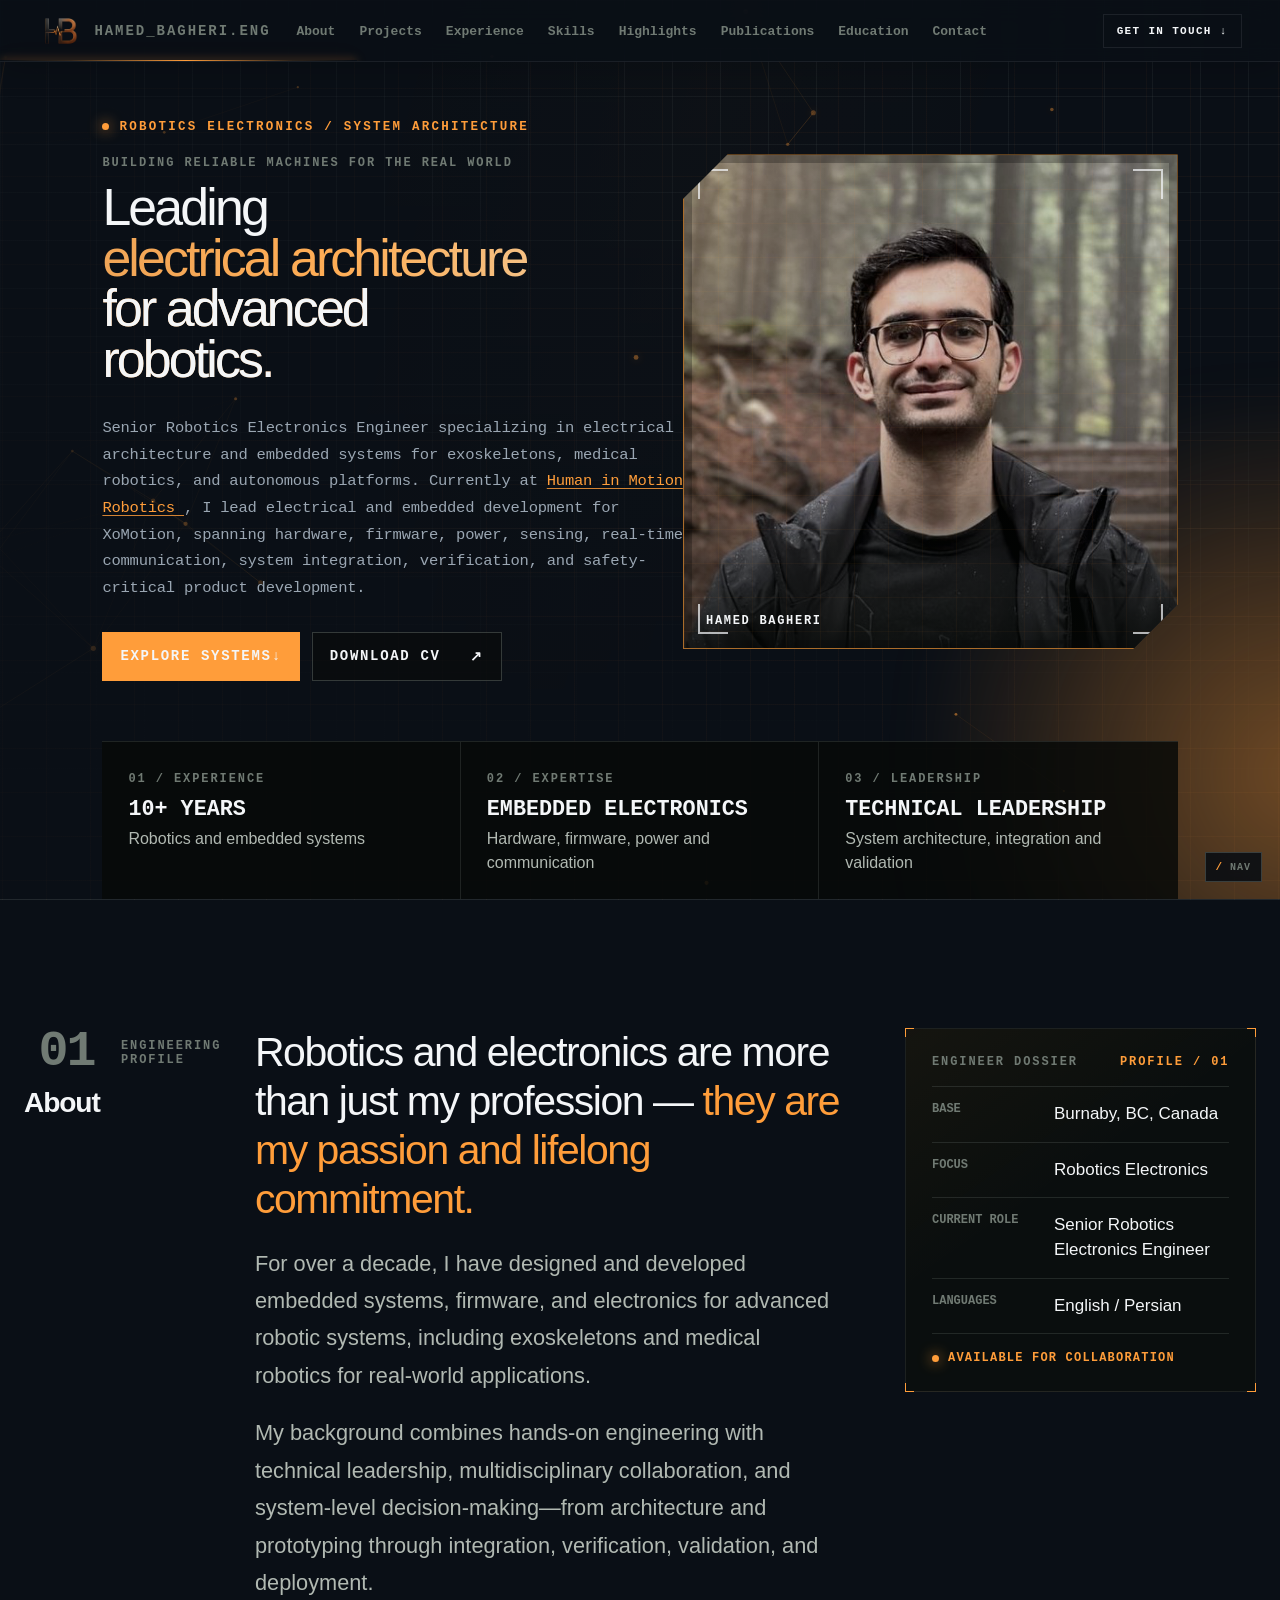
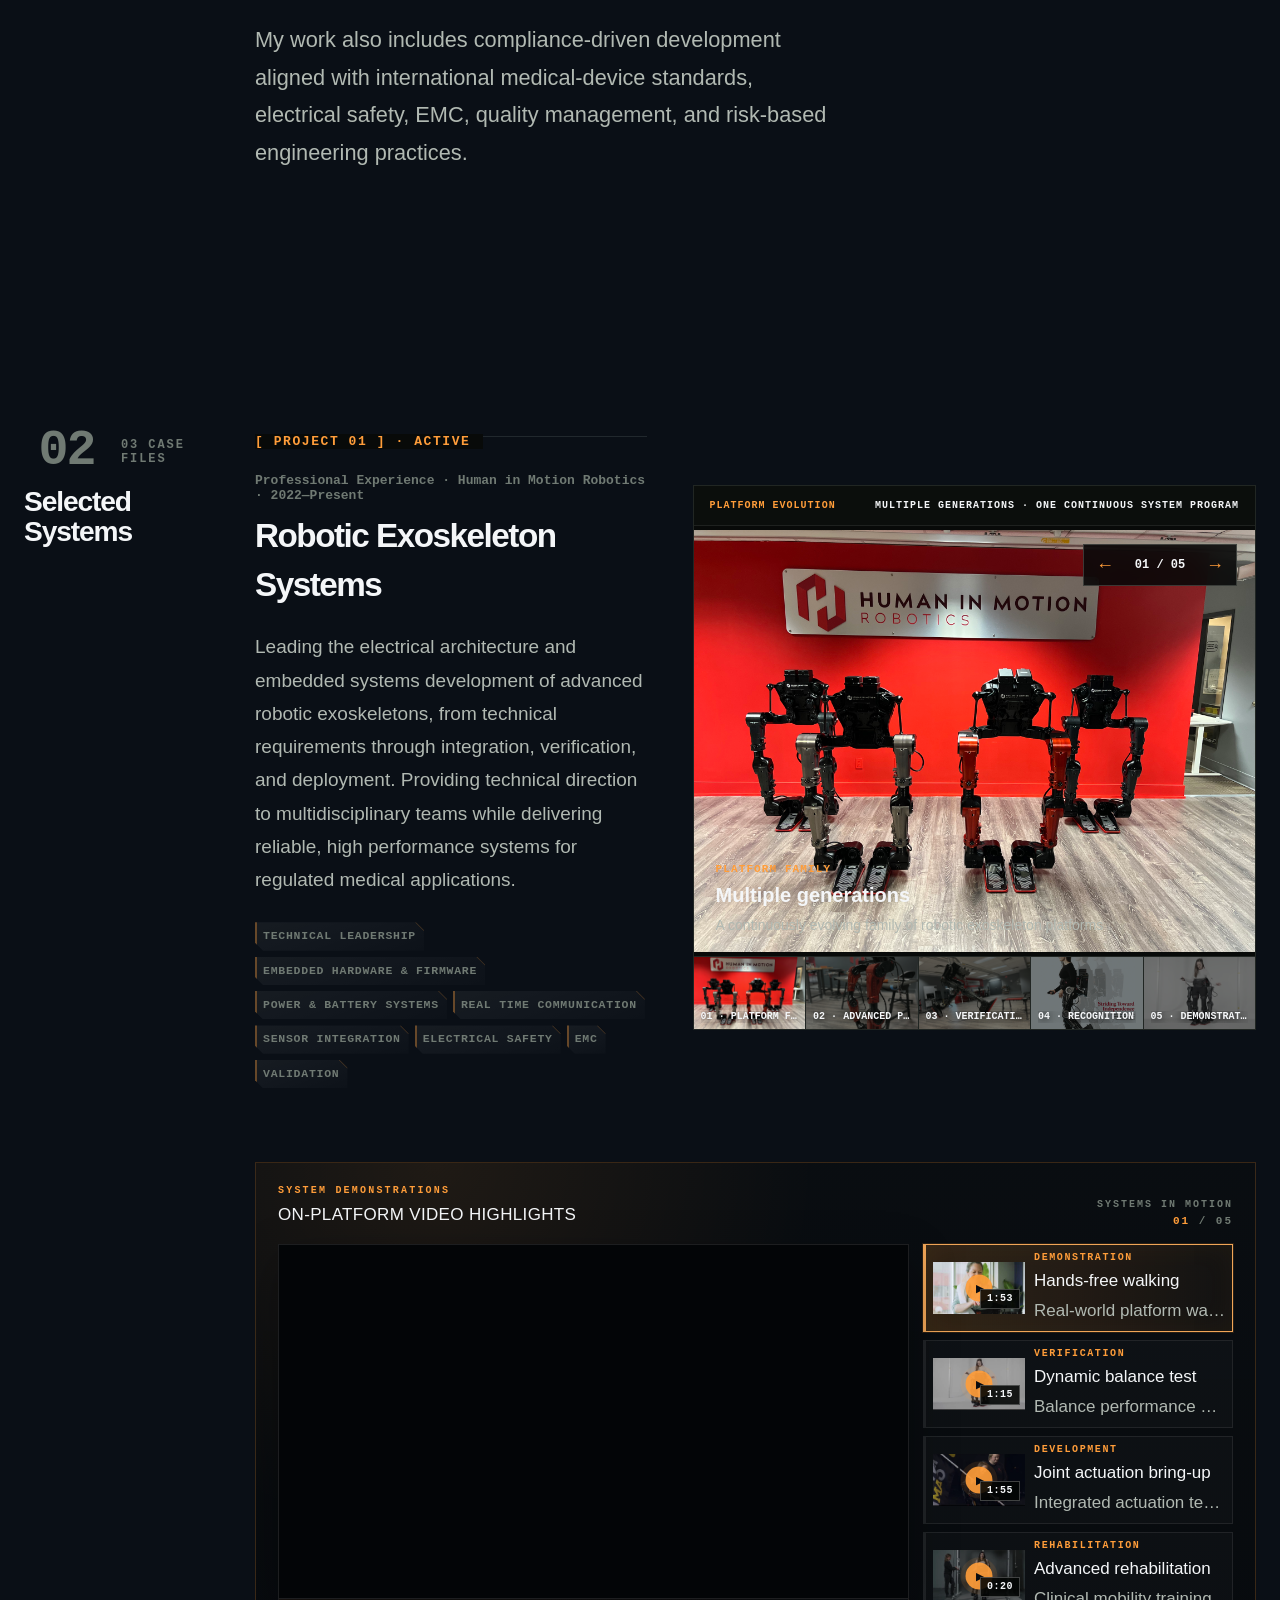
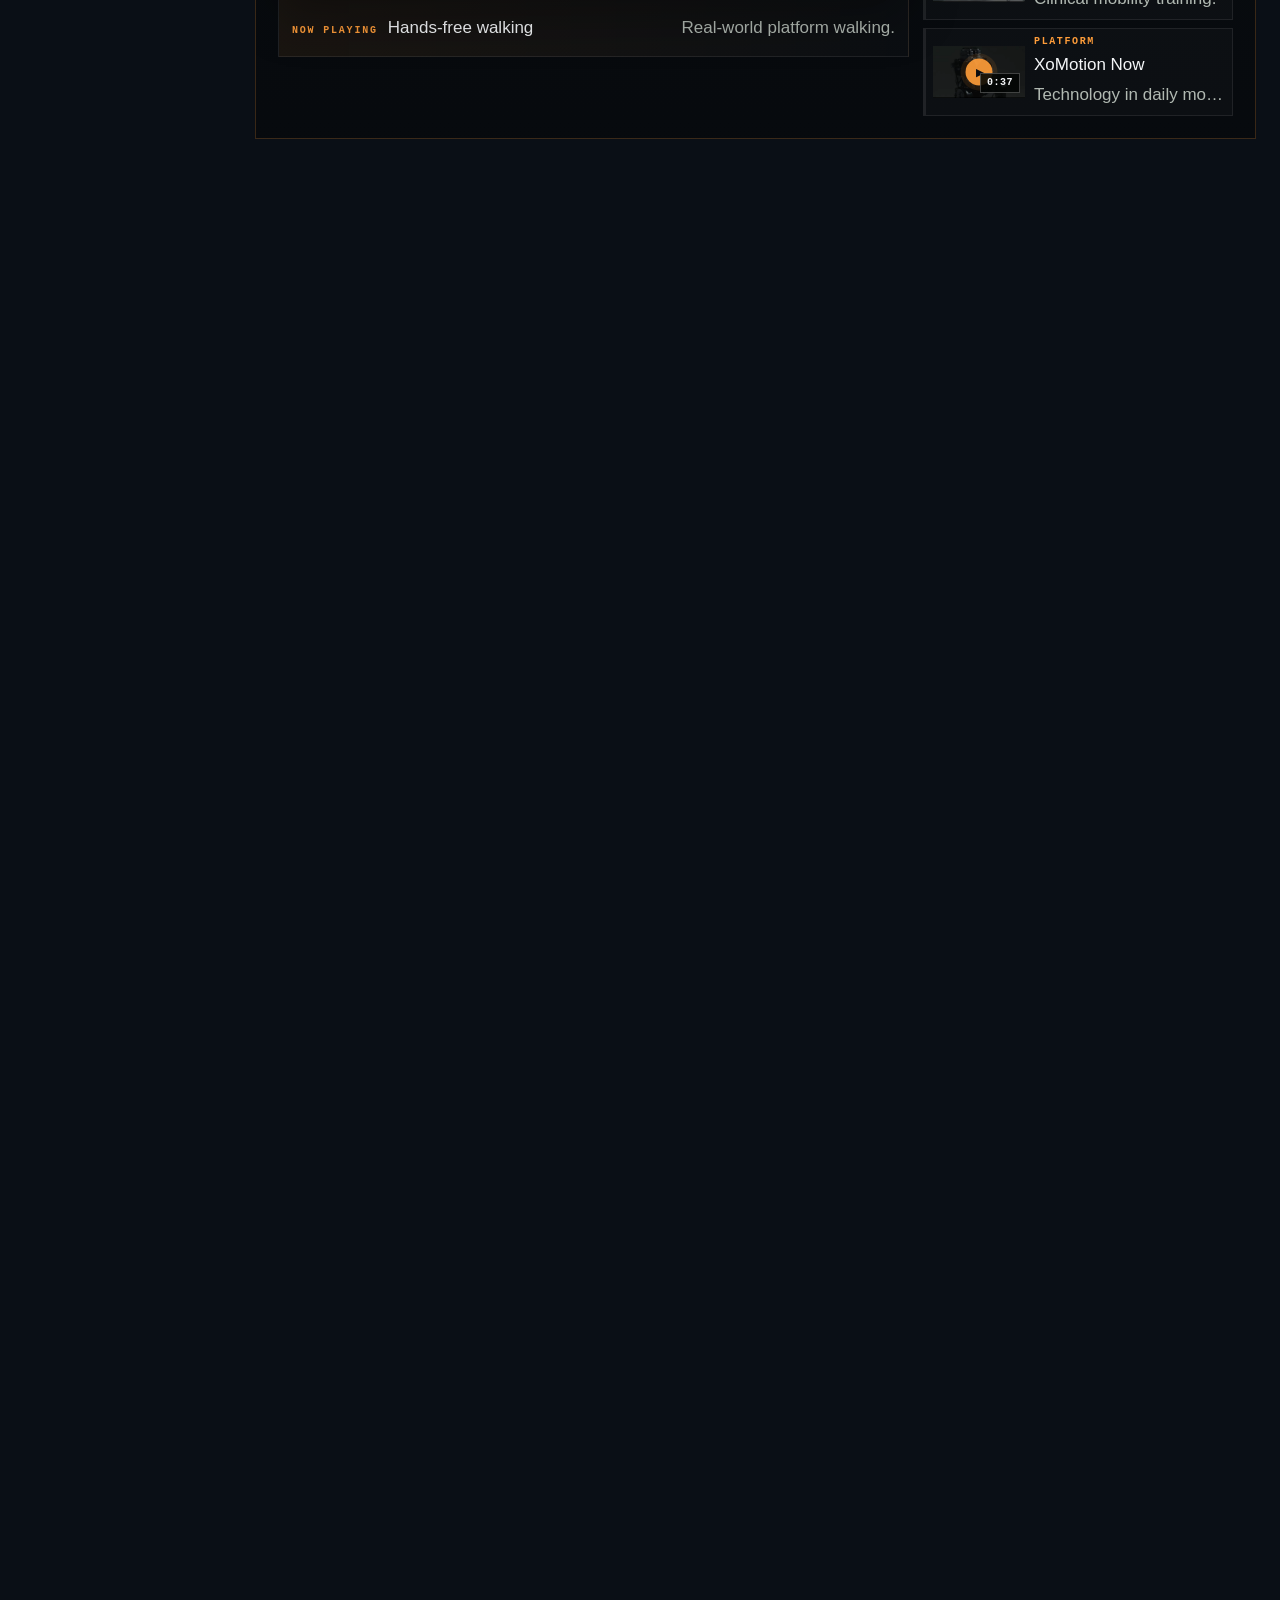
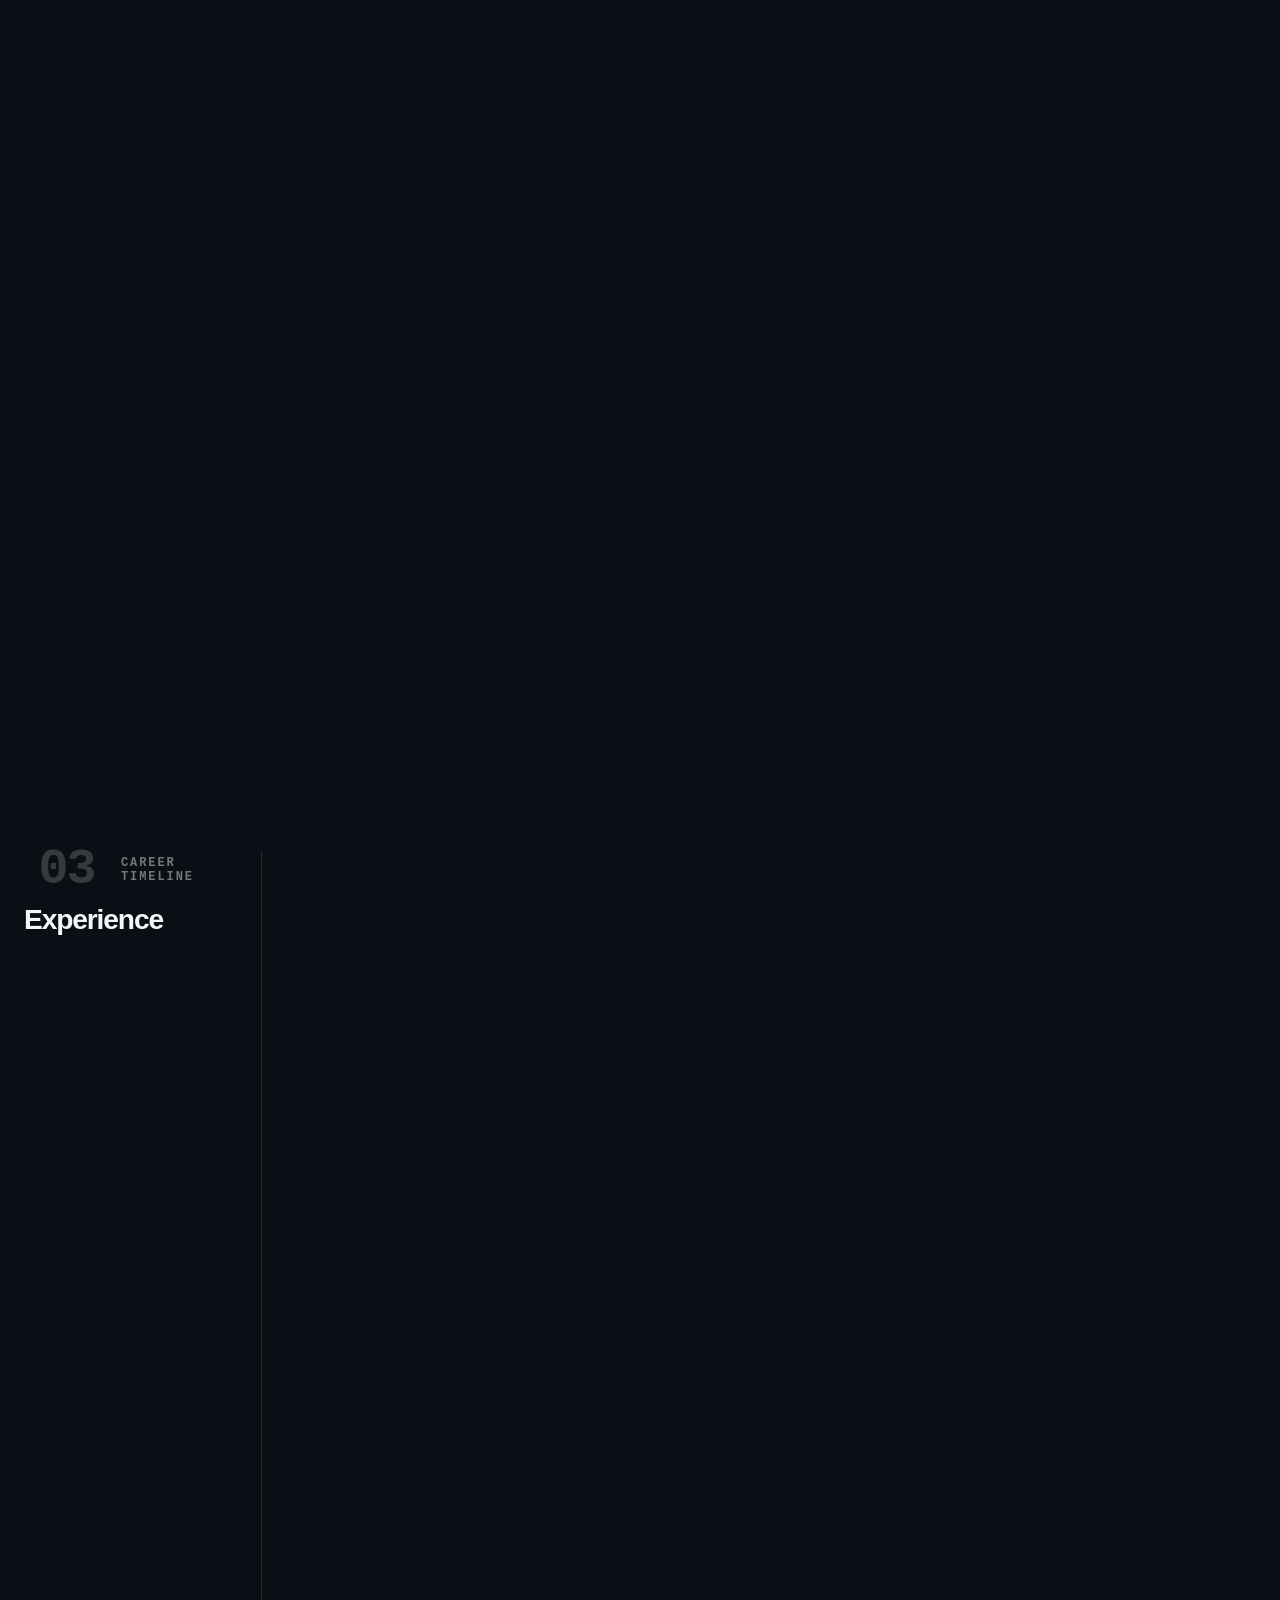
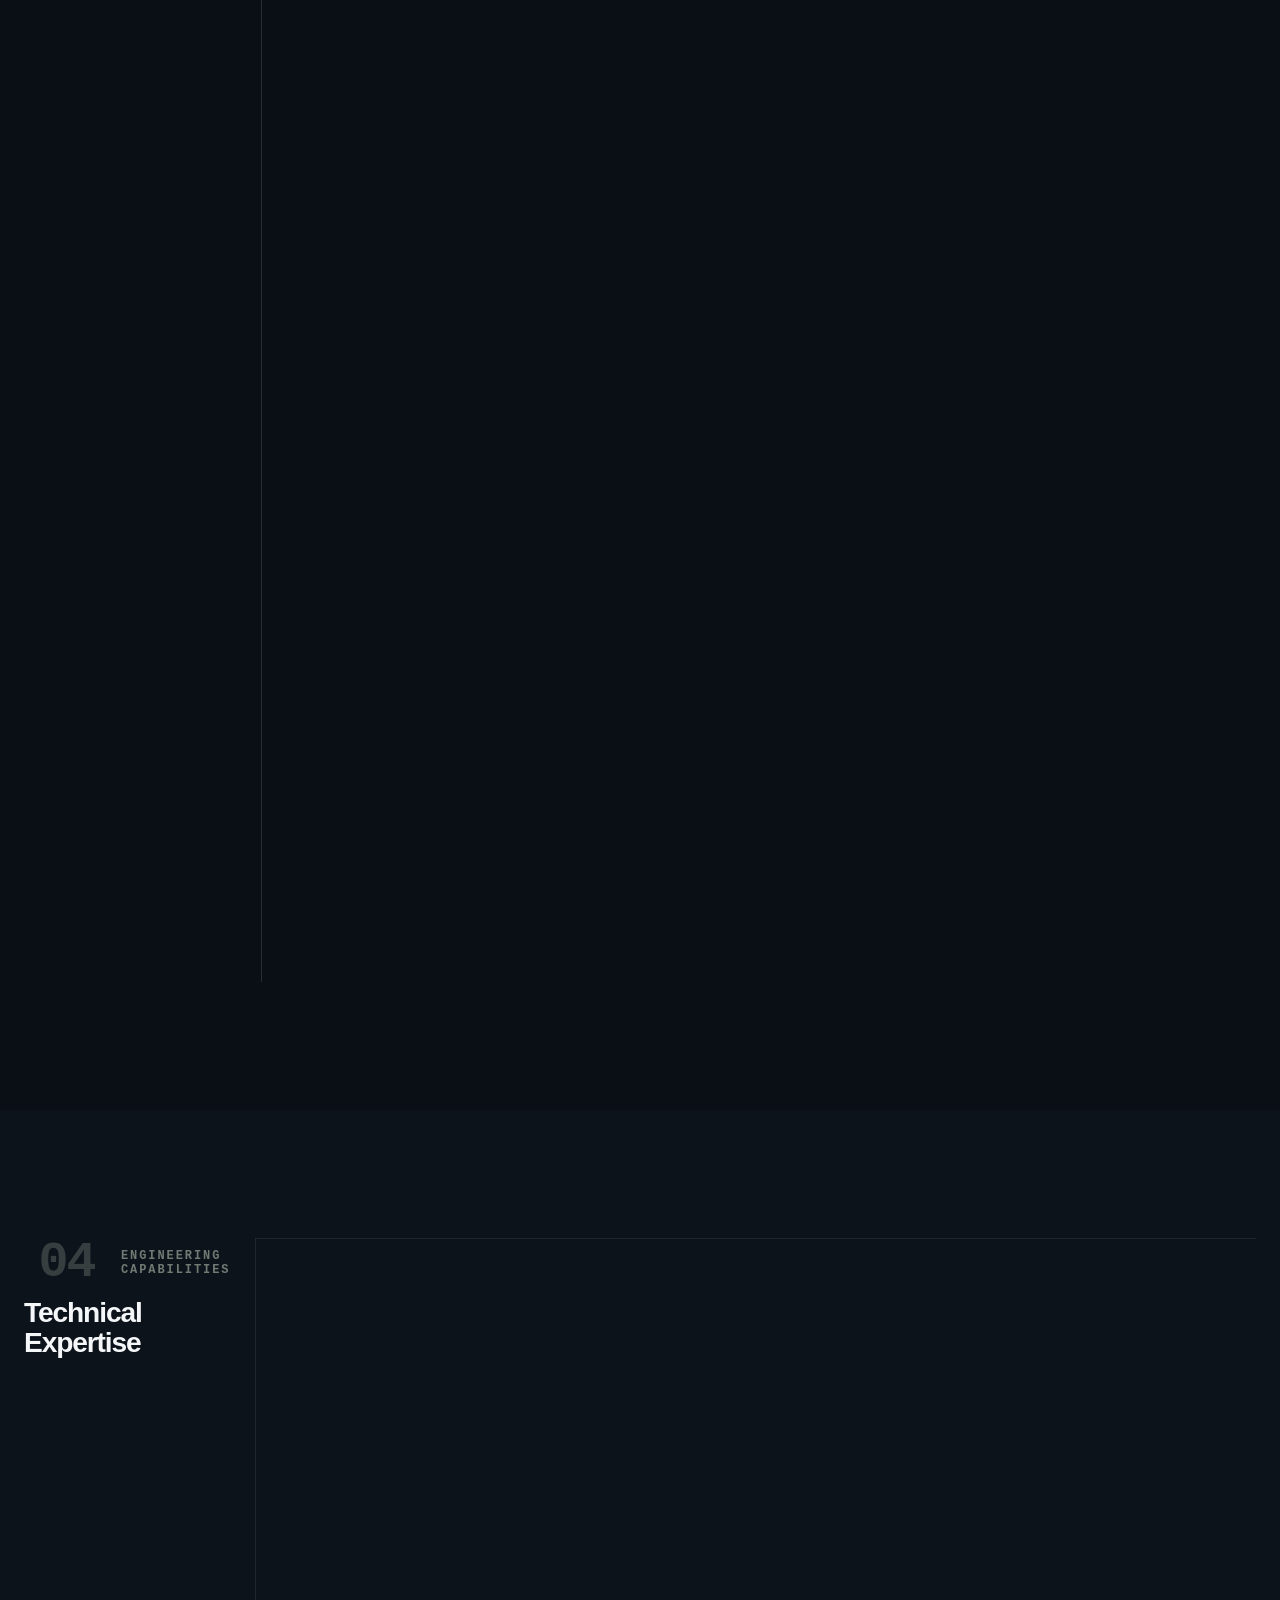
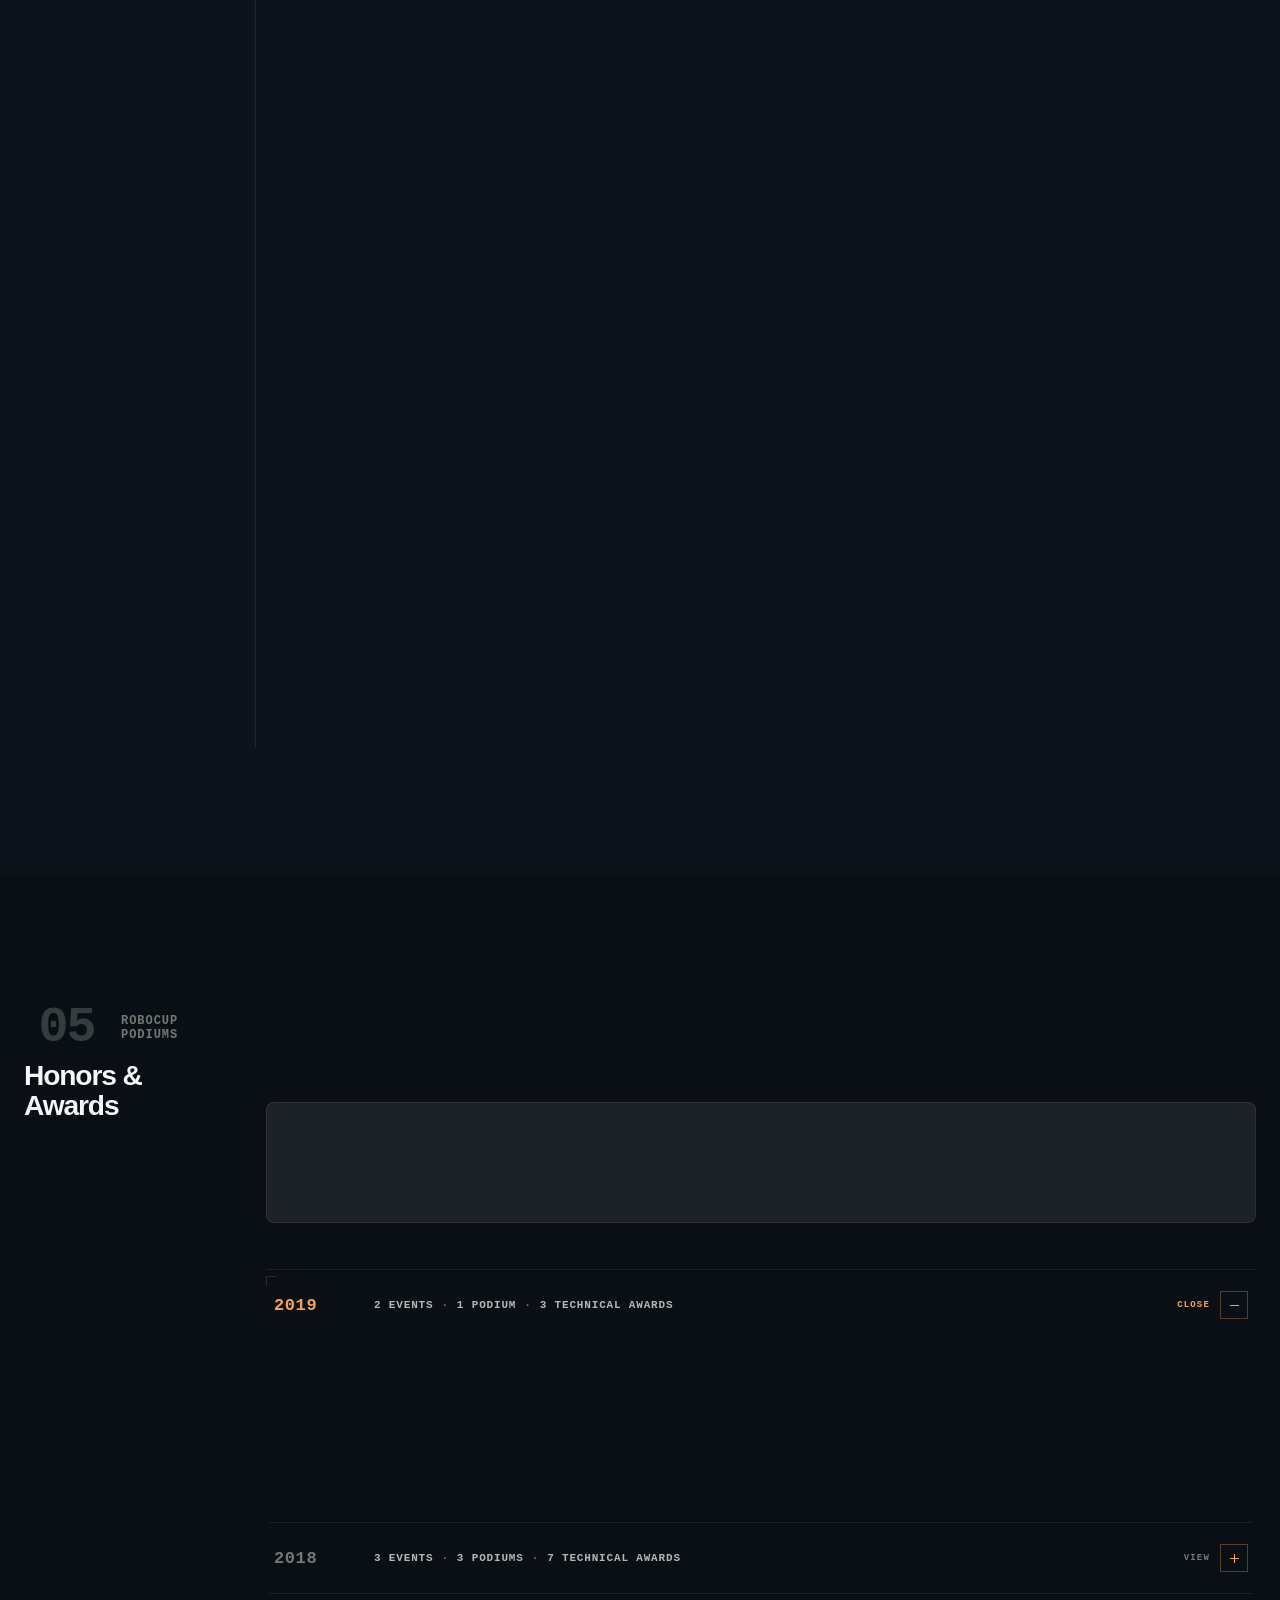
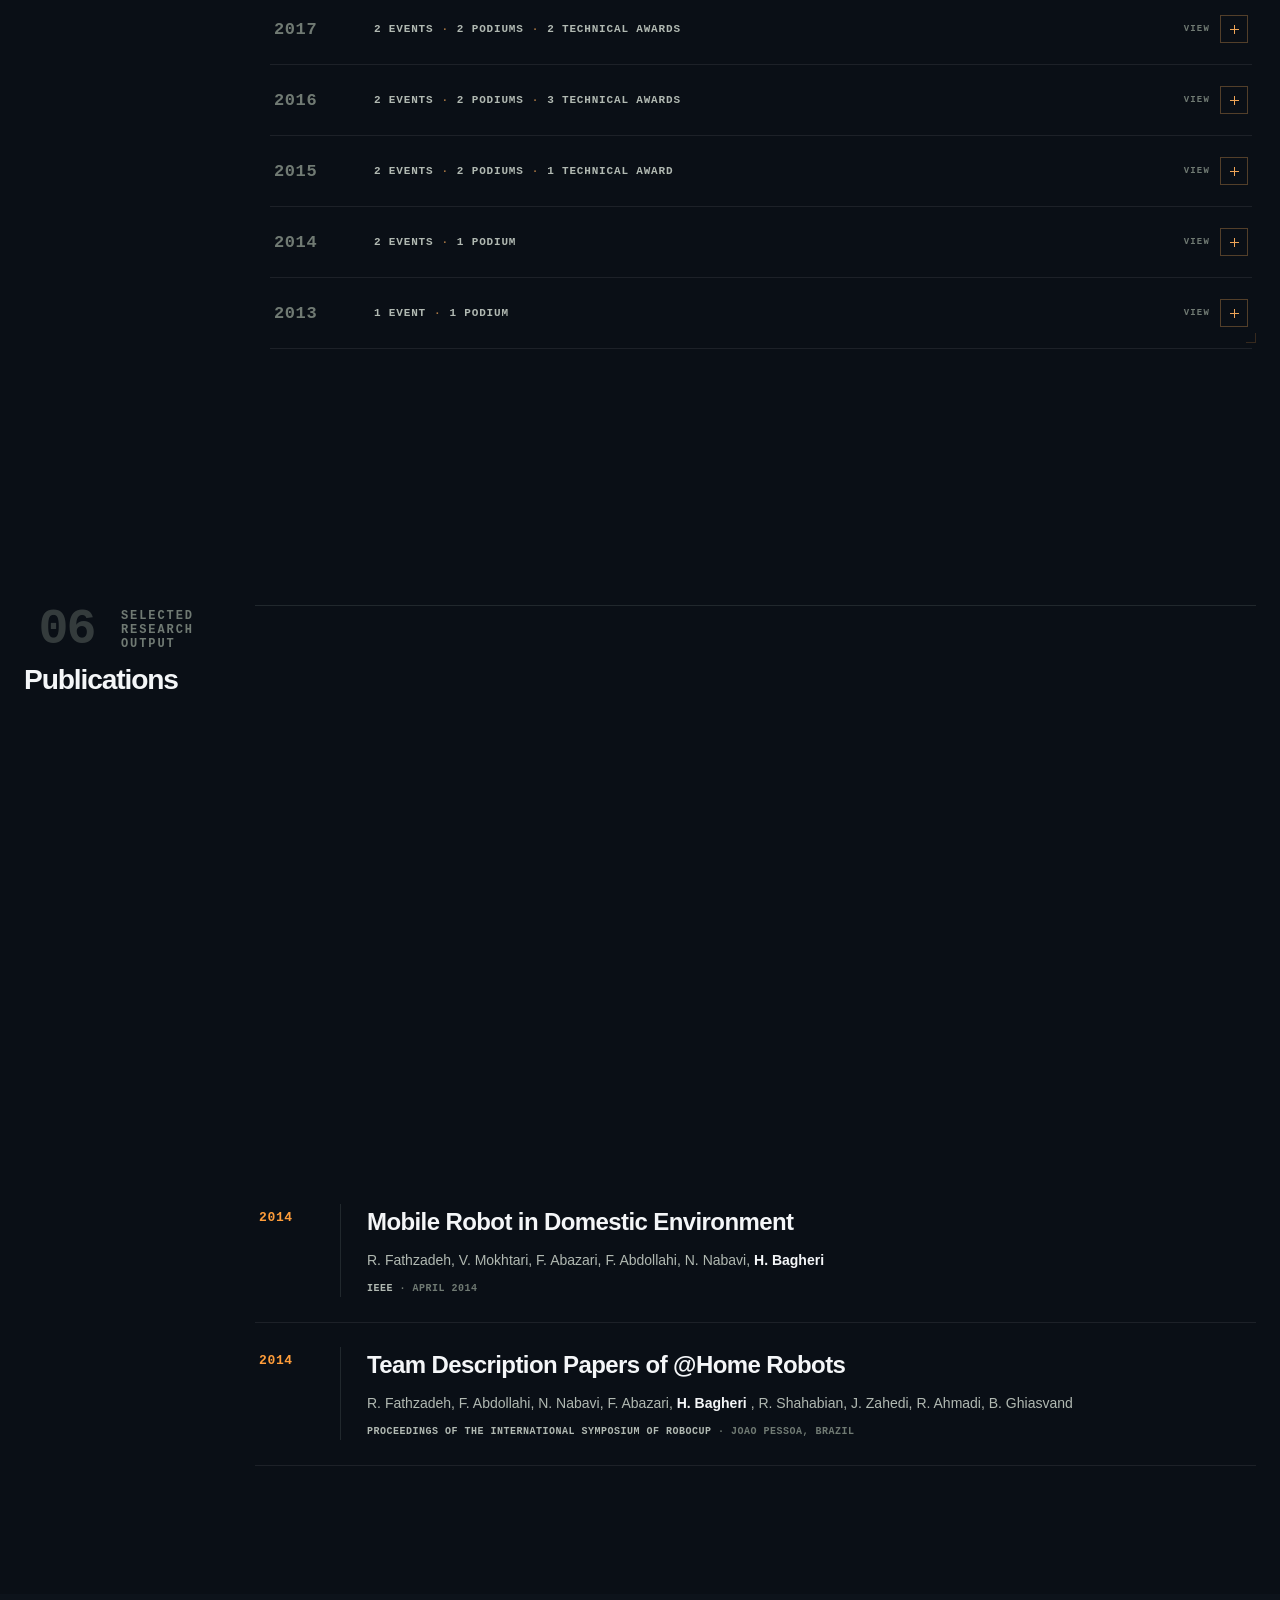
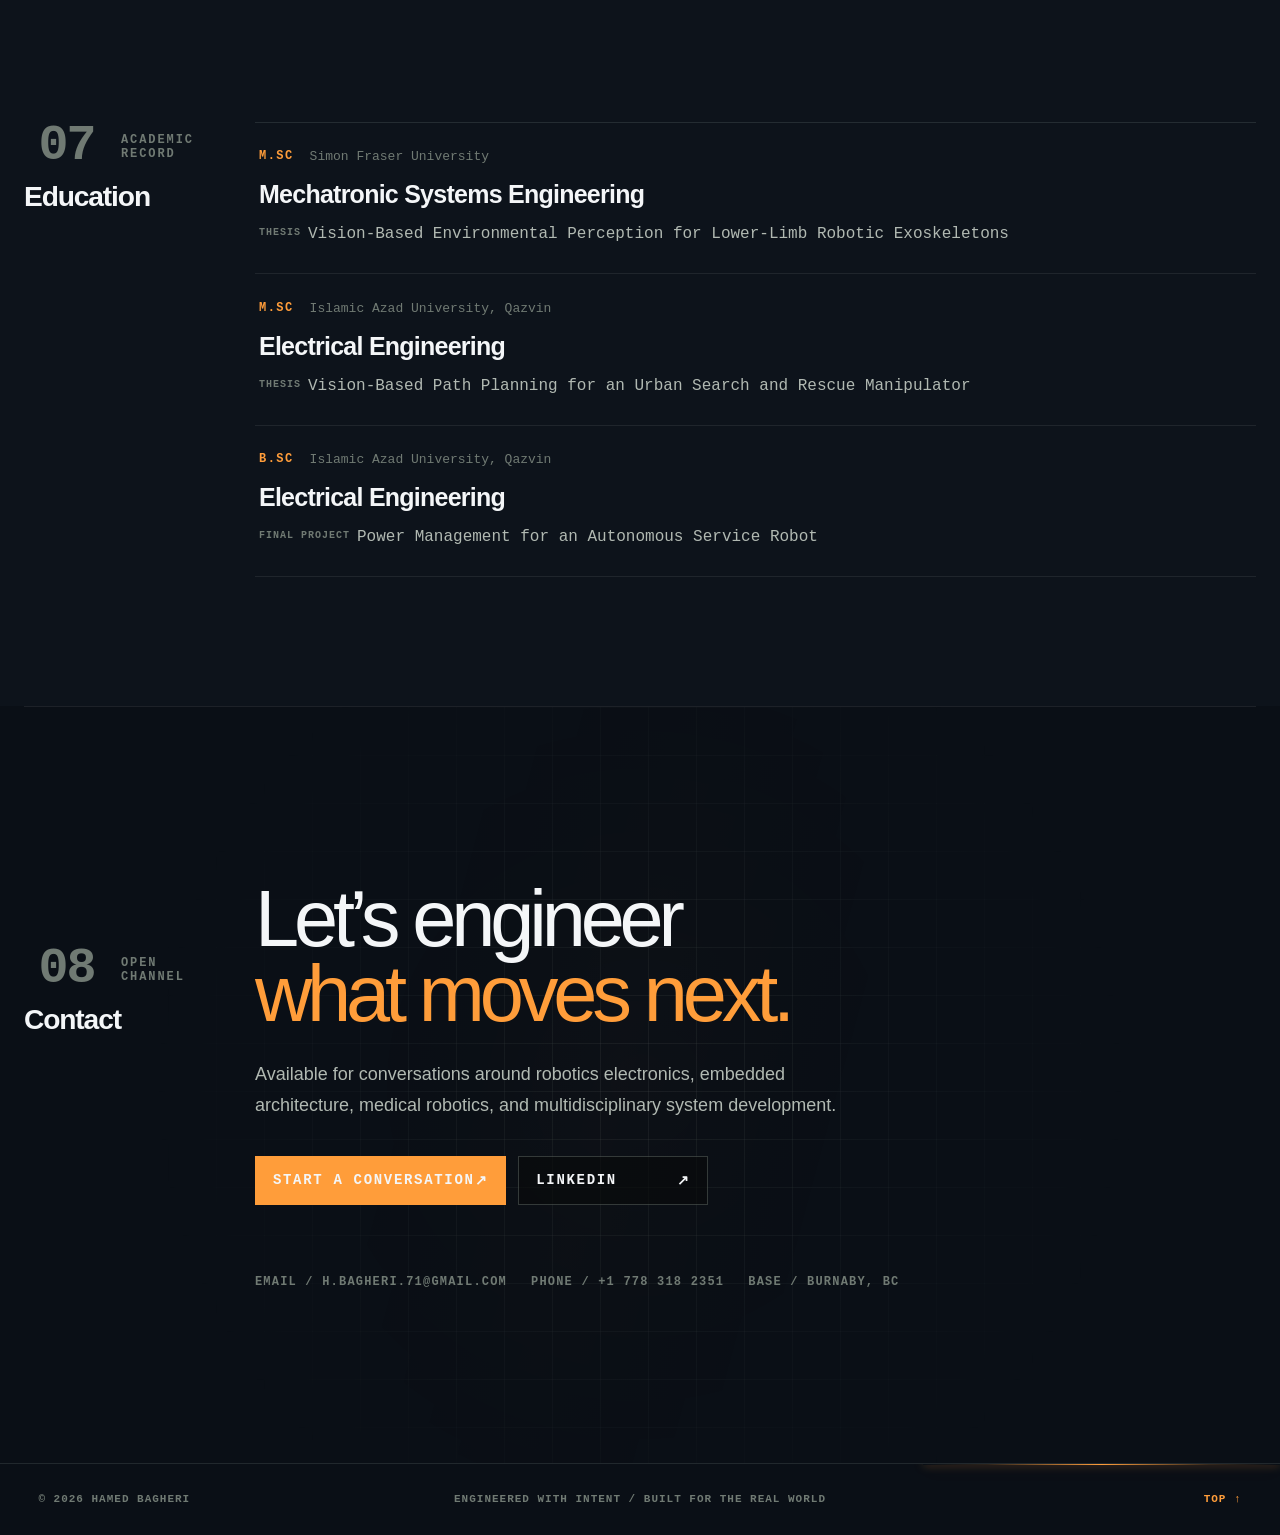
==== index.html @ db19f6ec "Enforce mobile contact content stacking" ====
<!DOCTYPE html>

<html lang="en">
<head>
<meta name="referrer" content="strict-origin-when-cross-origin">
<meta charset="utf-8"/>
<meta content="width=device-width, initial-scale=1" name="viewport"/>
<meta content="Portfolio of Hamed Bagheri, a robotics electronics and embedded systems engineer specializing in electrical architecture, medical robotics, firmware, power systems, and real-time communication." name="description"/>
<meta content="Hamed Bagheri — Robotics Electronics Engineer" property="og:title"/>
<meta content="Electrical architecture and embedded systems for advanced robotics, medical devices, and autonomous platforms." property="og:description"/>
<meta content="https://hamedbagheri.dev/" property="og:url"/>
<meta content="website" property="og:type"/>
<meta content="summary_large_image" name="twitter:card"/>
<title>
   Hamed Bagheri — Robotics Electronics Engineer
  </title>
<link href="https://hamedbagheri.dev/" rel="canonical"/>
<link href="./assets/index-DcgeGm5t.css" rel="stylesheet"/>
<link href="./assets/static-enhancements.css?v=74" rel="stylesheet"/>
<style id="portfolio-refinement-v5">
   :root {
    --portfolio-bg: #0a0f16;
    --portfolio-bg-alt: #0d131b;
    --portfolio-accent: #f0a557;
    --portfolio-accent-deep: #d98a3d;
    --portfolio-text: #f4f6f8;
    --portfolio-text-soft: #b1b9b2;
    --portfolio-text-muted: #707a73;
   }

   html, body {
    background: var(--portfolio-bg) !important;
   }

   body, main.section-layout-vertical {
    color: var(--portfolio-text);
   }

   .site-header {
    background: rgba(10, 15, 22, 0.88) !important;
    border-bottom-color: rgba(255, 255, 255, 0.07) !important;
    backdrop-filter: blur(12px);
    -webkit-backdrop-filter: blur(12px);
   }

   .hero {
    background-color: var(--portfolio-bg) !important;
    background-image:
     linear-gradient(rgba(217, 138, 61, 0.045) 1px, transparent 1px),
     linear-gradient(90deg, rgba(217, 138, 61, 0.045) 1px, transparent 1px) !important;
    background-size: 44px 44px !important;
    background-position: center top !important;
   }

   .content-section {
    position: relative;
    border-top-color: rgba(255, 255, 255, 0.055) !important;
   }

   .skills-section,
   .awards-section,
   .education-section {
    background: var(--portfolio-bg-alt) !important;
    box-shadow: 0 0 0 100vmax var(--portfolio-bg-alt);
    clip-path: inset(0 -100vmax);
   }

   .section-label h2,
   .career-card h3,
   .skill-card h3 {
    color: var(--portfolio-text) !important;
   }

   .career-timeline {
    border-left-color: rgba(255, 255, 255, 0.1) !important;
   }

   .career-card {
    padding-top: 1px;
   }

   .career-meta {
    margin-bottom: 7px !important;
   }

   .career-meta span {
    color: var(--portfolio-accent-deep) !important;
   }

   .career-meta time,
   .career-meta small {
    color: var(--portfolio-text-muted) !important;
   }

   .career-company {
    color: var(--portfolio-text-soft) !important;
    margin-top: 5px !important;
    margin-bottom: 9px !important;
   }

   .career-card > p:last-child {
    color: #7f8b98 !important;
    line-height: 1.65 !important;
    max-width: 720px;
   }

   .skill-card {
    padding: 22px 24px !important;
    background: var(--portfolio-bg) !important;
    border-color: rgba(255, 255, 255, 0.085) !important;
    transition: transform 180ms ease, border-color 180ms ease, background 180ms ease !important;
   }

   .skill-card:hover {
    transform: translateY(-3px);
    border-color: rgba(217, 138, 61, 0.42) !important;
    background: #0c121a !important;
   }

   .skill-card li {
    line-height: 1.55 !important;
   }

   .project-card,
   .dossier,
   .contact-panel {
    border-color: rgba(255, 255, 255, 0.085) !important;
   }

   ::selection {
    background: var(--portfolio-accent-deep);
    color: var(--portfolio-bg);
   }

   @media (max-width: 760px) {
    .skills-section,
    .awards-section,
    .education-section {
     box-shadow: none;
     clip-path: none;
    }

    .skill-card {
     padding: 19px 18px !important;
    }
   }

   /* Awards refinement v6: compact editorial timeline */
   .awards-section {
    display: grid !important;
    grid-template-columns: 220px minmax(0, 1fr) !important;
    column-gap: 56px !important;
    align-items: start !important;
    padding-top: 72px !important;
    padding-bottom: 84px !important;
   }

   .awards-section > .section-label {
    grid-column: 1 !important;
    grid-row: 1 / span 3 !important;
    align-self: start !important;
    position: sticky;
    top: 104px;
   }

   .awards-section > .award-overview,
   .awards-section > .achievement-summary,
   .awards-section > .competition-ledger {
    grid-column: 2 !important;
    width: 100% !important;
    max-width: 900px !important;
   }

   .award-overview {
    margin: 0 0 22px !important;
    padding: 0 !important;
   }

   .award-overview p {
    margin: 0 0 22px !important;
    color: #aeb8c3 !important;
    font-size: 14px !important;
    line-height: 1.55 !important;
   }

   .award-overview > span {
    display: block !important;
    color: #7e8a97 !important;
    font-size: 11px !important;
    letter-spacing: .015em !important;
   }

   .achievement-summary {
    display: grid !important;
    grid-template-columns: repeat(3, 1fr) !important;
    gap: 0 !important;
    margin: 0 0 34px !important;
    overflow: hidden;
    border: 1px solid rgba(255,255,255,.14) !important;
    border-radius: 6px !important;
    background: rgba(8,12,17,.28) !important;
   }

   .achievement-summary article {
    position: relative;
    min-height: 90px !important;
    padding: 20px 18px 17px !important;
    display: flex !important;
    flex-direction: column !important;
    justify-content: center !important;
    align-items: center !important;
    background: transparent !important;
    border: 0 !important;
    border-right: 1px solid rgba(255,255,255,.1) !important;
   }

   .achievement-summary article:last-child {
    border-right: 0 !important;
   }

   .achievement-summary article::before,
   .achievement-summary article::after {
    content: "";
    position: absolute;
    width: 9px;
    height: 9px;
    pointer-events: none;
    opacity: .65;
   }

   .achievement-summary article::before {
    top: 7px;
    left: 7px;
    border-top: 1px solid var(--portfolio-accent-deep);
    border-left: 1px solid var(--portfolio-accent-deep);
   }

   .achievement-summary article::after {
    right: 7px;
    bottom: 7px;
    border-right: 1px solid var(--portfolio-accent-deep);
    border-bottom: 1px solid var(--portfolio-accent-deep);
   }

   .achievement-summary strong {
    color: #ff9d3a !important;
    font-size: 27px !important;
    line-height: 1 !important;
    margin-bottom: 7px !important;
   }

   .achievement-summary span {
    color: #a7b0ba !important;
    font-size: 11px !important;
   }

   .competition-ledger {
    margin: 0 !important;
    border-top: 1px solid rgba(255,255,255,.1) !important;
   }

   .competition-year {
    display: block !important;
    padding: 20px 3px 0 !important;
    border-bottom: 1px solid rgba(255,255,255,.1) !important;
   }

   .competition-year > time {
    display: block !important;
    margin: 0 0 10px !important;
    color: #ff9d3a !important;
    font-size: 14px !important;
    font-weight: 700 !important;
   }

   .competition-year-results {
    display: block !important;
   }

   .competition-entry {
    padding: 11px 3px 12px !important;
    border: 0 !important;
    border-bottom: 1px solid rgba(255,255,255,.075) !important;
    background: transparent !important;
   }

   .competition-entry:last-child {
    border-bottom: 0 !important;
   }

   .competition-entry-main {
    display: grid !important;
    grid-template-columns: minmax(0, 1fr) auto !important;
    gap: 18px !important;
    align-items: center !important;
   }

   .competition-entry-main p {
    margin: 0 !important;
    color: #c2cad3 !important;
    font-size: 12.5px !important;
    line-height: 1.45 !important;
   }

   .competition-result {
    display: flex !important;
    align-items: center !important;
    gap: 9px !important;
   }

   .competition-result strong {
    min-width: 41px !important;
    padding: 6px 8px !important;
    border-radius: 2px !important;
    background: #ff9d3a !important;
    color: #0a0f16 !important;
    text-align: center !important;
    font-size: 11px !important;
    line-height: 1 !important;
   }

   .competition-result sup {
    font-size: 7px !important;
   }

   .competition-trophy {
    font-size: 12px !important;
   }

   .technical-awards {
    display: flex !important;
    align-items: center !important;
    flex-wrap: wrap !important;
    gap: 7px !important;
    margin-top: 8px !important;
   }

   .technical-awards > span {
    padding: 3px 7px !important;
    border: 1px solid rgba(255,255,255,.13) !important;
    border-radius: 999px !important;
    color: #66717d !important;
    font-size: 8px !important;
    letter-spacing: .08em !important;
   }

   .technical-awards ul {
    display: flex !important;
    flex-wrap: wrap !important;
    gap: 6px !important;
    margin: 0 !important;
    padding: 0 !important;
    list-style: none !important;
   }

   .technical-awards li {
    padding: 4px 9px !important;
    border: 1px solid rgba(240,165,87,.48) !important;
    border-radius: 999px !important;
    color: #e6a960 !important;
    background: rgba(217,138,61,.075) !important;
    font-size: 9px !important;
    line-height: 1.1 !important;
   }

   @media (max-width: 900px) {
    .awards-section {
     display: block !important;
     padding-top: 58px !important;
    }

    .awards-section > .section-label {
     position: static !important;
     margin-bottom: 30px !important;
    }

    .awards-section > .award-overview,
    .awards-section > .achievement-summary,
    .awards-section > .competition-ledger {
     max-width: none !important;
    }
   }

   @media (max-width: 560px) {
    .achievement-summary {
     grid-template-columns: 1fr !important;
    }

    .achievement-summary article {
     min-height: 72px !important;
     border-right: 0 !important;
     border-bottom: 1px solid rgba(255,255,255,.1) !important;
    }

    .achievement-summary article:last-child {
     border-bottom: 0 !important;
    }

    .competition-entry-main {
     grid-template-columns: 1fr auto !important;
     gap: 10px !important;
    }

    .technical-awards {
     align-items: flex-start !important;
    }
   }

  

   /* Awards refinement v7 — matched to supplied reference */
   .awards-section {
    display: grid !important;
    grid-template-columns: 220px minmax(0, 1fr) !important;
    column-gap: 56px !important;
    align-items: start !important;
    padding-top: 78px !important;
    padding-bottom: 92px !important;
   }

   .awards-section > .section-label {
    grid-column: 1 !important;
    grid-row: 1 / span 3 !important;
    align-self: start !important;
    position: static !important;
    top: auto !important;
   }

   .awards-section > .award-overview,
   .awards-section > .achievement-summary,
   .awards-section > .competition-ledger {
    grid-column: 2 !important;
    width: 100% !important;
    max-width: 960px !important;
   }

   .award-overview {
    margin: 0 0 26px !important;
    padding: 0 !important;
    border: 0 !important;
    background: transparent !important;
    box-shadow: none !important;
   }

   .award-overview::before,
   .award-overview::after {
    display: none !important;
    content: none !important;
   }

   .award-overview p {
    margin: 0 0 38px !important;
    color: #9aaabd !important;
    font-size: 16px !important;
    line-height: 1.55 !important;
    letter-spacing: .01em !important;
   }

   .award-overview > span {
    display: block !important;
    color: #8b9bad !important;
    font-size: 14px !important;
    line-height: 1.5 !important;
    letter-spacing: .01em !important;
   }

   .achievement-summary {
    display: grid !important;
    grid-template-columns: repeat(3, 1fr) !important;
    gap: 0 !important;
    margin: 0 0 48px !important;
    overflow: hidden !important;
    border: 1px solid rgba(151,165,180,.30) !important;
    border-radius: 6px !important;
    background: transparent !important;
    box-shadow: none !important;
   }

   .achievement-summary article {
    position: relative !important;
    min-height: 124px !important;
    padding: 24px 18px 22px !important;
    display: flex !important;
    flex-direction: column !important;
    justify-content: center !important;
    align-items: center !important;
    background: transparent !important;
    border: 0 !important;
    border-right: 1px solid rgba(151,165,180,.22) !important;
    box-shadow: none !important;
    transform: none !important;
   }

   .achievement-summary article:last-child { border-right: 0 !important; }

   .achievement-summary article::before,
   .achievement-summary article::after {
    content: "" !important;
    display: block !important;
    position: absolute !important;
    width: 11px !important;
    height: 11px !important;
    opacity: .68 !important;
    background: none !important;
    box-shadow: none !important;
   }

   .achievement-summary article::before {
    top: 8px !important;
    left: 8px !important;
    border-top: 1px solid rgba(240,165,87,.65) !important;
    border-left: 1px solid rgba(240,165,87,.65) !important;
    border-right: 0 !important;
    border-bottom: 0 !important;
   }

   .achievement-summary article::after {
    right: 8px !important;
    bottom: 8px !important;
    border-right: 1px solid rgba(240,165,87,.65) !important;
    border-bottom: 1px solid rgba(240,165,87,.65) !important;
    border-top: 0 !important;
    border-left: 0 !important;
   }

   .achievement-summary strong {
    color: #ffa44d !important;
    font-size: 34px !important;
    line-height: 1 !important;
    margin: 0 0 10px !important;
    text-shadow: none !important;
   }

   .achievement-summary span {
    color: #9baabd !important;
    font-size: 14px !important;
    line-height: 1.2 !important;
   }

   .competition-ledger {
    margin: 0 !important;
    padding: 0 !important;
    border: 0 !important;
    border-top: 1px solid rgba(151,165,180,.16) !important;
    background: transparent !important;
    box-shadow: none !important;
   }

   .competition-ledger::before,
   .competition-ledger::after {
    display: none !important;
    content: none !important;
   }

   .competition-year {
    position: relative !important;
    display: block !important;
    padding: 28px 4px 26px !important;
    margin: 0 !important;
    border: 0 !important;
    border-bottom: 1px solid rgba(151,165,180,.16) !important;
    background: transparent !important;
    box-shadow: none !important;
   }

   .competition-year::before {
    content: "" !important;
    display: block !important;
    position: absolute !important;
    top: 8px !important;
    left: 0 !important;
    width: 12px !important;
    height: 12px !important;
    border-top: 1px solid rgba(240,165,87,.55) !important;
    border-left: 1px solid rgba(240,165,87,.55) !important;
    background: none !important;
    box-shadow: none !important;
   }

   .competition-year::after { display: none !important; content: none !important; }

   .competition-year > time {
    display: block !important;
    margin: 0 0 20px !important;
    color: #ffa44d !important;
    font-size: 18px !important;
    line-height: 1 !important;
    font-weight: 700 !important;
   }

   .competition-year-results { display: block !important; }

   .competition-entry {
    position: relative !important;
    padding: 0 0 22px !important;
    margin: 0 !important;
    border: 0 !important;
    background: transparent !important;
    box-shadow: none !important;
    transform: none !important;
   }

   .competition-entry:last-child { padding-bottom: 0 !important; }
   .competition-entry::before,
   .competition-entry::after { display: none !important; content: none !important; }

   .competition-entry-main {
    display: grid !important;
    grid-template-columns: minmax(0, 1fr) auto !important;
    gap: 24px !important;
    align-items: center !important;
   }

   .competition-entry-main p {
    margin: 0 !important;
    color: #d5dbe2 !important;
    font-size: 16px !important;
    line-height: 1.45 !important;
    font-weight: 500 !important;
   }

   .competition-result {
    display: flex !important;
    align-items: center !important;
    gap: 10px !important;
   }

   .competition-result strong {
    min-width: 58px !important;
    padding: 9px 11px !important;
    border: 0 !important;
    border-radius: 2px !important;
    background: #ffa44d !important;
    color: #0a0f16 !important;
    text-align: center !important;
    font-size: 15px !important;
    line-height: 1 !important;
    box-shadow: none !important;
   }

   .competition-result sup { font-size: 9px !important; }
   .competition-trophy { font-size: 15px !important; }

   .technical-awards {
    display: flex !important;
    align-items: center !important;
    flex-wrap: wrap !important;
    gap: 9px !important;
    margin-top: 12px !important;
   }

   .technical-awards > span {
    padding: 5px 10px !important;
    border: 1px solid rgba(151,165,180,.25) !important;
    border-radius: 999px !important;
    color: #687585 !important;
    background: transparent !important;
    font-size: 10px !important;
    line-height: 1 !important;
    letter-spacing: .08em !important;
   }

   .technical-awards ul {
    display: flex !important;
    flex-wrap: wrap !important;
    gap: 8px !important;
    margin: 0 !important;
    padding: 0 !important;
    list-style: none !important;
   }

   .technical-awards li {
    padding: 6px 12px !important;
    border: 1px solid rgba(240,165,87,.48) !important;
    border-radius: 999px !important;
    color: #e7ad68 !important;
    background: rgba(217,138,61,.075) !important;
    font-size: 12px !important;
    line-height: 1.15 !important;
    box-shadow: none !important;
   }

   @media (max-width: 900px) {
    .awards-section { display: block !important; padding-top: 62px !important; }
    .awards-section > .section-label { margin-bottom: 34px !important; }
    .awards-section > .award-overview,
    .awards-section > .achievement-summary,
    .awards-section > .competition-ledger { max-width: none !important; }
   }

   @media (max-width: 560px) {
    .award-overview p { font-size: 14px !important; margin-bottom: 24px !important; }
    .award-overview > span { font-size: 12px !important; }
    .achievement-summary { grid-template-columns: 1fr !important; }
    .achievement-summary article { min-height: 88px !important; border-right: 0 !important; border-bottom: 1px solid rgba(151,165,180,.22) !important; }
    .achievement-summary article:last-child { border-bottom: 0 !important; }
    .competition-year > time { font-size: 16px !important; }
    .competition-entry-main p { font-size: 14px !important; }
    .competition-result strong { min-width: 50px !important; font-size: 13px !important; }
    .technical-awards li { font-size: 10.5px !important; }
   }
</style>
<style id="awards-corner-reference-fix">
/* Awards ledger corner details: match the reference exactly. */
.competition-ledger {
  position: relative !important;
  padding-left: 4px !important;
  padding-right: 4px !important;
}

/* Remove the repeated corner from every year. */
.competition-year::before,
.competition-year::after {
  display: none !important;
  content: none !important;
}

/* Keep one 10 × 10 px corner at the top-left of the full ledger. */
.competition-ledger::before {
  content: "" !important;
  display: block !important;
  position: absolute !important;
  top: 6px !important;
  left: 0 !important;
  width: 10px !important;
  height: 10px !important;
  border-top: 1px solid rgba(217, 138, 61, 0.3) !important;
  border-left: 1px solid rgba(217, 138, 61, 0.3) !important;
  border-right: 0 !important;
  border-bottom: 0 !important;
  background: transparent !important;
  box-shadow: none !important;
  pointer-events: none !important;
}

/* Keep one 10 × 10 px corner at the bottom-right of the full ledger. */
.competition-ledger::after {
  content: "" !important;
  display: block !important;
  position: absolute !important;
  right: 0 !important;
  bottom: 6px !important;
  width: 10px !important;
  height: 10px !important;
  border-right: 1px solid rgba(217, 138, 61, 0.3) !important;
  border-bottom: 1px solid rgba(217, 138, 61, 0.3) !important;
  border-top: 0 !important;
  border-left: 0 !important;
  background: transparent !important;
  box-shadow: none !important;
  pointer-events: none !important;
}
</style>
<style id="awards-reference-exact-structure">
/* Match the supplied reference's award-section scale and column structure. */
.awards-section {
  width: 100% !important;
  max-width: 1200px !important;
  margin: 0 auto !important;
  padding: 80px 48px !important;
  display: grid !important;
  grid-template-columns: 220px minmax(0, 1fr) !important;
  column-gap: 56px !important;
  align-items: start !important;
  background: #0a0f16 !important;
  box-shadow: none !important;
  clip-path: none !important;
}

/* Left title block: same compact hierarchy as the reference. */
.awards-section > .section-label {
  grid-column: 1 !important;
  grid-row: 1 / span 3 !important;
  position: static !important;
  display: grid !important;
  grid-template-columns: auto 1fr !important;
  grid-template-areas:
    "number eyebrow"
    "title title" !important;
  align-items: center !important;
  align-content: start !important;
  column-gap: 12px !important;
  row-gap: 8px !important;
  width: 220px !important;
  margin: 0 !important;
  padding: 0 !important;
}

.awards-section > .section-label > span {
  grid-area: number !important;
  display: block !important;
  margin: 0 !important;
  color: #f0a557 !important;
  font-family: Inter, "Helvetica Neue", Arial, sans-serif !important;
  font-size: 34px !important;
  font-weight: 700 !important;
  line-height: 1 !important;
  text-shadow: none !important;
}

.awards-section > .section-label > small {
  grid-area: eyebrow !important;
  display: block !important;
  margin: 0 !important;
  color: #5c6773 !important;
  font-family: "IBM Plex Mono", monospace !important;
  font-size: 12px !important;
  line-height: 1.25 !important;
  letter-spacing: .08em !important;
  text-transform: uppercase !important;
}

.awards-section > .section-label > h2 {
  grid-area: title !important;
  margin: 0 !important;
  color: #f4f6f8 !important;
  font-family: Inter, "Helvetica Neue", Arial, sans-serif !important;
  font-size: 22px !important;
  font-weight: 600 !important;
  line-height: 1.15 !important;
  white-space: nowrap !important;
}

.awards-section > .section-label > i {
  display: none !important;
}

/* Right column */
.awards-section > .award-overview,
.awards-section > .achievement-summary,
.awards-section > .competition-ledger {
  grid-column: 2 !important;
  width: 100% !important;
  max-width: none !important;
}

.award-overview {
  margin: 0 0 24px !important;
  padding: 0 !important;
  border: 0 !important;
  background: transparent !important;
  box-shadow: none !important;
}

.award-overview p {
  margin: 0 0 32px !important;
  color: #7a8592 !important;
  font-family: "IBM Plex Mono", monospace !important;
  font-size: 14px !important;
  line-height: 1.6 !important;
}

.award-overview > span {
  display: block !important;
  margin: 0 !important;
  color: #7a8592 !important;
  font-family: "IBM Plex Mono", monospace !important;
  font-size: 12.5px !important;
  line-height: 1.5 !important;
}

/* Podium tally: exact reference scale. */
.achievement-summary {
  display: grid !important;
  grid-template-columns: repeat(3, 1fr) !important;
  gap: 1px !important;
  margin: 0 0 36px !important;
  overflow: hidden !important;
  border: 1px solid rgba(255,255,255,.08) !important;
  border-radius: 8px !important;
  background: rgba(255,255,255,.08) !important;
  box-shadow: none !important;
}

.achievement-summary article {
  position: relative !important;
  min-height: 94px !important;
  padding: 20px 18px !important;
  display: flex !important;
  flex-direction: column !important;
  justify-content: center !important;
  align-items: center !important;
  background: #0d131b !important;
  border: 0 !important;
  box-shadow: none !important;
  transform: none !important;
}

.achievement-summary article::before,
.achievement-summary article::after {
  content: "" !important;
  display: block !important;
  position: absolute !important;
  width: 10px !important;
  height: 10px !important;
  opacity: 1 !important;
  background: transparent !important;
  box-shadow: none !important;
}

.achievement-summary article::before {
  top: 6px !important;
  left: 6px !important;
  border-top: 1px solid rgba(217,138,61,.3) !important;
  border-left: 1px solid rgba(217,138,61,.3) !important;
  border-right: 0 !important;
  border-bottom: 0 !important;
}

.achievement-summary article::after {
  right: 6px !important;
  bottom: 6px !important;
  border-right: 1px solid rgba(217,138,61,.3) !important;
  border-bottom: 1px solid rgba(217,138,61,.3) !important;
  border-top: 0 !important;
  border-left: 0 !important;
}

.achievement-summary strong {
  margin: 0 !important;
  color: #f0a557 !important;
  font-family: Inter, "Helvetica Neue", Arial, sans-serif !important;
  font-size: 26px !important;
  font-weight: 700 !important;
  line-height: 1 !important;
  text-shadow: none !important;
}

.achievement-summary span {
  margin-top: 4px !important;
  color: #7a8592 !important;
  font-family: "IBM Plex Mono", monospace !important;
  font-size: 11.5px !important;
  line-height: 1.2 !important;
}

/* Ledger: same location, spacing, and restrained borders as reference. */
.competition-ledger {
  position: relative !important;
  margin: 0 !important;
  padding: 0 4px !important;
  border: 0 !important;
  border-top: 1px solid rgba(255,255,255,.08) !important;
  background: transparent !important;
  box-shadow: none !important;
}

.competition-year {
  position: relative !important;
  display: block !important;
  margin: 0 !important;
  padding: 20px 0 !important;
  border: 0 !important;
  border-bottom: 1px solid rgba(255,255,255,.08) !important;
  background: transparent !important;
  box-shadow: none !important;
}

.competition-year::before,
.competition-year::after {
  display: none !important;
  content: none !important;
}

.competition-year > time {
  display: block !important;
  margin: 0 0 12px !important;
  color: #f0a557 !important;
  font-family: Inter, "Helvetica Neue", Arial, sans-serif !important;
  font-size: 16px !important;
  font-weight: 600 !important;
  line-height: 1 !important;
}

.competition-year-results {
  display: flex !important;
  flex-direction: column !important;
  gap: 14px !important;
}

.competition-entry {
  margin: 0 !important;
  padding: 0 !important;
  border: 0 !important;
  background: transparent !important;
  box-shadow: none !important;
  transform: none !important;
}

.competition-entry::before,
.competition-entry::after {
  display: none !important;
  content: none !important;
}

.competition-entry-main {
  display: grid !important;
  grid-template-columns: minmax(0, 1fr) auto !important;
  gap: 16px !important;
  align-items: center !important;
}

.competition-entry-main p {
  margin: 0 !important;
  color: #dbe2e8 !important;
  font-family: "IBM Plex Mono", monospace !important;
  font-size: 13.5px !important;
  font-weight: 400 !important;
  line-height: 1.45 !important;
}

.competition-result {
  display: flex !important;
  align-items: center !important;
  gap: 6px !important;
}

.competition-result strong {
  min-width: 0 !important;
  padding: 4px 10px !important;
  border: 0 !important;
  border-radius: 2px !important;
  background: #f0a557 !important;
  color: #0a0f16 !important;
  font-family: "IBM Plex Mono", monospace !important;
  font-size: 12px !important;
  font-weight: 600 !important;
  line-height: 1 !important;
  text-align: center !important;
  box-shadow: none !important;
}

.competition-result sup {
  font-size: 7px !important;
}

.competition-trophy {
  font-size: 12px !important;
}

.technical-awards {
  display: flex !important;
  align-items: center !important;
  flex-wrap: wrap !important;
  gap: 6px !important;
  margin-top: 8px !important;
}

.technical-awards > span {
  padding: 3px 8px !important;
  border: 1px solid rgba(255,255,255,.12) !important;
  border-radius: 999px !important;
  color: #5c6773 !important;
  background: transparent !important;
  font-family: "IBM Plex Mono", monospace !important;
  font-size: 10px !important;
  line-height: 1 !important;
  letter-spacing: .06em !important;
}

.technical-awards ul {
  display: flex !important;
  flex-wrap: wrap !important;
  gap: 6px !important;
  margin: 0 !important;
  padding: 0 !important;
  list-style: none !important;
}

.technical-awards li {
  padding: 3px 10px !important;
  border: 1px solid rgba(217,138,61,.35) !important;
  border-radius: 999px !important;
  color: #e0a866 !important;
  background: rgba(217,138,61,.12) !important;
  font-family: "IBM Plex Mono", monospace !important;
  font-size: 11px !important;
  line-height: 1.1 !important;
  box-shadow: none !important;
}

/* One corner for the full ledger only. */
.competition-ledger::before {
  content: "" !important;
  display: block !important;
  position: absolute !important;
  top: 6px !important;
  left: 0 !important;
  width: 10px !important;
  height: 10px !important;
  border-top: 1px solid rgba(217,138,61,.3) !important;
  border-left: 1px solid rgba(217,138,61,.3) !important;
  background: transparent !important;
  pointer-events: none !important;
}

.competition-ledger::after {
  content: "" !important;
  display: block !important;
  position: absolute !important;
  right: 0 !important;
  bottom: 6px !important;
  width: 10px !important;
  height: 10px !important;
  border-right: 1px solid rgba(217,138,61,.3) !important;
  border-bottom: 1px solid rgba(217,138,61,.3) !important;
  background: transparent !important;
  pointer-events: none !important;
}

@media (max-width: 900px) {
  .awards-section {
    display: block !important;
    padding: 64px 24px !important;
  }

  .awards-section > .section-label {
    width: auto !important;
    margin-bottom: 32px !important;
  }

  .awards-section > .section-label > h2 {
    white-space: normal !important;
  }
}

@media (max-width: 560px) {
  .achievement-summary {
    grid-template-columns: 1fr !important;
  }

  .competition-entry-main {
    gap: 10px !important;
  }
}
</style>
<style id="final-hero-refinement-v1">
/* Final hero refinement — stronger hierarchy, better balance, readable text. */
.hero {
  min-height: min(100vh, 980px) !important;
  grid-template-columns: minmax(0, 1.08fr) minmax(400px, .92fr) !important;
  padding-top: 118px !important;
}

.hero-copy {
  max-width: 880px !important;
  padding-bottom: 58px !important;
}

.hero h1 {
  margin: 12px 0 0 !important;
  max-width: 900px !important;
  font-size: clamp(58px, 5.25vw, 86px) !important;
  line-height: .98 !important;
  letter-spacing: -.055em !important;
  font-weight: 520 !important;
}

.hero h1 .hero-highlight {
  display: inline-block !important;
  white-space: nowrap !important;
  color: transparent !important;
  background-image:
    linear-gradient(
      90deg,
      transparent 0%,
      rgba(255, 238, 218, 0) 18%,
      rgba(255, 247, 235, .96) 50%,
      rgba(255, 238, 218, 0) 82%,
      transparent 100%
    ),
    linear-gradient(
      90deg,
      #f0a557 0%,
      #ffad55 55%,
      #f4c083 100%
    ) !important;
  background-size:
    28% 100%,
    100% 100% !important;
  background-repeat: no-repeat !important;
  background-position:
    -45% 0,
    0 0;
  -webkit-background-clip: text !important;
  background-clip: text !important;
  animation: electrical-title-scan 5s linear infinite !important;
}

.hero h1 .hero-line {
  display: inline-block !important;
  color: #f4f6f8 !important;
}

.hero-intro {
  max-width: 720px !important;
  margin-top: 30px !important;
  font-size: 15.5px !important;
  line-height: 1.72 !important;
  color: #9aa6b2 !important;
}

.hero-actions {
  margin-top: 30px !important;
}

.hero-system {
  align-self: center !important;
  justify-self: center !important;
  width: min(100%, 560px) !important;
}

.profile-portrait {
  width: min(100%, 520px) !important;
  aspect-ratio: 1 / 1 !important;
}

.profile-portrait > img {
  width: 100% !important;
  height: 100% !important;
  object-fit: cover !important;
}

/* Keep the background technical but less active behind copy. */
.hero::after {
  content: "" !important;
  position: absolute !important;
  inset: 0 !important;
  z-index: 1 !important;
  pointer-events: none !important;
  background:
    linear-gradient(90deg,
      rgba(10,15,22,.62) 0%,
      rgba(10,15,22,.38) 32%,
      rgba(10,15,22,.05) 62%,
      rgba(10,15,22,0) 100%) !important;
}

.hero-copy,
.hero-system,
.hero-metrics {
  position: relative !important;
  z-index: 2 !important;
}

.system-line {
  font-size: 12.5px !important;
}

.hero-kicker {
  margin-top: 22px !important;
  font-size: 12px !important;
}

/* Header logo/name spacing refinement without changing branding. */
.brand {
  gap: 10px !important;
}

.brand-name {
  letter-spacing: .14em !important;
}

/* Responsive */
@media (max-width: 1180px) {
  .hero {
    grid-template-columns: minmax(0, 1.03fr) minmax(350px, .97fr) !important;
  }

  .hero h1 {
    font-size: clamp(52px, 5.7vw, 74px) !important;
  }

  .hero-system {
    width: min(100%, 470px) !important;
  }
}

@media (max-width: 900px) {
  .hero {
    grid-template-columns: 1fr !important;
    padding-top: 108px !important;
  }

  .hero-copy {
    max-width: 760px !important;
    padding-bottom: 30px !important;
  }

  .hero h1 {
    font-size: clamp(48px, 9.5vw, 68px) !important;
  }

  .hero h1 .hero-highlight {
    white-space: normal !important;
  }

  .hero-system {
    width: min(82vw, 480px) !important;
    margin: 18px auto 44px !important;
  }
}

@media (max-width: 560px) {
  .hero h1 {
    font-size: clamp(42px, 12.5vw, 58px) !important;
    line-height: 1 !important;
  }

  .hero-intro {
    font-size: 14px !important;
    line-height: 1.68 !important;
  }
}

/* Updated image logo for header + system loader */
.brand-mark.brand-mark-image {
  width: 34px !important;
  height: 34px !important;
  border: 0 !important;
  display: flex !important;
  align-items: center !important;
  justify-content: center !important;
  overflow: hidden !important;
  background: transparent !important;
}

.brand-mark.brand-mark-image img {
  width: 100% !important;
  height: 100% !important;
  object-fit: contain !important;
  display: block !important;
}

.system-loader-brand {
  gap: 14px !important;
}

.system-loader-logo {
  width: 70px !important;
  height: 70px !important;
  border: 0 !important;
  display: flex !important;
  align-items: center !important;
  justify-content: center !important;
  overflow: hidden !important;
  background: transparent !important;
  box-shadow: none !important;
  padding: 0 !important;
}

.system-loader-logo img {
  width: 100% !important;
  height: 100% !important;
  object-fit: contain !important;
  display: block !important;
}

</style>

<style id="awards-section-frame-alignment">
/* Keep Honors & Awards on the same content frame as adjacent sections. */
.awards-section {
  width: min(1480px, calc(100% - 48px)) !important;
  max-width: none !important;
  margin-inline: auto !important;
  padding: 128px 0 !important;
  grid-template-columns: 190px minmax(0, 1fr) !important;
  column-gap: 52px !important;
}
.awards-section > .section-label {
  width: 190px !important;
}
.awards-section > .section-label > span {
  color: #3f4941 !important;
  font: 700 var(--section-number-size, 30px)/1 var(--mono) !important;
  letter-spacing: -.04em !important;
  text-shadow: none !important;
}
.awards-section > .section-label.is-active > span {
  color: var(--green) !important;
  opacity: 1 !important;
  text-shadow: 0 0 10px #ff9d3a9e, 0 0 28px #ff9d3a38 !important;
}
.awards-section > .section-label > small {
  color: #607067 !important;
  font: 600 12px var(--mono) !important;
  line-height: normal !important;
}
.awards-section > .section-label > h2 {
  color: #f4f6f8 !important;
  font: 600 clamp(27px, 2.2vw, 34px)/1.05 var(--sans) !important;
  letter-spacing: -.04em !important;
  white-space: normal !important;
}
@media (max-width: 900px) {
  .awards-section {
    width: calc(100% - 32px) !important;
    padding: 90px 0 !important;
  }
  .awards-section > .section-label {
    width: auto !important;
  }
}
</style>
<style id="mobile-contact-layout-fix">
@media (max-width: 780px) {
  body main.section-layout-vertical .contact-section {
    display: flex !important;
    flex-direction: column !important;
    align-items: stretch !important;
    min-height: 0 !important;
  }
  body main.section-layout-vertical .contact-section > .section-label {
    position: relative !important;
    inset: auto !important;
    order: 1 !important;
    display: grid !important;
    grid-template-columns: auto minmax(0, 1fr) !important;
    grid-template-rows: auto auto !important;
    align-items: center !important;
    gap: 7px 12px !important;
    width: 100% !important;
    max-width: none !important;
    margin: 0 0 48px !important;
    padding: 0 !important;
  }
  body main.section-layout-vertical .contact-section > .section-label > span {
    grid-area: 1 / 1 !important;
    min-width: 0 !important;
    text-align: left !important;
  }
  body main.section-layout-vertical .contact-section > .section-label > small {
    grid-area: 1 / 2 !important;
    align-self: center !important;
  }
  body main.section-layout-vertical .contact-section > .section-label > h2 {
    grid-area: 2 / 1 / 3 / -1 !important;
    margin: 0 !important;
  }
  body main.section-layout-vertical .contact-section > .contact-content {
    position: relative !important;
    inset: auto !important;
    order: 2 !important;
    min-height: 0 !important;
    margin: 0 !important;
    transform: none !important;
  }
  body main.section-layout-vertical .contact-content > h2 {
    font-size: clamp(43px, 13vw, 58px) !important;
    line-height: .96 !important;
  }
}
</style>
</head>
<body class="is-loading">
<div aria-label="Loading portfolio" aria-live="polite" id="system-loader" role="status">
<div class="system-loader-panel">
<div class="system-loader-brand">
<span class="system-loader-logo">
<img alt="" src="assets/hb-logo-metal.png"/>
</span>
<b>
      SYSTEM INITIALIZATION
     </b>
</div>
<div class="system-loader-track">
<i id="system-loader-bar">
</i>
</div>
<div class="system-loader-meta">
<span id="system-loader-text">
      LOADING SYSTEM
     </span>
<strong id="system-loader-percent">
      0%
     </strong>
</div>
</div>
</div>
<main class="section-layout-vertical" style="--line-glow-width: 27.900000000000002%; --line-glow-half-width: 13.950000000000001%; --line-glow-cycle: 4s; --career-line-glow-length: 90px; --career-line-glow-half-length: 45px; --career-line-glow-cycle: 5s; --section-number-size: 50px; --scroll-reveal-duration: 1.15s; --scroll-reveal-distance: 30px; --scroll-reveal-blur: 4px;">
<div class="scroll-progress" style="width:0%">
</div>
<header class="site-header">
<button aria-label="Return to top" class="brand">
<span class="brand-mark brand-mark-image">
<img alt="" src="assets/hb-logo-header.png"/>
</span>
<span class="brand-name">
      HAMED_BAGHERI.ENG
     </span>
</button>
<nav aria-label="Primary navigation" id="primary-navigation">
<button class="">
<span class="nav-label">
       About
      </span>
</button>
<button class="">
<span class="nav-label">
       Projects
      </span>
</button>
<button class="">
<span class="nav-label">
       Experience
      </span>
</button>
<button class="">
<span class="nav-label">
       Skills
      </span>
</button>
<button class="">
<span class="nav-label">
       Highlights
      </span>
</button>
<button class="">
<span class="nav-label">
       Publications
      </span>
</button>
<button class="">
<span class="nav-label">
       Education
      </span>
</button>
<button class="">
<span class="nav-label">
       Contact
      </span>
</button>
</nav>
<button aria-controls="primary-navigation" aria-expanded="false" aria-label="Open navigation menu" class="mobile-nav-toggle" type="button">
<span aria-hidden="true"></span>
<span aria-hidden="true"></span>
<span aria-hidden="true"></span>
</button>
<a aria-label="Go to contact section" class="header-cta" href="#Contact">
     GET IN TOUCH
     <span aria-hidden="true">
      &#8595;
     </span>
</a>
</header>
<section aria-labelledby="hero-title" class="hero">
<div aria-hidden="true" class="hero-grid">
</div>
<canvas aria-hidden="true" class="hero-particles">
</canvas>
<div class="hero-copy">
<div class="system-line">
<span class="status-light">
</span>
      ROBOTICS ELECTRONICS / SYSTEM ARCHITECTURE
     </div>
<p class="hero-kicker">
      BUILDING RELIABLE MACHINES FOR THE REAL WORLD
     </p>
<h1 id="hero-title">
       Leading<br/>
<span class="hero-highlight">electrical architecture</span><br/>
<span class="hero-line">for advanced</span><br/>
<span class="hero-line">robotics.</span>
</h1>
<p class="hero-intro">
      Senior Robotics Electronics Engineer specializing in electrical architecture and embedded systems for exoskeletons, medical robotics, and autonomous platforms. Currently at
      <a href="https://humaninmotion.com/" rel="noreferrer" target="_blank">
       Human in Motion Robotics
      </a>
      , I lead electrical and embedded development for XoMotion, spanning hardware, firmware, power, sensing, real-time communication, system integration, verification, and safety-critical product development.
     </p>
<div class="hero-actions">
<button class="primary-btn">
       EXPLORE SYSTEMS
       <span>
        ↓
       </span>
</button>
<a class="secondary-btn" href="https://hamed-bagheri-robotics.hamedb1992.chatgpt.site/hamed-bagheri-resume.pdf" target="_blank">
       DOWNLOAD CV
       <span>
        ↗
       </span>
</a>
</div>
</div>
<div aria-label="Portrait of Hamed Bagheri" class="hero-system">
<div aria-hidden="true" class="portrait-floor-glow">
</div>
<div class="profile-portrait">
<img alt="Hamed Bagheri" height="800" src="./assets/hamed-bagheri-profile.jpg" width="800"/>
<div aria-hidden="true" class="engineering-overlay">
<span class="portrait-corner corner-tl">
</span>
<span class="portrait-corner corner-tr">
</span>
<span class="portrait-corner corner-bl">
</span>
<span class="portrait-corner corner-br">
</span>
<span class="portrait-scan">
</span>
<div class="portrait-capabilities">
<span>
         ELECTRICAL ARCHITECTURE
        </span>
<span>
         EMBEDDED SYSTEMS
        </span>
<span>
         ROBOTICS
        </span>
</div>
</div>
<div class="portrait-hud">
<span>
        HAMED BAGHERI
       </span>
</div>
</div>
</div>
<div class="hero-metrics">
<div>
<span>
       01 / EXPERIENCE
      </span>
<strong>
       10+ YEARS
      </strong>
<p>
       Robotics and embedded systems
      </p>
</div>
<div>
<span>
       02 / EXPERTISE
      </span>
<strong>
       EMBEDDED ELECTRONICS
      </strong>
<p>
       Hardware, firmware, power and communication
      </p>
</div>
<div>
<span>
       03 / LEADERSHIP
      </span>
<strong>
       TECHNICAL LEADERSHIP
      </strong>
<p>
       System architecture, integration and validation
      </p>
</div>
</div>
</section>
<section class="content-section about-section" id="About">
<div class="section-label">
<span aria-hidden="true">
      01
     </span>
<h2>
      About
     </h2>
<i>
</i>
<small>
      ENGINEERING PROFILE
     </small>
</div>
<div class="about-layout">
<div class="about-statement">
<p class="lead">
       Robotics and electronics are more than just my profession
       <!-- -->
       —
       <em>
        they are my passion and lifelong commitment.
       </em>
</p>
<p>
       For over a decade, I have designed and developed embedded systems, firmware, and electronics for advanced robotic systems, including exoskeletons and medical robotics for real-world applications.
      </p>
<p>
       My background combines hands-on engineering with technical leadership, multidisciplinary collaboration, and system-level decision-making—from architecture and prototyping through integration, verification, validation, and deployment.
      </p>
<p>
       My work also includes compliance-driven development aligned with international medical-device standards, electrical safety, EMC, quality management, and risk-based engineering practices.
      </p>
</div>
<aside class="dossier" data-reveal="true">
<div class="corner top-left">
</div>
<div class="corner top-right">
</div>
<div class="corner bottom-left">
</div>
<div class="corner bottom-right">
</div>
<div class="dossier-head">
<span>
        ENGINEER DOSSIER
       </span>
<b>
        PROFILE / 01
       </b>
</div>
<dl>
<div>
<dt>
         BASE
        </dt>
<dd>
         Burnaby, BC, Canada
        </dd>
</div>
<div>
<dt>
         FOCUS
        </dt>
<dd>
         Robotics Electronics
        </dd>
</div>
<div>
<dt>
         CURRENT ROLE
        </dt>
<dd>
         Senior Robotics Electronics Engineer
        </dd>
</div>
<div>
<dt>
         LANGUAGES
        </dt>
<dd>
         English / Persian
        </dd>
</div>
</dl>
<div class="dossier-status">
<span class="status-light">
</span>
       AVAILABLE FOR COLLABORATION
      </div>
</aside>
</div>
</section>
<section class="content-section projects-section" id="Projects">
<div class="section-label">
<span aria-hidden="true">
      02
     </span>
<h2>
      Selected Systems
     </h2>
<i>
</i>
<small>
      03 CASE FILES
     </small>
</div>
<div class="project-stack" data-reveal-group="true">
<article class="project-card" data-reveal="true">
<div class="project-copy">
<div class="project-state">
<span>
         [
         <!-- -->
         PROJECT 01
         <!-- -->
         ]
        </span>
        ·
        <!-- -->
        ACTIVE
       </div>
<p class="project-meta">Professional Experience · Human in Motion Robotics · 2022—Present</p>
<h3>Robotic Exoskeleton Systems</h3>
<p class="project-description">
        Leading the electrical architecture and embedded systems development of advanced robotic exoskeletons, from technical requirements through integration, verification, and deployment. Providing technical direction to multidisciplinary teams while delivering reliable, high performance systems for regulated medical applications.
       </p>
<div class="tag-row">
<span>
         TECHNICAL LEADERSHIP
        </span>
<span>
         EMBEDDED HARDWARE &amp; FIRMWARE
        </span>
<span>
         POWER &amp; BATTERY SYSTEMS
        </span>
<span>
         REAL TIME COMMUNICATION
        </span>
<span>
         SENSOR INTEGRATION
        </span>
<span>
         ELECTRICAL SAFETY
        </span>
<span>
         EMC
        </span>
<span>
         VALIDATION
        </span>
</div>
</div>
<div aria-label="Medical exoskeleton project gallery" class="exo-gallery">
<div class="exo-gallery-context">
<span>
         PLATFORM EVOLUTION
        </span>
<strong>
         MULTIPLE GENERATIONS · ONE CONTINUOUS SYSTEM PROGRAM
        </strong>
</div>
<div class="exo-gallery-stage">
<button aria-label="Open Multiple generations in full screen" class="exo-gallery-open" type="button">
<img alt="Four Human in Motion Robotics lower-limb exoskeleton platforms in the development lab" height="1280" src="./assets/exo-platform-family.jpg" width="1920"/>
<span aria-hidden="true" class="image-expand-hint">
          EXPAND ↗
         </span>
</button>
<div class="exo-gallery-controls">
<button aria-label="Show previous project image" type="button">
          ←
         </button>
<span>
          01
          <!-- -->
          /
          <!-- -->
<!-- -->
          05
         </span>
<button aria-label="Show next project image" type="button">
          →
         </button>
</div>
<div class="exo-gallery-caption">
<em>
          PLATFORM FAMILY
         </em>
<strong>
          Multiple generations
         </strong>
<span>
          A continuously evolving family of robotic exoskeleton platforms
         </span>
</div>
</div>
<div aria-label="Gallery images" class="exo-gallery-thumbs many" role="tablist">
<button aria-label="Show Multiple generations" aria-selected="true" class="" role="tab" type="button">
<img alt="" height="100" src="./assets/exo-platform-family.jpg" width="160"/>
<span>
          01
          <!-- -->
          ·
          <!-- -->
          PLATFORM FAMILY
         </span>
</button>
<button aria-label="Show Integrated development system" aria-selected="false" class="" role="tab" type="button">
<img alt="" height="100" src="./assets/exo-red-development.png" width="160"/>
<span>
          02
          <!-- -->
          ·
          <!-- -->
          ADVANCED PLATFORM
         </span>
</button>
<button aria-label="Show Dynamic system testing" aria-selected="false" class="" role="tab" type="button">
<img alt="" height="100" src="./assets/exo-dynamic-testing.jpg" width="160"/>
<span>
          03
          <!-- -->
          ·
          <!-- -->
          VERIFICATION
         </span>
</button>
<button aria-label="Show Featured by IEEE Spectrum" aria-selected="false" class="" role="tab" type="button">
<img alt="" height="100" src="./assets/exo-ieee-spectrum.jpg" width="160"/>
<span>
          04
          <!-- -->
          ·
          <!-- -->
          RECOGNITION
         </span>
</button>
<button aria-label="Show Platform in operation" aria-selected="false" class="" role="tab" type="button">
<img alt="" height="100" src="./assets/exo-walking-demo.jpg" width="160"/>
<span>
          05
          <!-- -->
          ·
          <!-- -->
          DEMONSTRATION
         </span>
</button>
</div>
</div>
<section class="exo-video-strip" aria-labelledby="exo-video-heading">
<div class="exo-video-strip-header"><div class="exo-video-strip-label"><em>SYSTEM DEMONSTRATIONS</em><strong id="exo-video-heading">On-platform video highlights</strong></div><div class="exo-video-strip-meta" aria-live="polite"><span>SYSTEMS IN MOTION</span><strong><span class="exo-video-current">01</span> / 05</strong></div></div>
<div class="exo-video-layout">
<div class="exo-video-main"><div class="exo-video-feature"><iframe id="exo-featured-video" src="https://www.youtube-nocookie.com/embed/vOMn8qyuhpg?rel=0&amp;playsinline=1&amp;origin=https%3A%2F%2Fhamedbagheri.dev" title="Hands-free walking — robotic exoskeleton demonstration" allow="accelerometer; autoplay; clipboard-write; encrypted-media; gyroscope; picture-in-picture; web-share" referrerpolicy="origin" allowfullscreen></iframe></div><div class="exo-video-now" aria-live="polite"><span><em>Now playing</em><strong>Hands-free walking</strong></span><small>Real-world platform walking.</small></div></div>
<div class="exo-video-selectors" role="tablist" aria-label="Choose a project video">
<button class="exo-video-selector" type="button" role="tab" aria-selected="true" aria-controls="exo-featured-video" tabindex="0" data-video-id="vOMn8qyuhpg" data-video-title="Hands-free walking — robotic exoskeleton demonstration"><span class="exo-video-selector-thumb"><img src="./assets/video-hands-free-walking.jpg" alt=""><span aria-hidden="true" class="exo-video-selector-play">▶</span></span><span class="exo-video-selector-copy"><em>Demonstration</em><strong>Hands-free walking</strong><span>Real-world platform walking.</span></span></button>
<button class="exo-video-selector" type="button" role="tab" aria-selected="false" aria-controls="exo-featured-video" tabindex="-1" data-video-id="ZlrcPtzQ-3M" data-video-title="Dynamic balance test — robotic exoskeleton verification"><span class="exo-video-selector-thumb"><img src="./assets/video-dynamic-balance.jpg" alt=""><span aria-hidden="true" class="exo-video-selector-play">▶</span></span><span class="exo-video-selector-copy"><em>Verification</em><strong>Dynamic balance test</strong><span>Balance performance under motion.</span></span></button>
<button class="exo-video-selector" type="button" role="tab" aria-selected="false" aria-controls="exo-featured-video" tabindex="-1" data-video-id="DYMDQ00YPnQ" data-video-title="Joint actuation bring-up — exoskeleton development test"><span class="exo-video-selector-thumb"><img src="./assets/video-joint-actuation.jpg" alt=""><span aria-hidden="true" class="exo-video-selector-play">▶</span></span><span class="exo-video-selector-copy"><em>Development</em><strong>Joint actuation bring-up</strong><span>Integrated actuation testing.</span></span></button>
<button class="exo-video-selector" type="button" role="tab" aria-selected="false" aria-controls="exo-featured-video" tabindex="-1" data-video-id="OOGeJYit_-U" data-video-title="Advanced exoskeleton rehabilitation — XoMotion"><span class="exo-video-selector-thumb"><img src="./assets/video-advanced-rehabilitation.jpg" alt=""><span aria-hidden="true" class="exo-video-selector-play">▶</span></span><span class="exo-video-selector-copy"><em>Rehabilitation</em><strong>Advanced rehabilitation</strong><span>Clinical mobility training.</span></span></button>
<button class="exo-video-selector" type="button" role="tab" aria-selected="false" aria-controls="exo-featured-video" tabindex="-1" data-video-id="q3o65fjHgag" data-video-title="XoMotion Now — exoskeleton platform in motion"><span class="exo-video-selector-thumb"><img src="./assets/video-xomotion-now.jpg" alt=""><span aria-hidden="true" class="exo-video-selector-play">▶</span></span><span class="exo-video-selector-copy"><em>Platform</em><strong>XoMotion Now</strong><span>Technology in daily motion.</span></span></button>
</div></div>
</section>
</article>
<article class="project-card reverse" data-reveal="true">
<div class="project-copy">
<div class="project-state">
<span>
         [
         <!-- -->
         PROJECT 02
         <!-- -->
         ]
        </span>
        ·
        <!-- -->
        ARCHIVED
       </div>
<p class="project-meta">Professional Experience · AMRL / SYNTECH · 2011—2021</p>
<h3>Mobile Robotic Systems</h3>
<p class="project-description">Development of mobile robotic platforms for search-and-rescue and service-robotics applications, spanning system integration, sensing, embedded systems, mobility, and field deployment.</p>
<div class="tag-row">
<span>
         TECHNICAL LEADERSHIP
        </span>
<span>
         ELECTRICAL ARCHITECTURE
        </span>
<span>
         EMBEDDED HARDWARE &amp; FIRMWARE
        </span>
<span>
         POWER SYSTEMS
        </span>
<span>
         SENSOR INTEGRATION
        </span>
<span>
         COMMUNICATION
        </span>
<span>
         SYSTEM INTEGRATION
        </span>
<span>
         VALIDATION
        </span>
</div>
</div>
<div aria-label="RoboCup Rescue robot platform gallery" class="exo-gallery">
<div class="exo-gallery-context">
<span>
         PLATFORM EVOLUTION
        </span>
<strong>
         SYSTEM DESIGN · PROTOTYPING · INTEGRATION · FIELD VALIDATION
        </strong>
</div>
<div class="exo-gallery-stage">
<button aria-label="Open Advanced Search &amp; Rescue Robot in full screen" class="exo-gallery-open" type="button">
<img alt="ARKA tracked RoboCup Rescue robot with articulated flippers, manipulator, and sensor mast" height="1280" src="./assets/rescue-arka-close.jpg" width="1920"/>
<span aria-hidden="true" class="image-expand-hint">
          EXPAND ↗
         </span>
</button>
<div class="exo-gallery-controls">
<button aria-label="Show previous project image" type="button">
          ←
         </button>
<span>
          01
          <!-- -->
          /
          <!-- -->
<!-- -->
          09
         </span>
<button aria-label="Show next project image" type="button">
          →
         </button>
</div>
<div class="exo-gallery-caption">
<em>
          ARKA
         </em>
<strong>
          Advanced Search &amp; Rescue Robot
         </strong>
<span>
          Tracked mobility, manipulation, perception, and field-ready system integration
         </span>
</div>
</div>
<div aria-label="Gallery images" class="exo-gallery-thumbs many" role="tablist">
<button aria-label="Show Advanced Search &amp; Rescue Robot" aria-selected="true" class="" role="tab" type="button">
<img alt="" height="100" src="./assets/rescue-arka-close.jpg" width="160"/>
<span>
          01
          <!-- -->
          ·
          <!-- -->
          ARKA
         </span>
</button>
<button aria-label="Show Articulated Tracked Mobility" aria-selected="false" class="" role="tab" type="button">
<img alt="" height="100" src="./assets/rescue-arka-side.jpg" width="160"/>
<span>
          02
          <!-- -->
          ·
          <!-- -->
          ARKA SYSTEM DESIGN
         </span>
</button>
<button aria-label="Show Complete Robotic System" aria-selected="false" class="" role="tab" type="button">
<img alt="" height="100" src="./assets/rescue-arka-overview.jpg" width="160"/>
<span>
          03
          <!-- -->
          ·
          <!-- -->
          ARKA INTEGRATED PLATFORM
         </span>
</button>
<button aria-label="Show Search &amp; Rescue Robot" aria-selected="false" class="" role="tab" type="button">
<img alt="" height="100" src="./assets/rescue-karox-side.jpg" width="160"/>
<span>
          04
          <!-- -->
          ·
          <!-- -->
          KARO PLUS
         </span>
</button>
<button aria-label="Show Adaptive Platform Configuration" aria-selected="false" class="" role="tab" type="button">
<img alt="" height="100" src="./assets/rescue-karox-front.jpg" width="160"/>
<span>
          05
          <!-- -->
          ·
          <!-- -->
          KARO PLUS MOBILITY
         </span>
</button>
<button aria-label="Show Rescue Arena Testing" aria-selected="false" class="" role="tab" type="button">
<img alt="" height="100" src="./assets/rescue-karox-arena.jpg" width="160"/>
<span>
          06
          <!-- -->
          ·
          <!-- -->
          KARO PLUS FIELD VALIDATION
         </span>
</button>
<button aria-label="Show Search &amp; Rescue Robot" aria-selected="false" class="" role="tab" type="button">
<img alt="" height="100" src="./assets/rescue-field-platform.jpg" width="160"/>
<span>
          07
          <!-- -->
          ·
          <!-- -->
          KARO
         </span>
</button>
<button aria-label="Show Obstacle and Stair Testing" aria-selected="false" class="" role="tab" type="button">
<img alt="" height="100" src="./assets/rescue-mobility-test.jpg" width="160"/>
<span>
          08
          <!-- -->
          ·
          <!-- -->
          KARO MOBILITY VALIDATION
         </span>
</button>
<button aria-label="Show Embedded Electronics Development" aria-selected="false" class="" role="tab" type="button">
<img alt="" height="100" src="./assets/rescue-electronics-integration.jpg" width="160"/>
<span>
          09
          <!-- -->
          ·
          <!-- -->
          KARO ELECTRICAL INTEGRATION
         </span>
</button>
<button aria-label="Show Karo Plus Dexterity Task" aria-selected="false" class="" role="tab" type="button" data-caption-label="ROBOCUP RESCUE 2018" data-caption-title="Karo Plus Dexterity Task" data-caption-desc="Karo Plus performing a dexterity and manipulation task at RoboCup Rescue 2018 in Canada.">
<img alt="" height="100" src="./assets/mobile-karo-dexterity-canada.png" width="160"/>
<span>10 · ROBOCUP DEXTERITY</span>
</button>
<button aria-label="Show End-Effector Workspace Evaluation" aria-selected="false" class="" role="tab" type="button" data-caption-label="MANIPULATOR WORKSPACE" data-caption-title="End-Effector Workspace Evaluation" data-caption-desc="Manipulator reach and end-effector workspace evaluation inside a vehicle during rescue-task testing.">
<img alt="" height="100" src="./assets/mobile-karo-manipulator-workspace.png" width="160"/>
<span>11 · MANIPULATOR WORKSPACE</span>
</button>
<button aria-label="Show Karo at Firefighter Training Camp" aria-selected="false" class="" role="tab" type="button" data-caption-label="FIELD VALIDATION" data-caption-title="Karo at Firefighter Training Camp" data-caption-desc="Karo undergoing mobility and field-validation testing at the Qazvin firefighters’ training camp in Iran.">
<img alt="" height="100" src="./assets/mobile-karo-firefighter-training.png" width="160"/>
<span>12 · FIELD VALIDATION</span>
</button>
<button aria-label="Show Robina Home Service Robot" aria-selected="false" class="" role="tab" type="button" data-caption-label="SERVICE ROBOTICS" data-caption-title="Robina Home Service Robot" data-caption-desc="Home-assistance robot developed at MRL’s @Home lab, combining Pioneer 3-AT mobility, perception, and a Kinova 6-DOF manipulator.">
<img alt="" height="100" src="./assets/mobile-robina-home-robot.png" width="160"/>
<span>13 · ROBINA HOME ROBOT</span>
</button>
<button aria-label="Show Robina Development and Demonstration" aria-selected="false" class="" role="tab" type="button" data-caption-label="HUMAN–ROBOT INTERACTION" data-caption-title="Robina Development and Demonstration" data-caption-desc="Robina during service-robot testing for shopping support, household assistance, and tasks designed to help older adults.">
<img alt="" height="100" src="./assets/mobile-robina-team-demonstration.png" width="160"/>
<span>14 · ROBINA DEMONSTRATION</span>
</button>
</div>
</div>
<section class="exo-video-strip mobile-video-strip" aria-labelledby="mobile-video-heading">
<div class="exo-video-strip-header"><div class="exo-video-strip-label"><em>FIELD &amp; LAB DEMONSTRATIONS</em><strong id="mobile-video-heading">Mobile robotics video highlights</strong></div><div class="exo-video-strip-meta" aria-live="polite"><span>MOBILE SYSTEMS IN MOTION</span><strong><span class="exo-video-current">01</span> / 06</strong></div></div>
<div class="exo-video-layout">
<div class="exo-video-main"><div class="exo-video-feature"><iframe id="mobile-featured-video" src="https://www.youtube-nocookie.com/embed/i_7lMuh__iM?rel=0&amp;playsinline=1&amp;origin=https%3A%2F%2Fhamedbagheri.dev" title="ARKA search-and-rescue robot demonstration" allow="accelerometer; autoplay; clipboard-write; encrypted-media; gyroscope; picture-in-picture; web-share" referrerpolicy="origin" allowfullscreen></iframe></div><div class="exo-video-now" aria-live="polite"><span><em>Now playing</em><strong>ARKA rescue platform</strong></span><small>Tracked mobility and manipulation.</small></div></div>
<div class="exo-video-selectors" role="tablist" aria-label="Choose a mobile robotics video">
<button class="exo-video-selector" type="button" role="tab" aria-selected="true" aria-controls="mobile-featured-video" tabindex="0" data-video-id="i_7lMuh__iM" data-video-title="ARKA search-and-rescue robot demonstration"><span class="exo-video-selector-thumb"><img src="./assets/mobile-video-arka.jpg" alt=""><span aria-hidden="true" class="exo-video-selector-play">▶</span></span><span class="exo-video-selector-copy"><em>Rescue platform</em><strong>ARKA rescue platform</strong><span>Tracked mobility and manipulation.</span></span></button>
<button class="exo-video-selector" type="button" role="tab" aria-selected="false" aria-controls="mobile-featured-video" tabindex="-1" data-video-id="D8wxss3ov4A" data-video-title="Manipulator path planning and obstacle avoidance using MoveIt and ROS"><span class="exo-video-selector-thumb"><img src="./assets/mobile-video-moveit.jpg" alt=""><span aria-hidden="true" class="exo-video-selector-play">▶</span></span><span class="exo-video-selector-copy"><em>Autonomy</em><strong>MoveIt path planning</strong><span>Planning and obstacle avoidance.</span></span></button>
<button class="exo-video-selector" type="button" role="tab" aria-selected="false" aria-controls="mobile-featured-video" tabindex="-1" data-video-id="7emDLChfB94" data-video-title="Hazardous-material detection with a mobile robot"><span class="exo-video-selector-thumb"><img src="./assets/mobile-video-hazmat.jpg" alt=""><span aria-hidden="true" class="exo-video-selector-play">▶</span></span><span class="exo-video-selector-copy"><em>Sensing</em><strong>Hazmat detection</strong><span>Remote hazardous-material sensing.</span></span></button>
<button class="exo-video-selector" type="button" role="tab" aria-selected="false" aria-controls="mobile-featured-video" tabindex="-1" data-video-id="2dDeK9wTgyU" data-video-title="Karo tele-operated rescue robot"><span class="exo-video-selector-thumb"><img src="./assets/mobile-video-karo-teleop.jpg" alt=""><span aria-hidden="true" class="exo-video-selector-play">▶</span></span><span class="exo-video-selector-copy"><em>Teleoperation</em><strong>Karo teleoperation</strong><span>Remote rescue operations.</span></span></button>
<button class="exo-video-selector" type="button" role="tab" aria-selected="false" aria-controls="mobile-featured-video" tabindex="-1" data-video-id="12lt7iTwJ1E" data-video-title="Adrina service-robot platform overview"><span class="exo-video-selector-thumb"><img src="./assets/mobile-video-adrina-overview.jpg" alt=""><span aria-hidden="true" class="exo-video-selector-play">▶</span></span><span class="exo-video-selector-copy"><em>Service robotics</em><strong>Adrina platform</strong><span>Autonomous service-robot platform.</span></span></button>
<button class="exo-video-selector" type="button" role="tab" aria-selected="false" aria-controls="mobile-featured-video" tabindex="-1" data-video-id="dWiBbqnNJ6I" data-video-title="Adrina service-robot development highlights"><span class="exo-video-selector-thumb"><img src="./assets/mobile-video-adrina-showcase.jpg" alt=""><span aria-hidden="true" class="exo-video-selector-play">▶</span></span><span class="exo-video-selector-copy"><em>Development</em><strong>Adrina development</strong><span>MRL service-robot development.</span></span></button>
</div></div>
</section>
</article>
<article class="project-card" data-reveal="true">
<div class="project-copy">
<div class="project-state">
<span>
         [
         <!-- -->
         PROJECT 03
         <!-- -->
         ]
        </span>
        ·
        <!-- -->
        RESEARCH
       </div>
<p class="project-meta">Master’s Research · Simon Fraser University · 2021—2023</p>
<h3>Environmental Perception</h3>
<p class="project-description">Real-time terrain-aware environmental perception for lower-limb robotic exoskeletons, combining RGB-D sensing, IMU alignment, point-cloud processing, terrain classification, and geometric estimation for safer locomotion.</p>
<div class="tag-row">
<span>
         DEPTH
        </span>
<span>
         POINT CLOUD
        </span>
<span>
         ML
        </span>
<span>
         PYTHON
        </span>
<span>
         SENSOR FUSION
        </span>
</div>
</div>
<div aria-label="Environmental perception research gallery" class="exo-gallery">
<div class="exo-gallery-context">
<span>RESEARCH VISUALS</span>
<strong>PLATFORM · TERRAIN SENSING · PERCEPTION PIPELINE · MULTI-CHANNEL REPRESENTATION</strong>
</div>
<div class="exo-gallery-stage">
<button aria-label="Open Research Platform in full screen" class="exo-gallery-open" type="button">
<img alt="Lower-limb robotic exoskeleton used for environmental perception research" height="1280" src="./assets/terrain-exoskeleton-platform.jpg" width="1920"/>
<span aria-hidden="true" class="image-expand-hint">EXPAND ↗</span>
</button>
<div class="exo-gallery-controls">
<button aria-label="Show previous project image" type="button">←</button>
<span>01 / 04</span>
<button aria-label="Show next project image" type="button">→</button>
</div>
<div class="exo-gallery-caption">
<em>RESEARCH PLATFORM</em>
<strong>Lower-Limb Robotic Exoskeleton</strong>
<span>Experimental platform used for development and validation of the terrain perception system.</span>
</div>
</div>
<div aria-label="Gallery images" class="exo-gallery-thumbs many" role="tablist">
<button aria-label="Show Research Platform" aria-selected="true" class="active" data-caption-desc="Experimental platform used for development and validation of the terrain perception system." data-caption-label="RESEARCH PLATFORM" data-caption-title="Lower-Limb Robotic Exoskeleton" role="tab" type="button">
<img alt="" height="100" src="./assets/terrain-exoskeleton-platform.jpg" width="160"/>
<span>01 · RESEARCH PLATFORM</span>
</button>
<button aria-label="Show Terrain Sensing Views" aria-selected="false" class="" data-caption-desc="Depth-camera viewpoints illustrating terrain observation and sensing coverage around stairs and transitions." data-caption-label="TERRAIN SENSING" data-caption-title="Exoskeleton-Mounted Environmental Sensing" role="tab" type="button">
<img alt="" height="100" src="./assets/terrain-sensing-views.png" width="160"/>
<span>02 · TERRAIN SENSING</span>
</button>
<button aria-label="Show Perception Framework" aria-selected="false" class="" data-caption-desc="Processing framework for terrain classification and geometric feature estimation from RGB-D sensor data." data-caption-label="PERCEPTION FRAMEWORK" data-caption-title="Terrain Perception Pipeline" role="tab" type="button">
<img alt="" height="100" src="./assets/terrain-framework-overview.png" width="160"/>
<span>03 · PERCEPTION FRAMEWORK</span>
</button>
<button aria-label="Show Multi-Channel Input Representation" aria-selected="false" class="" data-caption-desc="Binary, edge, and distance representations combined as input to the terrain classification model." data-caption-label="INPUT REPRESENTATION" data-caption-title="Multi-Channel Geometric Representation" role="tab" type="button">
<img alt="" height="100" src="./assets/terrain-multichannel-input.png" width="160"/>
<span>04 · MULTI-CHANNEL INPUT</span>
</button>
</div>
</div>
</article>
</div>
</section>
<section class="content-section experience-section" id="Experience">
<div class="section-label">
<span aria-hidden="true">
      03
     </span>
<h2>
      Experience
     </h2>
<i>
</i>
<small>
      CAREER TIMELINE
     </small>
</div>
<div class="career-layout">
<div class="career-timeline" data-reveal-group="true" style="--career-line-progress: 0;">
<span aria-hidden="true" class="career-line-runner">
</span>
<article class="career-entry is-current" data-reveal="true">
<span aria-hidden="true" class="career-node">
</span>
<div class="career-card">
<div class="career-meta">
<span>
          01
         </span>
<time>
          JUN 2023—PRESENT
         </time>
<small>
          ·
          <!-- -->
          Vancouver, BC, Canada · On-site
         </small>
</div>
<h3>
         Senior Electronic Engineer
        </h3>
<p class="career-company">
         HUMAN IN MOTION ROBOTICS INC.
        </p>
<p>
         Leading electrical and embedded systems architecture for lower-limb robotic exoskeletons, including custom electronics, power and battery systems, real-time communication, sensor integration, verification, validation, and safety-focused development.
        </p>
</div>
</article>
<article class="career-entry" data-reveal="true">
<span aria-hidden="true" class="career-node">
</span>
<div class="career-card">
<div class="career-meta">
<span>
          02
         </span>
<time>
          JAN 2022—JUN 2023
         </time>
<small>
          ·
          <!-- -->
          Vancouver, BC, Canada · On-site
         </small>
</div>
<h3>
         Electrical Engineer
        </h3>
<p class="career-company">
         HUMAN IN MOTION ROBOTICS INC.
        </p>
<p>
         Contributed to electrical hardware, power distribution, embedded firmware, hardware bring-up, troubleshooting, validation, and system-level integration for lower-limb robotic exoskeleton development.
        </p>
</div>
</article>
<article class="career-entry" data-reveal="true">
<span aria-hidden="true" class="career-node">
</span>
<div class="career-card">
<div class="career-meta">
<span>
          03
         </span>
<time>
          SEP 2021—JUN 2023
         </time>
<small>
          ·
          <!-- -->
          Vancouver, BC, Canada
         </small>
</div>
<h3>
         Graduate Research Assistant
        </h3>
<p class="career-company">
         SIMON FRASER UNIVERSITY
        </p>
<p>
         Developed and validated real-time vision-based environmental perception for lower-limb robotic exoskeletons using machine learning, depth sensing, point-cloud processing, and sensor fusion.
        </p>
</div>
</article>
<article class="career-entry" data-reveal="true">
<span aria-hidden="true" class="career-node">
</span>
<div class="career-card">
<div class="career-meta">
<span>
          04
         </span>
<time>
          JUL 2017—SEP 2021
         </time>
<small>
          ·
          <!-- -->
          Qazvin, Iran · On-site
         </small>
</div>
<h3>
         Team Leader
        </h3>
<p class="career-company">
         Advanced Mobile Robotics Lab (AMRL), SYNTECH Technology and Innovation Center
        </p>
<p>
         Led multidisciplinary development of autonomous and teleoperated rescue robots from architecture through validation and international field deployment.
        </p>
</div>
</article>
<article class="career-entry" data-reveal="true">
<span aria-hidden="true" class="career-node">
</span>
<div class="career-card">
<div class="career-meta">
<span>
          05
         </span>
<time>
          JAN 2014—JUN 2017
         </time>
<small>
          ·
          <!-- -->
          Qazvin, Iran
         </small>
</div>
<h3>
         Technical Lead &amp; Senior Electrical Design Engineer
        </h3>
<p class="career-company">
         Advanced Mobile Robotics Lab (AMRL), SYNTECH Technology and Innovation Center
        </p>
<p>
         Led embedded electronic system development from architecture and custom PCB design through firmware, integration, debugging, validation, documentation, and deployment.
        </p>
</div>
</article>
<article class="career-entry" data-reveal="true">
<span aria-hidden="true" class="career-node">
</span>
<div class="career-card">
<div class="career-meta">
<span>
          06
         </span>
<time>
          JUL 2011—DEC 2014
         </time>
<small>
          ·
          <!-- -->
          Qazvin, Iran
         </small>
</div>
<h3>
         Electronic Engineer &amp; Firmware Developer
        </h3>
<p class="career-company">
         Service Robot Lab, SYNTECH Technology and Innovation Center
        </p>
<p>
         Designed embedded electronics for autonomous mobile robots—power management, battery monitoring, AVR/ARM firmware, and Ethernet/serial communication for RoboCup @Home platforms.
        </p>
</div>
</article>
<article class="career-entry" data-reveal="true">
<span aria-hidden="true" class="career-node">
</span>
<div class="career-card">
<div class="career-meta">
<span>
          07
         </span>
<time>
          MAR 2008—MAR 2010
         </time>
<small>
          ·
          <!-- -->
          Qazvin, Iran
         </small>
</div>
<h3>
         Electronic Designer
        </h3>
<p class="career-company">
         PASDARAN ROBOTIC TEAM
        </p>
<p>
         Designed electronics for a line-following robot, establishing an early foundation in embedded hardware and robotics development.
        </p>
</div>
</article>
</div>
</div>
</section>
<section class="content-section skills-section" id="Skills">
<div class="section-label">
<span aria-hidden="true">
      04
     </span>
<h2>
      Technical Expertise
     </h2>
<i>
</i>
<small>
      ENGINEERING CAPABILITIES
     </small>
</div>
<div class="skills-grid" data-reveal-group="true">
<article class="skill-card" data-reveal="true">
<div class="skill-head">
<span>
        01
       </span>
<b>
        CORE LEADERSHIP
       </b>
</div>
<h3>
       Electrical Architecture &amp; Technical Leadership
      </h3>
<ul>
<li>
        SYSTEM ARCHITECTURE
       </li>
<li>
        REQUIREMENTS DEFINITION
       </li>
<li>
        TECHNICAL DIRECTION
       </li>
<li>
        MULTIDISCIPLINARY LEADERSHIP
       </li>
<li>
        SYSTEM INTEGRATION
       </li>
</ul>
</article>
<article class="skill-card" data-reveal="true">
<div class="skill-head">
<span>
        02
       </span>
<b>
        CORE EXPERTISE
       </b>
</div>
<h3>
       Electrical Hardware
      </h3>
<ul>
<li>
        SCHEMATIC DESIGN
       </li>
<li>
        CUSTOM PCB DESIGN
       </li>
<li>
        ANALOG &amp; DIGITAL ELECTRONICS
       </li>
<li>
        HIGH-SPEED CIRCUITS
       </li>
<li>
        HARDWARE BRING-UP
       </li>
<li>
        SENSOR INTERFACES
       </li>
</ul>
</article>
<article class="skill-card" data-reveal="true">
<div class="skill-head">
<span>
        03
       </span>
<b>
        CORE EXPERTISE
       </b>
</div>
<h3>
       Embedded Systems
      </h3>
<ul>
<li>
        EMBEDDED FIRMWARE
       </li>
<li>
        ARM MICROCONTROLLERS
       </li>
<li>
        EMBEDDED C / C++
       </li>
<li>
        REAL-TIME SYSTEMS
       </li>
<li>
        ADC / DMA
       </li>
</ul>
</article>
<article class="skill-card" data-reveal="true">
<div class="skill-head">
<span>
        04
       </span>
<b>
        SYSTEMS EXPERTISE
       </b>
</div>
<h3>
       Real-Time Communication
      </h3>
<ul>
<li>
        ETHERCAT
       </li>
<li>
        CAN
       </li>
<li>
        ETHERNET
       </li>
<li>
        SPI
       </li>
<li>
        I²C
       </li>
<li>
        UART
       </li>
</ul>
</article>
<article class="skill-card" data-reveal="true">
<div class="skill-head">
<span>
        05
       </span>
<b>
        SYSTEMS EXPERTISE
       </b>
</div>
<h3>
       Power &amp; Battery Systems
      </h3>
<ul>
<li>
        POWER ARCHITECTURE
       </li>
<li>
        POWER ELECTRONICS
       </li>
<li>
        BATTERY MANAGEMENT
       </li>
<li>
        POWER DISTRIBUTION
       </li>
<li>
        PROTECTION
       </li>
<li>
        REGENERATIVE POWER
       </li>
</ul>
</article>
<article class="skill-card" data-reveal="true">
<div class="skill-head">
<span>
        06
       </span>
<b>
        REGULATED DEVELOPMENT
       </b>
</div>
<h3>
       Safety &amp; Compliance Engineering
      </h3>
<ul>
<li>
        FUNCTIONAL SAFETY
       </li>
<li>
        EMC
       </li>
<li>
        FAULT MONITORING
       </li>
<li>
        VERIFICATION &amp; VALIDATION
       </li>
<li>
        COMPLIANCE DOCUMENTATION
       </li>
</ul>
</article>
<article class="skill-card" data-reveal="true">
<div class="skill-head">
<span>
        07
       </span>
<b>
        APPLIED KNOWLEDGE
       </b>
</div>
<h3>
       Robotics &amp; Perception
      </h3>
<ul>
<li>
        ROS
       </li>
<li>
        SENSOR INTEGRATION
       </li>
<li>
        SENSOR FUSION
       </li>
<li>
        POINT CLOUDS
       </li>
<li>
        MACHINE LEARNING
       </li>
</ul>
</article>
</div>
</section>
<section class="content-section awards-section" id="Awards">
<div class="section-label">
<span aria-hidden="true">
      05
     </span>
<h2>
      Honors &amp; Awards
     </h2>
<i>
</i>
<small>
      ROBOCUP PODIUMS
     </small>
</div>
<aside class="award-overview" data-reveal="true">
<p>
      Selected results from international robotics competitions.
     </p>
<span>
      16
      <!-- -->
      Technical Merit Awards · 8 Years · Continuous RoboCup Recognition 2012–2019
     </span>
</aside>
<div aria-label="Competition performance summary" class="achievement-summary" data-reveal-group="true">
<article class="" data-reveal="true">
<strong>
       9
      </strong>
<span>
       1st Place
      </span>
</article>
<article class="" data-reveal="true">
<strong>
       2
      </strong>
<span>
       2nd Place
      </span>
</article>
<article class="" data-reveal="true">
<strong>
       1
      </strong>
<span>
       3rd Place
      </span>
</article>
</div>
<div aria-label="Competition results" class="competition-ledger" data-reveal-group="true" role="list">
<section aria-label="2019 competition results" class="competition-year">
<time>
       2019
      </time>
<div class="competition-year-results">
<article class="competition-entry" data-reveal="true" role="listitem">
<div class="competition-entry-main">
<p>
          World RoboCup  · Sydney, Australia
         </p>
<div aria-label="4th place" class="competition-result">
<strong>
           4
           <sup>
            th
           </sup>
</strong>
</div>
</div>
</article>
<article class="competition-entry is-champion has-technical-awards" data-reveal="true" role="listitem">
<div class="competition-entry-main">
<p>
          Asian RoboCup  · Kish, Iran
         </p>
<div aria-label="1st place" class="competition-result">
<span aria-hidden="true" class="competition-trophy">
           🏆
          </span>
<strong>
           1
           <sup>
            st
           </sup>
</strong>
</div>
</div>
<div class="technical-awards">
<span>
          AWARD
         </span>
<ul>
<li>
           Best-in-Class Exploration
          </li>
<li>
           Best-in-Class Dexterity
          </li>
<li>
           Best-in-Class Mobility
          </li>
</ul>
</div>
</article>
</div>
</section>
<section aria-label="2018 competition results" class="competition-year">
<time>
       2018
      </time>
<div class="competition-year-results">
<article class="competition-entry has-technical-awards" data-reveal="true" role="listitem">
<div class="competition-entry-main">
<p>
          World RoboCup  · Montreal, Canada
         </p>
<div aria-label="2nd place" class="competition-result">
<strong>
           2
           <sup>
            nd
           </sup>
</strong>
</div>
</div>
<div class="technical-awards">
<span>
          AWARD
         </span>
<ul>
<li>
           Best-in-Class Dexterity
          </li>
</ul>
</div>
</article>
<article class="competition-entry is-champion has-technical-awards" data-reveal="true" role="listitem">
<div class="competition-entry-main">
<p>
          Asian RoboCup  · Bangkok, Thailand
         </p>
<div aria-label="1st place" class="competition-result">
<span aria-hidden="true" class="competition-trophy">
           🏆
          </span>
<strong>
           1
           <sup>
            st
           </sup>
</strong>
</div>
</div>
<div class="technical-awards">
<span>
          AWARD
         </span>
<ul>
<li>
           Best-in-Class Exploration
          </li>
<li>
           Best-in-Class Dexterity
          </li>
<li>
           Best-in-Class Mobility
          </li>
</ul>
</div>
</article>
<article class="competition-entry is-champion has-technical-awards" data-reveal="true" role="listitem">
<div class="competition-entry-main">
<p>
          Iran Open RoboCup  · Tehran, Iran
         </p>
<div aria-label="1st place" class="competition-result">
<span aria-hidden="true" class="competition-trophy">
           🏆
          </span>
<strong>
           1
           <sup>
            st
           </sup>
</strong>
</div>
</div>
<div class="technical-awards">
<span>
          AWARD
         </span>
<ul>
<li>
           Best-in-Class Exploration
          </li>
<li>
           Best-in-Class Dexterity
          </li>
<li>
           Best-in-Class Mobility
          </li>
</ul>
</div>
</article>
</div>
</section>
<section aria-label="2017 competition results" class="competition-year">
<time>
       2017
      </time>
<div class="competition-year-results">
<article class="competition-entry" data-reveal="true" role="listitem">
<div class="competition-entry-main">
<p>
          World RoboCup  · Nagoya, Japan
         </p>
<div aria-label="3rd place" class="competition-result">
<strong>
           3
           <sup>
            rd
           </sup>
</strong>
</div>
</div>
</article>
<article class="competition-entry is-champion has-technical-awards" data-reveal="true" role="listitem">
<div class="competition-entry-main">
<p>
          Iran Open RoboCup  · Tehran, Iran
         </p>
<div aria-label="1st place" class="competition-result">
<span aria-hidden="true" class="competition-trophy">
           🏆
          </span>
<strong>
           1
           <sup>
            st
           </sup>
</strong>
</div>
</div>
<div class="technical-awards">
<span>
          AWARD
         </span>
<ul>
<li>
           Best-in-Class Exploration
          </li>
<li>
           Best-in-Class Dexterity
          </li>
</ul>
</div>
</article>
</div>
</section>
<section aria-label="2016 competition results" class="competition-year">
<time>
       2016
      </time>
<div class="competition-year-results">
<article class="competition-entry has-technical-awards" data-reveal="true" role="listitem">
<div class="competition-entry-main">
<p>
          World RoboCup  · Leipzig, Germany
         </p>
<div aria-label="2nd place" class="competition-result">
<strong>
           2
           <sup>
            nd
           </sup>
</strong>
</div>
</div>
<div class="technical-awards">
<span>
          AWARD
         </span>
<ul>
<li>
           Best-in-Class Exploration
          </li>
</ul>
</div>
</article>
<article class="competition-entry is-champion has-technical-awards" data-reveal="true" role="listitem">
<div class="competition-entry-main">
<p>
          Iran Open RoboCup  · Tehran, Iran
         </p>
<div aria-label="1st place" class="competition-result">
<span aria-hidden="true" class="competition-trophy">
           🏆
          </span>
<strong>
           1
           <sup>
            st
           </sup>
</strong>
</div>
</div>
<div class="technical-awards">
<span>
          AWARD
         </span>
<ul>
<li>
           Best-in-Class Exploration
          </li>
<li>
           Best-in-Class Dexterity
          </li>
</ul>
</div>
</article>
</div>
</section>
<section aria-label="2015 competition results" class="competition-year">
<time>
       2015
      </time>
<div class="competition-year-results">
<article class="competition-entry is-champion has-technical-awards" data-reveal="true" role="listitem">
<div class="competition-entry-main">
<p>
          World RoboCup  · Hefei, China
         </p>
<div aria-label="1st place" class="competition-result">
<span aria-hidden="true" class="competition-trophy">
           🏆
          </span>
<strong>
           1
           <sup>
            st
           </sup>
</strong>
</div>
</div>
<div class="technical-awards">
<span>
          AWARD
         </span>
<ul>
<li>
           Innovative User Interface Award
          </li>
</ul>
</div>
</article>
<article class="competition-entry is-champion" data-reveal="true" role="listitem">
<div class="competition-entry-main">
<p>
          @Home League  · Iran Open RoboCup  · Tehran, Iran
         </p>
<div aria-label="1st place" class="competition-result">
<span aria-hidden="true" class="competition-trophy">
           🏆
          </span>
<strong>
           1
           <sup>
            st
           </sup>
</strong>
</div>
</div>
</article>
</div>
</section>
<section aria-label="2014 competition results" class="competition-year">
<time>
       2014
      </time>
<div class="competition-year-results">
<article class="competition-entry" data-reveal="true" role="listitem">
<div class="competition-entry-main">
<p>
          World RoboCup  · João Pessoa, Brazil
         </p>
<div aria-label="6th place" class="competition-result">
<strong>
           6
           <sup>
            th
           </sup>
</strong>
</div>
</div>
</article>
<article class="competition-entry is-champion" data-reveal="true" role="listitem">
<div class="competition-entry-main">
<p>
          @Home League  · Iran Open RoboCup  · Tehran, Iran
         </p>
<div aria-label="1st place" class="competition-result">
<span aria-hidden="true" class="competition-trophy">
           🏆
          </span>
<strong>
           1
           <sup>
            st
           </sup>
</strong>
</div>
</div>
</article>
</div>
</section>
<section aria-label="2013 competition results" class="competition-year">
<time>
       2013
      </time>
<div class="competition-year-results">
<article class="competition-entry is-champion" data-reveal="true" role="listitem">
<div class="competition-entry-main">
<p>
          @Home League  · Iran Open RoboCup  · Tehran, Iran
         </p>
<div aria-label="1st place" class="competition-result">
<span aria-hidden="true" class="competition-trophy">
           🏆
          </span>
<strong>
           1
           <sup>
            st
           </sup>
</strong>
</div>
</div>
</article>
</div>
</section>
</div>
<section aria-labelledby="selected-credentials-title" class="credential-gallery exo-gallery" data-reveal="true">
<header class="credential-heading">
<div><span>VERIFIED RECOGNITION</span><h3 id="selected-credentials-title">Selected Credentials</h3></div>
<p>Five representative team and named awards from international RoboCup competitions.</p>
</header>
<div class="credential-viewer">
<div class="exo-gallery-stage credential-stage">
<button aria-label="Open 2018 Best-in-Class Dexterity certificate in full screen" class="exo-gallery-open" type="button">
<img alt="RoboCup 2018 Best-in-Class Dexterity certificate awarded to Team MRL" height="1086" src="./assets/credential-robocup-2018-dexterity.png" width="1450"/>
<span aria-hidden="true" class="image-expand-hint">VIEW CREDENTIAL &#8599;</span>
</button>
<div class="exo-gallery-caption credential-caption"><em>2018 · ROBOCUP MONTRÉAL</em><strong>Best-in-Class Dexterity</strong><span>Team credential · Rescue Robot League · MRL</span></div>
</div>
<div aria-label="Select a RoboCup credential" class="exo-gallery-thumbs credential-thumbs" role="tablist">
<button aria-label="Show 2018 Best-in-Class Dexterity certificate" aria-selected="true" data-caption-desc="Team credential · Rescue Robot League · MRL" data-caption-label="2018 · ROBOCUP MONTRÉAL" data-caption-title="Best-in-Class Dexterity" data-image-alt="RoboCup 2018 Best-in-Class Dexterity certificate awarded to Team MRL" role="tab" type="button"><img alt="" height="100" src="./assets/credential-robocup-2018-dexterity.png" width="160"/><span><b>2018</b><strong>Best-in-Class Dexterity</strong><small>TEAM CREDENTIAL</small></span></button>
<button aria-label="Show 2018 Rescue Competition second-place certificate" aria-selected="false" data-caption-desc="Team credential · Rescue Robot League · MRL" data-caption-label="2018 · ROBOCUP MONTRÉAL" data-caption-title="Rescue Competition · Second Place" data-image-alt="RoboCup 2018 Rescue Competition second-place certificate awarded to Team MRL" role="tab" type="button"><img alt="" height="100" src="./assets/credential-robocup-2018-second-place.png" width="160"/><span><b>2018</b><strong>Rescue Competition · 2nd Place</strong><small>TEAM CREDENTIAL</small></span></button>
<button aria-label="Show 2017 Best-in-Class Dexterity certificate" aria-selected="false" data-caption-desc="Team credential · RoboCup Rescue Robot · MRL" data-caption-label="2017 · ROBOCUP NAGOYA" data-caption-title="Best-in-Class Dexterity" data-image-alt="RoboCup 2017 Best-in-Class Dexterity certificate awarded to Team MRL" role="tab" type="button"><img alt="" height="100" src="./assets/credential-robocup-2017-dexterity.png" width="160"/><span><b>2017</b><strong>Best-in-Class Dexterity</strong><small>TEAM CREDENTIAL</small></span></button>
<button aria-label="Show 2016 Best-in-Class Exploration certificate" aria-selected="false" data-caption-desc="Team credential · Rescue Robot League · MRL" data-caption-label="2016 · ROBOCUP LEIPZIG" data-caption-title="Best-in-Class Exploration" data-image-alt="RoboCup 2016 Best-in-Class Exploration certificate awarded to Team MRL" role="tab" type="button"><img alt="" height="100" src="./assets/credential-robocup-2016-exploration.png" width="160"/><span><b>2016</b><strong>Best-in-Class Exploration</strong><small>TEAM CREDENTIAL</small></span></button>
<button aria-label="Show 2015 Rescue Competition first-place certificate" aria-selected="false" data-caption-desc="Named credential · Rescue Robot League · Team MRL" data-caption-label="2015 · ROBOCUP HEFEI" data-caption-title="Rescue Competition · First Place" data-image-alt="RoboCup 2015 Rescue Competition first-place certificate naming Hamed Bagheri and Team MRL" role="tab" type="button"><img alt="" height="100" src="./assets/credential-robocup-2015-first-place.png" width="160"/><span><b>2015</b><strong>Rescue Competition · 1st Place</strong><small>NAMED CREDENTIAL</small></span></button>
</div></div></section>
</section>
<section class="content-section publications-section" id="Publications">
<div class="section-label">
<span aria-hidden="true">
      06
     </span>
<h2>
      Publications
     </h2>
<i>
</i>
<small>
      SELECTED RESEARCH OUTPUT
     </small>
</div>
<div class="publications-list" data-reveal-group="true">
<article class="publication-entry" data-reveal="true">
<div class="publication-year">
<time>
        2019
       </time>
</div>
<div class="publication-content">
<h3>
        Team Description Papers of Rescue Robots
       </h3>
<p class="publication-authors">
        F. Najafi,
        <strong>
         H. Bagheri
        </strong>
        , N. Bonakdar, A. Pouryayvali, M. Ahadi, M. Mojahedpour
       </p>
<p class="publication-venue">
        Proceedings of the International Symposium of RoboCup
        <span>
         ·
         <!-- -->
         Sydney, Australia
        </span>
</p>
</div>
</article>
<article class="publication-entry" data-reveal="true">
<div class="publication-year">
<time>
        2018
       </time>
</div>
<div class="publication-content">
<h3>
        Team Description Papers of Rescue Robots
       </h3>
<p class="publication-authors">
        F. Najafi, M. Dadvar, S. Habibian, A. Hosseini, H. Haeri, M. Arvan, B. Peykari,
        <strong>
         H. Bagheri
        </strong>
</p>
<p class="publication-venue">
        Proceedings of the International Symposium of RoboCup
        <span>
         ·
         <!-- -->
         Montreal, Canada
        </span>
</p>
</div>
</article>
<article class="publication-entry" data-reveal="true">
<div class="publication-year">
<time>
        2017
       </time>
</div>
<div class="publication-content">
<h3>
        Team Description Papers of Rescue Robots
       </h3>
<p class="publication-authors">
        F. Najafi, M. Dadvar, S. Habibian, A. Hosseini, H. Haeri, M. Arvan, B. Peykari,
        <strong>
         H. Bagheri
        </strong>
</p>
<p class="publication-venue">
        Proceedings of the International Symposium of RoboCup
        <span>
         ·
         <!-- -->
         Nagoya, Japan
        </span>
</p>
</div>
</article>
<article class="publication-entry" data-reveal="true">
<div class="publication-year">
<time>
        2016
       </time>
</div>
<div class="publication-content">
<h3>
        Team Description Papers of Rescue Robots
       </h3>
<p class="publication-authors">
        F. Najafi, M. Dadvar, S. Habibian, A. Hosseini, H. Haeri, M. Arvan, B. Peykari,
        <strong>
         H. Bagheri
        </strong>
</p>
<p class="publication-venue">
        Proceedings of the International Symposium of RoboCup
        <span>
         ·
         <!-- -->
         Leipzig, Germany
        </span>
</p>
</div>
</article>
<article class="publication-entry" data-reveal="true">
<div class="publication-year">
<time>
        2014
       </time>
</div>
<div class="publication-content">
<h3>
        Mobile Robot in Domestic Environment
       </h3>
<p class="publication-authors">
        R. Fathzadeh, V. Mokhtari, F. Abazari, F. Abdollahi, N. Nabavi,
        <strong>
         H. Bagheri
        </strong>
</p>
<p class="publication-venue">
        IEEE
        <span>
         ·
         <!-- -->
         April 2014
        </span>
</p>
</div>
</article>
<article class="publication-entry" data-reveal="true">
<div class="publication-year">
<time>
        2014
       </time>
</div>
<div class="publication-content">
<h3>
        Team Description Papers of @Home Robots
       </h3>
<p class="publication-authors">
        R. Fathzadeh, F. Abdollahi, N. Nabavi, F. Abazari,
        <strong>
         H. Bagheri
        </strong>
        , R. Shahabian, J. Zahedi, R. Ahmadi, B. Ghiasvand
       </p>
<p class="publication-venue">
        Proceedings of the International Symposium of RoboCup
        <span>
         ·
         <!-- -->
         Joao Pessoa, Brazil
        </span>
</p>
</div>
</article>
</div>
</section>
<section class="content-section education-section" id="Education">
<div class="section-label">
<span aria-hidden="true">
      07
     </span>
<h2>
      Education
     </h2>
<i>
</i>
<small>
      ACADEMIC RECORD
     </small>
</div>
<div class="education-list" data-reveal-group="true">
<article class="" data-reveal="true">
<div class="education-meta">
<span>
        M.SC
       </span>
<p>
        Simon Fraser University
       </p>
</div>
<h3>
       Mechatronic Systems Engineering
      </h3>
<small>
<b>
        THESIS
       </b>
       Vision-Based Environmental Perception for Lower-Limb Robotic Exoskeletons
      </small>
</article>
<article class="" data-reveal="true">
<div class="education-meta">
<span>
        M.SC
       </span>
<p>
        Islamic Azad University, Qazvin
       </p>
</div>
<h3>
       Electrical Engineering
      </h3>
<small>
<b>
        THESIS
       </b>
       Vision-Based Path Planning for an Urban Search and Rescue Manipulator
      </small>
</article>
<article class="" data-reveal="true">
<div class="education-meta">
<span>
        B.SC
       </span>
<p>
        Islamic Azad University, Qazvin
       </p>
</div>
<h3>
       Electrical Engineering
      </h3>
<small>
<b>
        FINAL PROJECT
       </b>
       Power Management for an Autonomous Service Robot
      </small>
</article>
</div>
</section>
<section class="content-section contact-section" id="Contact">
<div aria-hidden="true" class="contact-grid">
</div>
<div class="section-label">
<span aria-hidden="true">
      08
     </span>
<h2>
      Contact
     </h2>
<i>
</i>
<small>
      OPEN CHANNEL
     </small>
</div>
<div class="contact-content">
<h2>
      Let’s engineer
      <br/>
<span>
       what moves next.
      </span>
</h2>
<p>
      Available for conversations around robotics electronics, embedded architecture, medical robotics, and multidisciplinary system development.
     </p>
<div class="contact-actions">
<a class="primary-btn" href="mailto:h.bagheri.71@gmail.com">
       START A CONVERSATION
       <!-- -->
<span>
        ↗
       </span>
</a>
<a class="secondary-btn" href="https://www.linkedin.com/in/bagherihamed/" rel="noreferrer" target="_blank">
       LINKEDIN
       <span>
        ↗
       </span>
</a>
</div>
<div class="contact-meta">
<span>
       EMAIL /
       <!-- -->
       H.BAGHERI.71@GMAIL.COM
      </span>
<span>
       PHONE /
       <!-- -->
       +1 778 318 2351
      </span>
<span>
       BASE /
       <!-- -->
       BURNABY, BC
      </span>
</div>
</div>
</section>
<footer>
<span>
     © 2026 HAMED BAGHERI
    </span>
<span>
     ENGINEERED WITH INTENT / BUILT FOR THE REAL WORLD
    </span>
<button>
     TOP ↑
    </button>
</footer>
</main>
<script defer="True" src="./assets/main.js?v=39">
</script>
</body>
</html>
---- assets/static-enhancements.css ----
html { scroll-behavior: smooth; }
.site-header nav button, .brand, footer button, .primary-btn { cursor: pointer; }
[data-reveal] { opacity: 0; transform: translateY(var(--scroll-reveal-distance, 30px)); filter: blur(var(--scroll-reveal-blur, 4px)); transition: opacity var(--scroll-reveal-duration, .8s) ease, transform var(--scroll-reveal-duration, .8s) ease, filter var(--scroll-reveal-duration, .8s) ease; }
[data-reveal].is-visible { opacity: 1; transform: none; filter: none; }
.exo-gallery-open { cursor: zoom-in; }
.portfolio-lightbox { position: fixed; inset: 0; z-index: 9999; display: grid; grid-template-columns:56px minmax(0,1fr) 56px; place-items:center; gap:18px; padding:24px; background:rgba(0,0,0,.94); opacity:0; pointer-events:none; transition:opacity .25s ease; }
.portfolio-lightbox.open { opacity:1; pointer-events:auto; }
.portfolio-lightbox figure { grid-column:2; min-width:0; width:min(1500px,calc(100vw - 180px)); max-height:calc(100vh - 48px); margin:0; display:flex; flex-direction:column; align-items:stretch; }
.portfolio-lightbox img { display:block; width:100%; min-height:0; max-height:calc(100vh - 132px); object-fit:contain; background:#030504; }
.portfolio-lightbox figcaption { min-height:68px; padding:11px 14px; display:grid; grid-template-columns:minmax(0,1fr) auto; align-items:center; gap:3px 24px; border-top:1px solid rgba(255,157,58,.42); background:linear-gradient(90deg,rgba(255,157,58,.1),rgba(10,13,12,.98) 34%); }
.portfolio-lightbox figcaption span { grid-column:1; font:600 9px var(--mono,monospace); letter-spacing:.18em; color:#ff9d3a; text-transform:uppercase; }
.portfolio-lightbox figcaption strong { grid-column:1; overflow:hidden; color:#edf1f5; font:700 1rem/1.2 var(--display,inherit); text-overflow:ellipsis; white-space:nowrap; }
.portfolio-lightbox figcaption small { grid-column:2; grid-row:1/3; color:#89939c; font:600 10px var(--mono,monospace); letter-spacing:.16em; white-space:nowrap; }
.portfolio-lightbox button { appearance:none; border:1px solid rgba(255,255,255,.18); background:rgba(5,8,7,.78); color:#edf1f5; cursor:pointer; transition:border-color .18s ease,background-color .18s ease,color .18s ease,transform .18s ease; }
.portfolio-lightbox button:hover { border-color:#ff9d3a; background:rgba(255,157,58,.12); color:#ff9d3a; }
.portfolio-lightbox button:focus-visible { outline:2px solid #ff9d3a; outline-offset:3px; }
.portfolio-lightbox-close { position:absolute; z-index:2; top:18px; right:20px; width:42px; height:42px; font-size:27px; line-height:1; }
.portfolio-lightbox-nav { width:52px; height:64px; font:400 22px var(--mono,monospace); }
.portfolio-lightbox-prev { grid-column:1; }
.portfolio-lightbox-next { grid-column:3; }
@media(max-width:700px){.portfolio-lightbox{grid-template-columns:42px minmax(0,1fr) 42px;gap:7px;padding:14px 8px}.portfolio-lightbox figure{width:100%;max-height:calc(100vh - 28px)}.portfolio-lightbox img{max-height:calc(100vh - 110px)}.portfolio-lightbox-nav{width:40px;height:52px}.portfolio-lightbox-close{top:10px;right:10px;width:38px;height:38px}.portfolio-lightbox figcaption{min-height:64px;padding:10px}.portfolio-lightbox figcaption strong{font-size:.88rem}.portfolio-lightbox figcaption small{grid-column:2}.portfolio-lightbox figcaption span{max-width:170px;overflow:hidden;text-overflow:ellipsis;white-space:nowrap}}
body.lightbox-open { overflow: hidden; }

/* Hero particle network — subtle, decorative, and restricted to the hero */
.hero {
  isolation: isolate;
}

.hero-particles {
  position: absolute;
  inset: 0;
  z-index: 1;
  width: 100%;
  height: 100%;
  pointer-events: none;
  opacity: 0.94;
}

.hero-copy,
.hero-system,
.hero-metrics {
  position: relative;
  z-index: 2;
}

/* Large portrait glow — centered and smoothly animated */
.hero-system {
  position: relative !important;
  isolation: isolate;
  overflow: visible !important;
}

.portrait-floor-glow {
  position: absolute;
  left: 50%;
  top: 50%;
  width: 150%;
  height: 150%;
  z-index: 0;
  pointer-events: none;
  transform-origin: center;
  background: radial-gradient(
    ellipse at center,
    rgba(255, 157, 58, 0.42) 0%,
    rgba(255, 157, 58, 0.22) 35%,
    rgba(255, 157, 58, 0.08) 58%,
    transparent 76%
  );
  filter: blur(28px);
  animation: portrait-glow-breathe 4.5s ease-in-out infinite;
}

.profile-portrait {
  z-index: 2 !important;
}

@keyframes portrait-glow-breathe {
  0%, 100% {
    opacity: 0.28;
    transform: translate(-50%, -50%) scale(0.94);
  }
  50% {
    opacity: 1;
    transform: translate(-50%, -50%) scale(1.05);
  }
}

@media (max-width: 780px) {
  .hero-particles { opacity: 0.72; }
}

@media (prefers-reduced-motion: reduce) {
  .hero-particles { display: none; }
  .portrait-floor-glow {
    animation: none;
    opacity: 0.7;
    transform: translate(-50%, -50%);
  }
}

/* System preloader */
body.is-loading {
  overflow: hidden;
}

#system-loader {
  position: fixed;
  inset: 0;
  z-index: 10000;
  display: grid;
  place-items: center;
  padding: 28px;
  background:
    radial-gradient(circle at 50% 45%, rgba(255, 157, 58, 0.08), transparent 34rem),
    #080a09;
  opacity: 1;
  visibility: visible;
  transition: opacity 0.72s ease, visibility 0.72s ease;
}

#system-loader::before {
  content: "";
  position: absolute;
  inset: 0;
  pointer-events: none;
  opacity: 0.32;
  background-image:
    linear-gradient(rgba(255, 157, 58, 0.055) 1px, transparent 1px),
    linear-gradient(90deg, rgba(255, 157, 58, 0.055) 1px, transparent 1px);
  background-size: 48px 48px;
  -webkit-mask-image: radial-gradient(circle at center, #000 0%, transparent 72%);
  mask-image: radial-gradient(circle at center, #000 0%, transparent 72%);
}

#system-loader.is-complete {
  opacity: 0;
  visibility: hidden;
  pointer-events: none;
}

.system-loader-panel {
  position: relative;
  width: min(430px, 86vw);
}

.system-loader-brand {
  display: flex;
  align-items: center;
  gap: 12px;
  margin-bottom: 22px;
  color: #737c75;
  font: 600 11px var(--mono, monospace);
  letter-spacing: 0.2em;
}

.system-loader-brand span {
  display: grid;
  place-items: center;
  width: 32px;
  height: 32px;
  border: 1px solid #ff9d3a;
  color: #ff9d3a;
  font-weight: 800;
  letter-spacing: 0;
  box-shadow: 0 0 22px rgba(255, 157, 58, 0.12);
}

.system-loader-brand b {
  font: inherit;
}

.system-loader-track {
  height: 2px;
  overflow: hidden;
  background: rgba(205, 222, 210, 0.12);
}

.system-loader-track i {
  display: block;
  width: 0;
  height: 100%;
  background: linear-gradient(90deg, #c86b1a, #ff9d3a 58%, #ffd09a);
  box-shadow: 0 0 12px rgba(255, 157, 58, 0.72), 0 0 28px rgba(255, 157, 58, 0.25);
  transition: width 0.14s linear;
}

.system-loader-meta {
  display: flex;
  justify-content: space-between;
  gap: 18px;
  margin-top: 14px;
  color: #626b64;
  font: 600 10px var(--mono, monospace);
  letter-spacing: 0.18em;
}

.system-loader-meta strong {
  color: #ff9d3a;
  font: inherit;
  min-width: 52px;
  text-align: right;
}

@media (prefers-reduced-motion: reduce) {
  #system-loader { transition-duration: 0.2s; }
  .system-loader-track i { transition: none; }
}

.portrait-capabilities span {
  font-size: 10px !important;
  padding: 5px 9px !important;
}

.secondary-btn {
  position: relative;
  overflow: hidden;
  isolation: isolate;
}

.secondary-btn::before {
  content: "";
  position: absolute;
  inset: 0;
  z-index: -1;
  background: rgba(255, 157, 58, 0.12);
  transform: translateY(102%);
  transition: transform 0.38s cubic-bezier(.22, 1, .36, 1);
}

.secondary-btn:hover::before {
  transform: translateY(0);
}

.secondary-btn:hover {
  color: #ffb35f;
  border-color: #ff9d3a;
  box-shadow: 0 8px 26px rgba(255, 157, 58, 0.12);
}

.hero-metrics > div {
  position: relative;
  overflow: hidden;
  transition:
    border-color 0.28s ease,
    background-color 0.28s ease,
    transform 0.28s ease;
}

.hero-metrics > div::after {
  content: "";
  position: absolute;
  left: 0;
  bottom: 0;
  width: 100%;
  height: 2px;
  background: #ff9d3a;
  transform: scaleX(0);
  transform-origin: left;
  transition: transform 0.48s cubic-bezier(.22, 1, .36, 1);
  box-shadow: 0 0 12px rgba(255, 157, 58, 0.55);
}

.hero-metrics > div:hover {
  border-color: rgba(255, 157, 58, 0.75);
  background: rgba(255, 157, 58, 0.035);
  transform: translateY(-2px);
}

.hero-metrics > div:hover::after {
  transform: scaleX(1);
}

.hero-metrics > div:hover strong {
  color: #ff9d3a;
}

/* Smooth one-direction scan across the orange title */
.hero h1 .hero-highlight {
  color: transparent;

  background-image:
    linear-gradient(
      90deg,
      transparent 0%,
      rgba(255, 226, 189, 0) 20%,
      #fff0dc 50%,
      rgba(255, 226, 189, 0) 80%,
      transparent 100%
    ),
    linear-gradient(
      90deg,
      #ff9d3a,
      #ffb35f 55%,
      #ff9d3a
    );

  background-size:
    32% 100%,
    100% 100%;

  background-repeat: no-repeat;
  background-position:
    -55% 0,
    0 0;

  -webkit-background-clip: text;
  background-clip: text;

  animation: electrical-title-scan 5s linear infinite;
}

@keyframes electrical-title-scan {
  0%,
  12% {
    background-position:
      -55% 0,
      0 0;
  }

  88%,
  100% {
    background-position:
      155% 0,
      0 0;
  }
}

/* Engineer dossier: readable label column and long role support */
.dossier dl div {
  grid-template-columns: 110px minmax(0, 1fr);
}

.dossier dt {
  white-space: nowrap;
}

.dossier dd {
  line-height: 1.45;
  overflow-wrap: anywhere;
}

@media (max-width: 520px) {
  .dossier dl div {
    grid-template-columns: 1fr;
    gap: 6px;
  }

  .dossier dd {
    text-align: left;
  }
}


/* Header logo size refinement */
.brand-mark.brand-mark-image {
  width: 46px !important;
  height: 46px !important;
  flex: 0 0 46px !important;
}

.brand-mark.brand-mark-image img {
  width: 100% !important;
  height: 100% !important;
  object-fit: contain !important;
  display: block !important;
}


/* Header HB mark: larger visible artwork next to HAMED_BAGHERI.ENG */
.brand-mark.brand-mark-image { width: 46px !important; height: 46px !important; flex: 0 0 46px !important; border: 0 !important; background: transparent !important; overflow: visible !important; }
.brand-mark.brand-mark-image img { width: 100% !important; height: 100% !important; object-fit: contain !important; display: block !important; }


/* Premium glass header */
.site-header {
  background: rgba(8, 13, 19, 0.78) !important;
  border-bottom: 1px solid rgba(240, 165, 87, 0.10) !important;

  backdrop-filter: blur(16px) saturate(120%);
  -webkit-backdrop-filter: blur(16px) saturate(120%);

  box-shadow: 0 8px 30px rgba(0, 0, 0, 0.18);
}

/* Project media switcher: image gallery / YouTube video gallery */
.exo-media-tabs{display:flex;align-items:center;justify-content:flex-end;gap:6px;padding:8px 12px;border-left:1px solid var(--line);border-right:1px solid var(--line);background:rgba(8,10,9,.62)}
.exo-media-tabs button{border:0;background:transparent;color:#707a73;font:700 10px var(--mono);letter-spacing:.14em;padding:8px 11px;cursor:pointer;position:relative}
.exo-media-tabs button::after{content:"";position:absolute;left:11px;right:11px;bottom:2px;height:1px;background:var(--green);transform:scaleX(0);transition:transform .2s ease;box-shadow:0 0 8px rgba(255,157,58,.35)}
.exo-media-tabs button.active{color:var(--green)}
.exo-media-tabs button.active::after{transform:scaleX(1)}
.exo-gallery.media-videos>.exo-gallery-stage,.exo-gallery.media-videos>.exo-gallery-thumbs{display:none!important}
.exo-images-panel[hidden]{display:none!important}
.exo-video-panel{border:1px solid var(--line);border-top:0;background:#080b0a}
.exo-video-panel[hidden]{display:none!important}
.exo-video-main{display:grid;grid-template-columns:minmax(0,1.65fr) minmax(190px,.65fr);min-height:330px}
.exo-video-frame{position:relative;min-width:0;background:#030504;aspect-ratio:16/9}
.exo-video-frame iframe{position:absolute;inset:0;width:100%;height:100%;border:0}
.exo-video-info{border-left:1px solid var(--line);padding:28px 24px;display:flex;flex-direction:column;justify-content:center;gap:12px;background:linear-gradient(145deg,rgba(255,157,58,.025),transparent 55%)}
.exo-video-info em{color:var(--green);font:700 10px var(--mono);letter-spacing:.13em;font-style:normal}
.exo-video-info strong{font-size:20px;line-height:1.15;font-weight:620;color:#eef1ee}
.exo-video-info span{color:#8f9791;font-size:13px;line-height:1.65}
.exo-video-thumbs{display:grid;grid-template-columns:repeat(5,minmax(0,1fr));border-top:1px solid var(--line)}
.exo-video-thumbs button{position:relative;min-width:0;padding:0;border:0;border-right:1px solid var(--line);background:#090c0a;cursor:pointer;overflow:hidden;text-align:left}
.exo-video-thumbs button:last-child{border-right:0}
.exo-video-thumbs img{width:100%;height:92px;object-fit:cover;filter:saturate(.72) brightness(.66);transition:filter .2s ease,transform .25s ease}
.exo-video-thumbs button:hover img,.exo-video-thumbs button[aria-selected="true"] img{filter:saturate(.9) brightness(.86)}
.exo-video-thumbs button:hover img{transform:scale(1.025)}
.exo-video-thumbs button[aria-selected="true"]{box-shadow:inset 0 0 0 1px var(--green)}
.exo-video-thumbs i{position:absolute;left:50%;top:38px;transform:translate(-50%,-50%);display:grid;place-items:center;width:30px;height:30px;border:1px solid rgba(255,255,255,.72);border-radius:50%;background:rgba(0,0,0,.48);color:white;font-style:normal;font-size:10px;padding-left:2px}
.exo-video-thumbs span{display:block;color:#89918b;font:700 9px var(--mono);letter-spacing:.08em;padding:8px 9px 9px;white-space:nowrap;overflow:hidden;text-overflow:ellipsis}
.exo-video-thumbs button[aria-selected="true"] span{color:var(--green)}
@media(max-width:900px){.exo-video-main{grid-template-columns:1fr}.exo-video-info{border-left:0;border-top:1px solid var(--line);padding:18px}.exo-video-thumbs{grid-template-columns:repeat(3,minmax(0,1fr))}.exo-video-thumbs button:nth-child(n+4){border-top:1px solid var(--line)}}
@media(max-width:560px){.exo-video-thumbs{grid-template-columns:repeat(2,minmax(0,1fr))}.exo-video-thumbs img{height:82px}}


/* Refined project media switcher — stronger visibility and gallery-matched video layout */
.exo-media-tabs{
  position:relative;
  z-index:8;
  justify-content:flex-end;
  gap:8px;
  padding:10px 12px;
  background:linear-gradient(90deg,rgba(8,11,10,.94),rgba(12,15,13,.98));
  border-left:1px solid var(--line);
  border-right:1px solid var(--line);
  border-bottom:1px solid rgba(255,255,255,.035);
}
.exo-media-tabs::before{
  content:"MEDIA";
  margin-right:auto;
  color:#68716b;
  font:700 9px var(--mono);
  letter-spacing:.18em;
}
.exo-media-tabs button{
  min-width:92px;
  padding:10px 14px;
  border:1px solid #28312b;
  background:#0a0e0c;
  color:#7d8780;
  font:700 10px var(--mono);
  letter-spacing:.11em;
  transition:border-color .2s ease,color .2s ease,background .2s ease,box-shadow .2s ease,transform .2s ease;
}
.exo-media-tabs button::after{display:none!important}
.exo-media-tabs button:hover{
  color:#d5dbd7;
  border-color:#4b554e;
  transform:translateY(-1px);
}
.exo-media-tabs button.active{
  color:#ffad58;
  border-color:rgba(255,157,58,.72);
  background:rgba(255,157,58,.085);
  box-shadow:0 0 0 1px rgba(255,157,58,.06) inset,0 0 18px rgba(255,157,58,.08);
}
.exo-media-tabs button[data-media-mode="videos"]::before{content:"▶";font-size:8px;margin-right:7px}
.exo-media-tabs button[data-media-mode="images"]::before{content:"▦";font-size:11px;margin-right:7px}

.exo-video-panel{
  border:1px solid var(--line);
  border-top:0;
  background:#070a09;
}
.exo-video-main{
  display:block!important;
  min-height:0!important;
  background:#050706;
}
.exo-video-frame{
  aspect-ratio:16/9;
  background:#020403;
  border-bottom:1px solid var(--line);
}
.exo-video-info{
  position:relative;
  border-left:0!important;
  border-top:0!important;
  padding:16px 20px 18px!important;
  display:grid!important;
  grid-template-columns:118px minmax(0,1fr)!important;
  grid-template-areas:"eyebrow title" "eyebrow desc";
  column-gap:18px;
  row-gap:4px;
  background:linear-gradient(100deg,rgba(255,157,58,.045),rgba(8,11,10,.98) 40%);
}
.exo-video-info em{grid-area:eyebrow;align-self:start;padding-top:4px;color:#ff9d3a!important;font:700 9px var(--mono)!important;letter-spacing:.14em!important}
.exo-video-info strong{grid-area:title;color:#f0f3f0!important;font-size:18px!important;line-height:1.2!important;font-weight:620!important}
.exo-video-info span{grid-area:desc;color:#8f9891!important;font-size:12px!important;line-height:1.55!important}
.exo-video-thumbs{
  gap:8px;
  padding:10px;
  background:#080b0a;
  border-top:1px solid var(--line);
}
.exo-video-thumbs button{
  border:1px solid #252e28!important;
  background:#080b09!important;
  border-radius:2px;
}
.exo-video-thumbs button[aria-selected="true"]{
  border-color:#ff9d3a!important;
  box-shadow:0 0 0 1px rgba(255,157,58,.16),0 0 18px rgba(255,157,58,.08)!important;
}
.exo-video-thumbs img{height:86px!important;filter:saturate(.82) brightness(.72)!important}
.exo-video-thumbs button:hover img,.exo-video-thumbs button[aria-selected="true"] img{filter:saturate(1) brightness(.92)!important}
.exo-video-thumbs i{width:34px!important;height:34px!important;top:42px!important;border-color:rgba(255,255,255,.9)!important;background:rgba(3,5,4,.66)!important;box-shadow:0 0 18px rgba(0,0,0,.38)}
.exo-video-thumbs span{padding:8px 9px 10px!important;font-size:9px!important}
@media(max-width:700px){
  .exo-media-tabs::before{display:none}
  .exo-media-tabs{justify-content:stretch}
  .exo-media-tabs button{flex:1;min-width:0}
  .exo-video-info{grid-template-columns:1fr!important;grid-template-areas:"eyebrow" "title" "desc"!important}
}

/* Dedicated full-width project video section */
.exo-video-strip{grid-column:1/-1;margin-top:28px;width:100%;box-sizing:border-box;padding:clamp(14px,2vw,22px);position:relative;overflow:hidden;border:1px solid rgba(255,157,58,.2);background:linear-gradient(180deg,rgba(10,14,17,.94),rgba(7,10,14,.99))}
.project-card.reverse>.mobile-video-strip{order:3}
.exo-video-strip::before{content:"";position:absolute;inset:0;pointer-events:none;background:radial-gradient(circle at 18% 0%,rgba(255,157,58,.09),transparent 38%)}
.exo-video-strip-header{display:flex;justify-content:space-between;align-items:end;gap:16px;margin-bottom:16px;position:relative;z-index:1}
.exo-video-strip-label{display:flex;flex-direction:column;gap:6px}
.exo-video-strip-label em{font-style:normal;font:600 10px var(--mono,monospace);letter-spacing:.22em;text-transform:uppercase;color:#ff9d3a}
.exo-video-strip-meta{flex:none;display:flex;flex-direction:column;align-items:flex-end;gap:5px;padding-bottom:1px}
.exo-video-strip-meta>span{font:600 9px var(--mono,monospace);letter-spacing:.2em;color:#707982;text-transform:uppercase}
.exo-video-strip-meta>strong{font:600 11px var(--mono,monospace);letter-spacing:.18em;color:#7e8790}
.exo-video-strip-meta .exo-video-current{color:#ff9d3a}
.exo-video-strip-label strong{font:700 clamp(1.05rem,1vw + .9rem,1.3rem)/1.15 var(--display,inherit);letter-spacing:.02em;color:#eef2f5;text-transform:uppercase}
.exo-video-layout{position:relative;z-index:1;display:grid;grid-template-columns:minmax(0,1fr) minmax(250px,310px);gap:14px;align-items:stretch}
.exo-video-strip .exo-video-main{min-width:0;display:flex!important;flex-direction:column;min-height:0!important;background:transparent}
.exo-video-feature{position:relative;aspect-ratio:16/9;min-width:0;overflow:hidden;border:1px solid rgba(255,255,255,.1);background:#030507;box-shadow:0 18px 46px rgba(0,0,0,.32)}
.exo-video-feature::after{content:"FEATURED FEED";position:absolute;left:12px;top:12px;z-index:1;padding:5px 8px;border-left:2px solid #ff9d3a;background:rgba(4,7,10,.74);font:600 9px var(--mono,monospace);letter-spacing:.18em;color:#e8edf1;pointer-events:none}
.exo-video-feature iframe{display:block;width:100%;height:100%;border:0}
.exo-video-now{min-height:58px;padding:11px 13px;border:1px solid rgba(255,255,255,.09);border-top:0;background:linear-gradient(90deg,rgba(255,157,58,.075),rgba(255,255,255,.018));display:flex;align-items:center;justify-content:space-between;gap:18px}
.exo-video-now span{min-width:0;display:flex;align-items:baseline;gap:10px}.exo-video-now em{flex:none;font:600 9px var(--mono,monospace);font-style:normal;letter-spacing:.18em;text-transform:uppercase;color:#ff9d3a}
.exo-video-now strong,.exo-video-now small{overflow:hidden;text-overflow:ellipsis;white-space:nowrap}.exo-video-now strong{font:700 1rem/1.2 var(--display,inherit);color:#edf1f5}.exo-video-now small{font:400 .79rem/1.35 var(--body,inherit);color:#89939c}
.exo-video-selectors{display:grid;grid-template-rows:repeat(5,minmax(0,1fr));gap:8px}
.mobile-video-strip .exo-video-selectors{grid-template-rows:repeat(6,minmax(0,1fr))}
@media(min-width:981px){.mobile-video-strip .exo-video-selector{grid-template-columns:76px minmax(0,1fr);gap:8px;padding:5px}.mobile-video-strip .exo-video-selector-copy{gap:3px}}
.exo-video-selector{appearance:none;width:100%;min-width:0;margin:0;padding:7px;display:grid;grid-template-columns:92px minmax(0,1fr);gap:9px;align-items:center;text-align:left;color:inherit;border:1px solid rgba(255,255,255,.09);border-left:3px solid transparent;background:rgba(255,255,255,.025);cursor:pointer;transition:transform .18s ease,border-color .18s ease,background-color .18s ease,box-shadow .18s ease}
.exo-video-selector:hover{transform:translateX(-2px);border-color:rgba(255,157,58,.42);background:rgba(255,157,58,.055)}.exo-video-selector:active{transform:translateX(1px) scale(.992);background:rgba(255,157,58,.11)}
.exo-video-selector:focus-visible{outline:2px solid #ff9d3a;outline-offset:3px;box-shadow:0 0 0 5px rgba(255,157,58,.14)}.exo-video-selector[aria-selected="true"]{border-color:#ff9d3a;border-left-color:#ff9d3a;background:linear-gradient(90deg,rgba(255,157,58,.16),rgba(255,157,58,.045));box-shadow:0 0 0 1px rgba(255,157,58,.13),inset 0 0 28px rgba(255,157,58,.055)}
.exo-video-selector-thumb{position:relative;aspect-ratio:16/9;overflow:hidden;background:#111}.exo-video-selector-thumb img{display:block;width:100%;height:100%;object-fit:cover;filter:saturate(.76) contrast(1.03) brightness(.7);transition:filter .18s ease,transform .25s ease}.exo-video-selector:hover img,.exo-video-selector[aria-selected="true"] img{filter:saturate(1.04) contrast(1.04) brightness(.98);transform:scale(1.025)}
.exo-video-selector-play{position:absolute;inset:50% auto auto 50%;transform:translate(-50%,-50%);width:27px;height:27px;border-radius:50%;display:grid;place-items:center;padding-left:2px;background:rgba(255,157,58,.92);color:#080b10;font-size:11px;box-shadow:0 0 0 5px rgba(255,157,58,.1)}
.exo-video-selector-copy{min-width:0;display:flex;flex-direction:column;gap:5px}.exo-video-selector-copy em{font-style:normal;font:600 9px var(--mono,monospace);letter-spacing:.16em;text-transform:uppercase;color:#ff9d3a}.exo-video-selector-copy strong,.exo-video-selector-copy>span{overflow:hidden;text-overflow:ellipsis;white-space:nowrap}.exo-video-selector-copy strong{font:700 .92rem/1.2 var(--display,inherit);color:#edf1f5}.exo-video-selector-copy>span{font:400 .79rem/1.35 var(--body,inherit);color:#9099a2}
@media(max-width:980px){.exo-video-layout{grid-template-columns:1fr}.exo-video-selectors,.mobile-video-strip .exo-video-selectors{grid-template-columns:repeat(3,minmax(0,1fr));grid-template-rows:none}.exo-video-selector{grid-template-columns:86px minmax(0,1fr)}.exo-video-selector:hover{transform:translateY(-2px)}}
@media(max-width:700px){.exo-video-strip-header{align-items:start}.exo-video-strip-meta>span{display:none}.exo-video-strip-meta{padding-top:4px}.exo-video-selectors,.mobile-video-strip .exo-video-selectors{grid-template-columns:1fr;grid-template-rows:none}.exo-video-selector{grid-template-columns:112px minmax(0,1fr);min-height:76px}.exo-video-feature::after{left:8px;top:8px}.exo-video-now{align-items:flex-start;flex-direction:column;gap:4px}.exo-video-now span{width:100%}.exo-video-now small{max-width:100%}}
@media(prefers-reduced-motion:reduce){.exo-video-selector,.exo-video-selector img{transition:none}}

/* Accessible mobile navigation */
.mobile-nav-toggle{
  display:none;
  width:42px;
  height:42px;
  padding:10px;
  border:1px solid var(--line-strong);
  background:rgba(8,13,19,.72);
  color:var(--text);
  cursor:pointer;
  place-items:center;
  align-content:center;
  gap:5px;
}
.mobile-nav-toggle span{
  display:block;
  width:18px;
  height:1px;
  background:currentColor;
  transition:transform .2s ease,opacity .2s ease;
}
.mobile-nav-toggle:hover{color:var(--green);border-color:var(--green)}
.mobile-nav-toggle:focus-visible{outline:2px solid var(--green);outline-offset:3px}
.mobile-nav-toggle[aria-expanded="true"] span:nth-child(1){transform:translateY(6px) rotate(45deg)}
.mobile-nav-toggle[aria-expanded="true"] span:nth-child(2){opacity:0}
.mobile-nav-toggle[aria-expanded="true"] span:nth-child(3){transform:translateY(-6px) rotate(-45deg)}

@media(max-width:1100px){
  .site-header{grid-template-columns:minmax(0,1fr) auto auto!important;gap:12px;overflow:visible!important}
  .mobile-nav-toggle{display:grid}
  .site-header nav{
    display:none;
    position:absolute;
    top:calc(100% + 1px);
    left:18px;
    right:18px;
    padding:8px;
    border:1px solid var(--line-strong);
    border-top:2px solid var(--green);
    background:rgba(8,13,19,.98);
    box-shadow:0 22px 45px rgba(0,0,0,.46);
    backdrop-filter:blur(18px);
    -webkit-backdrop-filter:blur(18px);
    grid-template-columns:repeat(2,minmax(0,1fr));
    gap:2px;
  }
  .site-header.mobile-nav-open nav{display:grid}
  .site-header nav button{
    justify-content:flex-start;
    width:100%;
    min-height:44px;
    padding:12px 13px;
    border:1px solid transparent;
    font-size:11px;
  }
  .site-header nav button:hover,.site-header nav button:focus-visible{
    color:var(--text);
    border-color:var(--line);
    background:rgba(255,157,58,.055);
    outline:0;
  }
  .site-header nav button.active{
    color:var(--green);
    border-color:rgba(255,157,58,.28);
    background:rgba(255,157,58,.08);
  }
  .site-header nav button.active .nav-label::after{display:none}
}

@media(max-width:520px){
  .site-header{gap:8px!important;padding-inline:14px!important}
  .site-header nav{left:10px;right:10px;grid-template-columns:1fr}
  .header-cta{font-size:10px!important;letter-spacing:.08em!important}
}

@media(prefers-reduced-motion:reduce){
  .mobile-nav-toggle span{transition:none}
}

/* Runtime badge and short media-change transition */
.exo-video-selector-thumb{position:relative}
.exo-video-duration{
  position:absolute;
  right:5px;
  bottom:5px;
  z-index:3;
  padding:2px 5px;
  border:1px solid rgba(255,255,255,.24);
  background:rgba(3,5,4,.88);
  color:#f3f4f3;
  font:700 8px var(--mono);
  letter-spacing:.05em;
  line-height:1.2;
}
.exo-gallery-stage,.exo-video-feature{isolation:isolate}
.exo-gallery-stage::after,.exo-video-feature::after{
  content:"";
  position:absolute;
  z-index:9;
  inset:0;
  pointer-events:none;
  opacity:0;
  transform:translateX(-110%);
  background:linear-gradient(100deg,transparent 22%,rgba(255,157,58,.16) 48%,rgba(255,208,154,.2) 50%,transparent 76%);
}
.exo-gallery-stage.media-switching::after,.exo-video-feature.media-switching::after{animation:media-signal-wipe .4s cubic-bezier(.2,.7,.2,1)}
.portfolio-lightbox.is-opening figure{animation:project-media-open .34s cubic-bezier(.2,.8,.2,1)}
@keyframes media-signal-wipe{0%{opacity:0;transform:translateX(-110%)}18%{opacity:1}100%{opacity:0;transform:translateX(110%)}}
@keyframes project-media-open{from{opacity:0;transform:translateY(12px) scale(.985)}to{opacity:1;transform:none}}

/* Slash-key section navigator */
.section-navigator[hidden]{display:none!important}
.section-navigator{
  position:fixed;
  z-index:1200;
  inset:0;
  display:grid;
  place-items:center;
  padding:20px;
  background:rgba(2,4,3,.76);
  backdrop-filter:blur(12px);
  -webkit-backdrop-filter:blur(12px);
  opacity:0;
  transition:opacity .18s ease;
}
.section-navigator.open{opacity:1}
.section-navigator-panel{
  width:min(520px,100%);
  border:1px solid var(--line-strong);
  border-top:2px solid var(--green);
  background:rgba(8,13,19,.98);
  box-shadow:0 28px 80px rgba(0,0,0,.62),0 0 34px rgba(255,157,58,.08);
  transform:translateY(10px) scale(.985);
  transition:transform .18s ease;
}
.section-navigator.open .section-navigator-panel{transform:none}
.section-navigator-panel>header{
  display:grid;
  grid-template-columns:1fr auto auto;
  align-items:center;
  gap:10px;
  padding:12px 14px;
  border-bottom:1px solid var(--line);
  color:var(--green);
  font:700 9px var(--mono);
  letter-spacing:.16em;
}
.section-navigator kbd,.section-navigator-launch kbd{font:700 11px var(--mono);color:var(--green)}
.section-navigator-panel>header button{width:30px;height:30px;border:1px solid var(--line);background:transparent;cursor:pointer}
.section-navigator-panel>strong{display:block;padding:20px 18px 12px;font-size:22px;font-weight:620}
.section-navigator-list{display:grid;grid-template-columns:repeat(2,minmax(0,1fr));gap:5px;padding:0 14px 14px}
.section-navigator-list button{
  display:grid;
  grid-template-columns:30px 1fr auto;
  align-items:center;
  gap:9px;
  min-height:48px;
  padding:9px 11px;
  border:1px solid var(--line);
  background:#090d0b;
  color:#aab1ac;
  text-align:left;
  cursor:pointer;
}
.section-navigator-list button>span{color:var(--green);font:700 9px var(--mono)}
.section-navigator-list button>strong{font-size:13px;font-weight:600}
.section-navigator-list button>i{color:var(--green);font-style:normal}
.section-navigator-list button:hover,.section-navigator-list button:focus-visible{outline:0;border-color:var(--green);color:#f1f3f1;background:rgba(255,157,58,.07)}
.section-navigator-panel>small{display:block;padding:11px 14px;border-top:1px solid var(--line);color:#626b64;font:700 8px var(--mono);letter-spacing:.09em}
.section-navigator-launch{
  position:fixed;
  z-index:85;
  right:18px;
  bottom:18px;
  display:flex;
  align-items:center;
  gap:7px;
  padding:8px 10px;
  border:1px solid var(--line-strong);
  background:rgba(8,13,19,.88);
  color:#7f8881;
  font:700 8px var(--mono);
  letter-spacing:.12em;
  cursor:pointer;
  backdrop-filter:blur(10px);
}
.section-navigator-launch:hover,.section-navigator-launch:focus-visible{outline:0;color:#fff;border-color:var(--green)}

@media(max-width:780px){
  .section-navigator-list{grid-template-columns:1fr}
  .section-navigator-launch{display:none}
}

@media(prefers-reduced-motion:reduce){
  .exo-gallery-stage.media-switching::after,.exo-video-feature.media-switching::after,.portfolio-lightbox.is-opening figure{animation:none}
  .section-navigator,.section-navigator-panel{transition:none}
}

/* Project capability tags: static machined nameplates */
.project-copy .tag-row{
  display:flex;
  flex-wrap:wrap;
  align-items:center;
  gap:6px;
  margin-top:26px;
}
.project-copy .tag-row span{
  position:relative;
  overflow:hidden;
  display:inline-flex;
  align-items:center;
  min-height:28px;
  padding:7px 10px;
  border:0!important;
  border-radius:0!important;
  clip-path:polygon(0 0,calc(100% - 8px) 0,100% 8px,100% 100%,8px 100%,0 calc(100% - 8px));
  background:linear-gradient(160deg,rgba(255,255,255,.055),rgba(255,255,255,.015));
  color:color-mix(in srgb,var(--muted) 78%,var(--text) 22%);
  font:600 10px/1.3 var(--mono);
  letter-spacing:.085em;
  text-transform:uppercase;
  box-shadow:none!important;
  transform:none!important;
  transition:none!important;
}
.project-copy .tag-row span::before{
  content:"";
  position:absolute;
  inset:0 auto 0 0;
  width:2px;
  background:var(--green);
  opacity:.35;
}
.project-copy .tag-row span::after{
  content:"";
  position:absolute;
  top:0;
  right:0;
  width:9px;
  height:9px;
  background:var(--green);
  opacity:.22;
  clip-path:polygon(100% 0,100% 100%,0 0);
}

@media(max-width:520px){
  .project-copy .tag-row span{
    min-height:26px;
    padding:6px 9px;
    font-size:9px;
    letter-spacing:.075em;
  }
}

/* Experimental branch: simplified, stable awards ledger. */
main .award-overview p{
  font-size:16px!important;
  line-height:1.55!important;
}
main .award-overview>span{
  font-size:12px!important;
  line-height:1.5!important;
}
main .competition-year{
  display:grid!important;
  grid-template-columns:76px minmax(0,1fr)!important;
  column-gap:22px!important;
  align-items:start!important;
  padding:27px 4px!important;
  background:transparent!important;
  transform:none!important;
  transition:background-color .2s ease!important;
  will-change:auto!important;
}
main .competition-year:hover{
  transform:none!important;
  background:linear-gradient(90deg,rgba(240,165,87,.025),transparent 72%)!important;
}
main .competition-year>time{
  grid-column:1!important;
  margin:1px 0 0!important;
  color:var(--portfolio-accent,#f0a557)!important;
  opacity:1!important;
  font-size:16px!important;
  line-height:1!important;
  text-shadow:none!important;
}
main .competition-year:hover>time{
  color:var(--portfolio-accent,#f0a557)!important;
  text-shadow:none!important;
}
main .competition-year-results{
  grid-column:2!important;
  display:grid!important;
  gap:18px!important;
}
main .competition-entry{
  padding:0!important;
  border:0!important;
  background:transparent!important;
}
main .competition-entry-main{
  display:grid!important;
  grid-template-columns:minmax(0,max-content) auto!important;
  justify-content:start!important;
  align-items:center!important;
  gap:14px!important;
}
main .competition-entry-main p{
  color:var(--portfolio-secondary,#b1b9b2)!important;
  font-size:14px!important;
  line-height:1.5!important;
}
main .competition-year:hover .competition-entry-main p{
  color:var(--portfolio-primary,#f4f6f8)!important;
}
main .competition-result{
  min-width:37px!important;
  padding:4px 7px!important;
  color:var(--portfolio-accent,#f0a557)!important;
  background:transparent!important;
  border:1px solid rgba(240,165,87,.38)!important;
  box-shadow:none!important;
}
main .competition-result strong{
  color:inherit!important;
}
main .competition-trophy{
  display:none!important;
}
main .technical-awards{
  display:flex!important;
  align-items:baseline!important;
  gap:9px!important;
  margin-top:6px!important;
}
main .technical-awards>span{
  color:var(--portfolio-muted,#707a73)!important;
  font-size:9px!important;
  letter-spacing:.12em!important;
}
main .technical-awards ul{
  display:flex!important;
  flex-wrap:wrap!important;
  align-items:baseline!important;
  gap:4px 0!important;
}
main .technical-awards li{
  color:var(--portfolio-secondary,#b1b9b2)!important;
  background:transparent!important;
  border:0!important;
  padding:0!important;
  font-size:11px!important;
  line-height:1.45!important;
}
main .technical-awards li+li::before{
  content:"·";
  color:rgba(240,165,87,.65);
  margin:0 7px;
}
main .credential-evidence-row{
  margin-top:9px!important;
}
main .credential-evidence{
  background:rgba(255,255,255,.012)!important;
}
main .honors-history-toggle{
  width:100%;
  color:var(--portfolio-secondary,#b1b9b2);
  background:transparent;
  border:0;
  border-bottom:1px solid var(--neutral-structure);
  cursor:pointer;
  padding:17px 4px;
  font:700 11px/1.3 var(--mono);
  letter-spacing:.11em;
  text-align:left;
  transition:color .18s ease,background-color .18s ease;
}
main .honors-history-toggle::before{
  content:"+";
  display:inline-block;
  width:22px;
  color:var(--portfolio-accent,#f0a557);
}
main .honors-history-toggle[aria-expanded="true"]::before{
  content:"−";
}
main .honors-history-toggle:hover,
main .honors-history-toggle:focus-visible{
  color:var(--portfolio-primary,#f4f6f8);
  background:rgba(240,165,87,.025);
}
main .honors-history-toggle:focus-visible{
  outline:2px solid var(--portfolio-accent,#f0a557);
  outline-offset:3px;
}
main .competition-year[hidden]{
  display:none!important;
}

@media(max-width:780px){
  main .competition-year{
    grid-template-columns:1fr!important;
    gap:14px!important;
    padding:24px 0!important;
  }
  main .competition-year>time,
  main .competition-year-results{
    grid-column:1!important;
  }
  main .competition-entry-main{
    grid-template-columns:minmax(0,1fr) auto!important;
  }
}

/* Selected RoboCup credentials: evidence-led certificate viewer */
.credential-gallery{display:none!important}
.credential-evidence-row{
  display:flex;
  flex-wrap:wrap;
  gap:8px;
  margin-top:13px;
}
.credential-evidence{
  appearance:none;
  position:relative;
  display:inline-grid;
  grid-template-columns:20px auto 12px;
  align-items:center;
  gap:8px;
  min-height:43px;
  border:1px solid rgba(205,222,210,.14);
  border-left:2px solid rgba(255,157,58,.58);
  background:linear-gradient(150deg,rgba(255,255,255,.035),rgba(255,255,255,.008));
  color:var(--muted);
  padding:7px 9px 7px 8px;
  clip-path:polygon(0 0,calc(100% - 7px) 0,100% 7px,100% 100%,7px 100%,0 calc(100% - 7px));
  text-align:left;
  cursor:pointer;
  transition:border-color .16s ease,background-color .16s ease,color .16s ease;
}
.credential-evidence-preview{
  width:20px;
  height:25px;
  object-fit:cover;
  border:1px solid rgba(255,157,58,.3);
  filter:saturate(.7) brightness(.78);
}
.credential-evidence-copy{display:grid;gap:2px;min-width:0}
.credential-evidence-copy small{
  color:#69736c;
  font:600 6.5px/1 var(--mono);
  letter-spacing:.16em;
}
.credential-evidence-copy strong{
  color:#9aa39c;
  font:700 8px/1.2 var(--mono);
  letter-spacing:.085em;
  white-space:nowrap;
}
.credential-evidence-arrow{
  color:var(--green);
  font:700 10px/1 var(--mono);
  opacity:.62;
}
.credential-evidence:hover{
  border-color:rgba(255,157,58,.42);
  border-left-color:var(--green);
  background:rgba(255,157,58,.055);
  color:var(--text);
}
.credential-evidence:hover .credential-evidence-copy strong{color:var(--text)}
.credential-evidence:hover .credential-evidence-arrow{opacity:1}
.credential-evidence:active{background:rgba(255,157,58,.1);border-color:rgba(255,157,58,.65)}
.credential-evidence:focus-visible{outline:2px solid var(--green);outline-offset:3px}
.awards-section>.credential-gallery{
  grid-column:2!important;
  width:100%;
  min-width:0;
  margin-top:72px;
  padding-top:32px;
  border-top:1px solid var(--line);
}
.credential-heading{
  display:grid;
  grid-template-columns:minmax(250px,.72fr) minmax(300px,1fr);
  align-items:end;
  gap:28px;
  margin-bottom:22px;
}
.credential-heading span{
  color:var(--green);
  font:700 9px/1 var(--mono);
  letter-spacing:.16em;
}
.credential-heading h3{
  margin:8px 0 0;
  color:var(--text);
  font:600 clamp(25px,2vw,32px)/1.05 var(--sans);
  letter-spacing:-.035em;
}
.credential-heading p{
  max-width:560px;
  margin:0;
  color:#7a8592;
  font:500 12px/1.65 var(--mono);
}
.credential-viewer{
  display:grid;
  grid-template-columns:minmax(0,1fr) 330px;
  border:1px solid var(--line);
  background:#070a08;
}
.credential-stage.exo-gallery-stage{
  height:auto!important;
  min-height:0!important;
  aspect-ratio:1.414/1;
  background:#050706;
}
.credential-stage .exo-gallery-open,
.credential-stage .exo-gallery-open img{
  width:100%;
  height:100%!important;
  min-height:0!important;
}
.credential-stage .exo-gallery-open img{
  object-fit:contain!important;
  object-position:center;
  background:#f4f1ea;
  filter:saturate(.82) contrast(1.025) brightness(.94);
}
.credential-stage .image-expand-hint{
  top:14px;
  left:14px;
  bottom:auto;
}
.credential-caption.exo-gallery-caption{
  left:0;
  right:0;
  bottom:0;
  padding:42px 18px 15px;
  background:linear-gradient(transparent,rgba(3,5,4,.92) 52%,#050706);
}
.credential-caption em{font-size:8px!important;letter-spacing:.14em}
.credential-caption strong{font-size:18px!important}
.credential-caption span{font-size:11px!important}
.credential-thumbs.exo-gallery-thumbs{
  display:grid!important;
  grid-template-columns:1fr!important;
  align-content:stretch;
  border:0!important;
  border-left:1px solid var(--line)!important;
}
.credential-thumbs.exo-gallery-thumbs button{
  display:grid;
  grid-template-columns:94px minmax(0,1fr);
  align-items:center;
  gap:12px;
  min-height:0;
  aspect-ratio:auto!important;
  padding:10px!important;
  border:0!important;
  border-bottom:1px solid var(--line)!important;
  background:#090c0a;
  color:inherit;
  text-align:left;
}
.credential-thumbs.exo-gallery-thumbs button:last-child{border-bottom:0!important}
.credential-thumbs.exo-gallery-thumbs button::after{
  content:"";
  position:absolute;
  inset:0 auto 0 0;
  width:2px;
  background:var(--green);
  opacity:0;
}
.credential-thumbs.exo-gallery-thumbs button img{
  width:94px!important;
  height:66px!important;
  object-fit:cover;
  object-position:center;
  opacity:.58;
  filter:saturate(.55) brightness(.72);
}
.credential-thumbs.exo-gallery-thumbs button>span{
  position:static!important;
  display:grid;
  gap:4px;
  padding:0!important;
  background:none!important;
  overflow:hidden;
}
.credential-thumbs b,
.credential-thumbs small{
  color:#68736b;
  font:700 8px/1 var(--mono);
  letter-spacing:.13em;
}
.credential-thumbs strong{
  overflow:hidden;
  color:#abb3ad;
  font:600 12px/1.25 var(--sans);
  text-overflow:ellipsis;
  white-space:nowrap;
}
.credential-thumbs button:hover,
.credential-thumbs button:focus-visible{background:rgba(255,157,58,.045)}
.credential-thumbs button:focus-visible{outline:2px solid var(--green);outline-offset:-3px}
.credential-thumbs button[aria-selected="true"]{background:linear-gradient(90deg,rgba(255,157,58,.1),rgba(12,15,13,.98) 48%)}
.credential-thumbs button[aria-selected="true"]::after{opacity:1}
.credential-thumbs button[aria-selected="true"] img{opacity:1;filter:saturate(.82) brightness(.9)}
.credential-thumbs button[aria-selected="true"] b,
.credential-thumbs button[aria-selected="true"] small{color:var(--green)}
.credential-thumbs button[aria-selected="true"] strong{color:var(--text)}

@media(max-width:900px){
  .awards-section>.credential-gallery{margin-top:58px;padding-top:28px}
  .credential-viewer{grid-template-columns:1fr}
  .credential-thumbs.exo-gallery-thumbs{
    grid-template-columns:repeat(5,minmax(150px,1fr))!important;
    overflow-x:auto;
    border-left:0!important;
    border-top:1px solid var(--line)!important;
    scrollbar-width:thin;
  }
  .credential-thumbs.exo-gallery-thumbs button{
    grid-template-columns:1fr;
    gap:7px;
    min-width:150px;
    border-right:1px solid var(--line)!important;
    border-bottom:0!important;
  }
  .credential-thumbs.exo-gallery-thumbs button img{width:100%!important;height:70px!important}
}
@media(max-width:620px){
  .credential-heading{grid-template-columns:1fr;gap:12px}
  .credential-heading p{font-size:10px}
  .credential-stage.exo-gallery-stage{aspect-ratio:4/3}
  .credential-stage .exo-gallery-open img{object-fit:contain!important}
  .credential-caption.exo-gallery-caption{padding:38px 12px 12px}
  .credential-caption strong{font-size:15px!important}
  .credential-caption span{font-size:9px!important}
}

/* Hero collision guard: size the headline for its grid track, not the viewport alone. */
.hero > .hero-copy{
  min-width:0!important;
  max-width:100%!important;
}
.hero > .hero-copy > #hero-title{
  width:100%!important;
  max-width:100%!important;
  font-size:clamp(54px,4.15vw,78px)!important;
}
.hero > .hero-copy > #hero-title .hero-highlight{
  max-width:100%!important;
}

@media (max-width:1380px) and (min-width:1221px){
  .hero > .hero-copy > #hero-title{
    font-size:clamp(50px,4.05vw,56px)!important;
  }
}

@media (max-width:1220px){
  .hero{
    grid-template-columns:minmax(0,1fr)!important;
  }
  .hero > .hero-copy{
    width:min(100%,790px)!important;
    justify-self:start!important;
  }
  .hero > .hero-copy > #hero-title{
    font-size:clamp(52px,6.4vw,72px)!important;
  }
  .hero > .hero-copy > #hero-title .hero-highlight{
    white-space:normal!important;
  }
  .hero > .hero-system{
    width:min(520px,72vw)!important;
    margin:16px auto 60px!important;
    justify-self:center!important;
  }
}

@media (max-width:700px){
  .hero > .hero-copy > #hero-title{
    font-size:clamp(42px,12vw,62px)!important;
    line-height:1!important;
  }
  .hero > .hero-system{
    width:min(100%,480px)!important;
    margin:10px auto 48px!important;
  }
}

/* Fixed-header clearance for in-page navigation. */
.content-section[id]{
  scroll-margin-top:76px;
}
.header-cta:focus-visible{
  color:#0a0f16!important;
  background:var(--portfolio-accent,#f0a557)!important;
  border-color:var(--portfolio-accent,#f0a557)!important;
  outline:2px solid var(--portfolio-text,#f4f6f8);
  outline-offset:3px;
}

/*
 * Portfolio neutral hierarchy.
 * Header navigation intentionally keeps its original quieter palette.
 */
main.section-layout-vertical{
  --portfolio-primary:#f4f6f8;
  --portfolio-secondary:#b1b9b2;
  --portfolio-muted:#707a73;
  --portfolio-structure:rgba(255,255,255,.08);
}

/* Primary: titles and information that should be read first. */
main .section-label h2,
main .about-statement .lead,
main .dossier dd,
main .project-copy h3,
main .career-card h3,
main .skill-card h3,
main .publication-content h3,
main .education-list h3,
main .contact-content h2,
main .visual-caption strong,
main .exo-gallery-caption strong,
main .exo-video-info strong,
main .exo-video-now strong,
main .exo-video-selector-copy strong{
  color:var(--portfolio-primary)!important;
}

/* Secondary: readable descriptions and supporting copy. */
main .about-statement p:not(.lead),
main .project-description,
main .career-card>p:last-child,
main .skill-card li,
main .award-overview p,
main .competition-entry-main p,
main .publication-authors,
main .publication-venue,
main .education-list article>small,
main .contact-content>p,
main .visual-caption>span,
main .exo-gallery-caption>span,
main .exo-video-info>span,
main .exo-video-now>small,
main .exo-video-selector-copy>span{
  color:var(--portfolio-secondary)!important;
}

/* Muted: metadata, dates, counters, labels, and static tags. */
main .section-label small,
main .project-meta,
main .career-meta time,
main .career-meta small,
main .skill-head,
main .publication-year,
main .education-meta,
main .contact-meta,
main .dossier dt,
main .tag-row span,
main .visual-index,
main .visual-caption small,
main .award-overview>span,
main .achievement-summary span,
main .technical-awards>span,
main .exo-video-strip-meta>span,
main .exo-video-strip-meta>strong{
  color:var(--portfolio-muted)!important;
}

/*
 * Global neutral system — the complete visible interface uses these four roles.
 * Opacity may vary for state, but no additional gray hue is introduced.
 */
:root{
  --neutral-primary:#f4f6f8;
  --neutral-secondary:#b1b9b2;
  --neutral-muted:#707a73;
  --neutral-structure:rgba(255,255,255,.08);
}

/* Header and global navigation. */
.brand-name,
.site-header nav button,
.mobile-navigation button,
.mobile-navigation a,
.section-navigator-list button,
.section-navigator-panel>small{
  color:var(--neutral-muted)!important;
}
.site-header nav button:hover,
.site-header nav button.active,
.mobile-navigation button:hover,
.mobile-navigation button:focus-visible,
.section-navigator-list button:hover,
.section-navigator-list button:focus-visible,
.header-cta{
  color:var(--neutral-primary)!important;
}
.site-header,
.header-cta,
.mobile-nav-toggle,
.mobile-navigation,
.section-navigator-panel,
.section-navigator-list button{
  border-color:var(--neutral-structure)!important;
}

/* Hero and global supporting information. */
.hero h1,
.portrait-hud span,
.hero-metrics strong,
.primary-btn,
.secondary-btn,
footer{
  color:var(--neutral-primary)!important;
}
.hero-intro,
.hero-metrics p{
  color:var(--neutral-secondary)!important;
}
.hero-kicker,
.hero-metrics span,
.system-node span,
.system-node b,
.system-core span,
footer span{
  color:var(--neutral-muted)!important;
}

/* Gallery and video interface copy. */
.exo-gallery-context strong,
.exo-gallery-caption strong,
.exo-video-strip-label strong,
.exo-video-now strong,
.exo-video-selector-copy strong,
.portfolio-lightbox figcaption strong{
  color:var(--neutral-primary)!important;
}
.exo-gallery-caption span,
.exo-video-info span,
.exo-video-now small,
.exo-video-selector-copy>span{
  color:var(--neutral-secondary)!important;
}
.exo-media-tabs button,
.exo-video-strip-meta>span,
.exo-video-strip-meta>strong,
.exo-video-thumbs span,
.portfolio-lightbox figcaption small{
  color:var(--neutral-muted)!important;
}
.exo-media-tabs,
.exo-media-tabs button,
.exo-gallery-context,
.exo-gallery-stage,
.exo-gallery-thumb,
.exo-video-shell,
.exo-video-selector,
.exo-video-now,
.portfolio-lightbox button,
.portfolio-lightbox figure{
  border-color:var(--neutral-structure)!important;
}

/* Main section structure and inactive graphical details. */
main .content-section,
main .project-card,
main .dossier,
main .skill-card,
main .publication-entry,
main .education-list article,
main .achievement-summary,
main .competition-ledger,
main .competition-year,
main .tag-row span{
  border-color:var(--neutral-structure)!important;
}

/* Retain orange interaction states after neutral defaults. */
.header-cta:hover,
.header-cta:focus-visible{
  color:#0a0f16!important;
  border-color:var(--portfolio-accent,#f0a557)!important;
}
.exo-media-tabs button[aria-selected="true"],
.exo-video-selector[aria-selected="true"],
.exo-video-selector:hover,
.exo-video-selector:focus-visible,
.portfolio-lightbox button:hover{
  border-color:var(--portfolio-accent,#f0a557)!important;
}

/* Remaining component-specific neutral text mapped to the same roles. */
.career-meta,
.career-meta time,
.career-meta small,
.dossier-head,
.dossier-head span,
.skill-head>span,
.award-overview>span,
.credential-evidence,
.credential-evidence-copy,
.credential-evidence-copy small,
.credential-evidence-arrow,
.credential-heading p,
.credential-thumbs b,
.credential-thumbs small,
.publication-venue span,
.education-meta,
.education-meta p,
.education-list article>small b,
.section-navigator-launch,
.section-navigator-launch span{
  color:var(--neutral-muted)!important;
}
main .section-label>span,
main .awards-section>.section-label>span,
main .awards-section>.section-label>small{
  color:var(--neutral-muted)!important;
}
.credential-evidence-copy strong,
.credential-heading h3,
.credential-thumbs strong,
.publication-authors strong,
.image-expand-hint,
.exo-gallery-controls span,
.exo-gallery-thumbs button>span,
.exo-video-duration,
.portfolio-lightbox-close,
.portfolio-lightbox-nav{
  color:var(--neutral-primary)!important;
}
.credential-heading p,
.credential-caption span{
  color:var(--neutral-secondary)!important;
}

/* Orange remains the sole non-neutral state color. */
.skill-card.is-active .skill-head>span,
main .section-label.is-active>span,
.credential-evidence:hover .credential-evidence-copy strong,
.credential-thumbs button[aria-selected="true"] b,
.credential-thumbs button[aria-selected="true"] small{
  color:var(--portfolio-accent,#f0a557)!important;
}

/* Readability pass: enlarge only labels that rendered below a practical size. */
.portrait-capabilities span{
  font-size:10px!important;
}
main .tag-row span{
  font-size:11.5px!important;
  font-weight:650!important;
  letter-spacing:.065em!important;
  line-height:1.25!important;
  padding:7px 8px!important;
}
.exo-gallery-context em,
.exo-gallery-context strong,
.exo-video-strip-label em,
.exo-video-strip-meta>span,
.exo-video-now em,
.exo-video-selector-copy em{
  font-size:10px!important;
}
.exo-gallery-thumbs button>span{
  font-size:10px!important;
  line-height:1.25!important;
}
.exo-video-duration{
  font-size:10px!important;
  padding:3px 6px!important;
}
.credential-evidence-copy small{
  font-size:9px!important;
  line-height:1.15!important;
}
.credential-evidence-copy strong{
  font-size:10px!important;
  line-height:1.25!important;
}
.credential-caption em,
.credential-thumbs b,
.credential-thumbs small{
  font-size:10px!important;
}
.credential-thumbs strong{
  font-size:13px!important;
}
.image-expand-hint,
.credential-heading>span,
.section-navigator-panel header,
.section-navigator-list button span,
.section-navigator-panel>small,
.section-navigator-launch span{
  font-size:10px!important;
}
.header-cta{
  font-size:11px!important;
}
.competition-result sup{
  font-size:8px!important;
}

/* Final visual calibration for content viewed at normal desktop distance. */
main .skill-card li{
  font-size:15px!important;
  line-height:1.5!important;
}

/* Technical expertise test: balanced two-column capability matrix. */
main .skills-grid{
  grid-template-columns:repeat(2,minmax(0,1fr))!important;
  border-top:1px solid var(--neutral-structure)!important;
  border-left:1px solid var(--neutral-structure)!important;
}
main .skills-grid .skill-card{
  min-height:220px!important;
  padding:26px 28px 28px!important;
  border:0!important;
  border-right:1px solid var(--neutral-structure)!important;
  border-bottom:1px solid var(--neutral-structure)!important;
  background:transparent!important;
  transform:none!important;
  transition:background-color .2s ease!important;
}
main .skills-grid .skill-card:hover{
  background:rgba(255,255,255,.018)!important;
  transform:none!important;
}
main .skills-grid .skill-card h3,
main .skills-grid .skill-card li,
main .skills-grid .skill-card .skill-head>span{
  transition:color .2s ease, text-shadow .2s ease!important;
}
main .skills-grid .skill-card:hover h3{
  color:#fff!important;
}
main .skills-grid .skill-card:hover li{
  color:var(--portfolio-primary)!important;
}
main .skills-grid .skill-card:hover .skill-head>span{
  color:var(--portfolio-accent,#f0a557)!important;
  text-shadow:0 0 8px rgba(240,165,87,.58),0 0 18px rgba(240,165,87,.22)!important;
}
main .skills-grid .skill-card ul{
  grid-template-columns:repeat(2,minmax(0,1fr))!important;
}

@media(max-width:780px){
  main .skills-grid{
    grid-template-columns:1fr!important;
  }
  main .skills-grid .skill-card{
    min-height:0!important;
    padding:22px 20px 24px!important;
  }
}

/* Expertise layout trial: compact horizontal technical index. */
main .skills-grid{
  display:grid!important;
  grid-template-columns:1fr!important;
  border-left:0!important;
}
main .skills-grid .skill-card{
  display:grid!important;
  grid-template-columns:46px minmax(240px,.42fr) minmax(0,1fr)!important;
  align-items:center!important;
  column-gap:18px!important;
  min-height:76px!important;
  padding:14px 4px 14px 0!important;
  border-right:0!important;
  background:transparent!important;
}
main .skills-grid .skill-card .skill-head{
  display:contents!important;
}
main .skills-grid .skill-card .skill-head>span{
  grid-column:1!important;
  grid-row:1!important;
  align-self:center!important;
  padding-left:3px!important;
  border-left:2px solid rgba(240,165,87,.34)!important;
  color:var(--portfolio-muted)!important;
  font-size:11px!important;
  line-height:40px!important;
}
main .skills-grid .skill-card .skill-head>b{
  display:none!important;
}
main .skills-grid .skill-card h3{
  grid-column:2!important;
  grid-row:1!important;
  align-self:center!important;
  margin:0!important;
  font-size:17px!important;
  line-height:1.28!important;
  letter-spacing:-.025em!important;
}
main .skills-grid .skill-card ul{
  grid-column:3!important;
  grid-row:1!important;
  display:flex!important;
  flex-wrap:wrap!important;
  align-items:center!important;
  gap:5px 0!important;
  margin:0!important;
}
main .skills-grid .skill-card li{
  display:inline-flex!important;
  align-items:center!important;
  width:auto!important;
  font-size:11px!important;
  line-height:1.45!important;
  letter-spacing:.055em!important;
  white-space:nowrap!important;
}
main .skills-grid .skill-card li::before{
  content:"·"!important;
  position:static!important;
  width:auto!important;
  height:auto!important;
  margin:0 6px!important;
  color:var(--portfolio-muted)!important;
  background:none!important;
}
main .skills-grid .skill-card li:first-child::before{
  content:"▪"!important;
  margin-left:0!important;
  color:var(--portfolio-accent,#f0a557)!important;
}
main .skills-grid .skill-card:hover .skill-head>span{
  color:var(--portfolio-accent,#f0a557)!important;
  border-left-color:var(--portfolio-accent,#f0a557)!important;
}

@media(max-width:900px){
  main .skills-grid .skill-card{
    grid-template-columns:40px minmax(190px,.48fr) minmax(0,1fr)!important;
    column-gap:14px!important;
  }
  main .skills-grid .skill-card h3{
    font-size:16px!important;
  }
  main .skills-grid .skill-card li{
    white-space:normal!important;
  }
}

@media(max-width:780px){
  main .skills-grid .skill-card{
    grid-template-columns:36px minmax(0,1fr)!important;
    grid-template-rows:auto auto!important;
    gap:10px 12px!important;
    padding:17px 4px 18px 0!important;
  }
  main .skills-grid .skill-card .skill-head>span{
    grid-column:1!important;
    grid-row:1 / span 2!important;
    align-self:stretch!important;
    line-height:1.3!important;
    padding-top:3px!important;
  }
  main .skills-grid .skill-card h3{
    grid-column:2!important;
    grid-row:1!important;
    font-size:17px!important;
  }
  main .skills-grid .skill-card ul{
    grid-column:2!important;
    grid-row:2!important;
  }
}
/* Restore the approved two-column capability matrix after the index trial. */
main .skills-grid{
  display:grid!important;
  grid-template-columns:repeat(2,minmax(0,1fr))!important;
  border-top:1px solid var(--neutral-structure)!important;
  border-left:1px solid var(--neutral-structure)!important;
}
main .skills-grid .skill-card{
  display:block!important;
  min-height:220px!important;
  padding:26px 28px 28px!important;
  border:0!important;
  border-right:1px solid var(--neutral-structure)!important;
  border-bottom:1px solid var(--neutral-structure)!important;
  background:transparent!important;
  transform:none!important;
  transition:background-color .2s ease!important;
}
main .skills-grid .skill-card .skill-head{
  display:flex!important;
  align-items:center!important;
  justify-content:flex-start!important;
  gap:11px!important;
  min-height:30px!important;
  margin-bottom:18px!important;
}
main .skills-grid .skill-card .skill-head::after{
  content:""!important;
  order:2!important;
  flex:1 1 auto!important;
  height:1px!important;
  background:linear-gradient(90deg,rgba(240,165,87,.30),var(--neutral-structure) 45%,transparent)!important;
  transition:background .2s ease!important;
}
main .skills-grid .skill-card .skill-head>span{
  order:1!important;
  display:inline-grid!important;
  place-items:center!important;
  flex:0 0 38px!important;
  width:38px!important;
  height:28px!important;
  padding-left:2px!important;
  border-left:0!important;
  color:var(--portfolio-muted)!important;
  background:linear-gradient(155deg,rgba(255,255,255,.045),rgba(255,255,255,.012))!important;
  box-shadow:inset 2px 0 rgba(240,165,87,.42)!important;
  clip-path:polygon(0 0,calc(100% - 7px) 0,100% 7px,100% 100%,7px 100%,0 calc(100% - 7px))!important;
  font-size:12px!important;
  font-weight:700!important;
  line-height:1!important;
  letter-spacing:.10em!important;
  transition:color .2s ease,background .2s ease,box-shadow .2s ease,text-shadow .2s ease!important;
}
main .skills-grid .skill-card .skill-head>b{
  order:3!important;
  display:inline!important;
  flex:0 0 auto!important;
  font-size:10px!important;
  letter-spacing:.12em!important;
}
main .skills-grid .skill-card h3{
  margin:0 0 24px!important;
  font-size:24px!important;
  line-height:1.2!important;
  letter-spacing:normal!important;
}
main .skills-grid .skill-card ul{
  display:grid!important;
  grid-template-columns:repeat(2,minmax(0,1fr))!important;
  gap:12px 20px!important;
  margin:0!important;
}
main .skills-grid .skill-card li{
  display:grid!important;
  grid-template-columns:5px minmax(0,1fr)!important;
  column-gap:9px!important;
  align-items:start!important;
  position:relative!important;
  width:auto!important;
  padding-left:0!important;
  font-size:15px!important;
  line-height:1.5!important;
  letter-spacing:normal!important;
  white-space:normal!important;
}
main .skills-grid .skill-card li::before{
  content:""!important;
  position:static!important;
  align-self:start!important;
  width:5px!important;
  height:5px!important;
  margin:9px 0 0!important;
  border:1px solid rgba(240,165,87,.72)!important;
  border-radius:50%!important;
  background:transparent!important;
  transform:none!important;
  box-shadow:none!important;
  transition:border-color .2s ease,box-shadow .2s ease!important;
}
main .skills-grid .skill-card:hover li::before{
  border-color:var(--portfolio-accent,#f0a557)!important;
  box-shadow:0 0 6px rgba(240,165,87,.24)!important;
}
main .skills-grid .skill-card li:first-child::before{
  content:""!important;
  margin:9px 0 0!important;
}
main .skills-grid .skill-card:hover .skill-head>span{
  color:var(--portfolio-accent,#f0a557)!important;
  border-left:0!important;
  background:linear-gradient(155deg,rgba(240,165,87,.14),rgba(240,165,87,.035))!important;
  box-shadow:inset 2px 0 var(--portfolio-accent,#f0a557),0 0 12px rgba(240,165,87,.16)!important;
  text-shadow:0 0 8px rgba(240,165,87,.52)!important;
}
main .skills-grid .skill-card:hover .skill-head::after{
  background:linear-gradient(90deg,rgba(240,165,87,.55),var(--neutral-structure) 55%,transparent)!important;
}

@media(max-width:780px){
  main .skills-grid{
    grid-template-columns:1fr!important;
  }
  main .skills-grid .skill-card{
    display:block!important;
    min-height:0!important;
    padding:22px 20px 24px!important;
  }
  main .skills-grid .skill-card .skill-head>span,
  main .skills-grid .skill-card h3,
  main .skills-grid .skill-card ul{
    display:initial!important;
    grid-column:auto!important;
    grid-row:auto!important;
  }
  main .skills-grid .skill-card .skill-head{
    display:flex!important;
    margin-bottom:18px!important;
  }
  main .skills-grid .skill-card h3{
    display:block!important;
    margin-bottom:26px!important;
  }
  main .skills-grid .skill-card ul{
    display:grid!important;
  }
}

main .achievement-summary span{
  font-size:12.5px!important;
}

/* Awards ledger: interaction belongs to each complete year group. */
main .competition-entry{
  transition:none!important;
  will-change:auto!important;
}
main .competition-entry:hover{
  transform:none!important;
  background:transparent!important;
  box-shadow:none!important;
}
main .competition-year{
  position:relative!important;
  transition:transform .24s cubic-bezier(.2,.75,.25,1),background-color .22s ease,box-shadow .22s ease!important;
  will-change:transform;
}
main .competition-year:hover{
  transform:translateX(8px)!important;
  background:linear-gradient(90deg,rgba(240,165,87,.04),rgba(240,165,87,.01) 52%,transparent 86%)!important;
  box-shadow:none!important;
}
main .competition-year>time{
  color:var(--portfolio-muted,#707a73)!important;
  text-shadow:none!important;
  opacity:.72!important;
  transition:color .2s ease,opacity .2s ease,text-shadow .2s ease!important;
}
main .competition-year:hover>time{
  color:var(--portfolio-accent,#f0a557)!important;
  opacity:1!important;
  text-shadow:0 0 8px rgba(240,165,87,.5),0 0 18px rgba(240,165,87,.18)!important;
}
main .competition-year .competition-entry-main p,
main .competition-year .technical-awards{
  transition:color .2s ease,opacity .2s ease!important;
}
main .competition-year:hover .competition-entry-main p{
  color:var(--portfolio-primary,#f4f6f8)!important;
}
main .competition-year:hover .technical-awards{
  opacity:1!important;
}

/* Match the year-group response on complete expertise boards. */
main .skills-grid .skill-card{
  position:relative!important;
  transition:transform .24s cubic-bezier(.2,.75,.25,1),background-color .2s ease!important;
  will-change:transform;
}
main .skills-grid .skill-card:hover{
  z-index:1!important;
  transform:translateX(8px)!important;
}

@media(prefers-reduced-motion:reduce){
  main .competition-entry,
  main .competition-year,
  main .skills-grid .skill-card{
    transition:none!important;
    will-change:auto!important;
  }
  main .competition-entry:hover,
  main .competition-year:hover,
  main .skills-grid .skill-card:hover{
    transform:none!important;
  }
}

/* Final cascade for the experimental awards redesign. */
main .competition-year,
main .competition-year:hover{
  transform:none!important;
  will-change:auto!important;
  box-shadow:none!important;
}
main .competition-year:hover{
  background:linear-gradient(90deg,rgba(240,165,87,.025),transparent 72%)!important;
}
main .competition-year>time,
main .competition-year:hover>time{
  color:var(--portfolio-accent,#f0a557)!important;
  opacity:1!important;
  text-shadow:none!important;
}
main .competition-result strong{
  display:inline-flex!important;
  align-items:baseline!important;
  color:var(--portfolio-accent,#f0a557)!important;
  background:transparent!important;
  padding:0!important;
  box-shadow:none!important;
}
main .competition-result strong sup{
  color:inherit!important;
}
main .competition-trophy,
main .technical-awards>span{
  display:none!important;
}

/* Honors & Awards: compact, accessible year accordion. */
main .competition-ledger.honors-accordion{
  border-top:1px solid var(--neutral-structure);
}
main .honors-accordion .competition-year,
main .honors-accordion .competition-year:hover{
  display:block!important;
  padding:0!important;
  border-bottom:1px solid var(--neutral-structure)!important;
  background:transparent!important;
  transform:none!important;
  box-shadow:none!important;
}
main .honors-year-toggle{
  appearance:none;
  display:grid;
  grid-template-columns:80px minmax(0,1fr) auto;
  align-items:center;
  gap:20px;
  width:100%;
  padding:21px 4px;
  border:0;
  background:transparent;
  color:inherit;
  cursor:pointer;
  text-align:left;
  transition:background-color .18s ease;
}
main .honors-year-toggle:hover{
  background:linear-gradient(90deg,rgba(240,165,87,.045),transparent 68%);
}
main .honors-year-toggle:focus-visible{
  outline:0;
  box-shadow:inset 2px 0 0 var(--portfolio-accent,#f0a557);
  background:linear-gradient(90deg,rgba(240,165,87,.055),transparent 68%);
}
main .honors-year-identity{
  display:flex;
  align-items:center;
}
main .honors-year-identity time{
  color:var(--portfolio-muted,#707a73)!important;
  font:700 17px/1 var(--mono)!important;
  letter-spacing:.035em;
  transition:color .18s ease,text-shadow .18s ease;
}
main .honors-year-toggle:hover .honors-year-identity time,
main .honors-year-toggle[aria-expanded="true"] .honors-year-identity time{
  color:var(--portfolio-accent,#f0a557)!important;
  text-shadow:0 0 16px rgba(240,165,87,.16)!important;
}
main .honors-year-summary{
  display:flex;
  flex-wrap:wrap;
  align-items:center;
  color:var(--portfolio-secondary,#b1b9b2);
  font:600 11px/1.5 var(--mono);
  letter-spacing:.075em;
}
main .honors-summary-part+.honors-summary-part::before{
  content:"·";
  margin:0 8px;
  color:rgba(240,165,87,.68);
}
main .honors-year-action{
  display:inline-flex;
  align-items:center;
  gap:10px;
  color:var(--portfolio-muted,#707a73);
  font:700 9px/1 var(--mono);
  letter-spacing:.13em;
  transition:color .18s ease;
}
main .honors-year-action i{
  position:relative;
  display:grid;
  place-items:center;
  width:28px;
  height:28px;
  border:1px solid rgba(240,165,87,.32);
  font-style:normal;
}
main .honors-year-action i::before,
main .honors-year-action i::after{
  content:"";
  position:absolute;
  width:9px;
  height:1px;
  background:var(--portfolio-accent,#f0a557);
  transition:transform .2s ease;
}
main .honors-year-action i::after{
  transform:rotate(90deg);
}
main .honors-year-toggle[aria-expanded="true"] .honors-year-action i::after{
  transform:rotate(0deg);
}
main .honors-year-toggle:hover .honors-year-action,
main .honors-year-toggle[aria-expanded="true"] .honors-year-action{
  color:var(--portfolio-accent,#f0a557);
}
main .honors-accordion .competition-year-results{
  display:grid!important;
  grid-column:auto!important;
  gap:18px!important;
  padding:3px 4px 27px 104px;
  animation:honors-panel-in .22s ease both;
}
main .honors-accordion .competition-year-results[hidden]{
  display:none!important;
}
main .honors-accordion .competition-entry{
  margin:0 -12px;
  padding:11px 12px!important;
  border:1px solid transparent!important;
  background:transparent!important;
  transition:transform .18s ease,background-color .18s ease,border-color .18s ease!important;
}
main .honors-accordion .competition-entry:hover{
  transform:translateX(4px)!important;
  background:rgba(255,255,255,.018)!important;
  border-color:rgba(240,165,87,.2)!important;
  box-shadow:inset 2px 0 0 rgba(240,165,87,.72)!important;
}
main .honors-accordion .competition-entry-main{
  display:grid!important;
  grid-template-columns:minmax(0,max-content) auto!important;
  justify-content:start!important;
  align-items:center!important;
  gap:14px!important;
}
main .honors-accordion .competition-entry-main p{
  color:var(--portfolio-primary,#f4f6f8)!important;
  font-size:14px!important;
  line-height:1.5!important;
}
main .honors-accordion .technical-awards{
  display:flex!important;
  align-items:center!important;
  gap:7px!important;
  margin-top:6px!important;
}
main .honors-accordion .technical-awards>span{
  display:inline-flex!important;
  align-items:center;
  min-height:24px;
  padding:4px 8px!important;
  border:1px solid rgba(177,185,178,.24)!important;
  color:var(--portfolio-secondary,#b1b9b2)!important;
  font:700 10px/1 var(--mono)!important;
  letter-spacing:.09em!important;
}
main .honors-accordion .technical-awards ul{
  display:flex!important;
  flex-wrap:wrap!important;
  gap:6px!important;
}
main .honors-accordion .technical-awards li{
  position:relative;
  padding:4px 9px!important;
  border:1px solid rgba(240,165,87,.32)!important;
  border-radius:2px;
  background:rgba(240,165,87,.075)!important;
  color:var(--portfolio-accent,#f0a557)!important;
  font:600 10px/1.2 var(--mono)!important;
  transition:background-color .18s ease,border-color .18s ease,color .18s ease!important;
}
main .honors-accordion .technical-awards li+li::before{
  content:none!important;
}
main .honors-accordion .competition-entry:hover .technical-awards li{
  border-color:rgba(240,165,87,.52)!important;
  background:rgba(240,165,87,.115)!important;
  color:#ffc07d!important;
}
@keyframes honors-panel-in{
  from{opacity:0;transform:translateY(-4px)}
  to{opacity:1;transform:translateY(0)}
}
@media(max-width:700px){
  main .honors-year-toggle{
    grid-template-columns:64px minmax(0,1fr) auto;
    gap:10px;
    padding:18px 2px;
  }
  main .honors-year-summary{
    font-size:9px;
    letter-spacing:.045em;
  }
  main .honors-year-action-label{
    position:absolute;
    width:1px;
    height:1px;
    overflow:hidden;
    clip:rect(0 0 0 0);
  }
  main .honors-accordion .competition-year-results{
    padding:2px 2px 24px 74px;
  }
  main .honors-accordion .competition-entry-main{
    grid-template-columns:minmax(0,1fr) auto!important;
  }
}
@media(max-width:430px){
  main .honors-year-toggle{
    grid-template-columns:56px minmax(0,1fr) auto;
  }
  main .honors-year-summary{
    max-width:180px;
  }
  main .honors-summary-part.is-technical{
    display:none;
  }
  main .honors-accordion .competition-year-results{
    padding-left:2px;
  }
  main .honors-accordion .technical-awards{
    align-items:flex-start!important;
  }
  main .honors-accordion .technical-awards>span{
    margin-top:1px;
  }
}
@media(prefers-reduced-motion:reduce){
  main .honors-accordion .competition-year-results{
    animation:none;
  }
  main .honors-year-action i::after,
  main .honors-year-identity time,
  main .honors-year-action{
    transition:none;
  }
}

/* Simplified trophy silhouette. */
main .placement-cup{
  width:18px;
  height:18px;
  flex-basis:18px;
  background:var(--cup-color);
  -webkit-mask:url("data:image/svg+xml,%3Csvg xmlns='http://www.w3.org/2000/svg' viewBox='0 0 24 24'%3E%3Cpath d='M7 3h10v5a5 5 0 0 1-4 4.9V17h4v2H7v-2h4v-4.1A5 5 0 0 1 7 8V3ZM3 5h4v2H5v1a3 3 0 0 0 3 3v2a5 5 0 0 1-5-5V5Zm14 0h4v3a5 5 0 0 1-5 5v-2a3 3 0 0 0 3-3V7h-2V5ZM5 21h14v-2H5v2Z'/%3E%3C/svg%3E") center/contain no-repeat;
  mask:url("data:image/svg+xml,%3Csvg xmlns='http://www.w3.org/2000/svg' viewBox='0 0 24 24'%3E%3Cpath d='M7 3h10v5a5 5 0 0 1-4 4.9V17h4v2H7v-2h4v-4.1A5 5 0 0 1 7 8V3ZM3 5h4v2H5v1a3 3 0 0 0 3 3v2a5 5 0 0 1-5-5V5Zm14 0h4v3a5 5 0 0 1-5 5v-2a3 3 0 0 0 3-3V7h-2V5ZM5 21h14v-2H5v2Z'/%3E%3C/svg%3E") center/contain no-repeat;
}
main .placement-cup::before,
main .placement-cup::after{
  content:none;
}
main .placement-cup-summary{
  width:28px;
  height:28px;
  flex-basis:28px;
}

/* Honors placement cups and interactive summary filters. */
main .placement-cup{
  --cup-color:#e6b84f;
  --cup-edge:#ffdc7a;
  position:relative;
  display:inline-block;
  flex:0 0 18px;
  width:18px;
  height:20px;
  margin-right:7px;
  color:var(--cup-color);
  vertical-align:middle;
  background:
    radial-gradient(circle at 2px 7px,transparent 0 3px,var(--cup-color) 3.5px 4.5px,transparent 5px),
    radial-gradient(circle at 16px 7px,transparent 0 3px,var(--cup-color) 3.5px 4.5px,transparent 5px);
}
main .placement-cup::before{
  content:"";
  position:absolute;
  z-index:1;
  top:1px;
  left:3px;
  width:12px;
  height:10px;
  border-top:1px solid var(--cup-edge);
  background:linear-gradient(90deg,var(--cup-color),var(--cup-edge) 50%,var(--cup-color));
  clip-path:polygon(0 0,100% 0,86% 58%,67% 86%,58% 100%,42% 100%,33% 86%,14% 58%);
}
main .placement-cup::after{
  content:"";
  position:absolute;
  left:4px;
  bottom:0;
  width:10px;
  height:9px;
  background:
    linear-gradient(var(--cup-color),var(--cup-color)) center top/2px 6px no-repeat,
    linear-gradient(90deg,var(--cup-color),var(--cup-edge),var(--cup-color)) center bottom/10px 3px no-repeat;
}
main .placement-cup.cup-silver{
  --cup-color:#aeb7c2;
  --cup-edge:#eef2f6;
}
main .placement-cup.cup-bronze{
  --cup-color:#b77945;
  --cup-edge:#e0a16b;
}
main .placement-cup-summary{
  flex-basis:27px;
  width:27px;
  height:30px;
  margin:0 0 8px;
  background:
    radial-gradient(circle at 3px 10px,transparent 0 4px,var(--cup-color) 4.5px 6px,transparent 6.5px),
    radial-gradient(circle at 24px 10px,transparent 0 4px,var(--cup-color) 4.5px 6px,transparent 6.5px);
}
main .placement-cup-summary::before{
  top:1px;
  left:4px;
  width:19px;
  height:15px;
}
main .placement-cup-summary::after{
  left:6px;
  width:15px;
  height:14px;
  background:
    linear-gradient(var(--cup-color),var(--cup-color)) center top/3px 10px no-repeat,
    linear-gradient(90deg,var(--cup-color),var(--cup-edge),var(--cup-color)) center bottom/15px 4px no-repeat;
}
main .achievement-summary article{
  padding:0!important;
  transition:transform .2s cubic-bezier(.2,.75,.25,1),background-color .18s ease,border-color .18s ease!important;
}
main .achievement-filter{
  appearance:none;
  display:grid;
  align-content:center;
  justify-items:center;
  width:100%;
  min-height:94px;
  padding:16px 18px;
  border:0;
  background:transparent;
  color:inherit;
  cursor:pointer;
}
main .achievement-summary article:hover,
main .achievement-summary article:has(.achievement-filter[aria-pressed="true"]){
  transform:translateY(-4px);
  background:rgba(240,165,87,.035)!important;
  border-color:rgba(240,165,87,.28)!important;
}
main .achievement-filter:focus-visible{
  outline:2px solid var(--portfolio-accent,#f0a557);
  outline-offset:-3px;
}
main .achievement-filter[aria-pressed="true"]{
  box-shadow:inset 0 -2px 0 var(--portfolio-accent,#f0a557);
}
main .achievement-filter .placement-cup{
  transition:transform .2s cubic-bezier(.2,.75,.25,1);
}
main .achievement-filter:hover .placement-cup,
main .achievement-filter[aria-pressed="true"] .placement-cup{
  transform:translateY(-2px);
}
main .honors-filter-bar{
  display:flex;
  align-items:center;
  justify-content:flex-end;
  gap:12px;
  min-height:18px;
  margin:-20px 0 12px;
}
main .honors-filter-status{
  margin:0;
  color:var(--portfolio-accent,#f0a557);
  font:700 9px/1.4 var(--mono);
  letter-spacing:.1em;
}
main .honors-filter-clear{
  appearance:none;
  padding:5px 8px;
  border:1px solid rgba(240,165,87,.3);
  background:rgba(240,165,87,.045);
  color:var(--portfolio-text-muted,#aab1ac);
  font:700 9px/1 var(--mono);
  letter-spacing:.08em;
  cursor:pointer;
}
main .honors-filter-all-icon{
  position:relative;
  display:inline-block;
  width:10px;
  height:10px;
  margin-right:6px;
  vertical-align:-1px;
}
main .honors-filter-all-icon::before{
  content:"";
  position:absolute;
  top:1px;
  left:1px;
  width:3px;
  height:3px;
  background:var(--portfolio-accent,#f0a557);
  box-shadow:5px 0 var(--portfolio-accent,#f0a557),0 5px var(--portfolio-accent,#f0a557),5px 5px var(--portfolio-accent,#f0a557);
}
main .honors-filter-clear:hover{
  border-color:rgba(240,165,87,.65);
  color:var(--portfolio-text,#e7eae7);
}
main .honors-filter-clear:focus-visible{
  outline:2px solid var(--portfolio-accent,#f0a557);
  outline-offset:2px;
}
main .honors-accordion.is-filtered .honors-year-summary{
  opacity:.55;
}
main .honors-accordion .competition-result{
  display:inline-flex!important;
  align-items:center;
}
main .honors-accordion .competition-result .placement-cup{
  margin-left:1px;
  margin-right:6px;
  transition:transform .18s ease;
}
main .honors-accordion .competition-entry:hover .competition-result .placement-cup{
  transform:translateY(-2px);
}
@media(max-width:720px){
  main .achievement-filter{
    min-height:82px;
    padding:13px 10px;
  }
  main .honors-filter-bar{
    margin-top:-13px;
    justify-content:space-between;
  }
}
@media(prefers-reduced-motion:reduce){
  main .achievement-summary article,
  main .achievement-filter .placement-cup,
  main .honors-accordion .competition-result .placement-cup{
    transition:none!important;
  }
  main .achievement-summary article:hover,
  main .achievement-summary article:has(.achievement-filter[aria-pressed="true"]),
  main .achievement-filter:hover .placement-cup,
  main .achievement-filter[aria-pressed="true"] .placement-cup,
  main .honors-accordion .competition-entry:hover .competition-result .placement-cup{
    transform:none!important;
  }
}

/* Final cascade: reference emoji trophy shape. */
main .placement-cup{
  display:inline-grid!important;
  place-items:center!important;
  width:18px!important;
  height:18px!important;
  flex-basis:18px!important;
  overflow:visible!important;
  background:none!important;
  -webkit-mask:none!important;
  mask:none!important;
  font-family:"Segoe UI Emoji","Apple Color Emoji","Noto Color Emoji",sans-serif!important;
  font-size:16px!important;
  line-height:1!important;
}
main .placement-cup::before{
  content:"\1F3C6"!important;
  position:static!important;
  display:block!important;
  width:auto!important;
  height:auto!important;
  border:0!important;
  background:none!important;
  clip-path:none!important;
  box-shadow:none!important;
  line-height:1!important;
}
main .placement-cup::after{
  content:none!important;
}
main .placement-cup.cup-gold{filter:none}
main .placement-cup.cup-silver{filter:grayscale(1) brightness(1.22) contrast(.92)}
main .placement-cup.cup-bronze{filter:sepia(.72) saturate(.82) hue-rotate(338deg) brightness(.82)}
main .achievement-summary .placement-cup-summary{
  width:30px!important;
  height:30px!important;
  flex-basis:30px!important;
  font-size:27px!important;
}
main .achievement-summary .placement-cup-summary::before{
  transform:translateX(-2px);
}
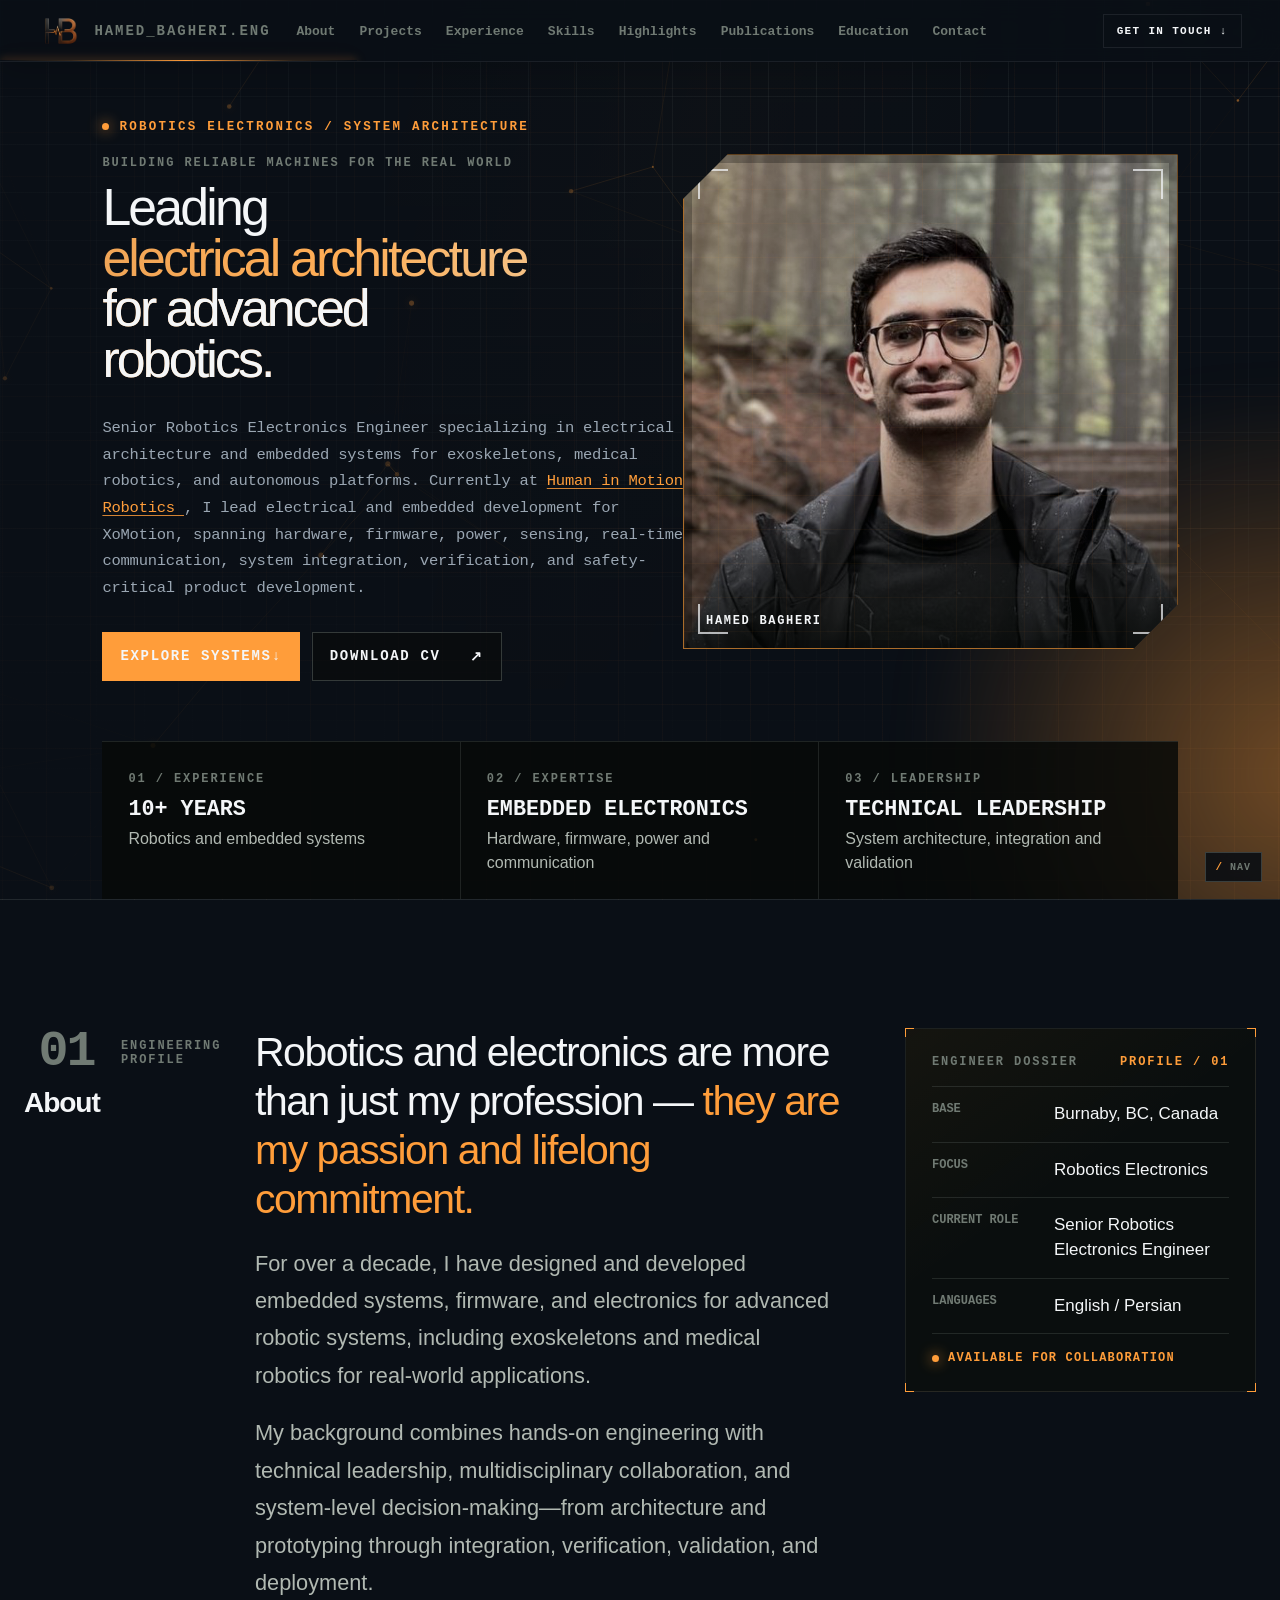
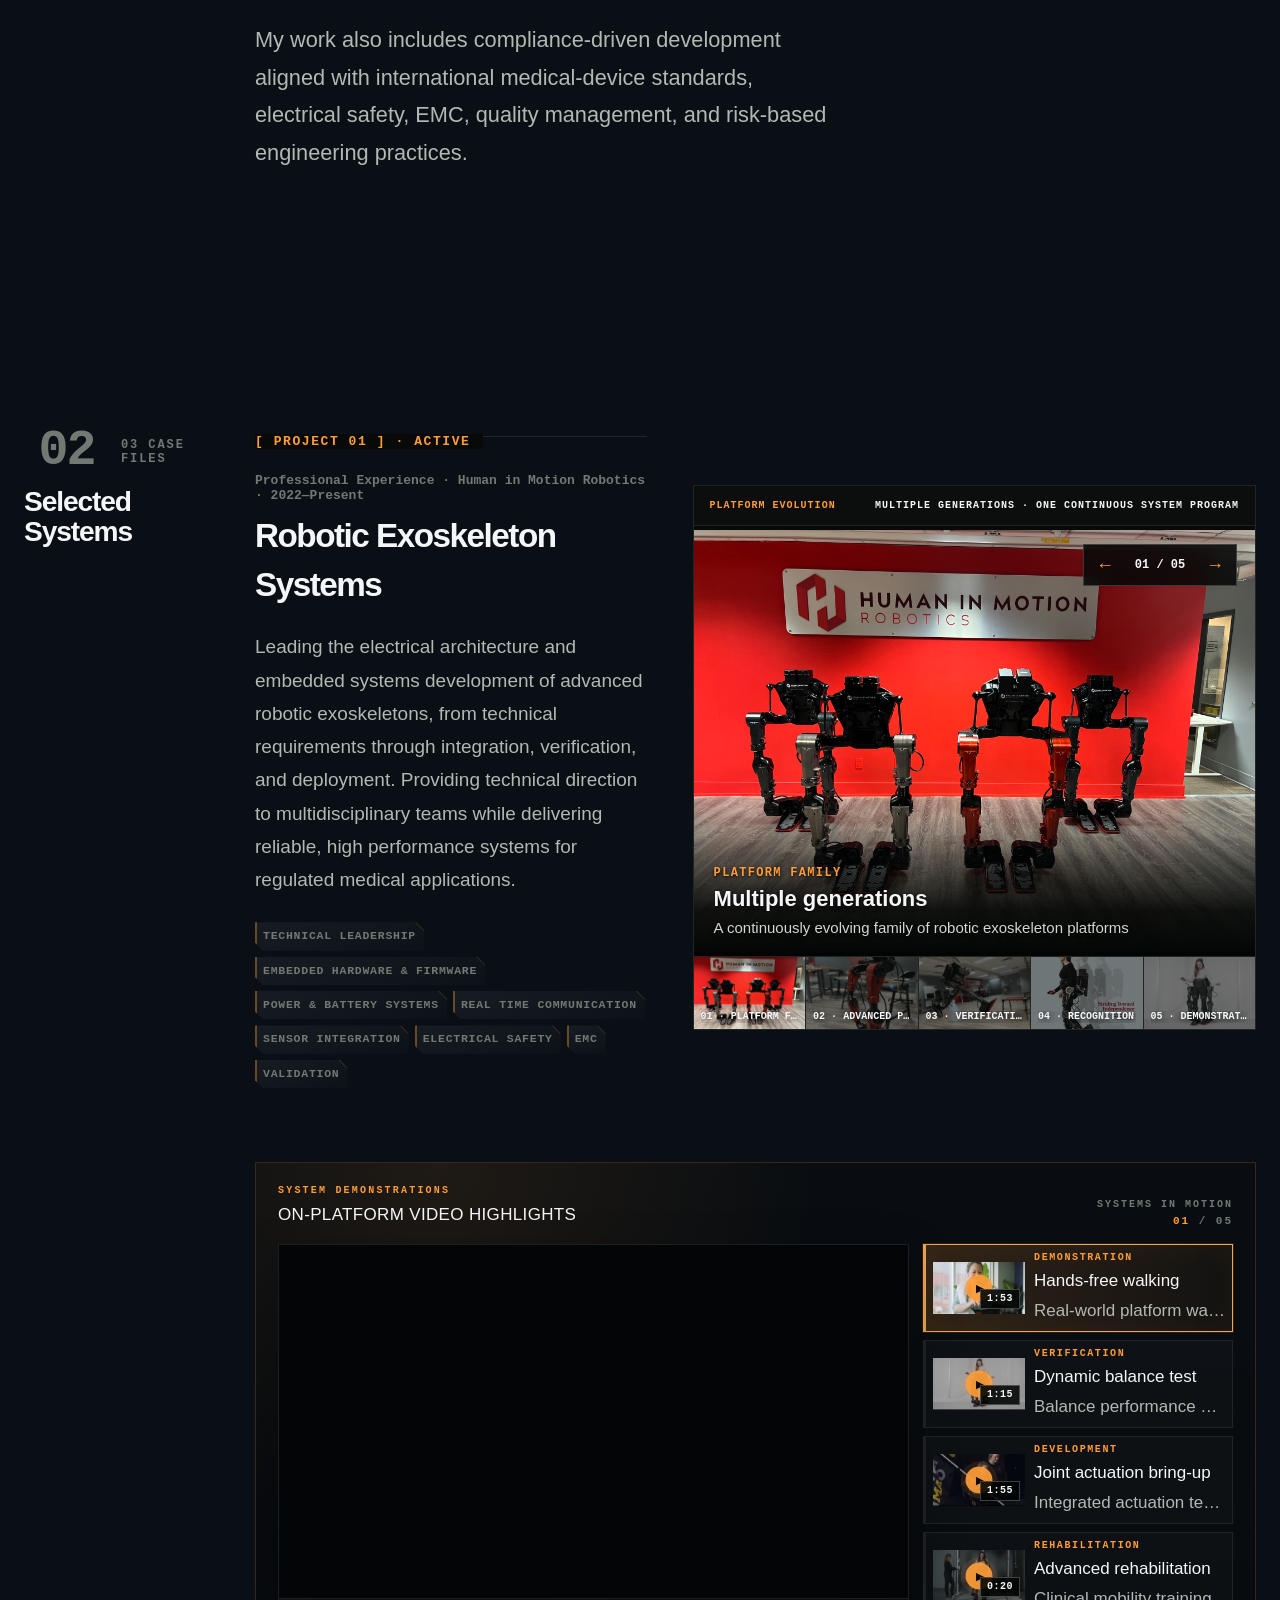
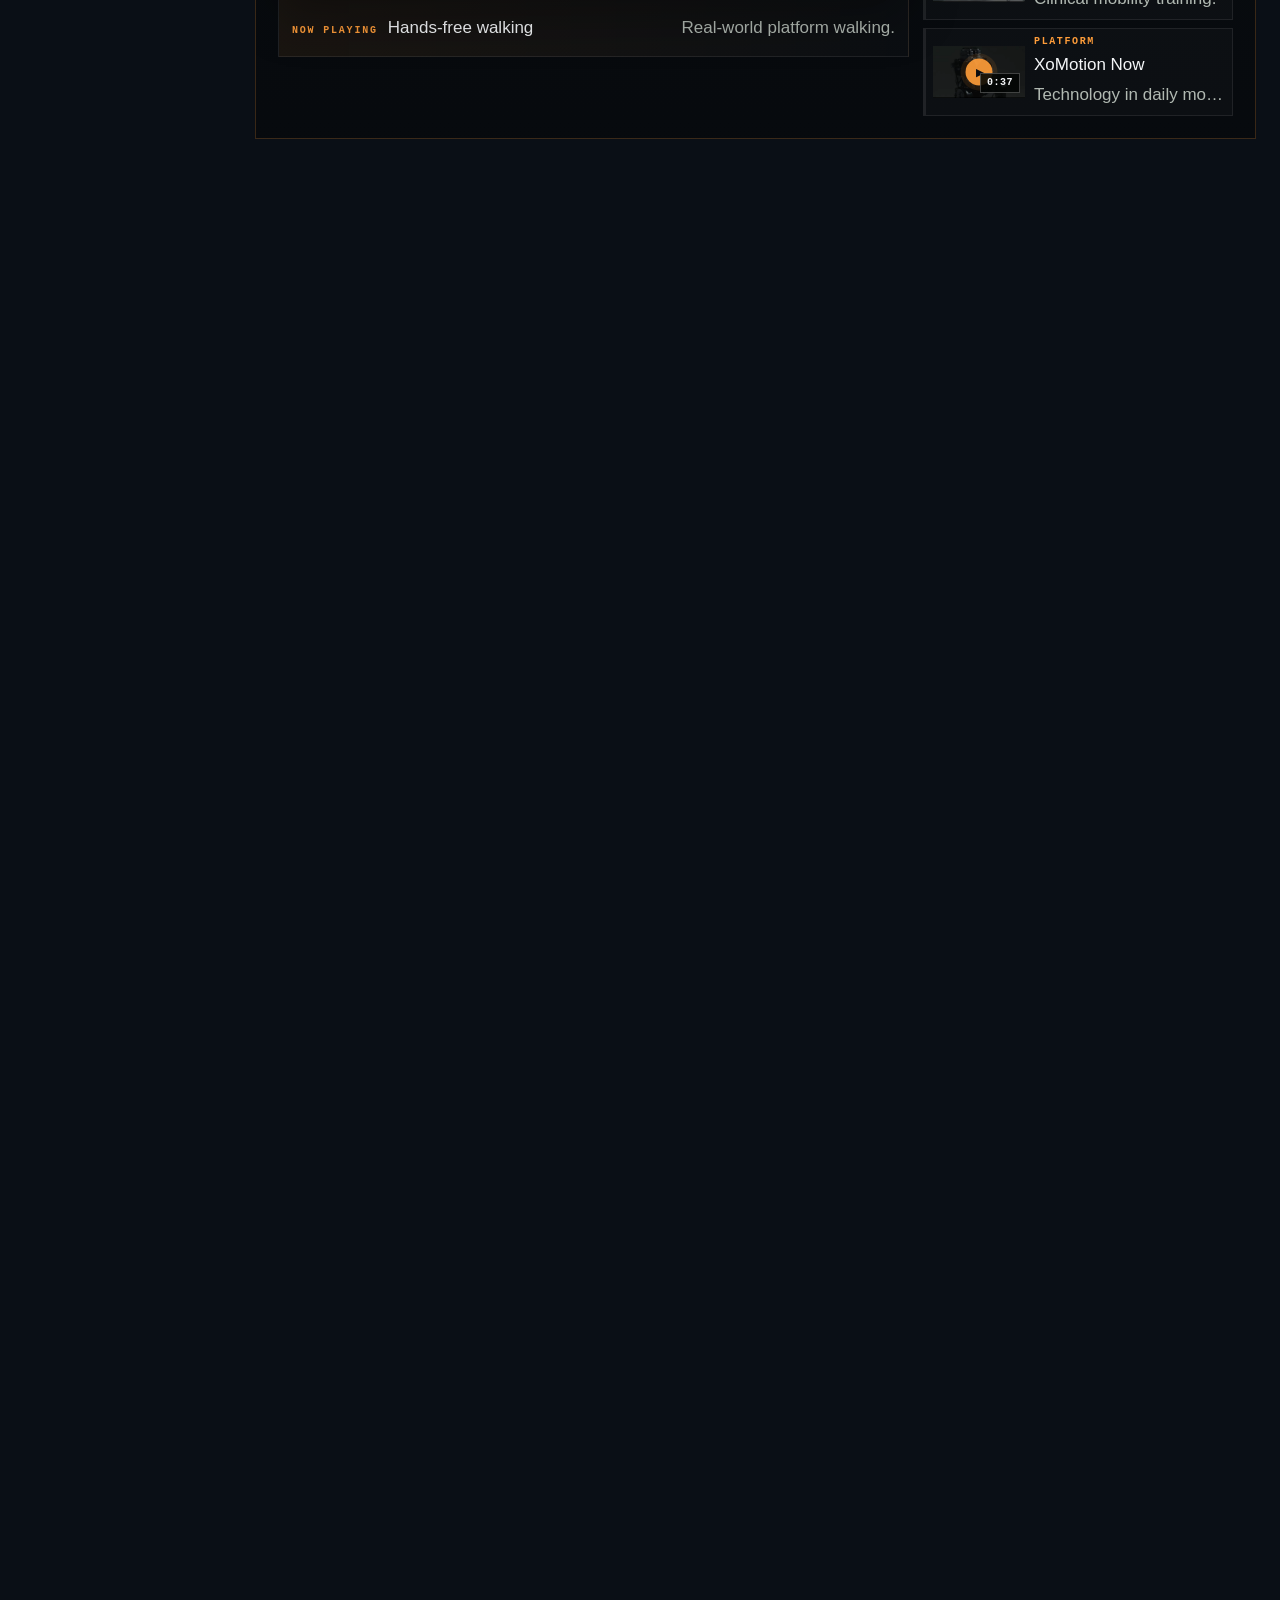
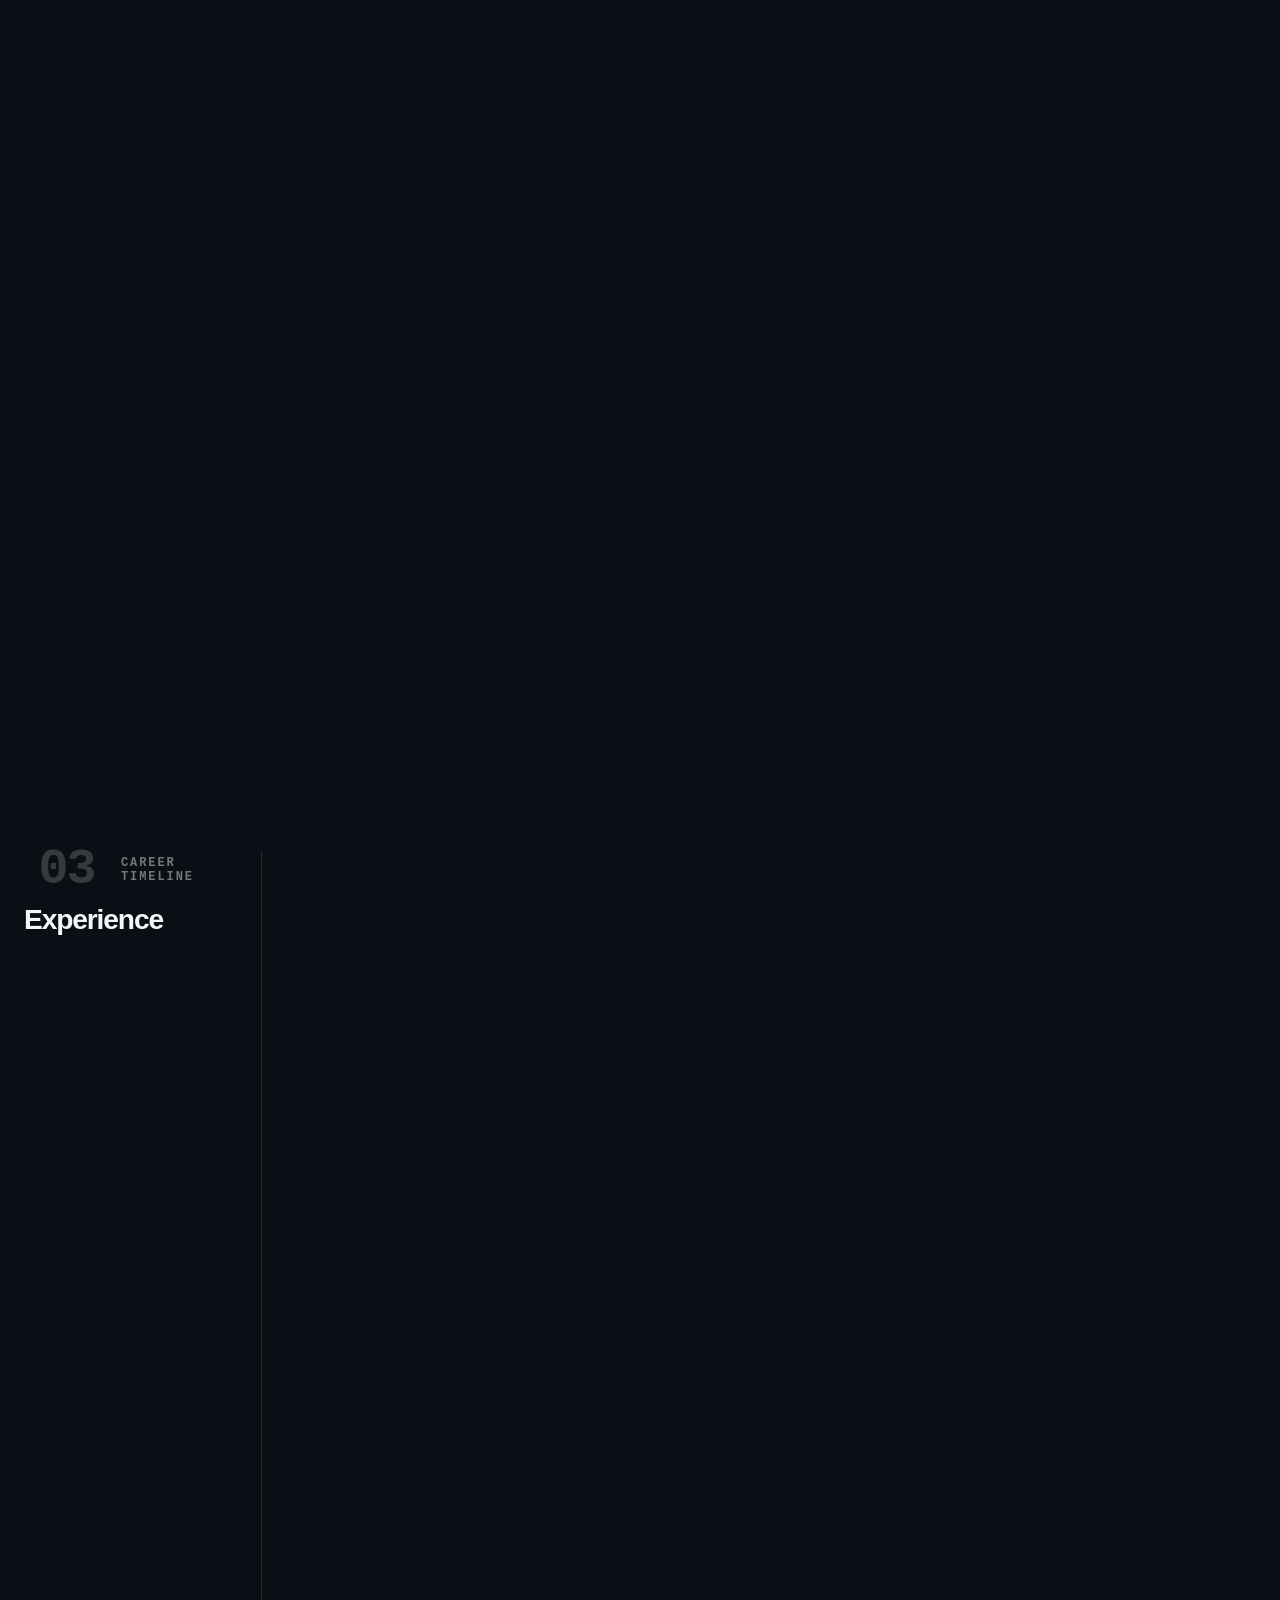
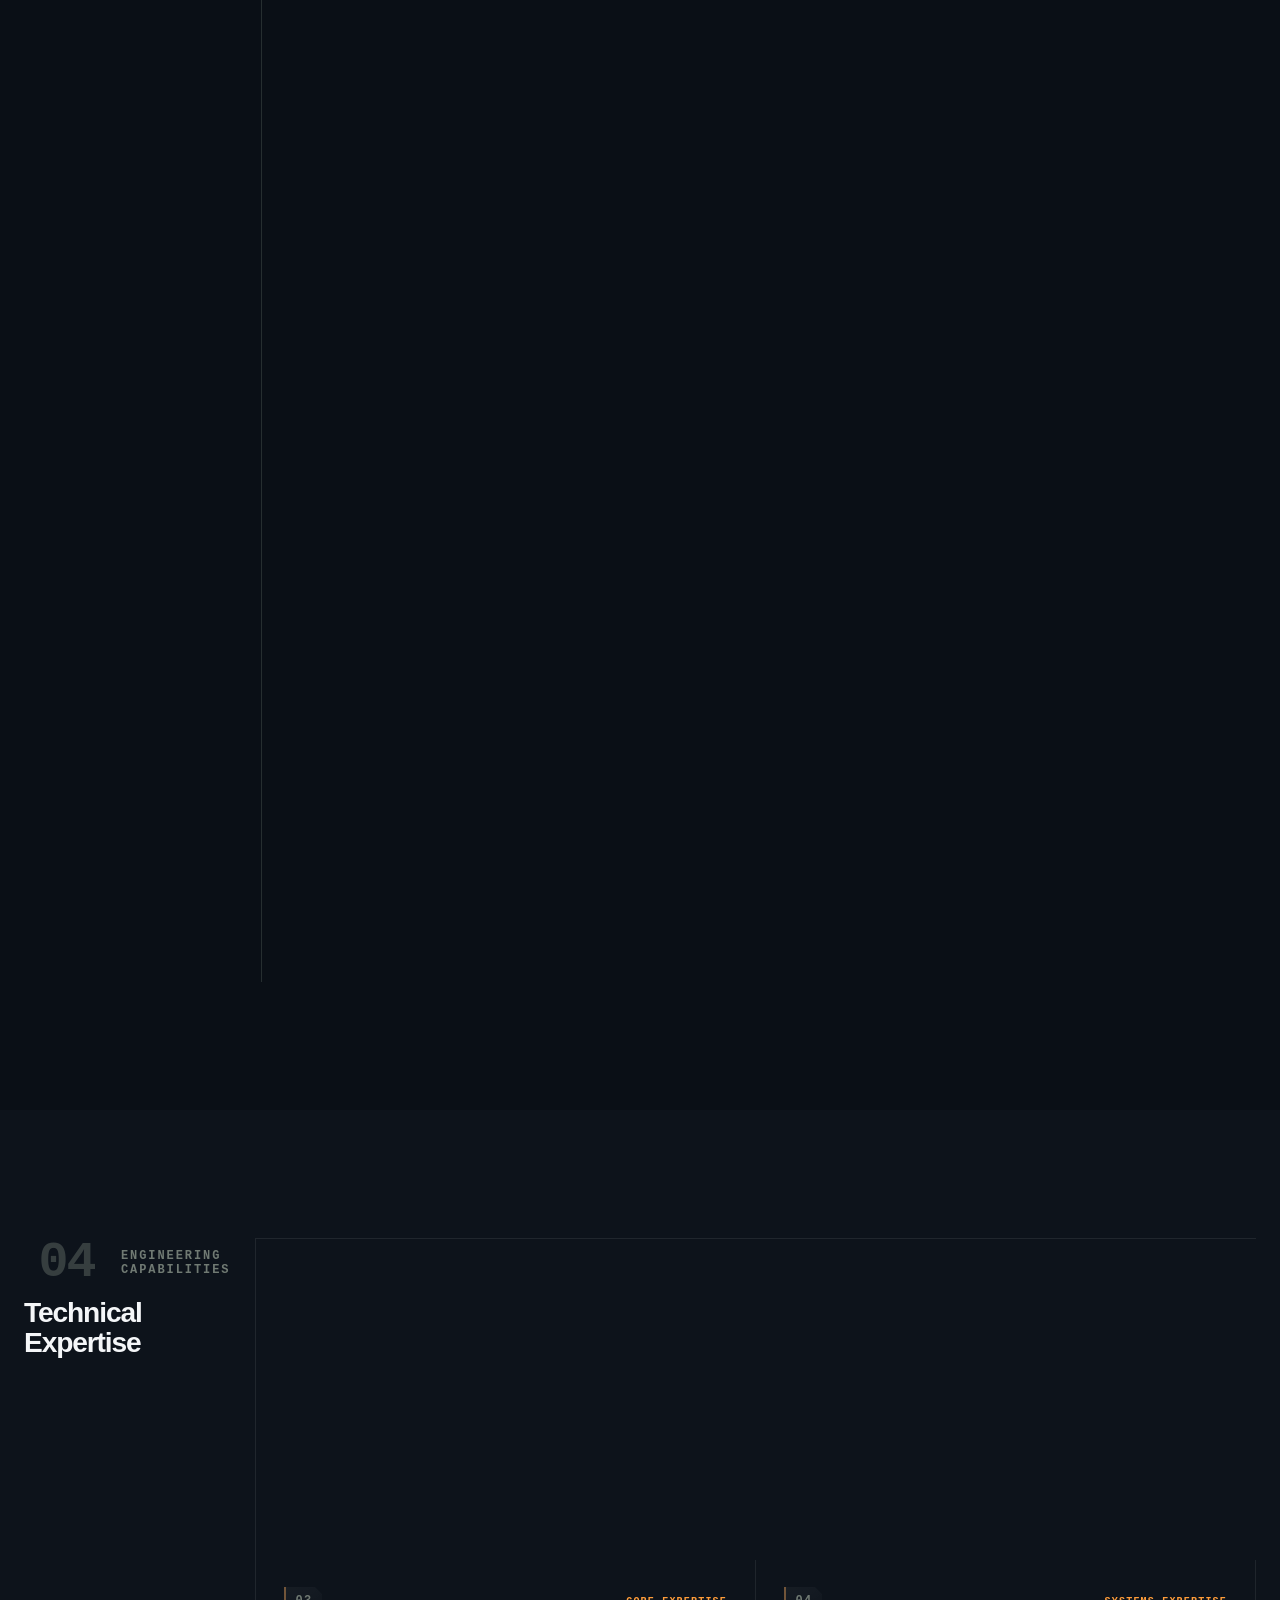
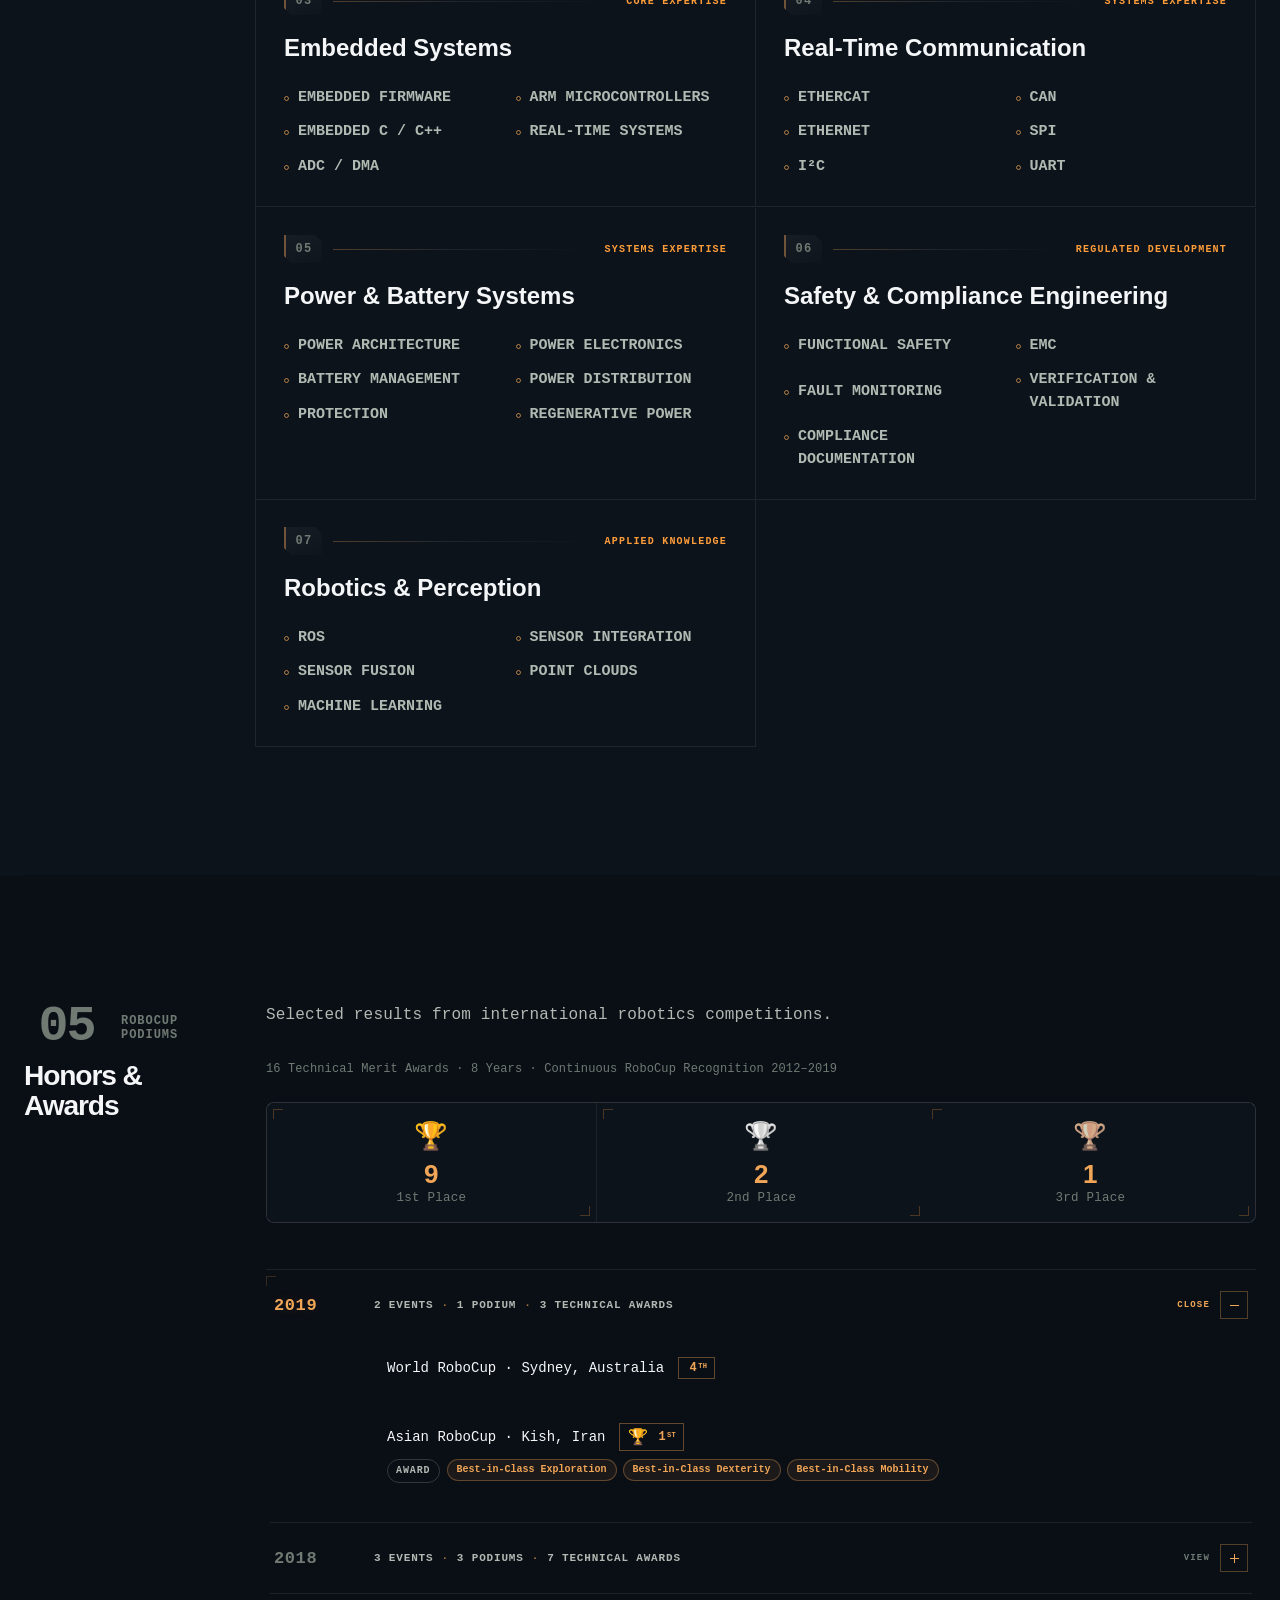
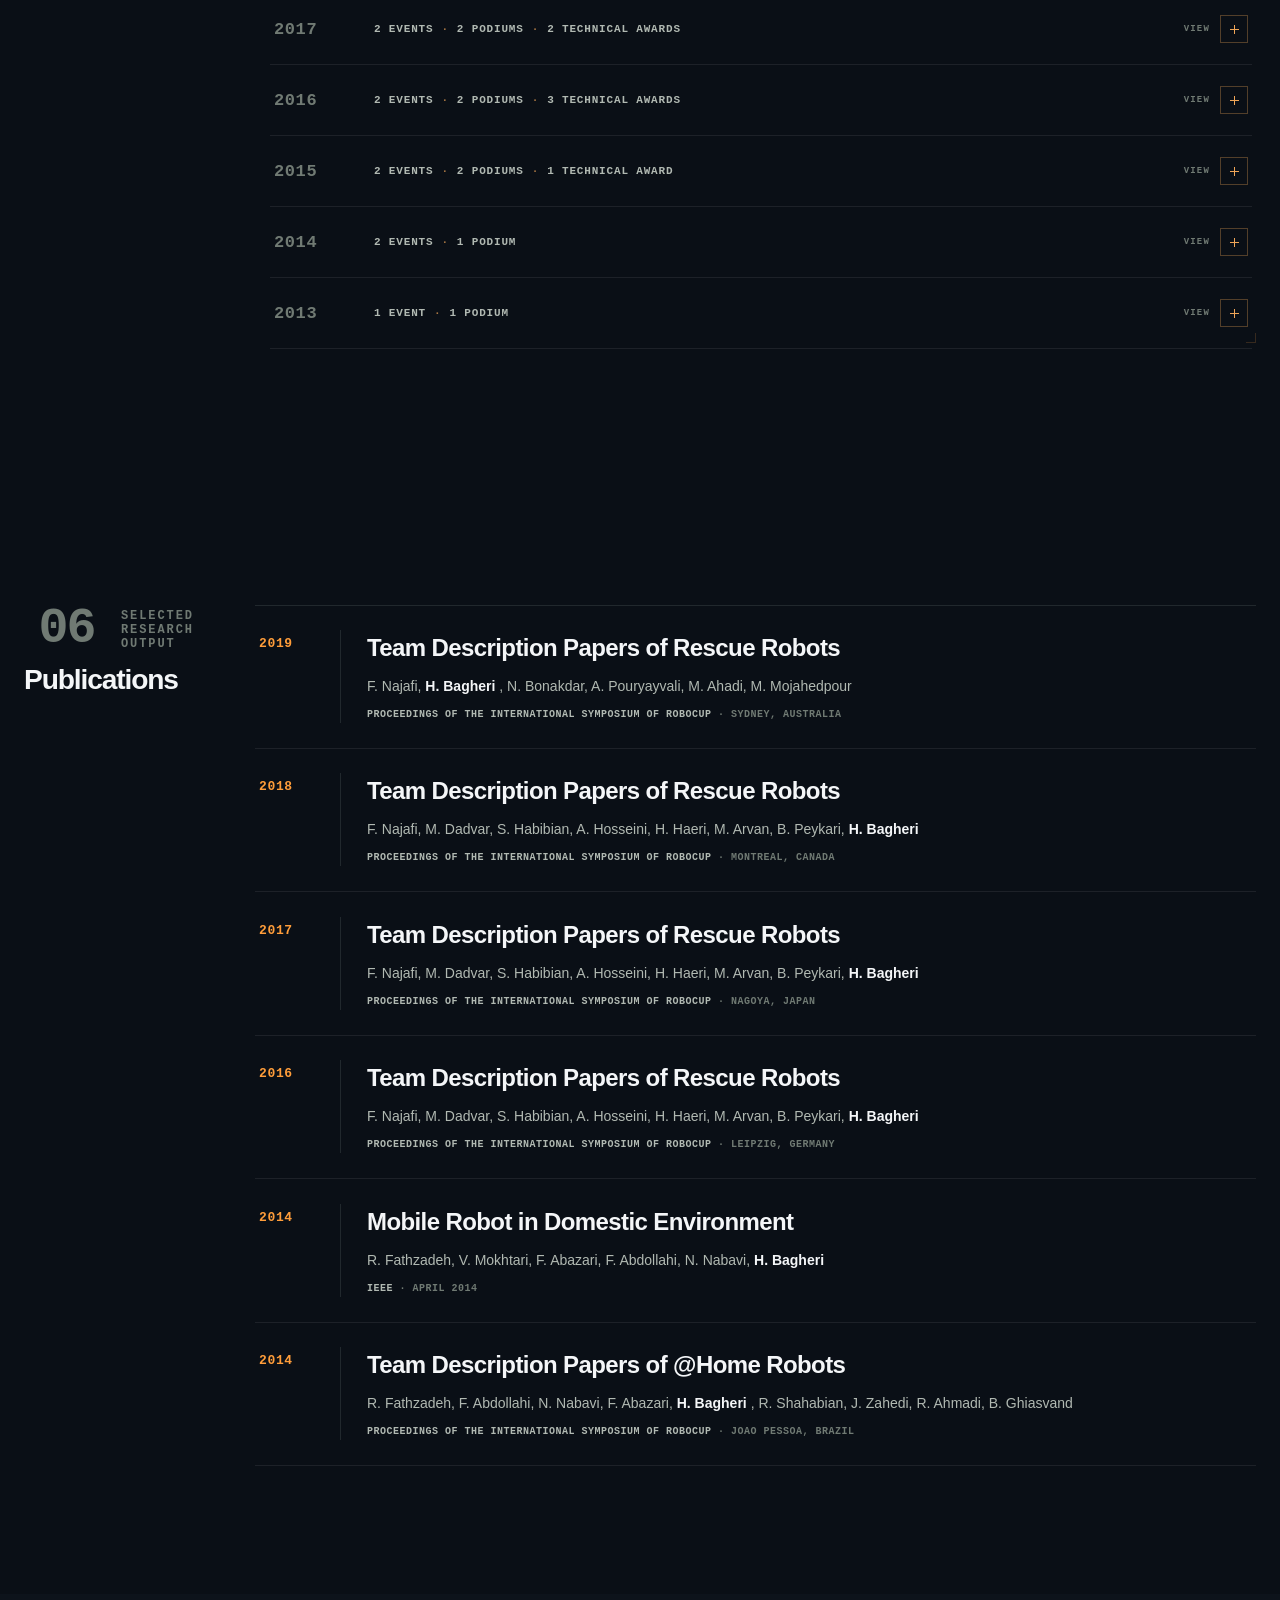
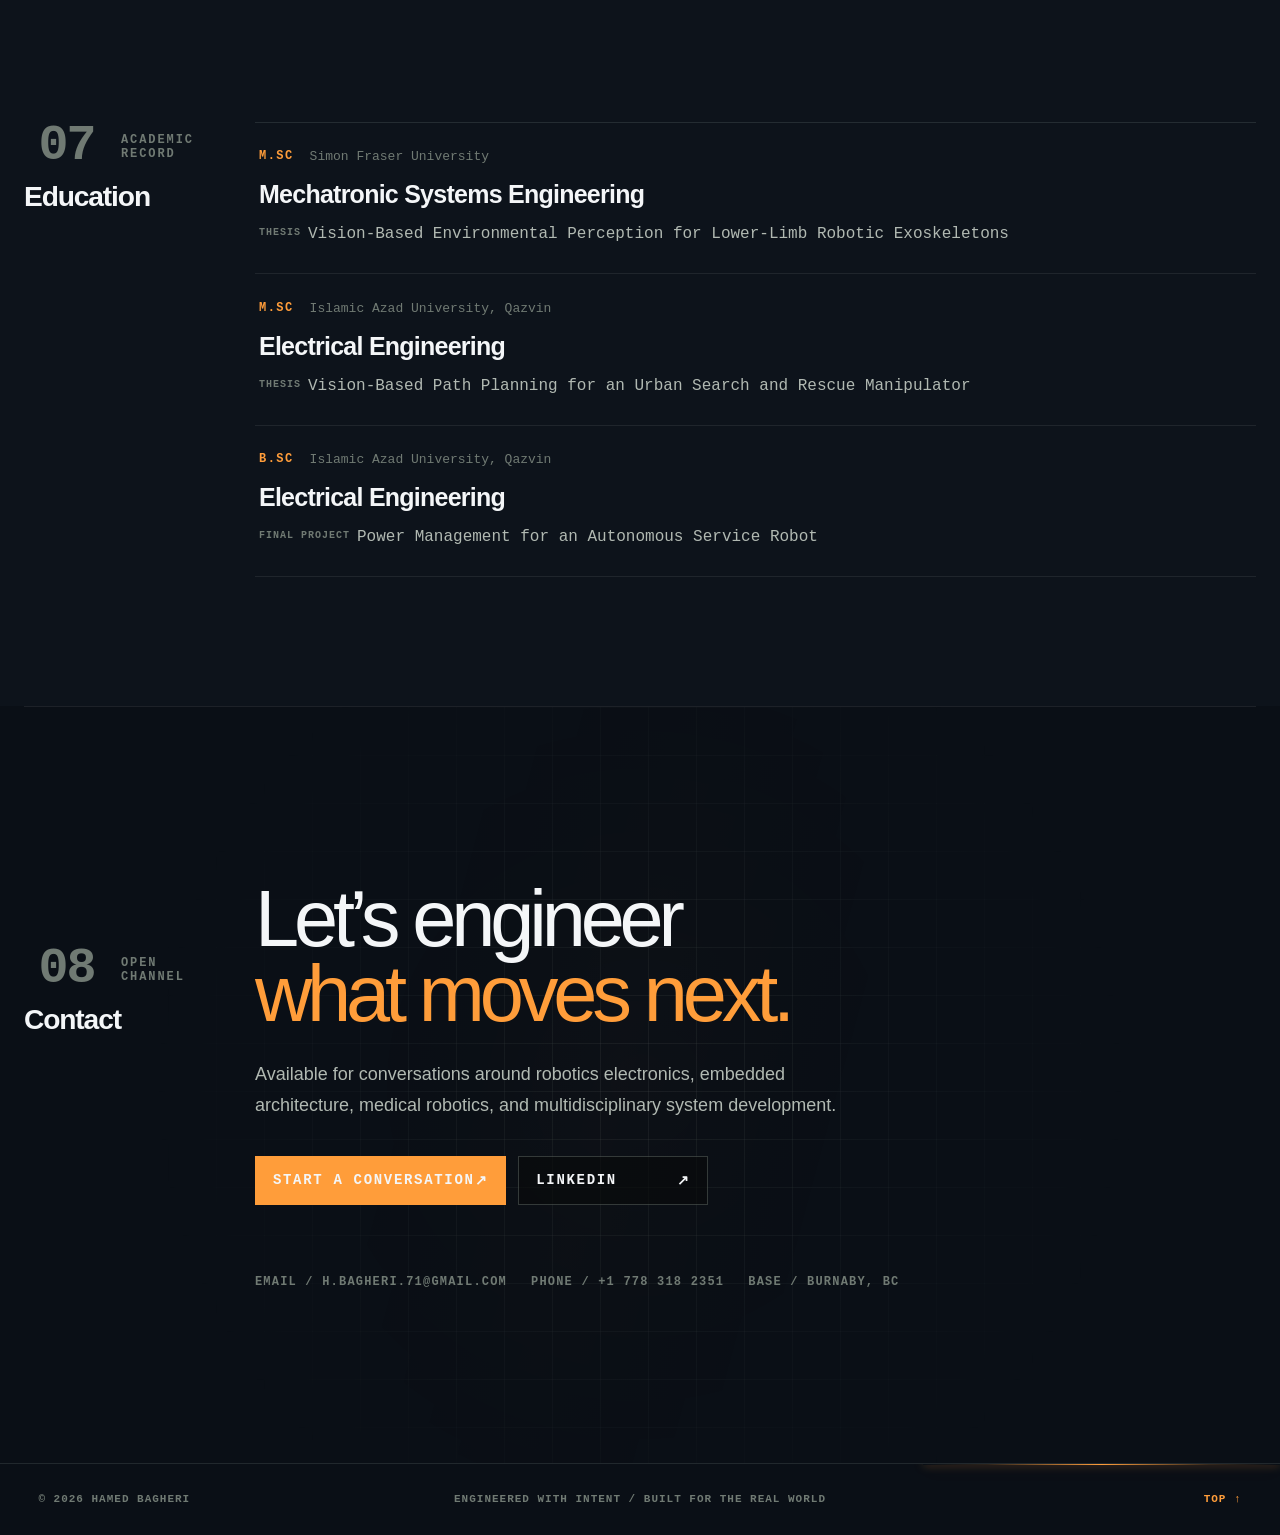
==== commit d805808d: "Improve project media caption readability" ====
--- a/index.html
+++ b/index.html
@@ -16,7 +16,7 @@
   </title>
 <link href="https://hamedbagheri.dev/" rel="canonical"/>
 <link href="./assets/index-DcgeGm5t.css" rel="stylesheet"/>
-<link href="./assets/static-enhancements.css?v=74" rel="stylesheet"/>
+<link href="./assets/static-enhancements.css?v=75" rel="stylesheet"/>
 <style id="portfolio-refinement-v5">
    :root {
     --portfolio-bg: #0a0f16;
--- a/assets/static-enhancements.css
+++ b/assets/static-enhancements.css
@@ -2472,3 +2472,87 @@
 main .achievement-summary .placement-cup-summary::before{
   transform:translateX(-2px);
 }
+
+/* Project media captions: readable across both bright and dark imagery. */
+main .exo-gallery-caption:not(.credential-caption){
+  left:0!important;
+  right:0!important;
+  bottom:0!important;
+  gap:5px!important;
+  padding:72px 20px 18px!important;
+  background:linear-gradient(180deg,transparent 0,rgba(3,5,4,.58) 38%,rgba(3,5,4,.94) 72%,#030504 100%);
+}
+main .exo-gallery-caption:not(.credential-caption) em{
+  color:var(--green)!important;
+  font-size:12px!important;
+  line-height:1.25!important;
+  letter-spacing:.11em!important;
+  text-shadow:0 1px 3px #000;
+}
+main .exo-gallery-caption:not(.credential-caption) strong{
+  color:#f4f6f8!important;
+  font-size:22px!important;
+  line-height:1.18!important;
+  text-shadow:0 1px 4px rgba(0,0,0,.9);
+}
+main .exo-gallery-caption:not(.credential-caption)>span{
+  color:#d1d7d2!important;
+  font-size:15px!important;
+  line-height:1.4!important;
+  text-shadow:0 1px 4px #000;
+}
+
+/* Expanded gallery caption: keep metadata legible at full-screen scale. */
+.portfolio-lightbox figcaption{
+  min-height:82px!important;
+  padding:14px 18px!important;
+  gap:4px 28px!important;
+  background:linear-gradient(90deg,rgba(255,157,58,.12),rgba(7,10,8,.98) 30%)!important;
+}
+.portfolio-lightbox figcaption .portfolio-lightbox-label{
+  color:#ff9d3a!important;
+  font-size:12px!important;
+  line-height:1.3!important;
+  font-weight:700!important;
+  letter-spacing:.16em!important;
+}
+.portfolio-lightbox figcaption strong{
+  color:#f4f6f8!important;
+  font-size:18px!important;
+  line-height:1.25!important;
+}
+.portfolio-lightbox figcaption .portfolio-lightbox-counter{
+  color:#9ba59e!important;
+  font-size:11px!important;
+  line-height:1.3!important;
+}
+
+@media(max-width:700px){
+  main .exo-gallery-caption:not(.credential-caption){
+    padding:54px 16px 15px!important;
+  }
+  main .exo-gallery-caption:not(.credential-caption) em{
+    font-size:10.5px!important;
+  }
+  main .exo-gallery-caption:not(.credential-caption) strong{
+    font-size:19px!important;
+  }
+  main .exo-gallery-caption:not(.credential-caption)>span{
+    font-size:13.5px!important;
+  }
+  .portfolio-lightbox figcaption{
+    min-height:76px!important;
+    padding:11px 12px!important;
+    gap:3px 12px!important;
+  }
+  .portfolio-lightbox figcaption .portfolio-lightbox-label{
+    max-width:190px!important;
+    font-size:11px!important;
+  }
+  .portfolio-lightbox figcaption strong{
+    font-size:16px!important;
+  }
+  .portfolio-lightbox figcaption .portfolio-lightbox-counter{
+    font-size:10px!important;
+  }
+}
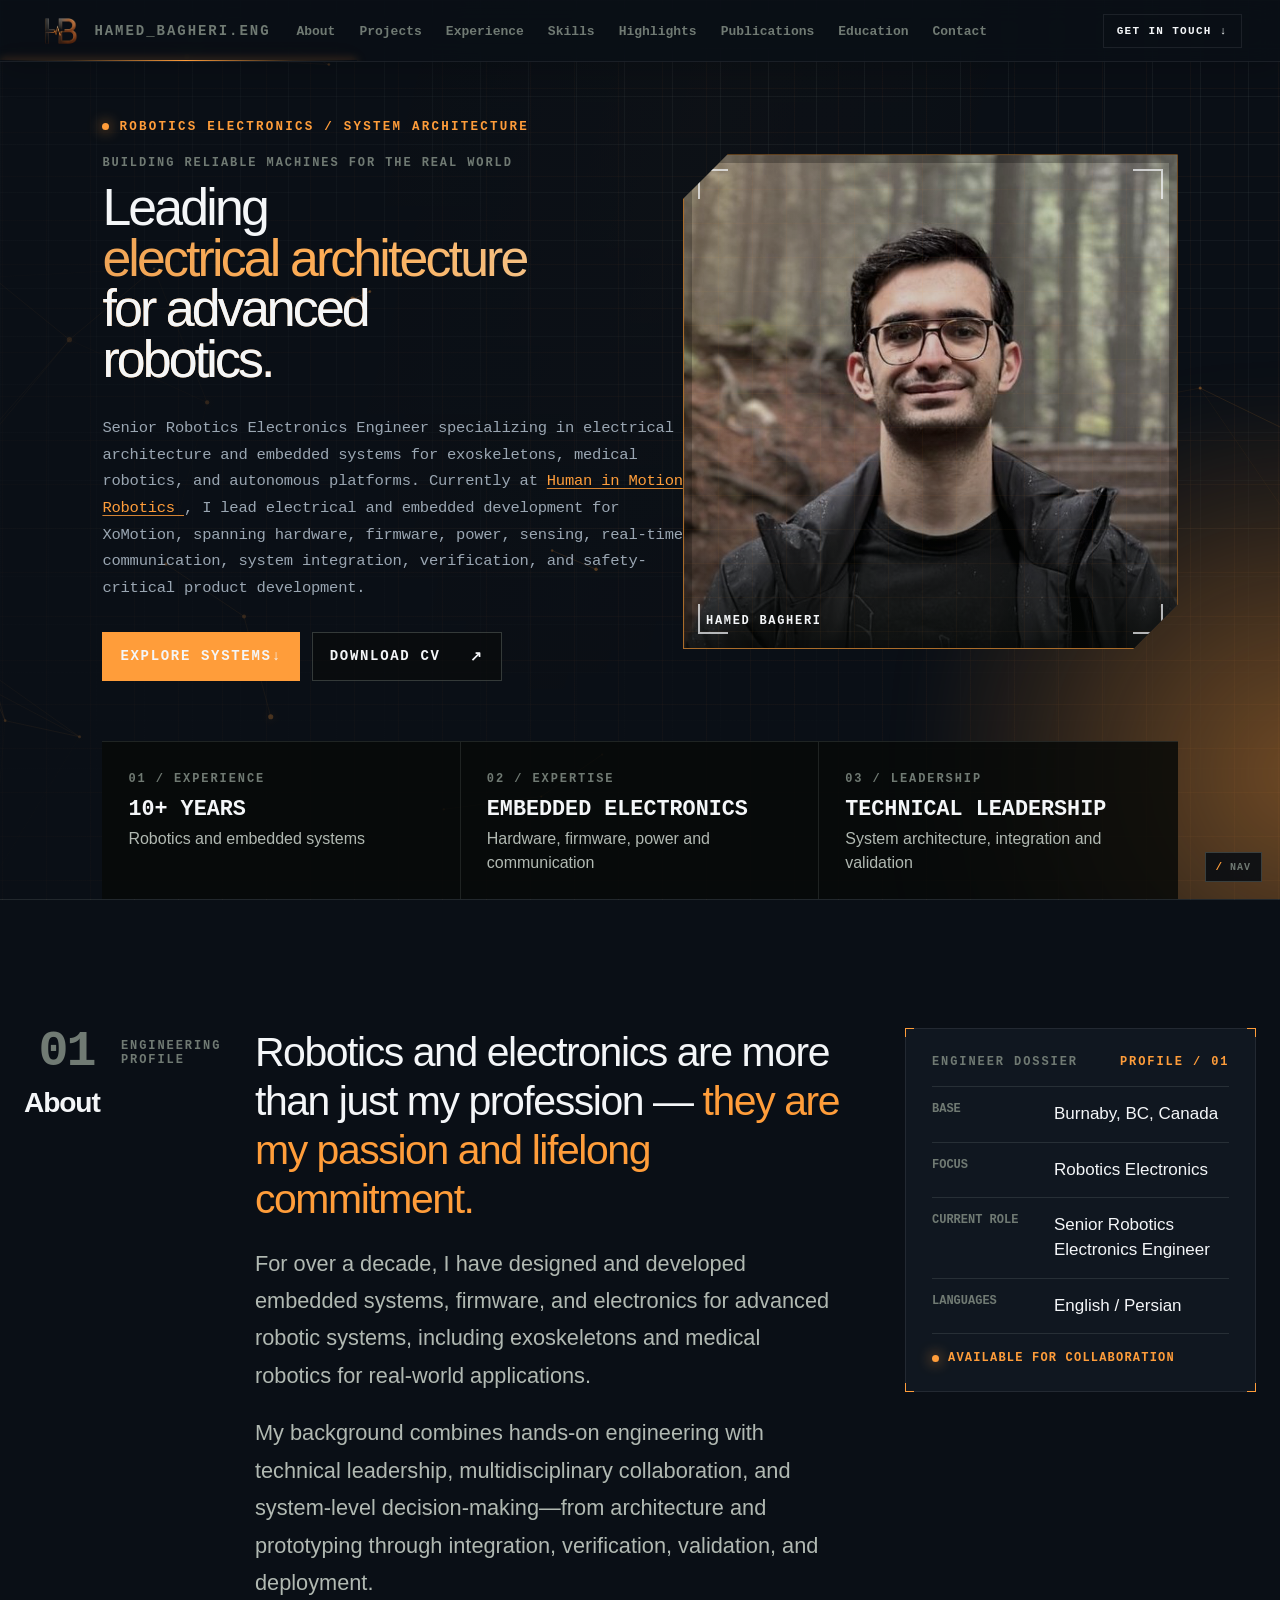
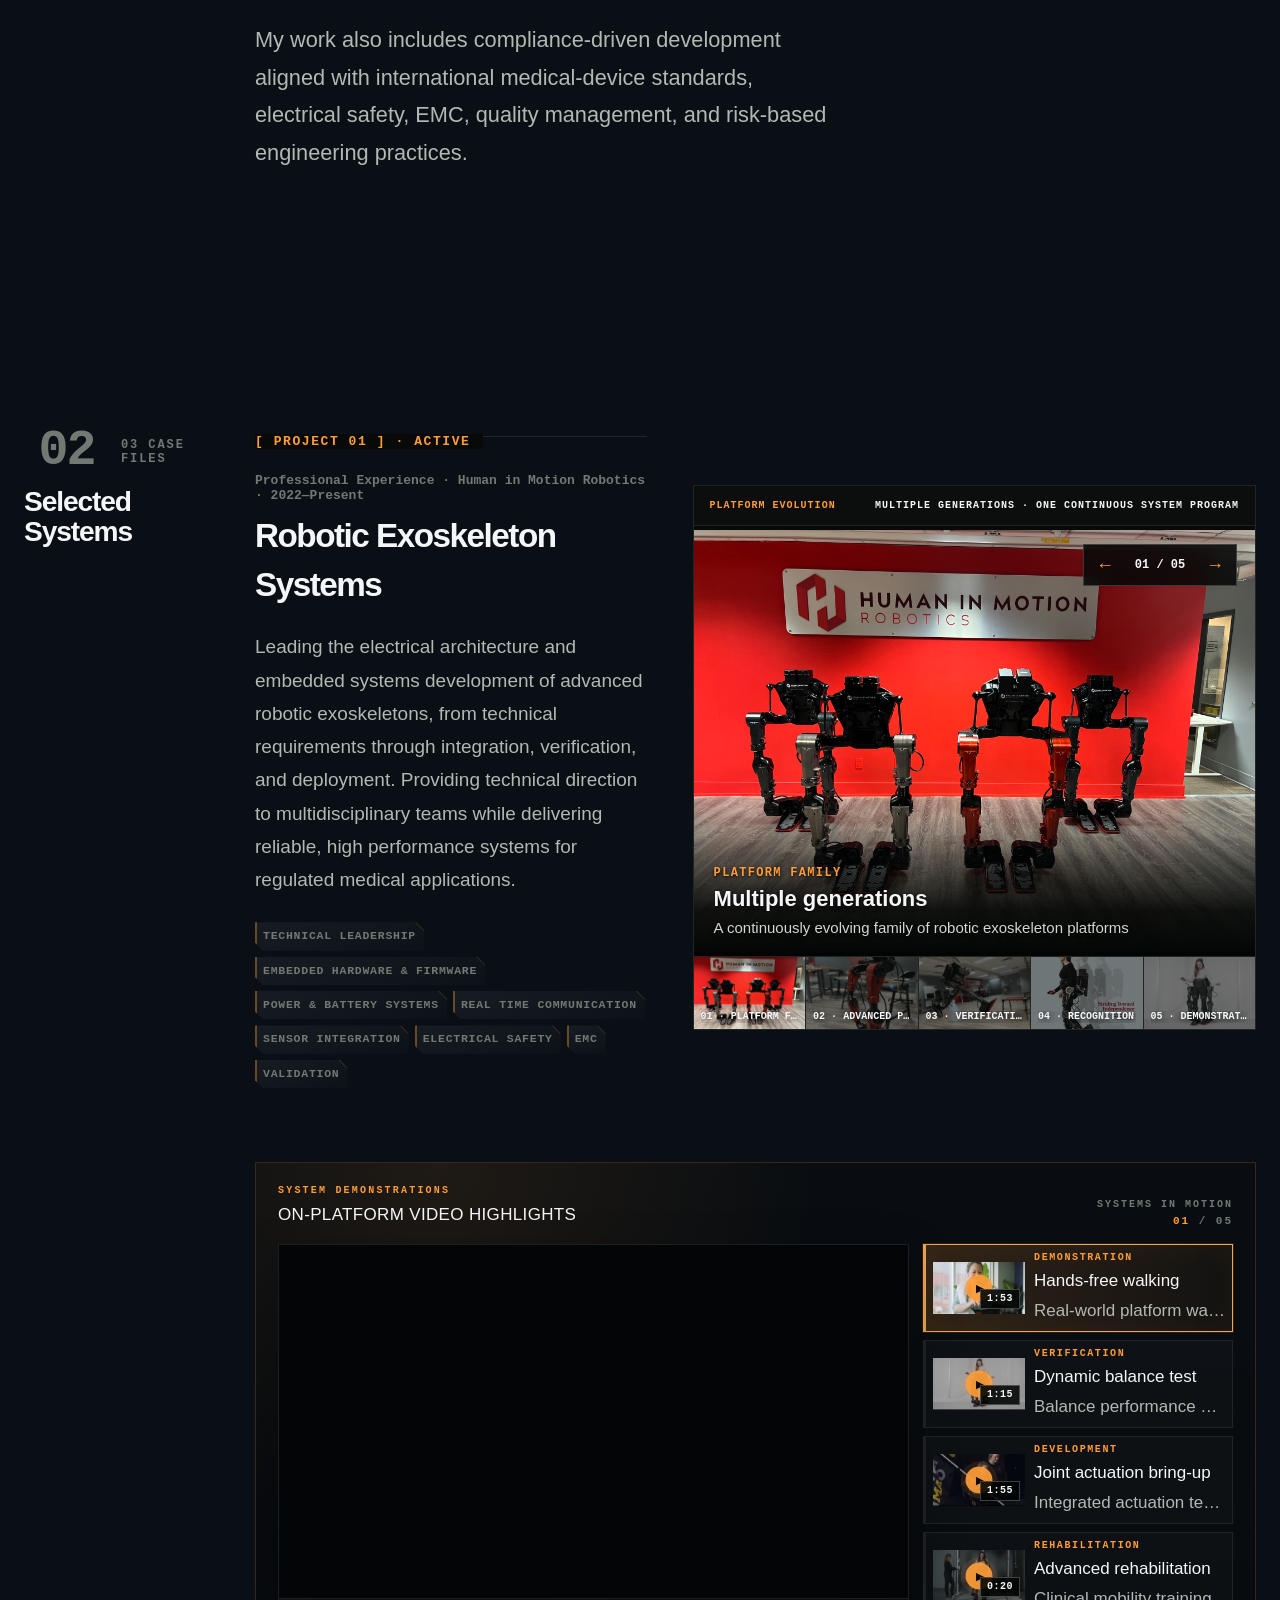
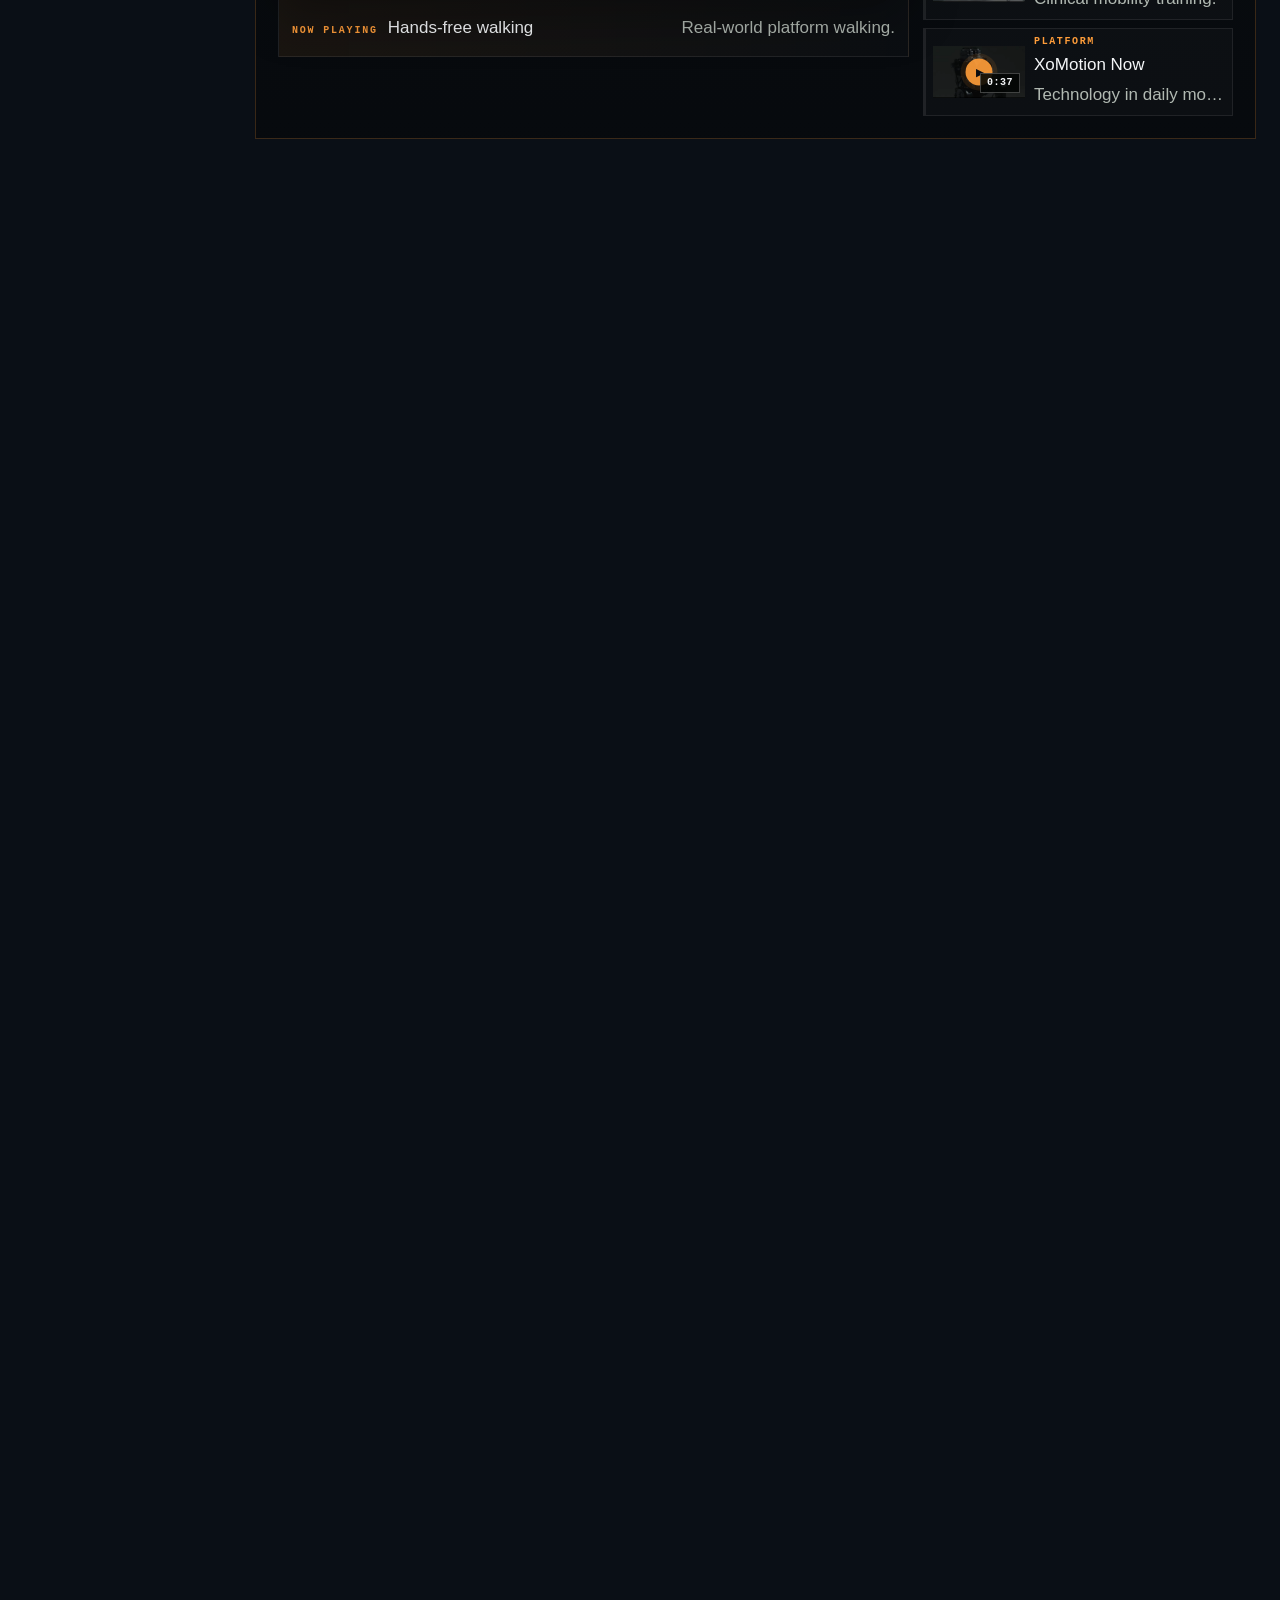
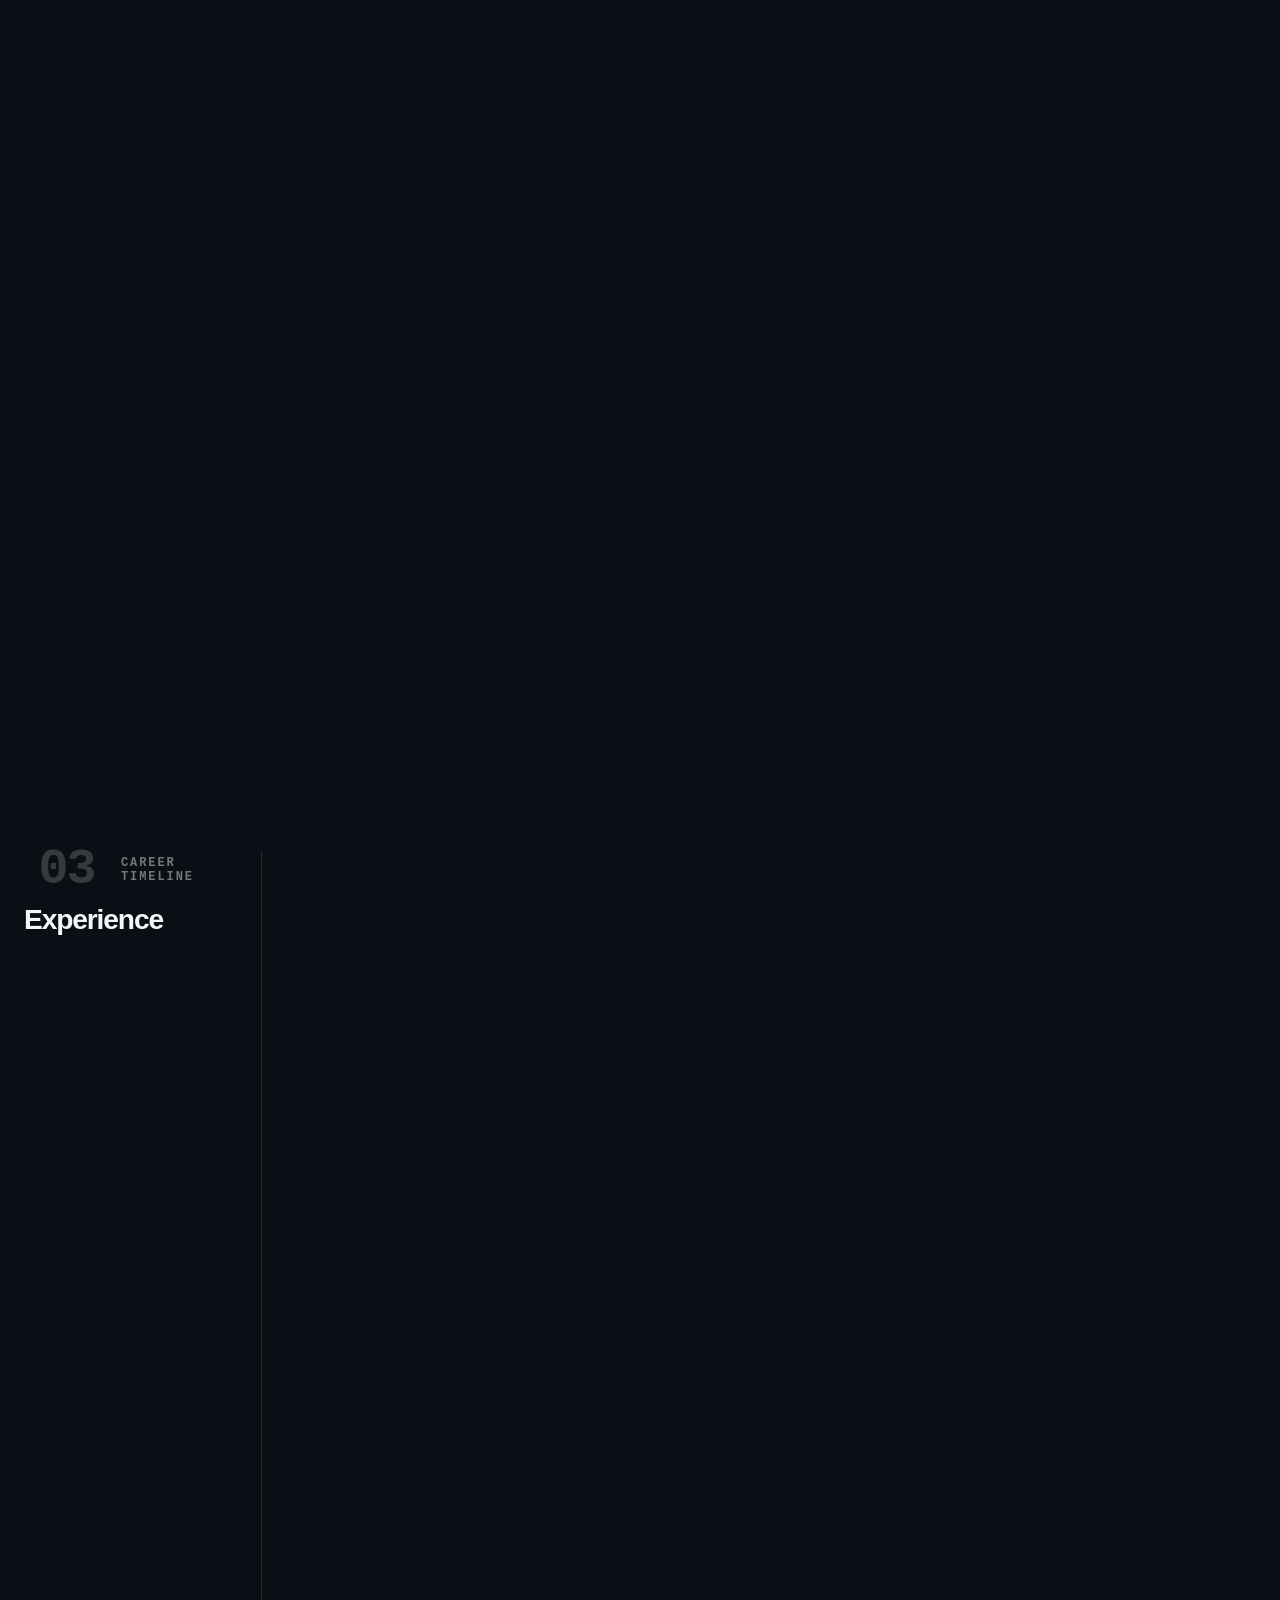
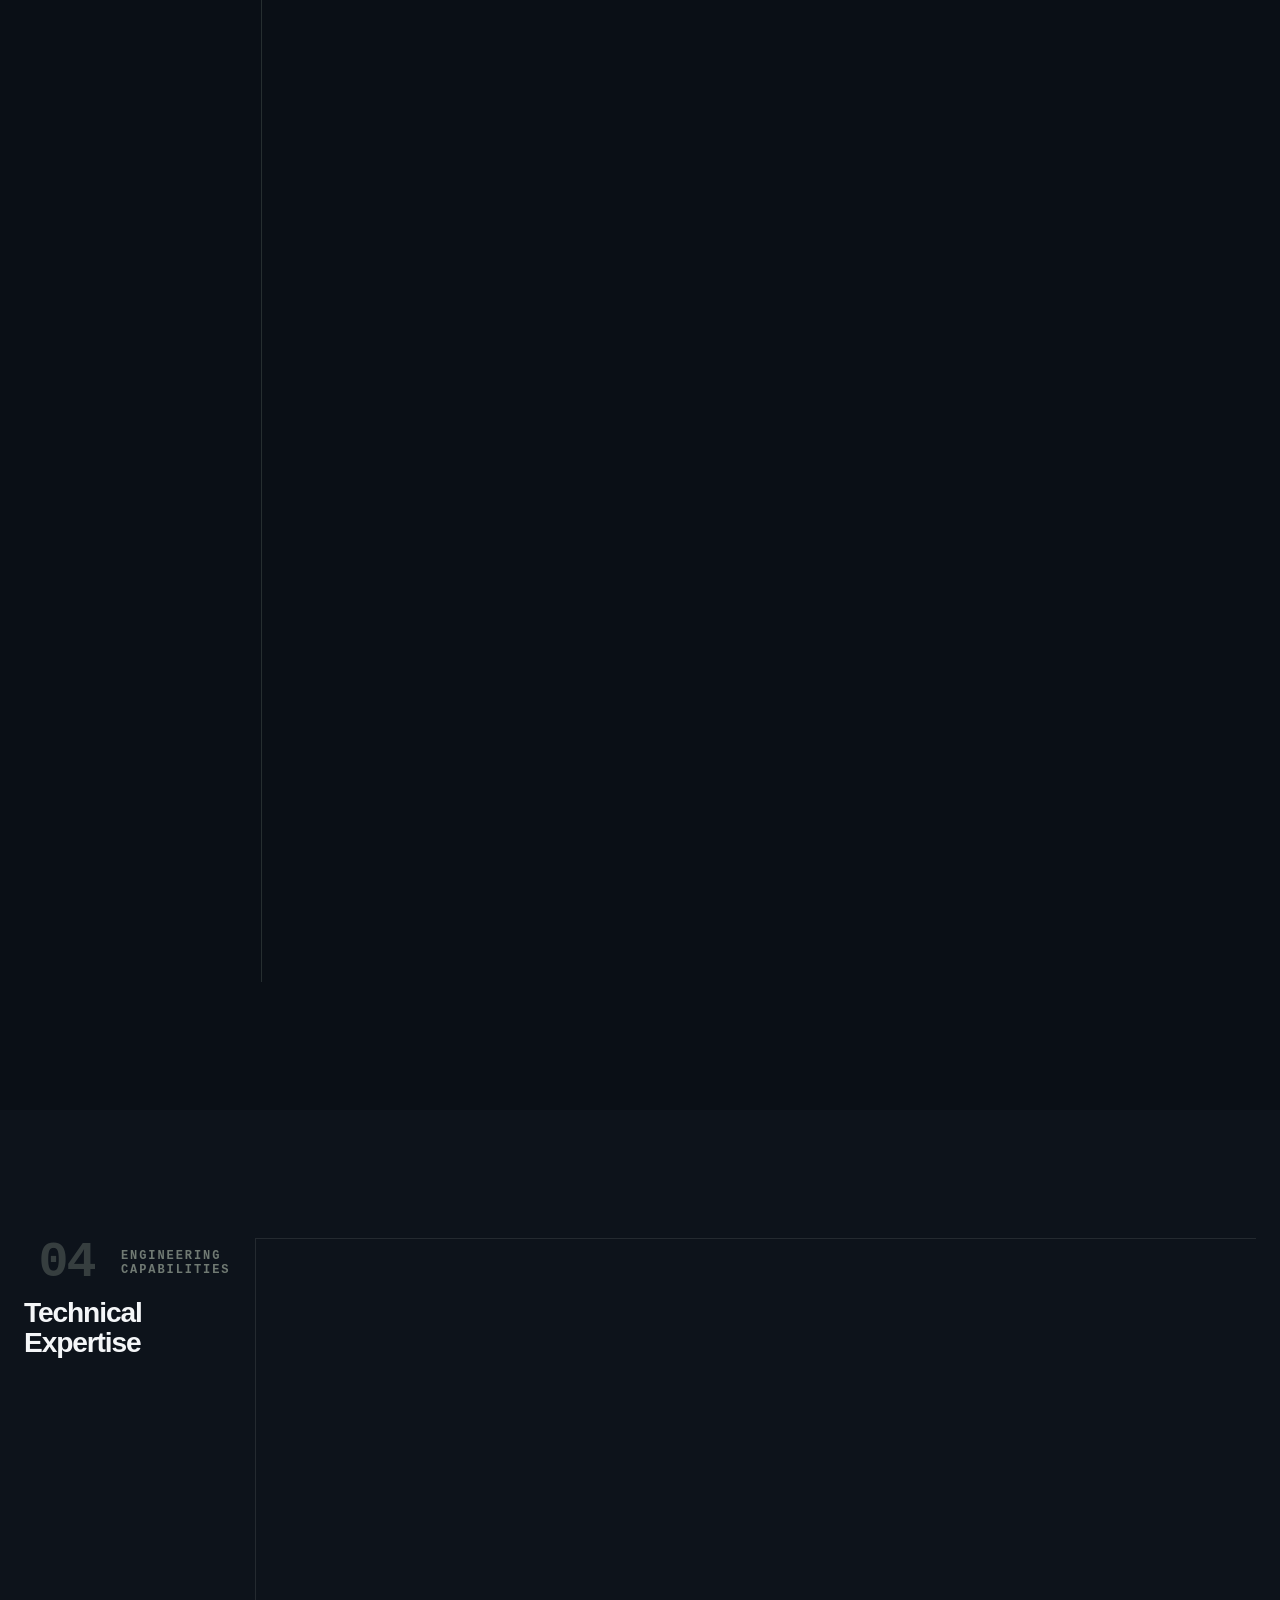
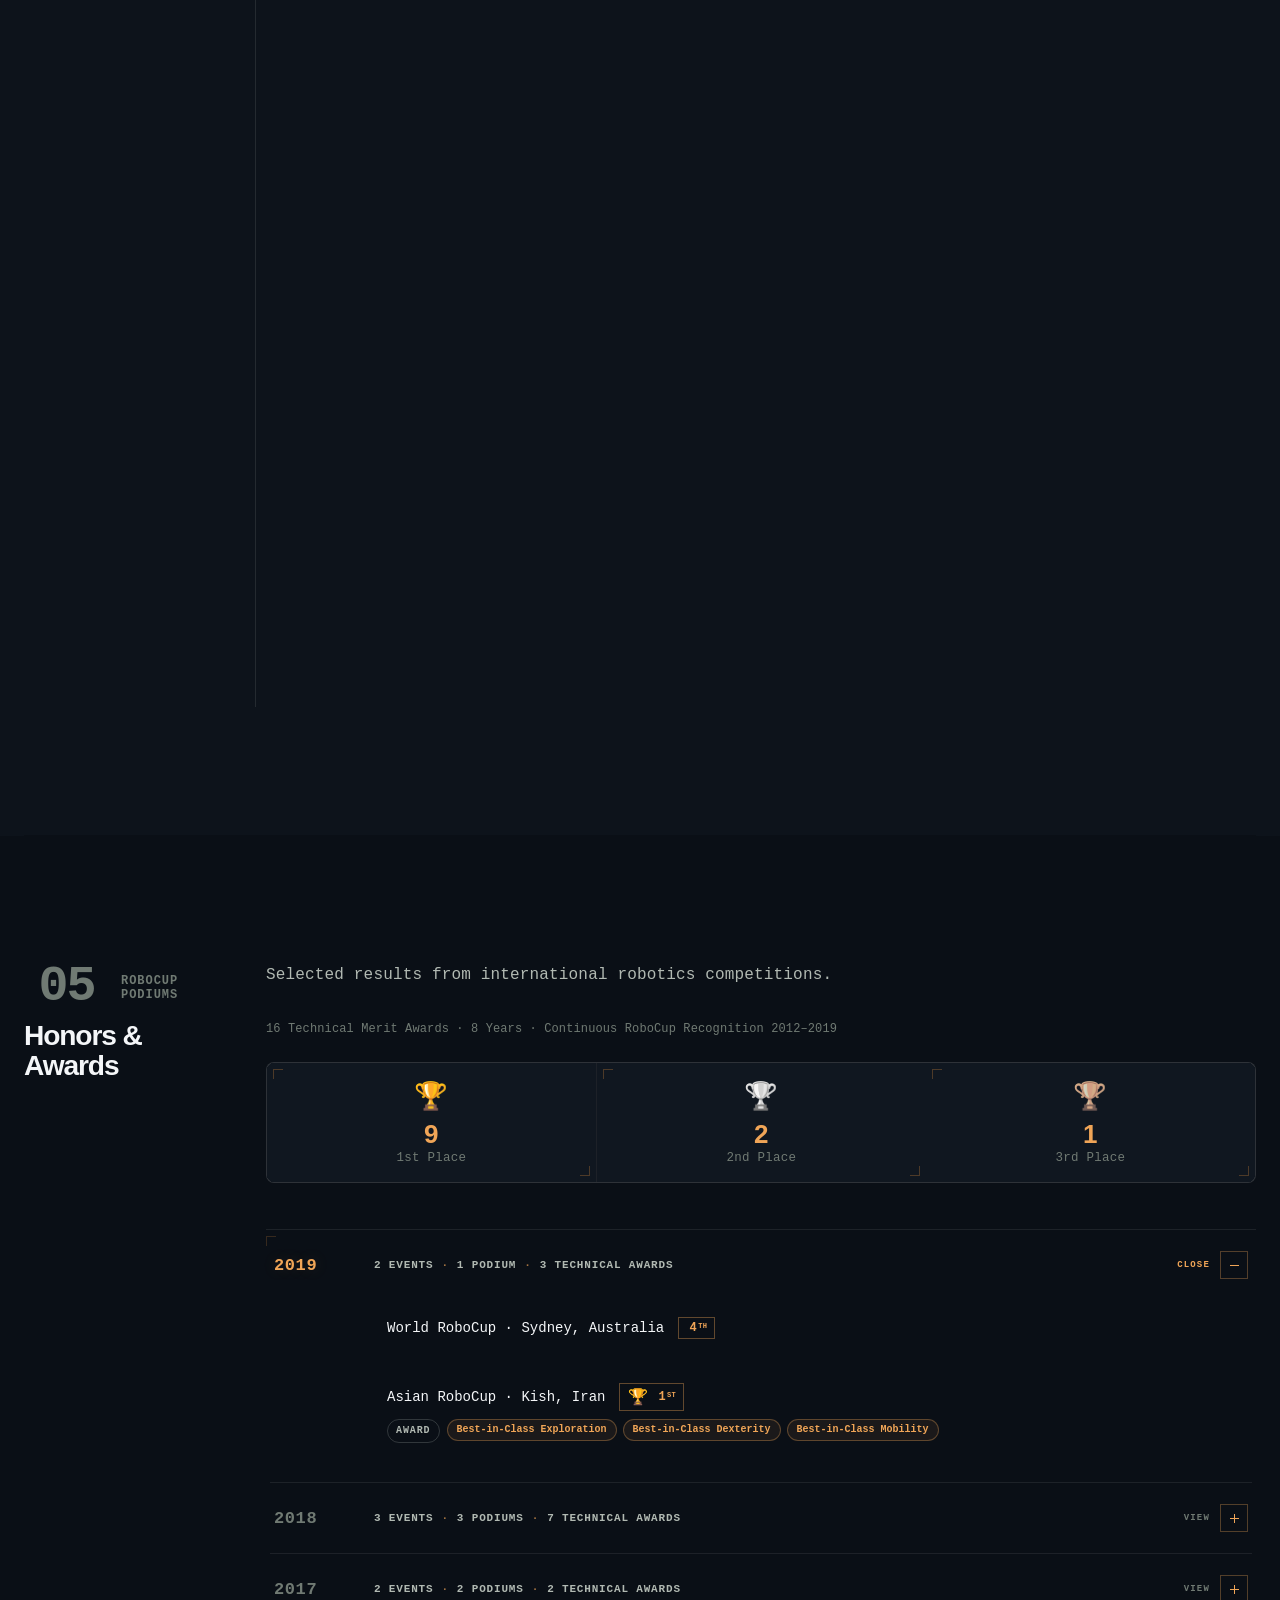
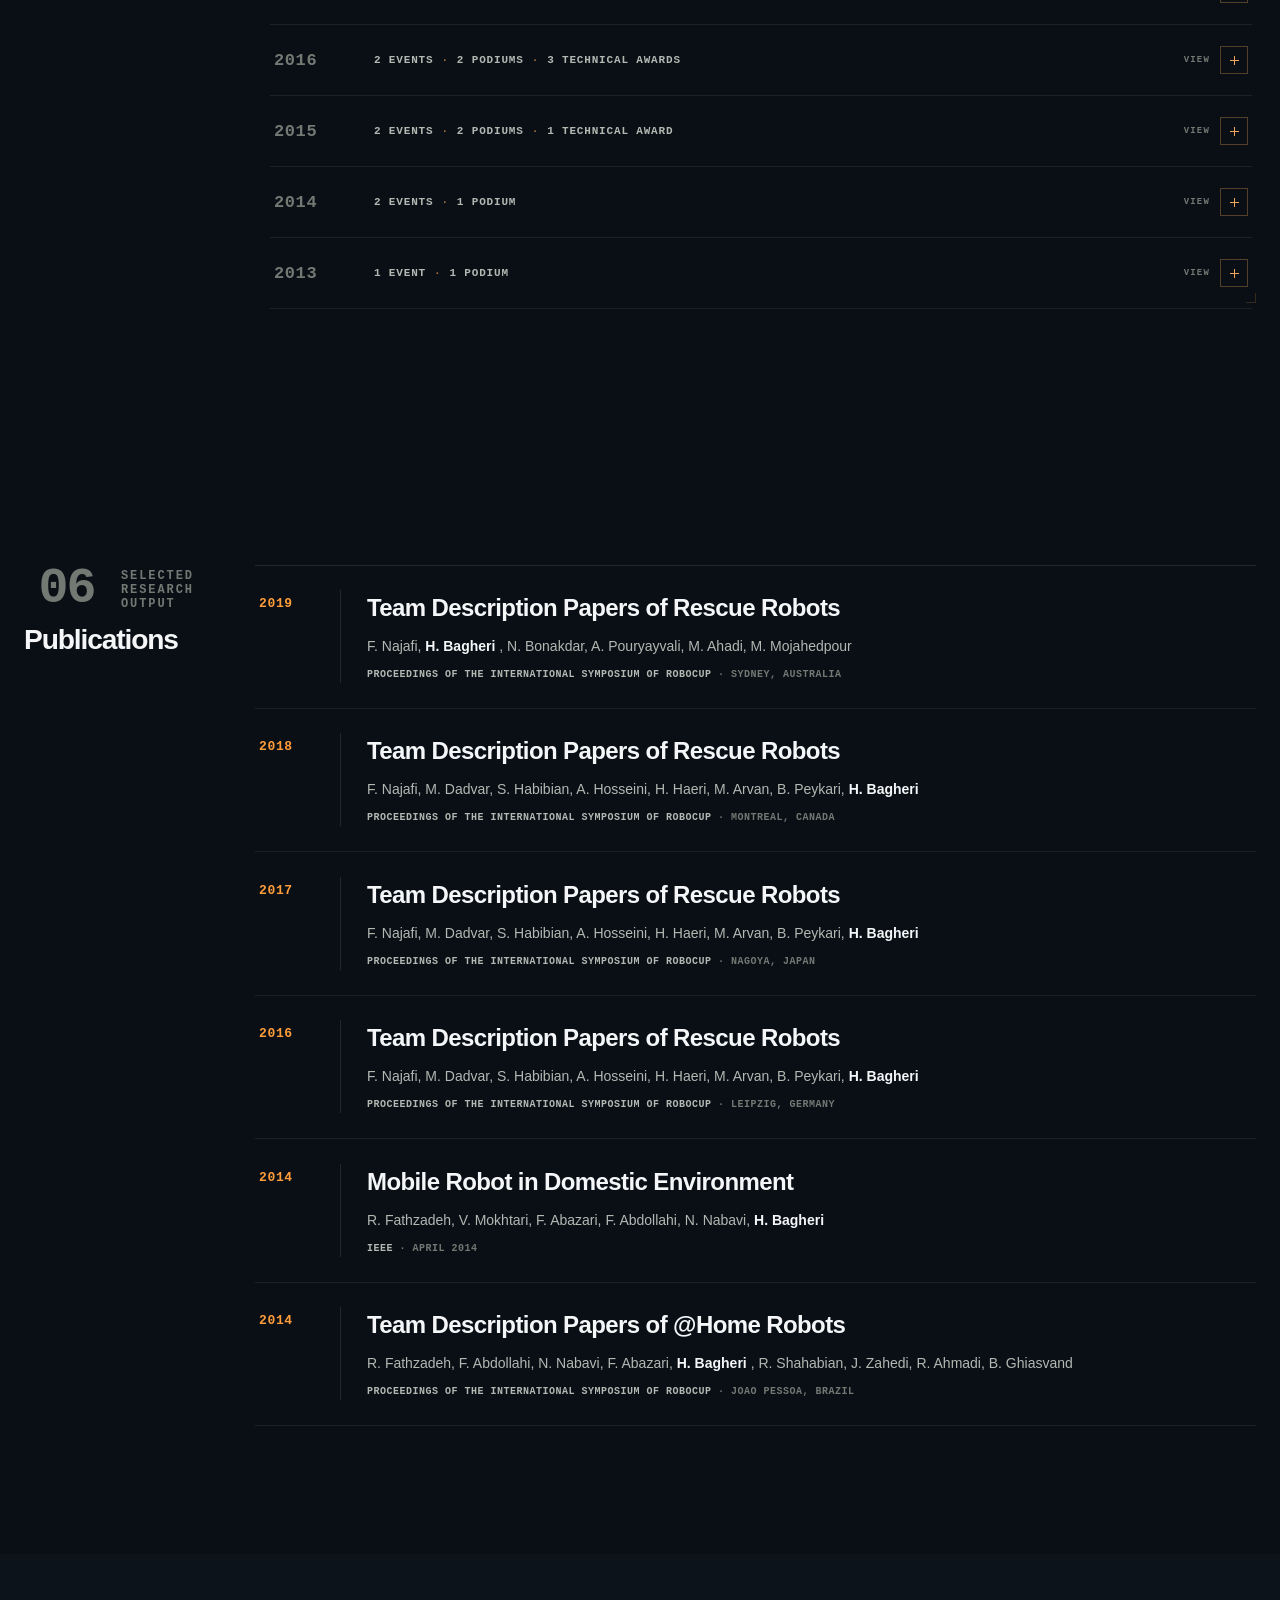
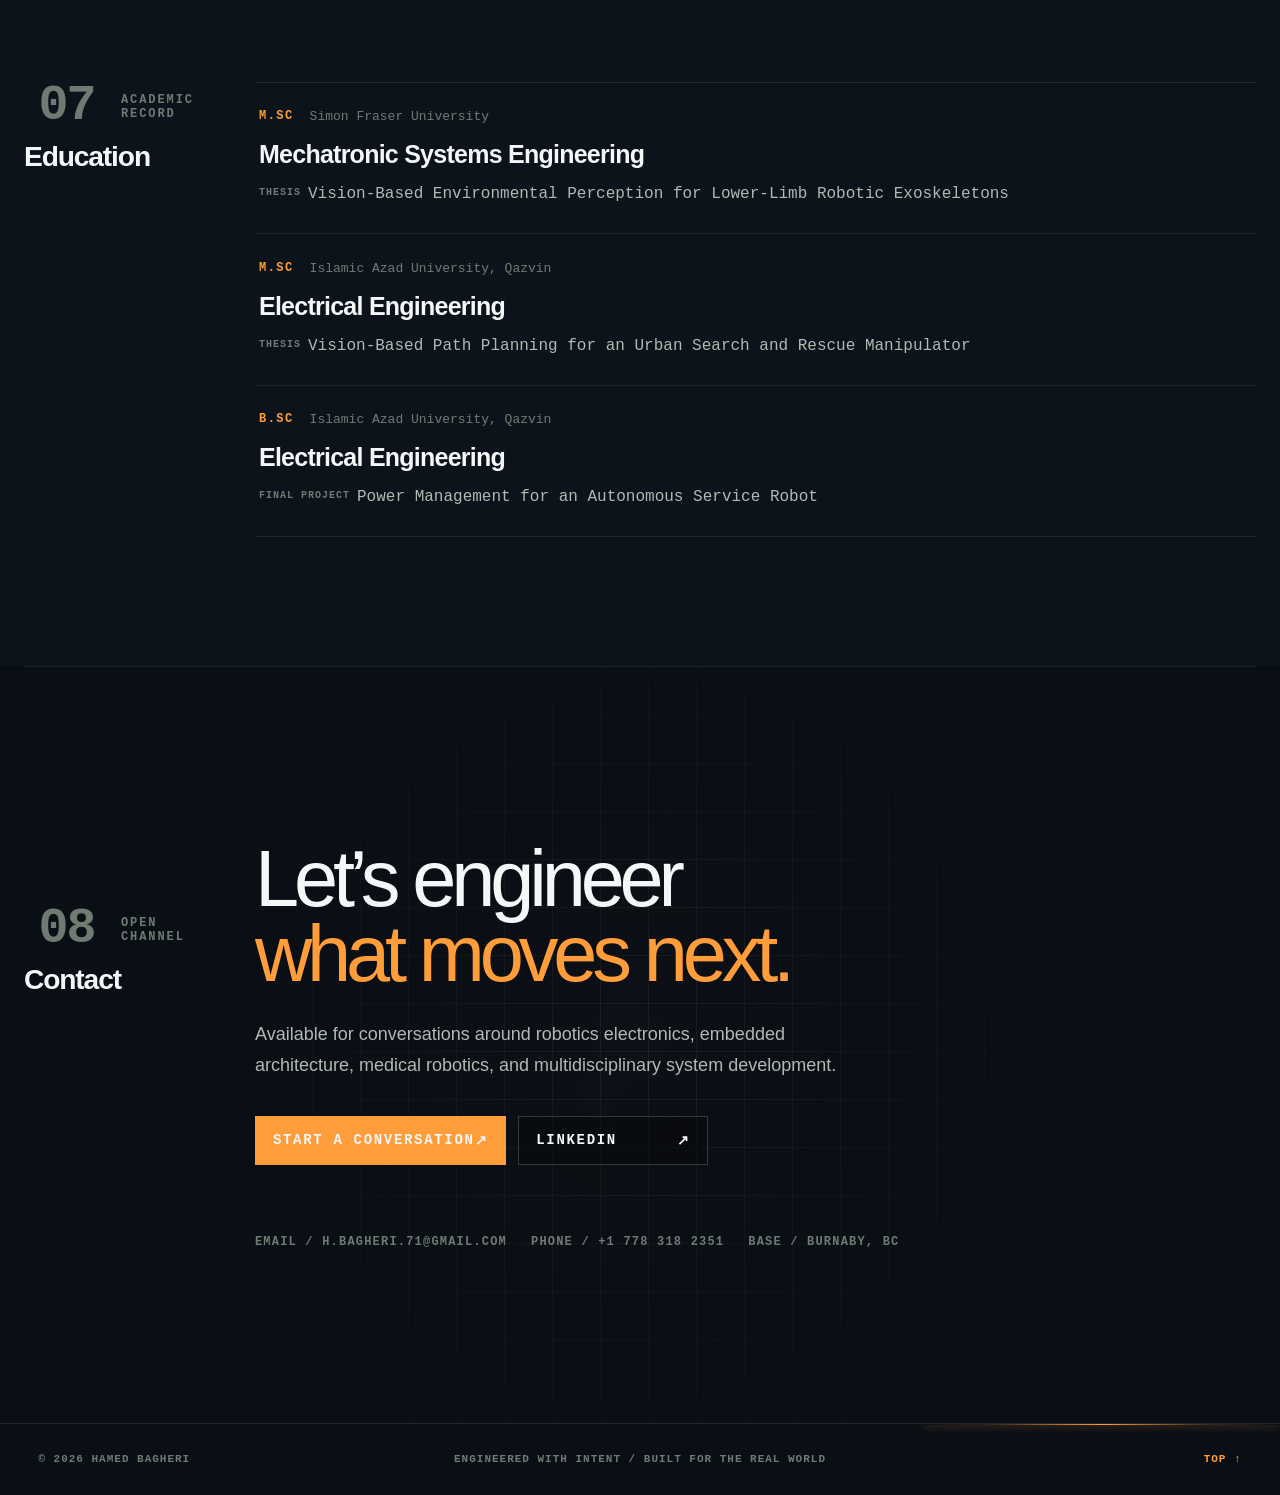
==== commit b46052ae: "Refine portfolio background hierarchy" ====
--- a/index.html
+++ b/index.html
@@ -21,6 +21,8 @@
    :root {
     --portfolio-bg: #0a0f16;
     --portfolio-bg-alt: #0d131b;
+    --portfolio-panel: #101720;
+    --portfolio-line: rgba(177, 185, 178, 0.14);
     --portfolio-accent: #f0a557;
     --portfolio-accent-deep: #d98a3d;
     --portfolio-text: #f4f6f8;
@@ -104,17 +106,23 @@
     max-width: 720px;
    }
 
-   .skill-card {
+   main .skills-grid {
+    border-top-color: var(--portfolio-line) !important;
+    border-left-color: var(--portfolio-line) !important;
+   }
+
+   main .skills-grid .skill-card {
     padding: 22px 24px !important;
-    background: var(--portfolio-bg) !important;
-    border-color: rgba(255, 255, 255, 0.085) !important;
+    background: var(--portfolio-panel) !important;
+    border-right-color: var(--portfolio-line) !important;
+    border-bottom-color: var(--portfolio-line) !important;
     transition: transform 180ms ease, border-color 180ms ease, background 180ms ease !important;
    }
 
-   .skill-card:hover {
+   main .skills-grid .skill-card:hover {
     transform: translateY(-3px);
     border-color: rgba(217, 138, 61, 0.42) !important;
-    background: #0c121a !important;
+    background: var(--portfolio-panel) !important;
    }
 
    .skill-card li {
@@ -124,7 +132,12 @@
    .project-card,
    .dossier,
    .contact-panel {
-    border-color: rgba(255, 255, 255, 0.085) !important;
+    border-color: var(--portfolio-line) !important;
+   }
+
+   .dossier,
+   .contact-panel {
+    background: var(--portfolio-panel) !important;
    }
 
    ::selection {
@@ -140,7 +153,7 @@
      clip-path: none;
     }
 
-    .skill-card {
+   main .skills-grid .skill-card {
      padding: 19px 18px !important;
     }
    }
@@ -880,7 +893,7 @@
   flex-direction: column !important;
   justify-content: center !important;
   align-items: center !important;
-  background: #0d131b !important;
+  background: var(--portfolio-panel) !important;
   border: 0 !important;
   box-shadow: none !important;
   transform: none !important;
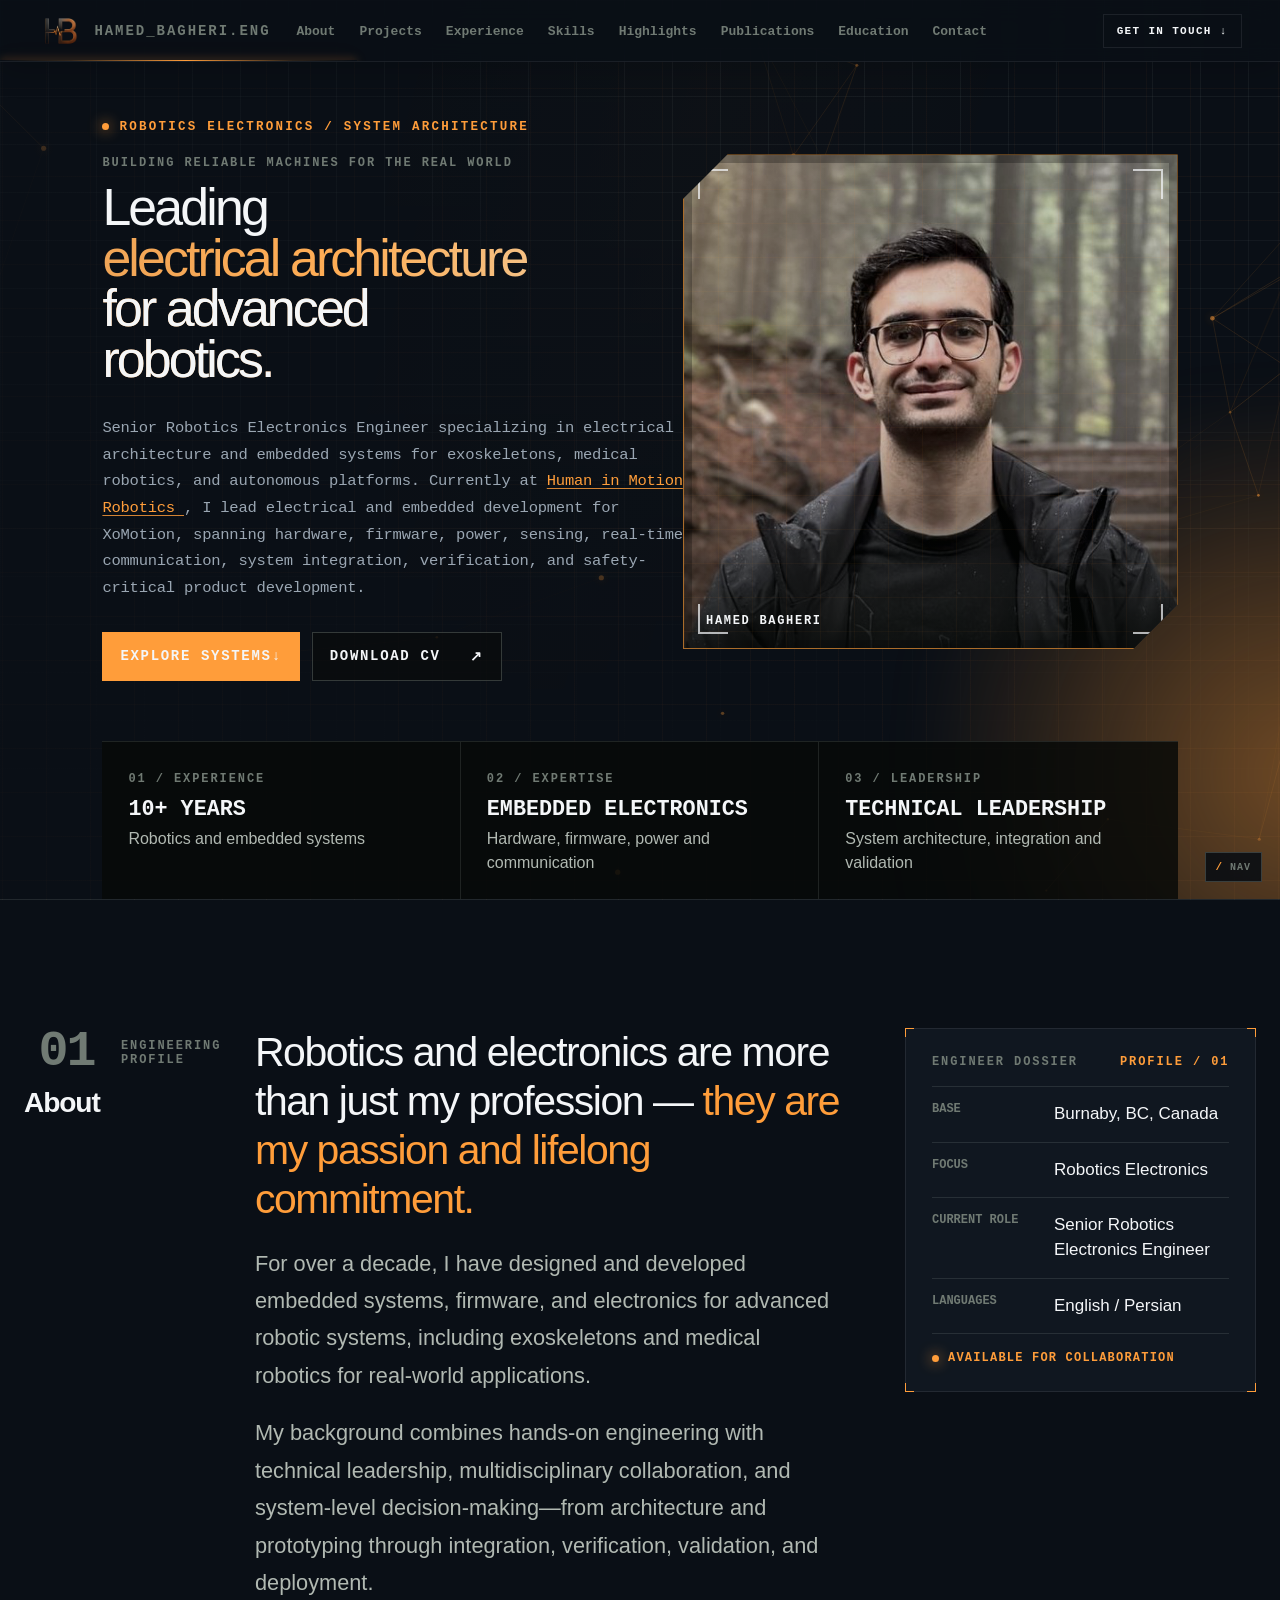
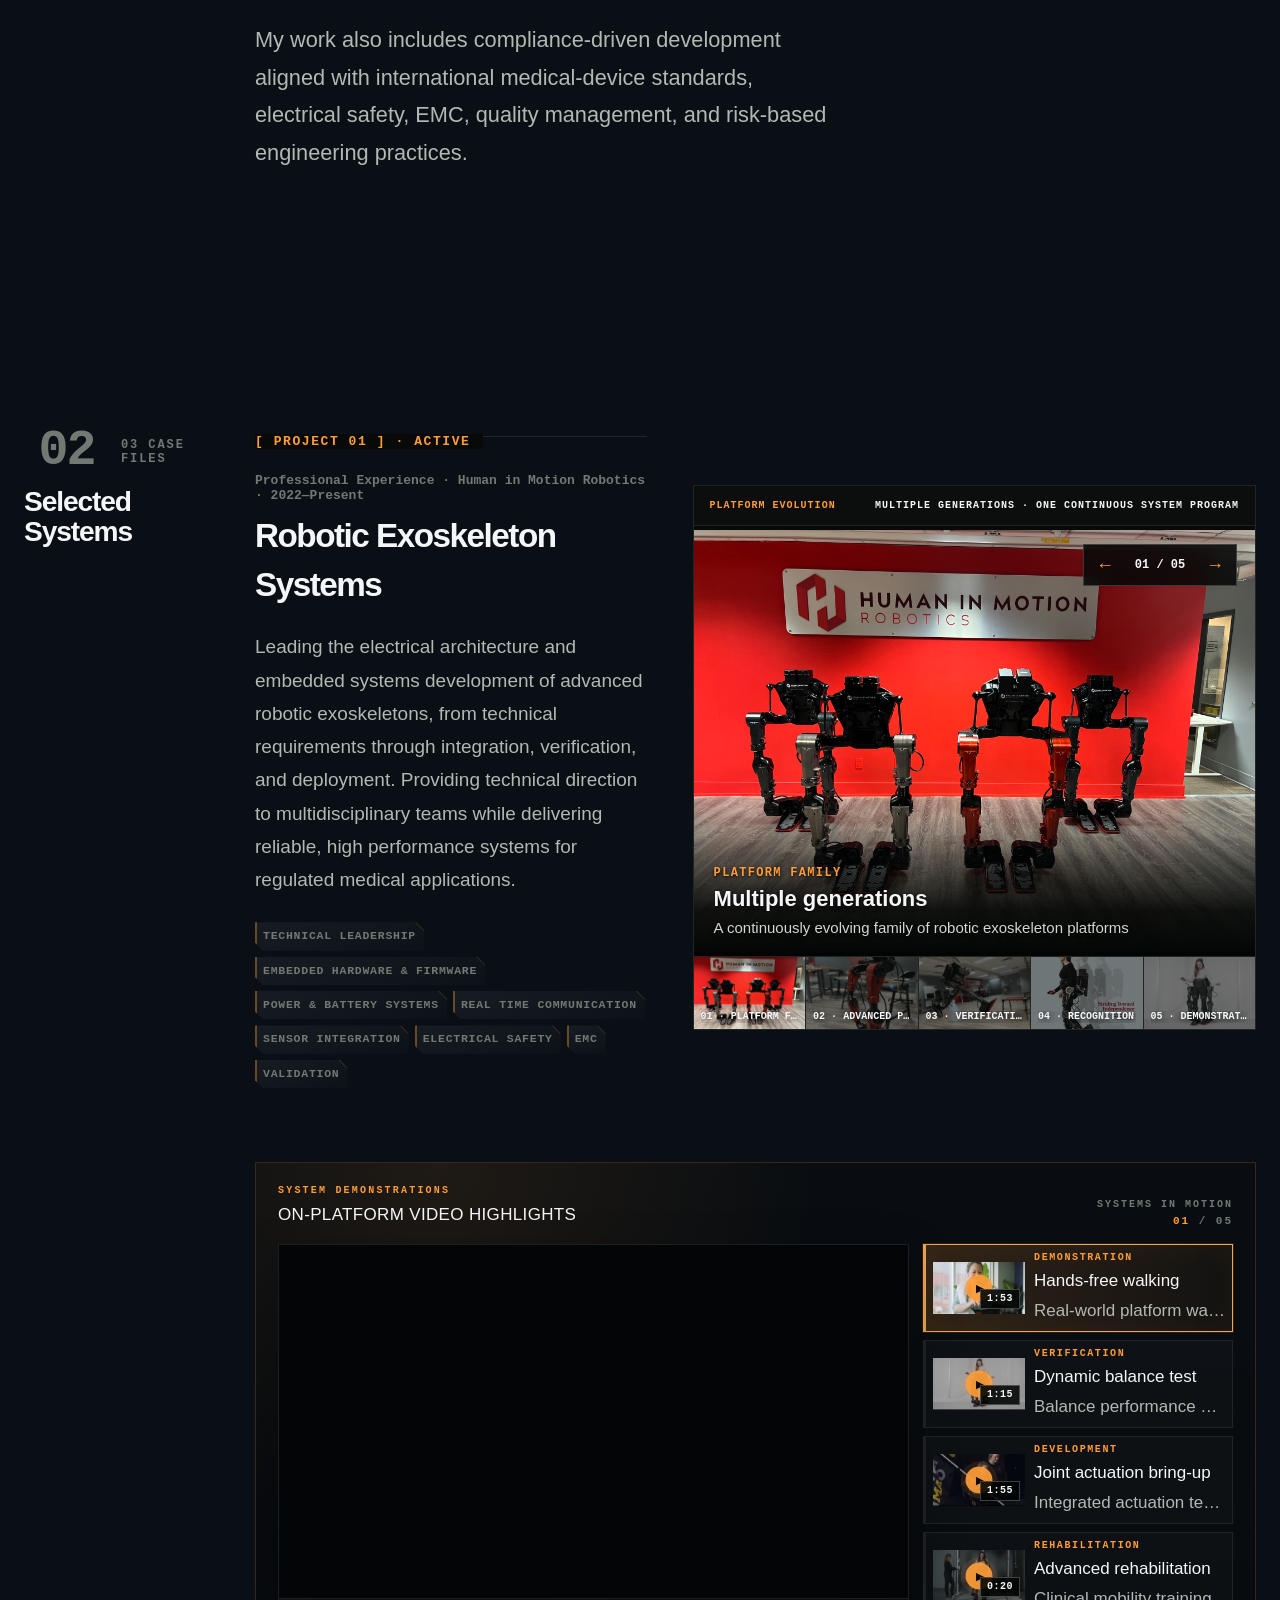
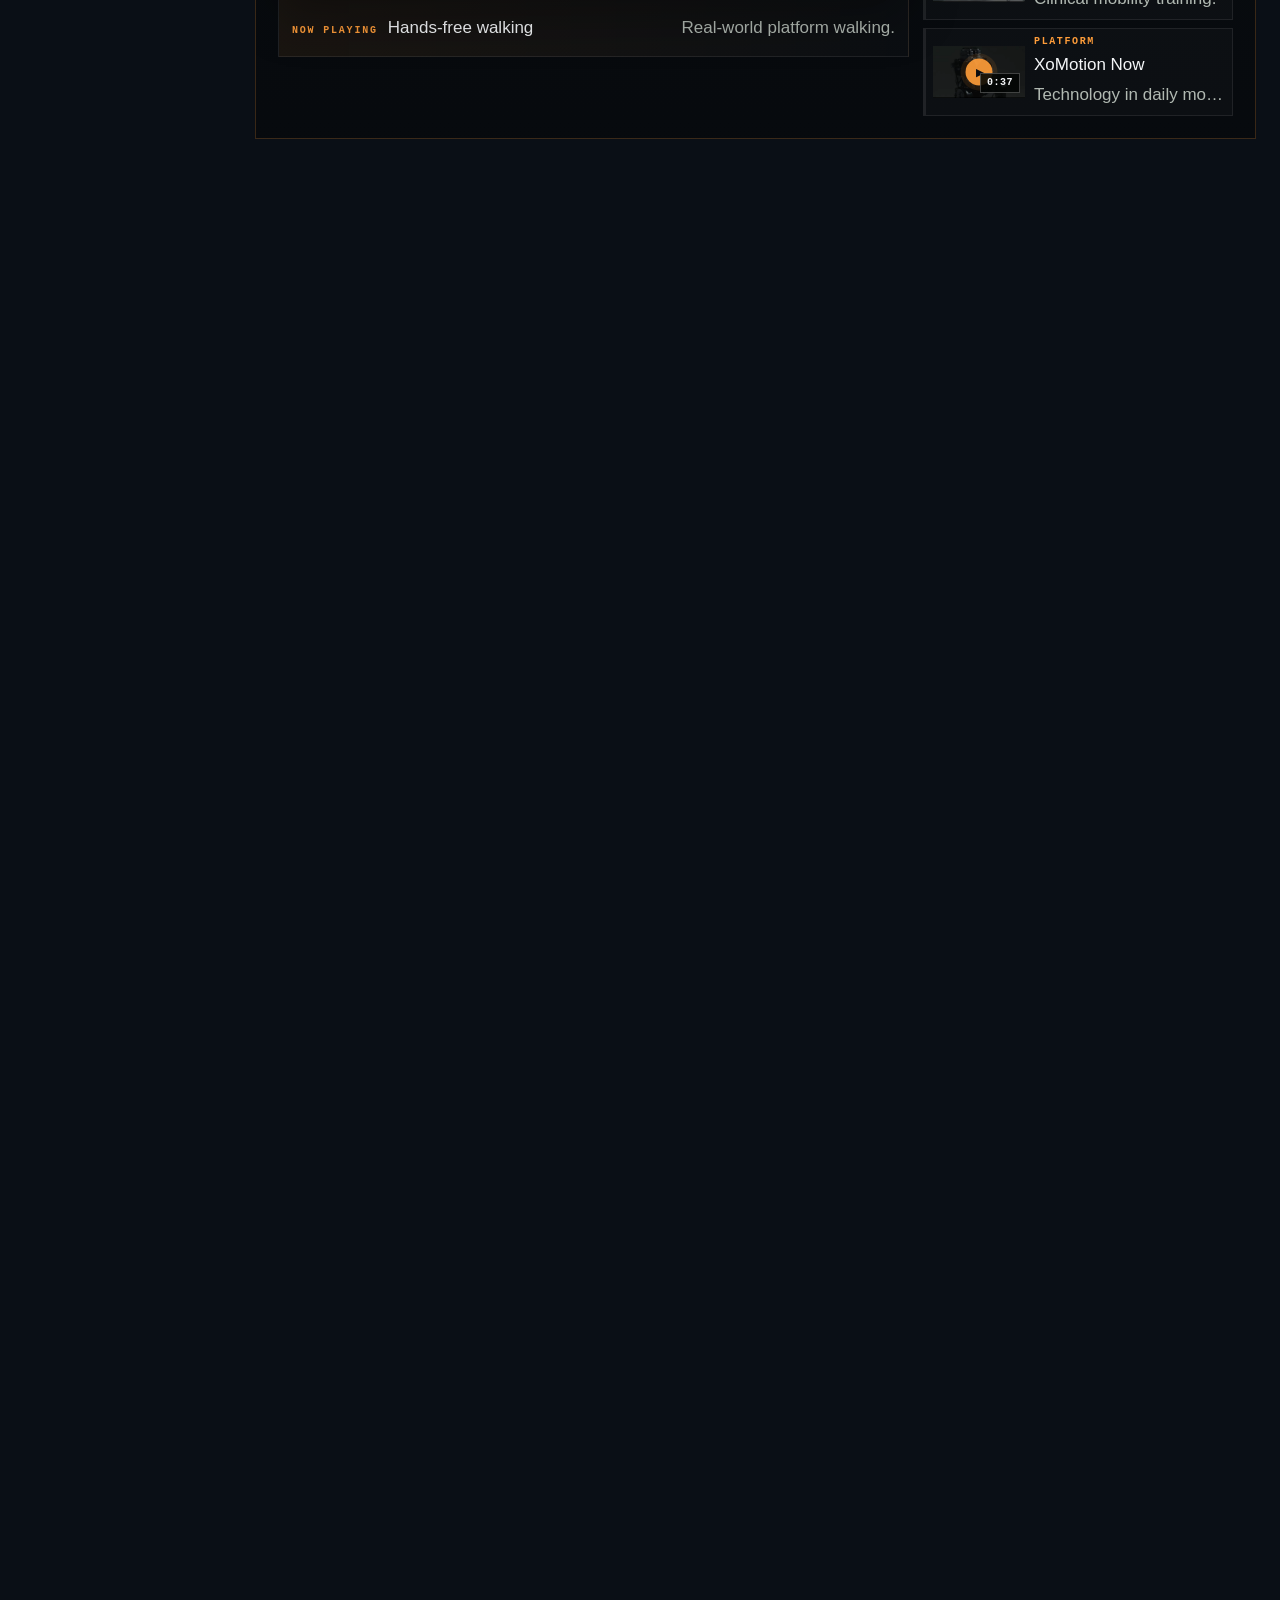
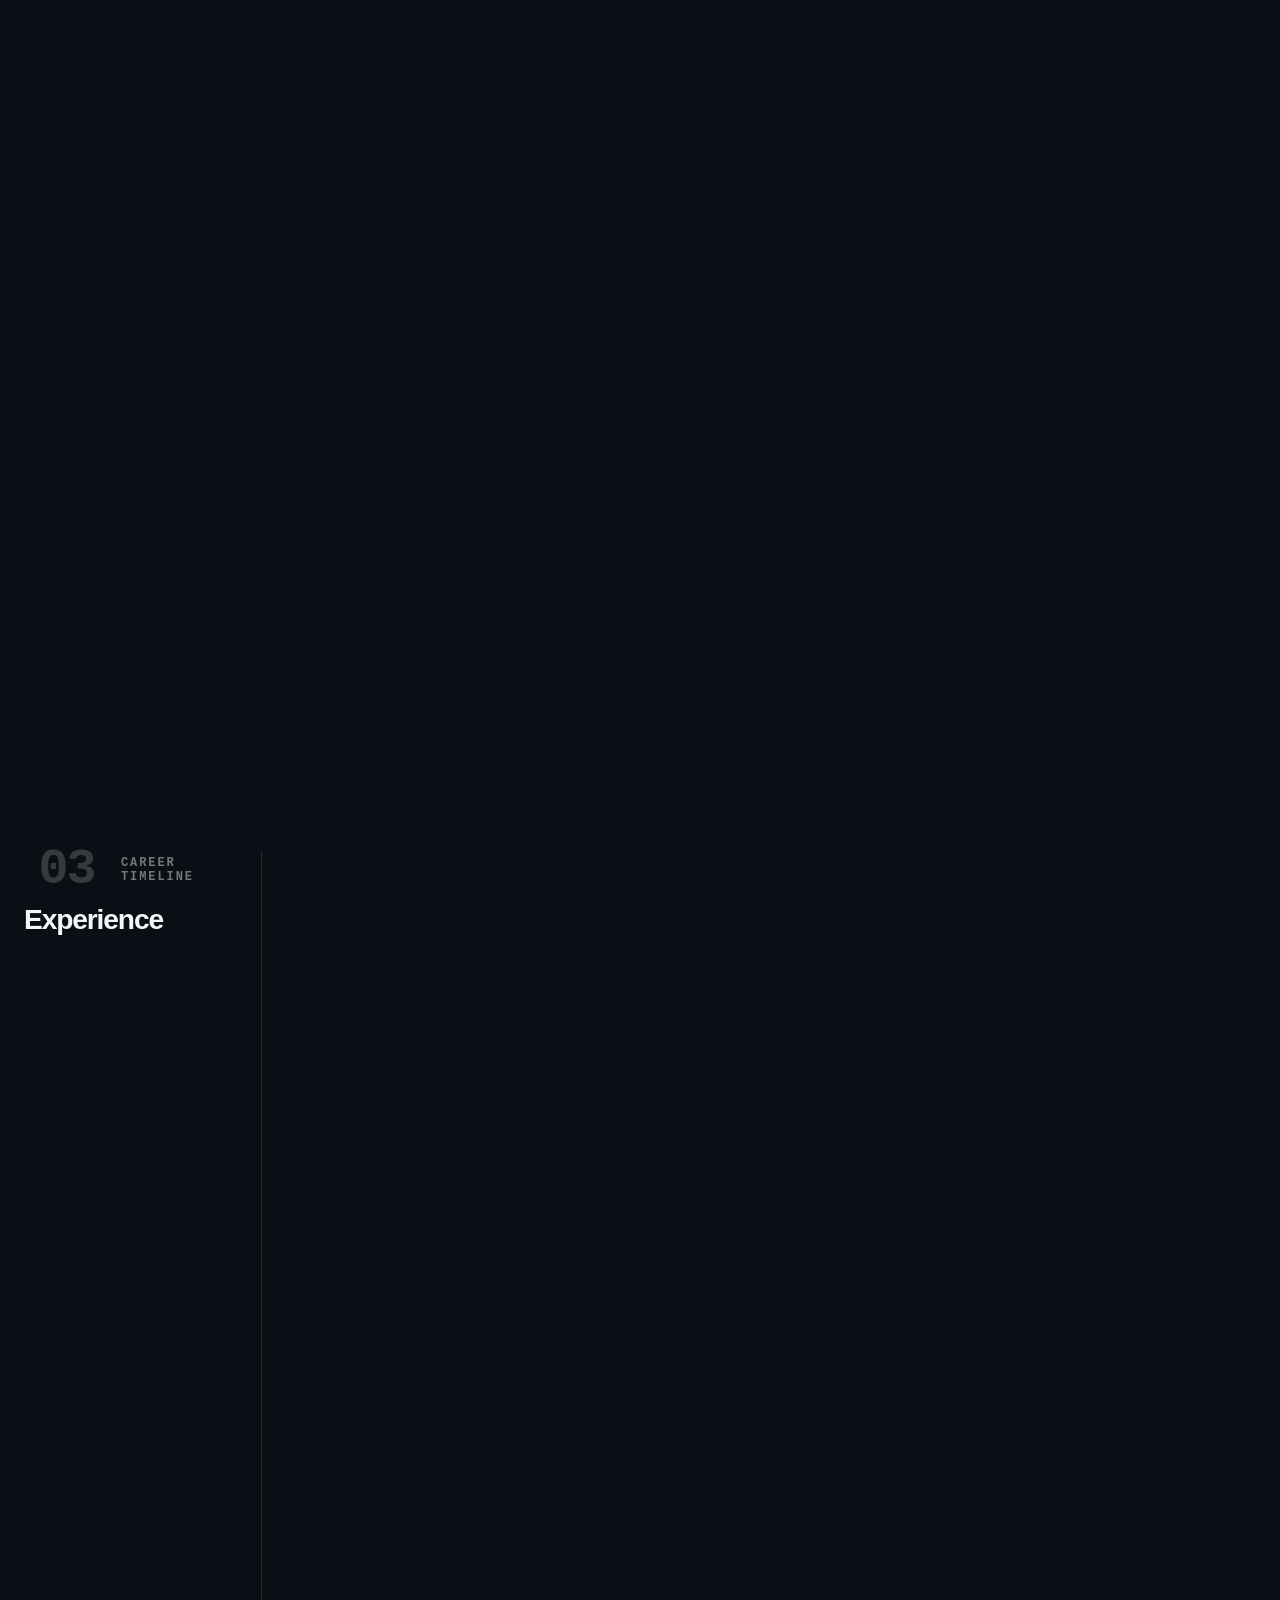
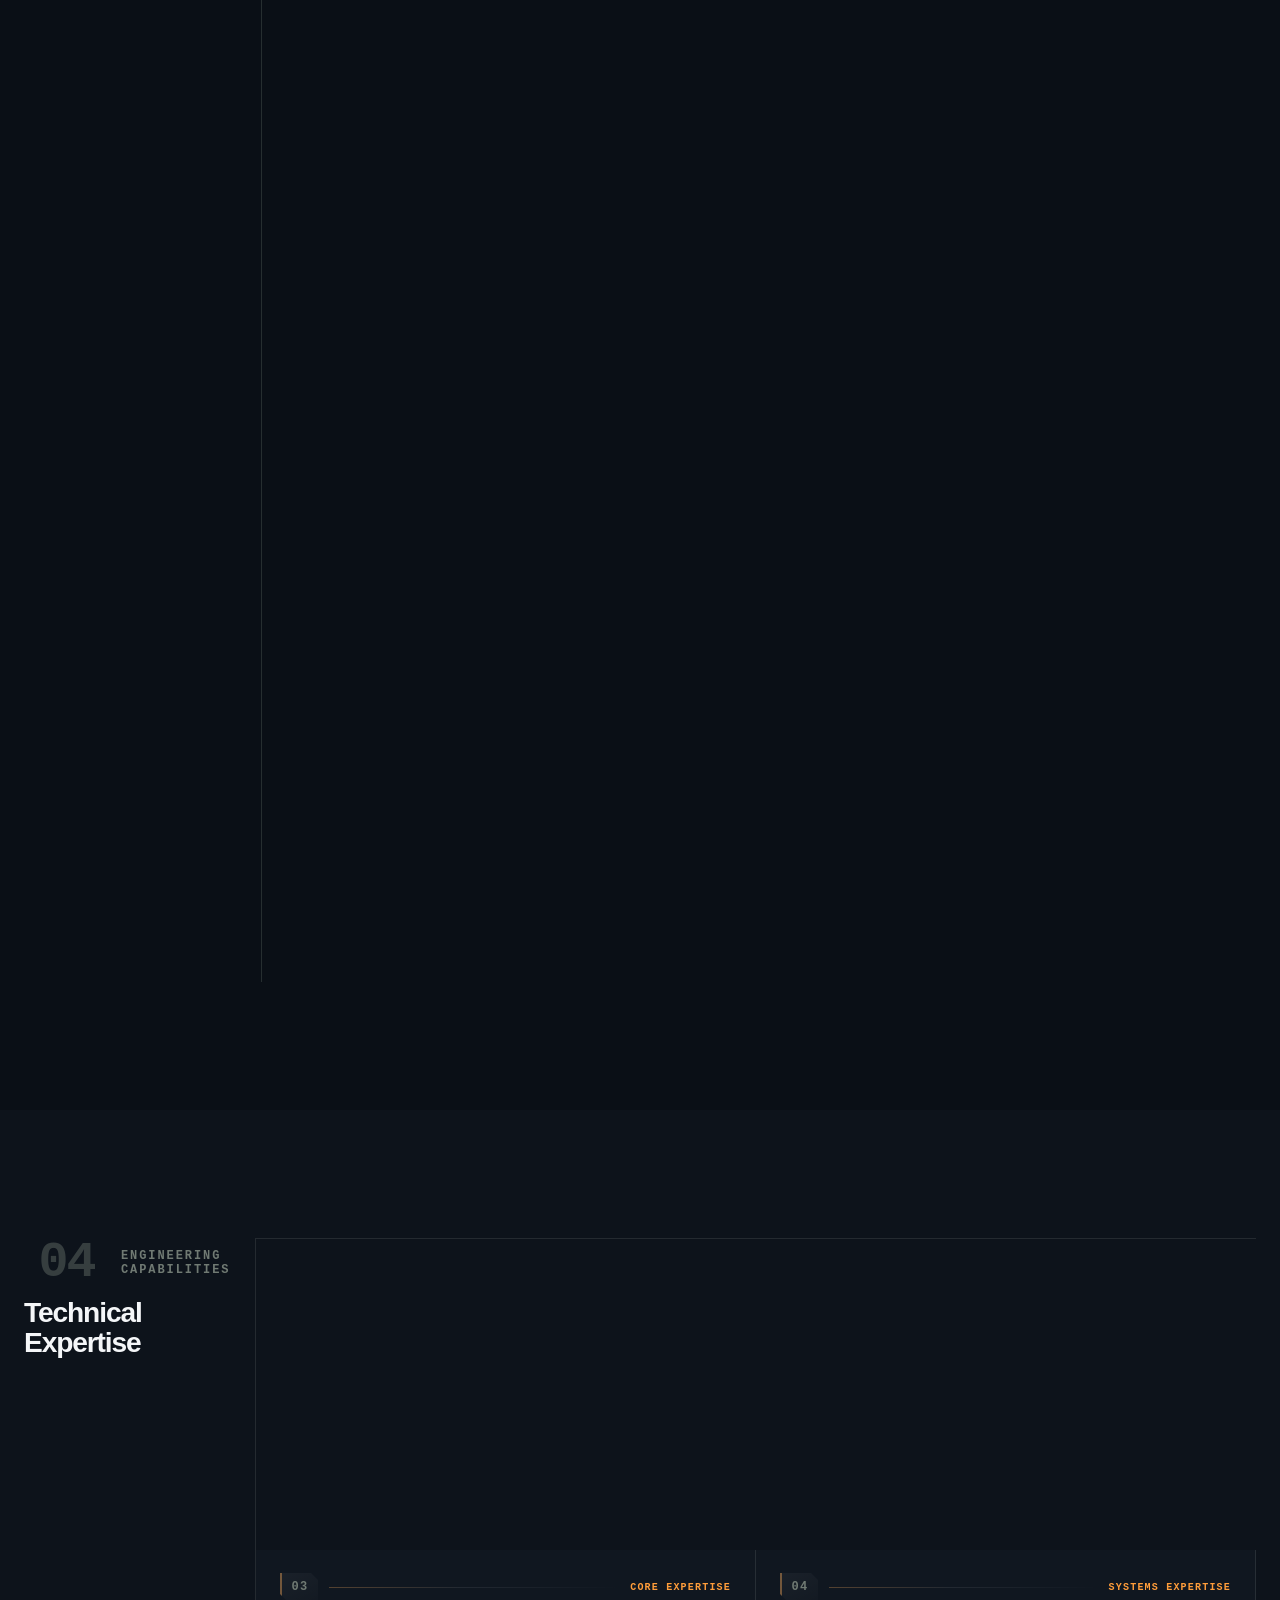
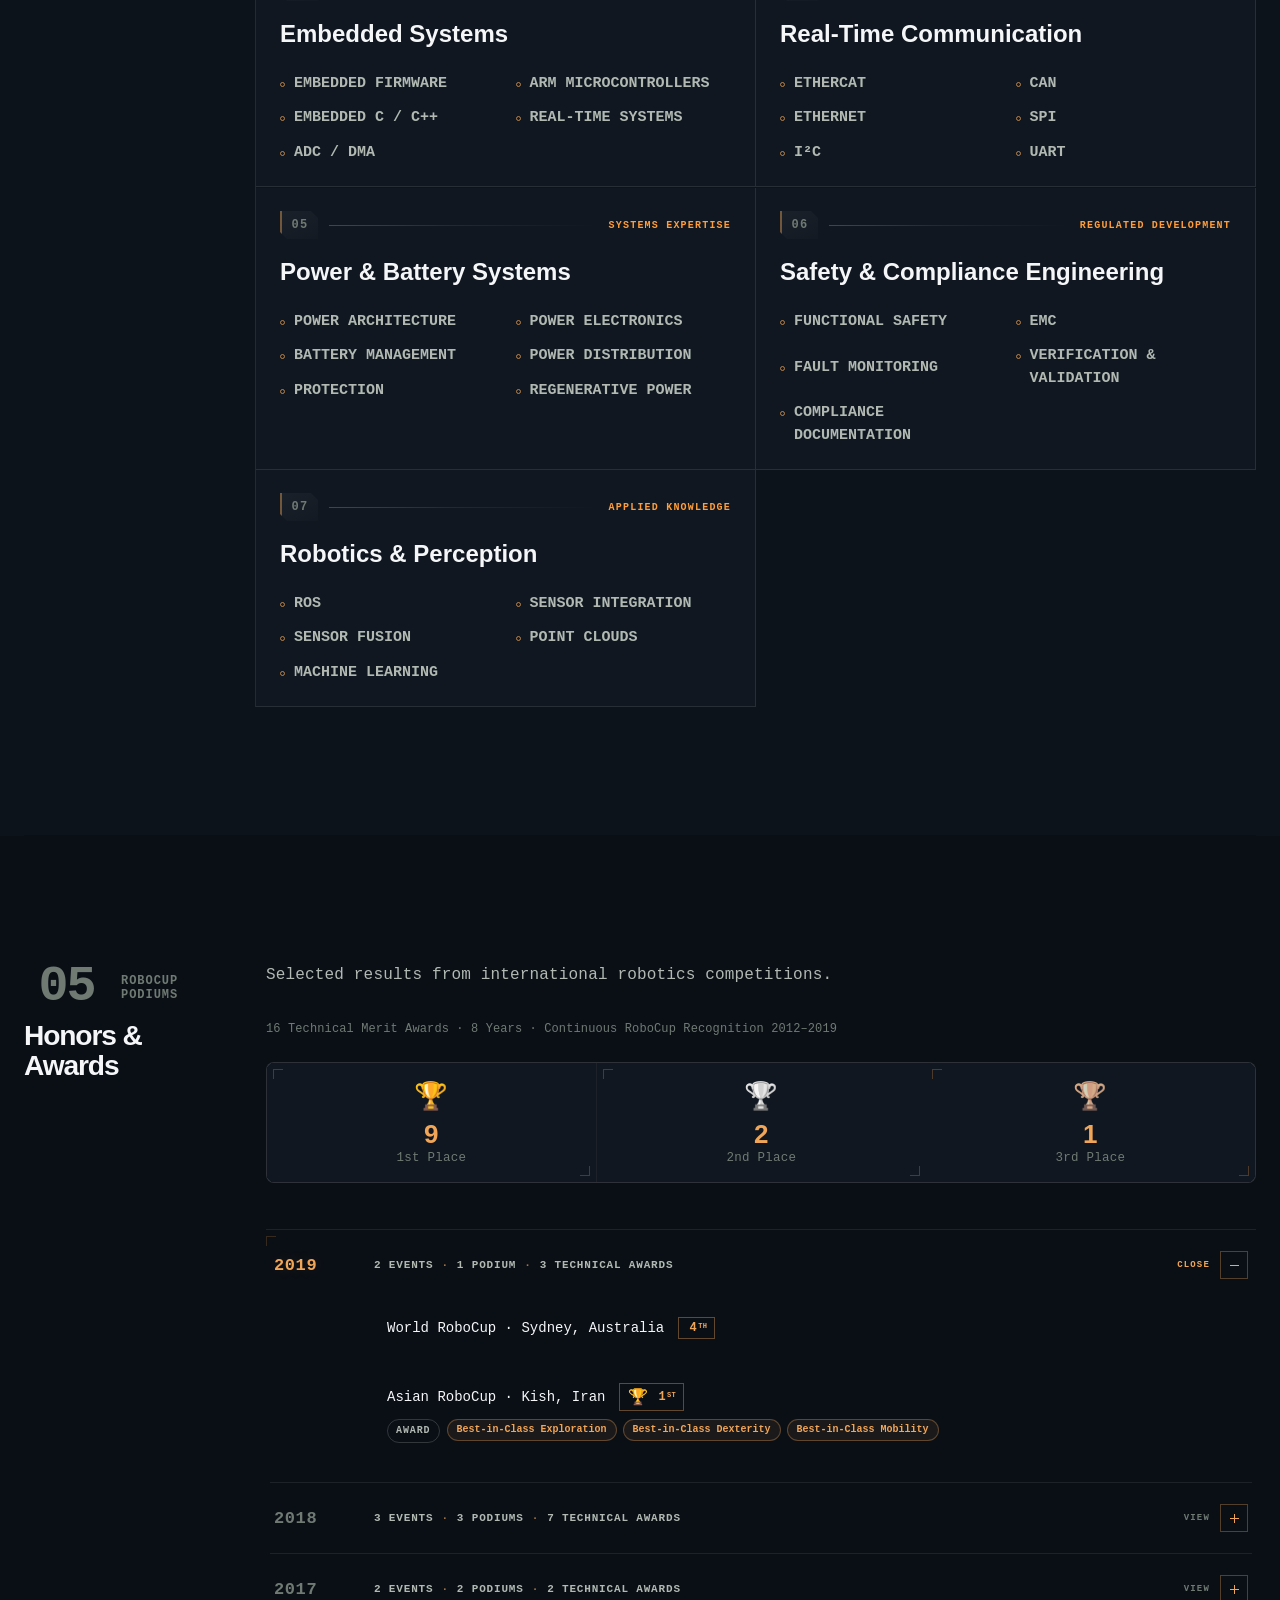
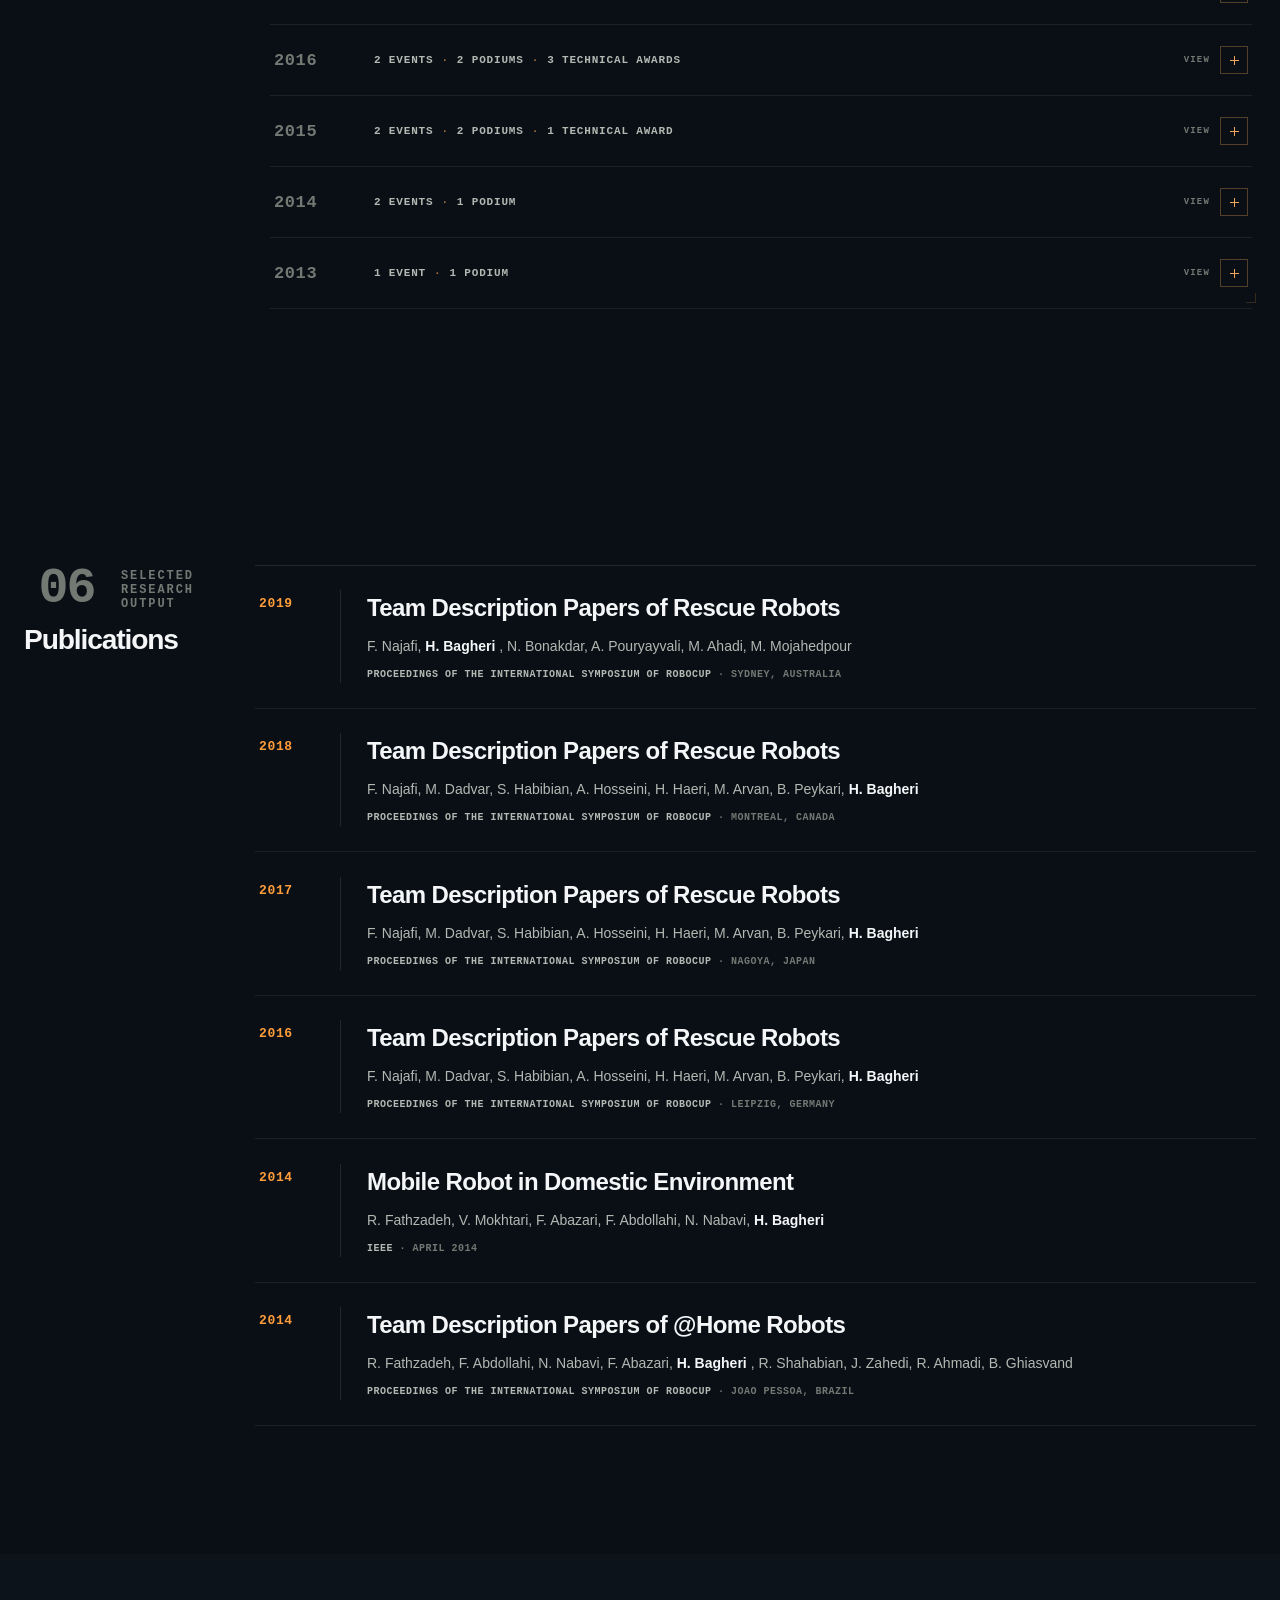
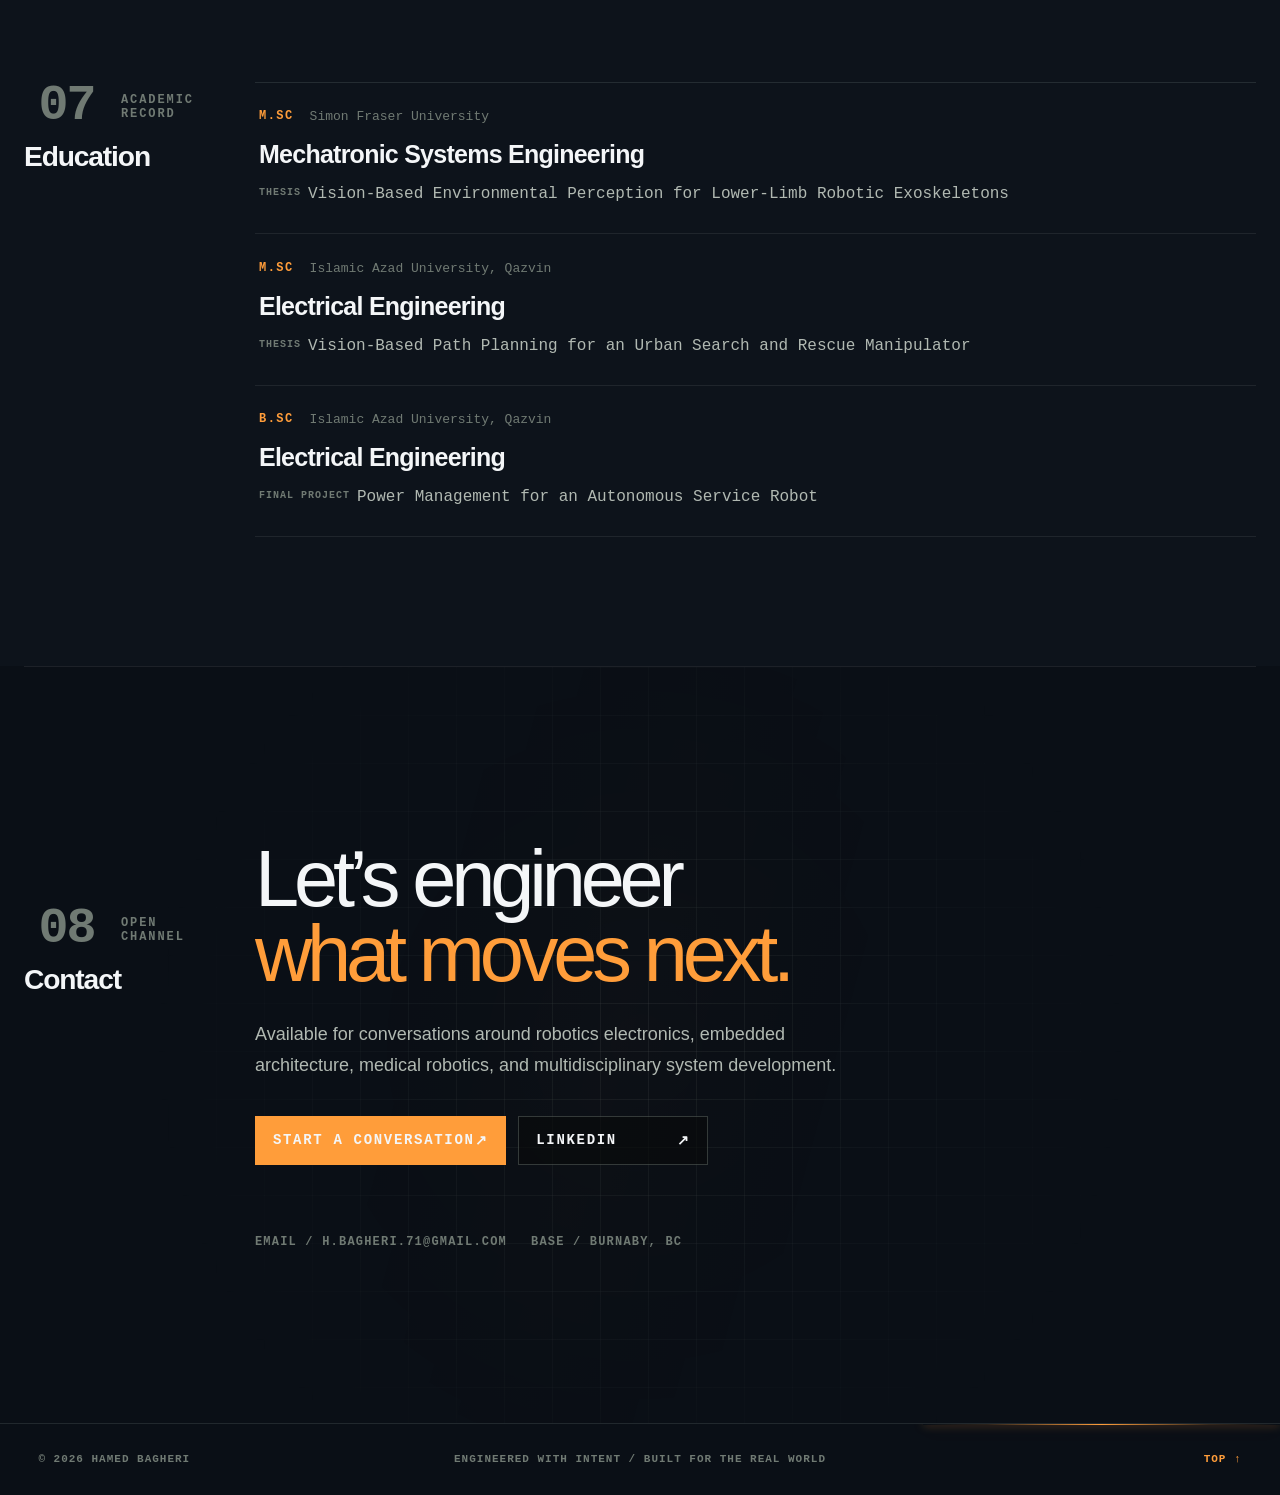
==== commit 66ad4341: "Publish public resume and remove phone number" ====
--- a/index.html
+++ b/index.html
@@ -1591,7 +1591,7 @@
         ↓
        </span>
 </button>
-<a class="secondary-btn" href="https://hamed-bagheri-robotics.hamedb1992.chatgpt.site/hamed-bagheri-resume.pdf" target="_blank">
+<a class="secondary-btn" href="./assets/hamed-bagheri-resume-public.pdf" rel="noopener" target="_blank">
        DOWNLOAD CV
        <span>
         ↗
@@ -3441,11 +3441,6 @@
        H.BAGHERI.71@GMAIL.COM
       </span>
 <span>
-       PHONE /
-       <!-- -->
-       +1 778 318 2351
-      </span>
-<span>
        BASE /
        <!-- -->
        BURNABY, BC
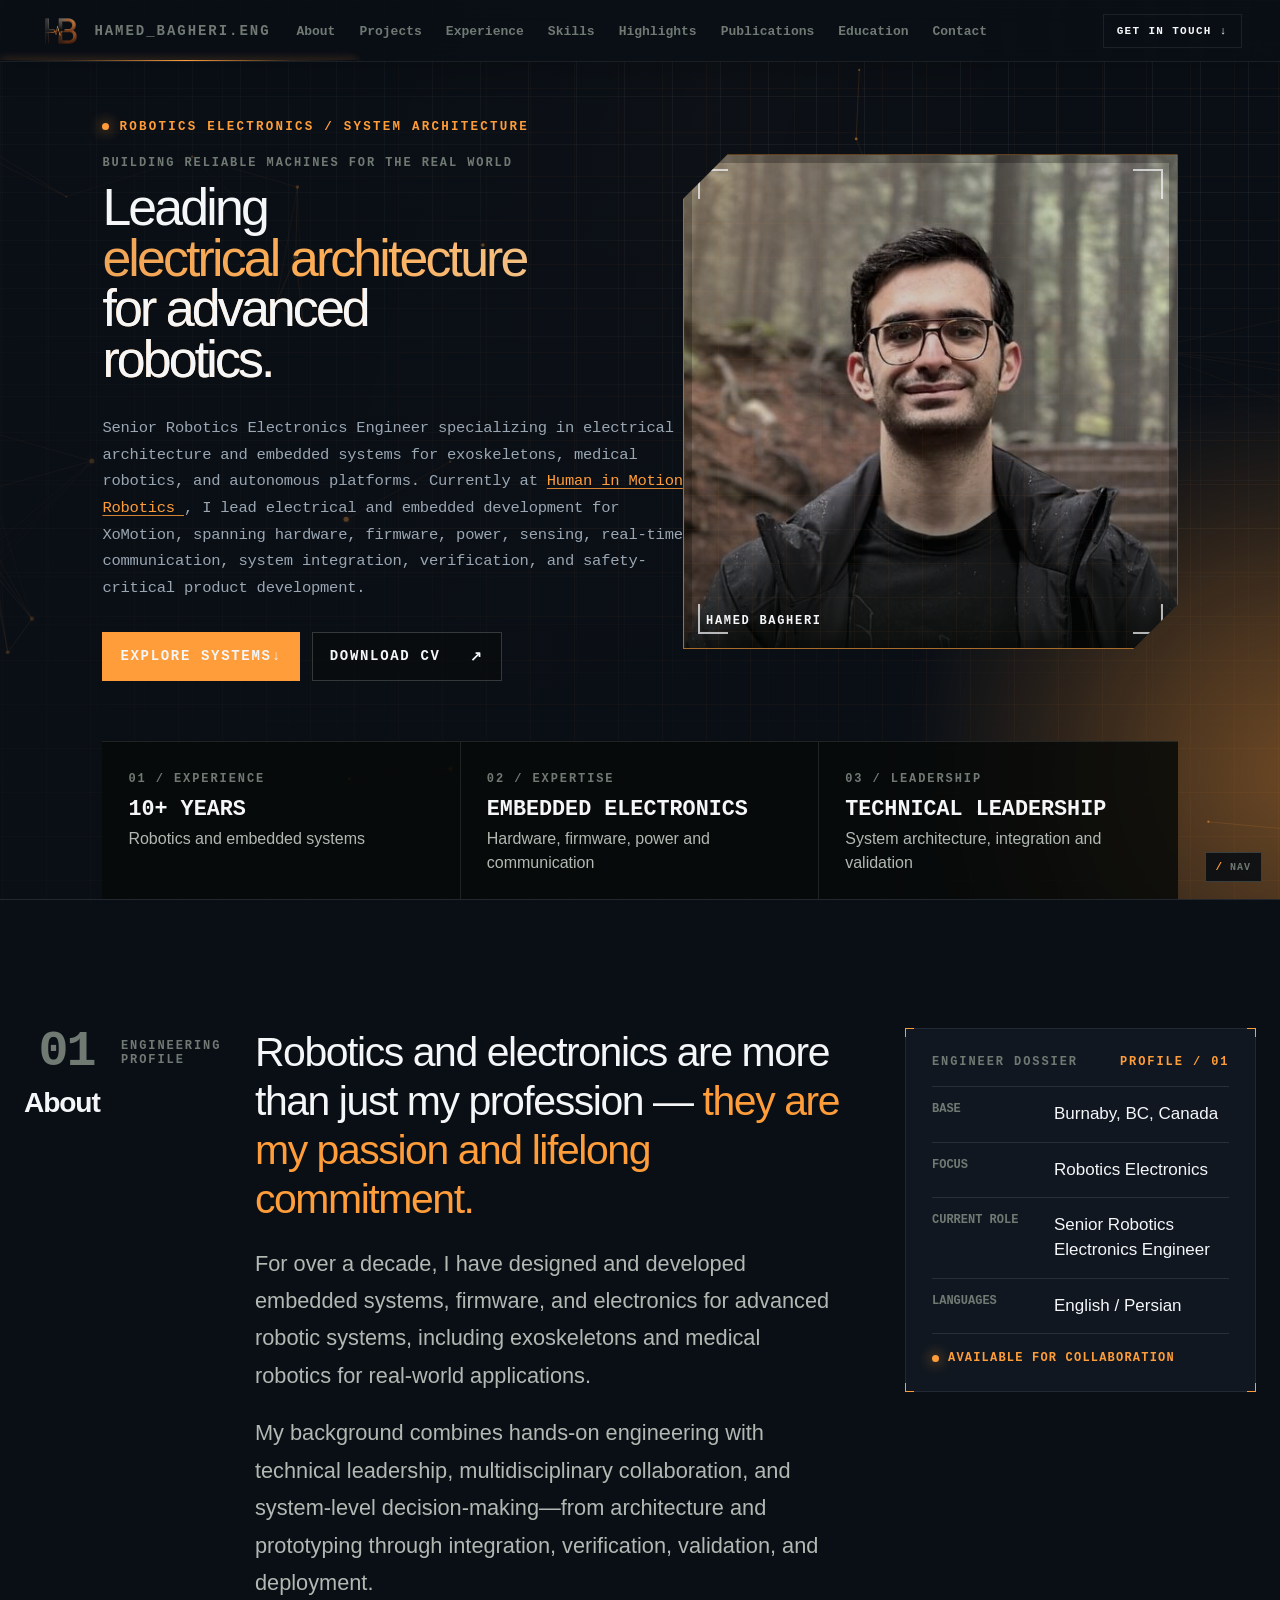
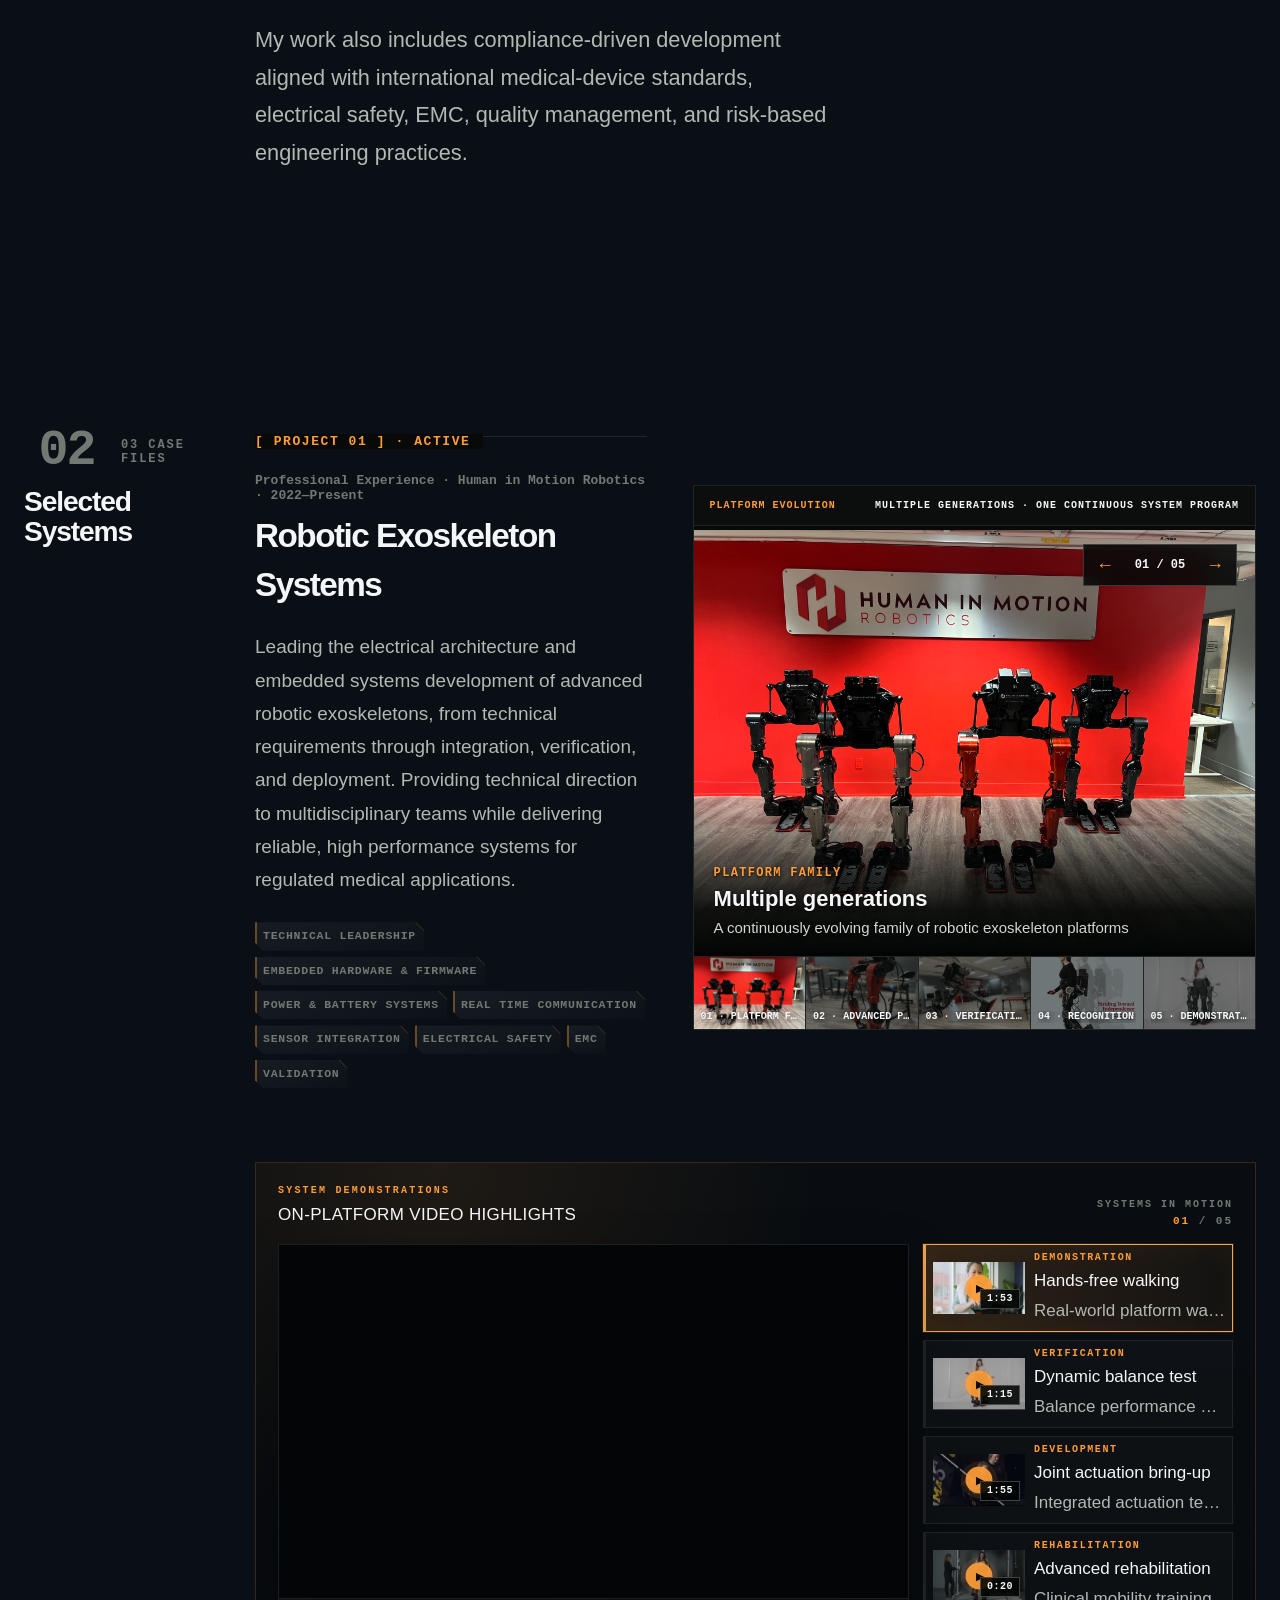
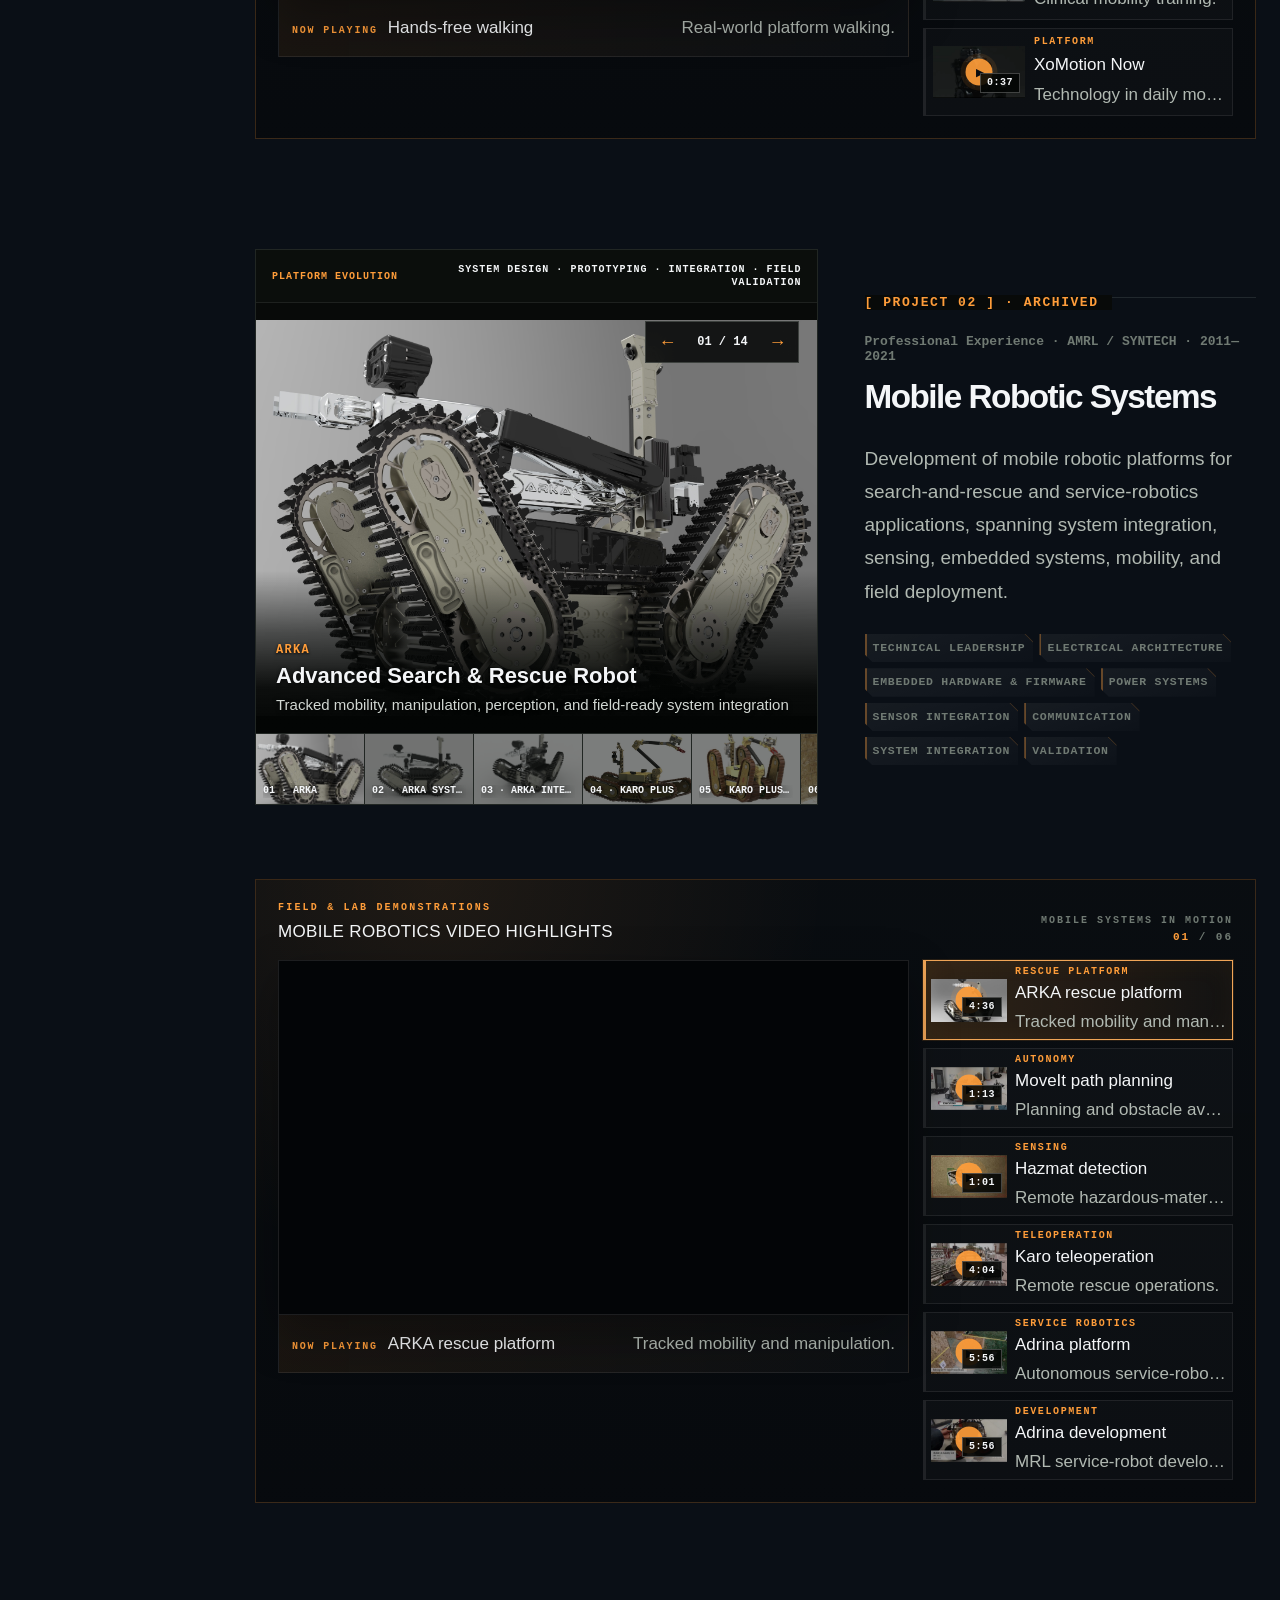
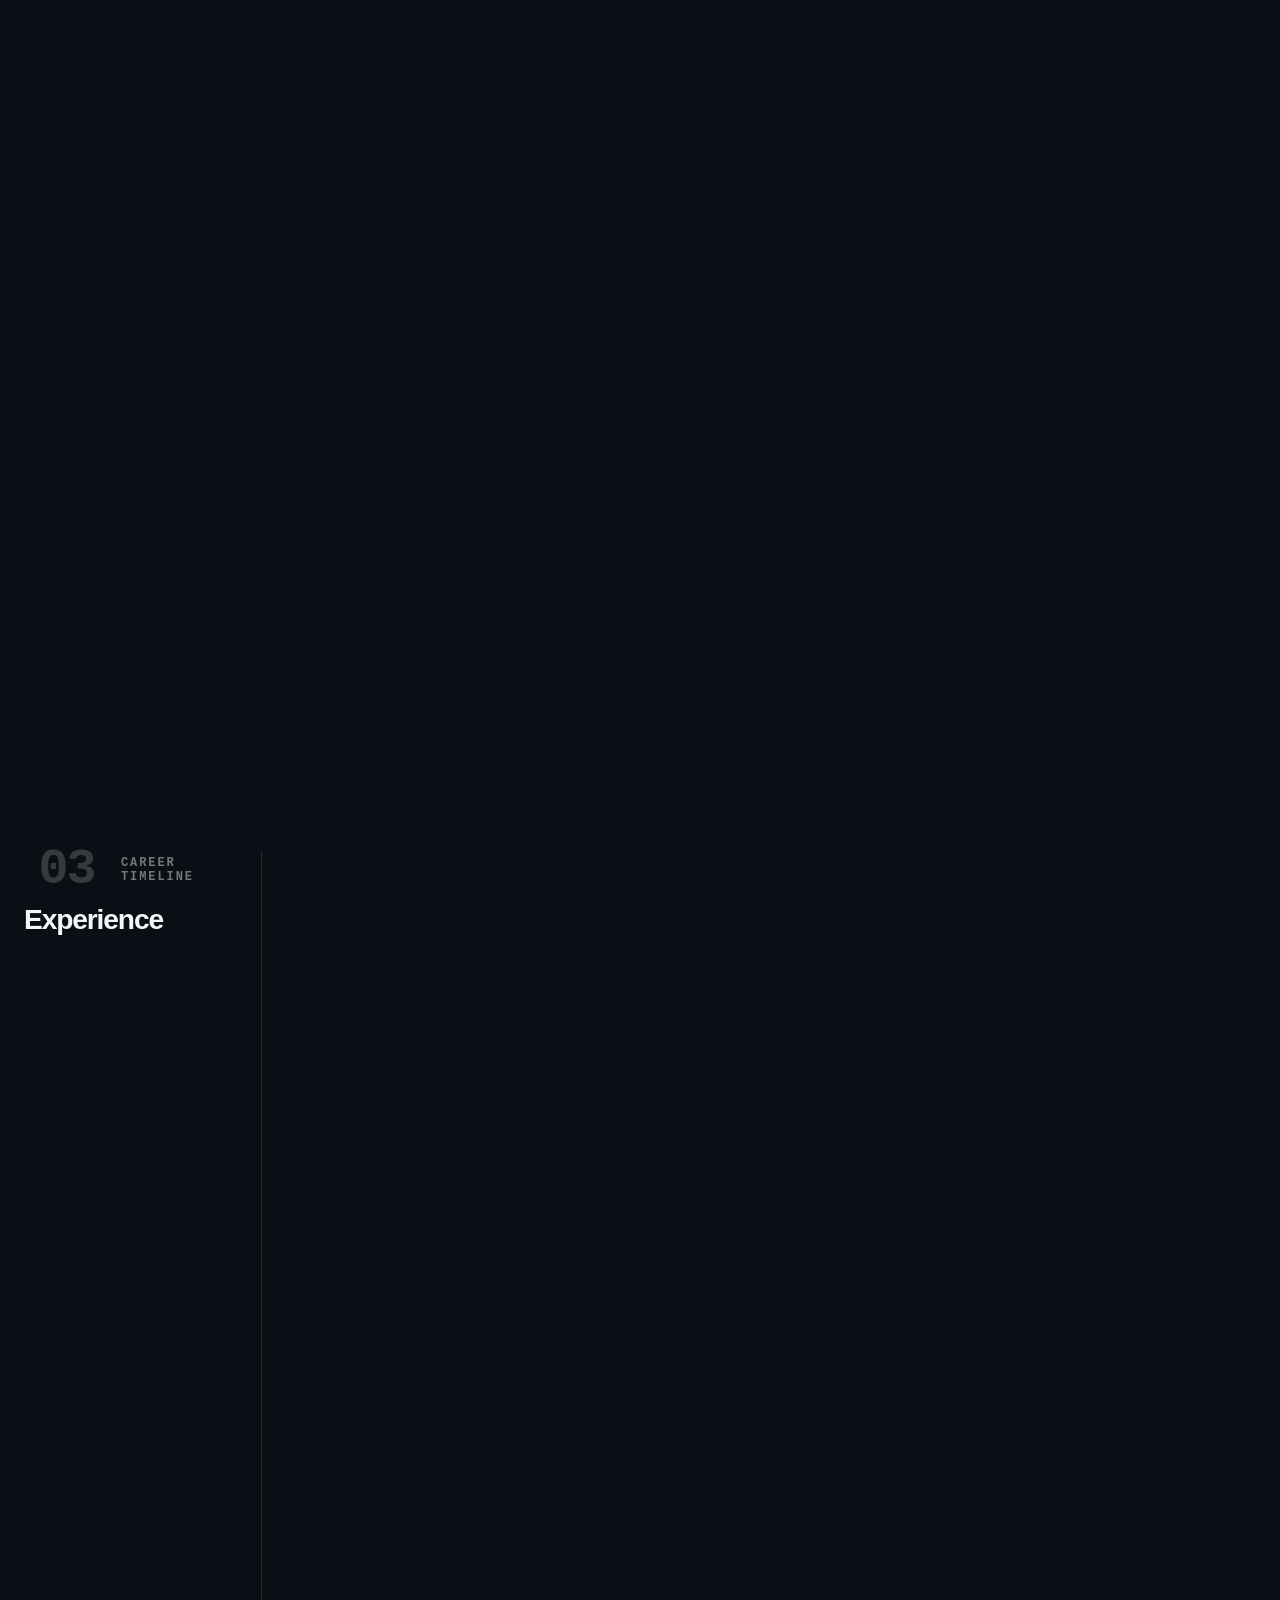
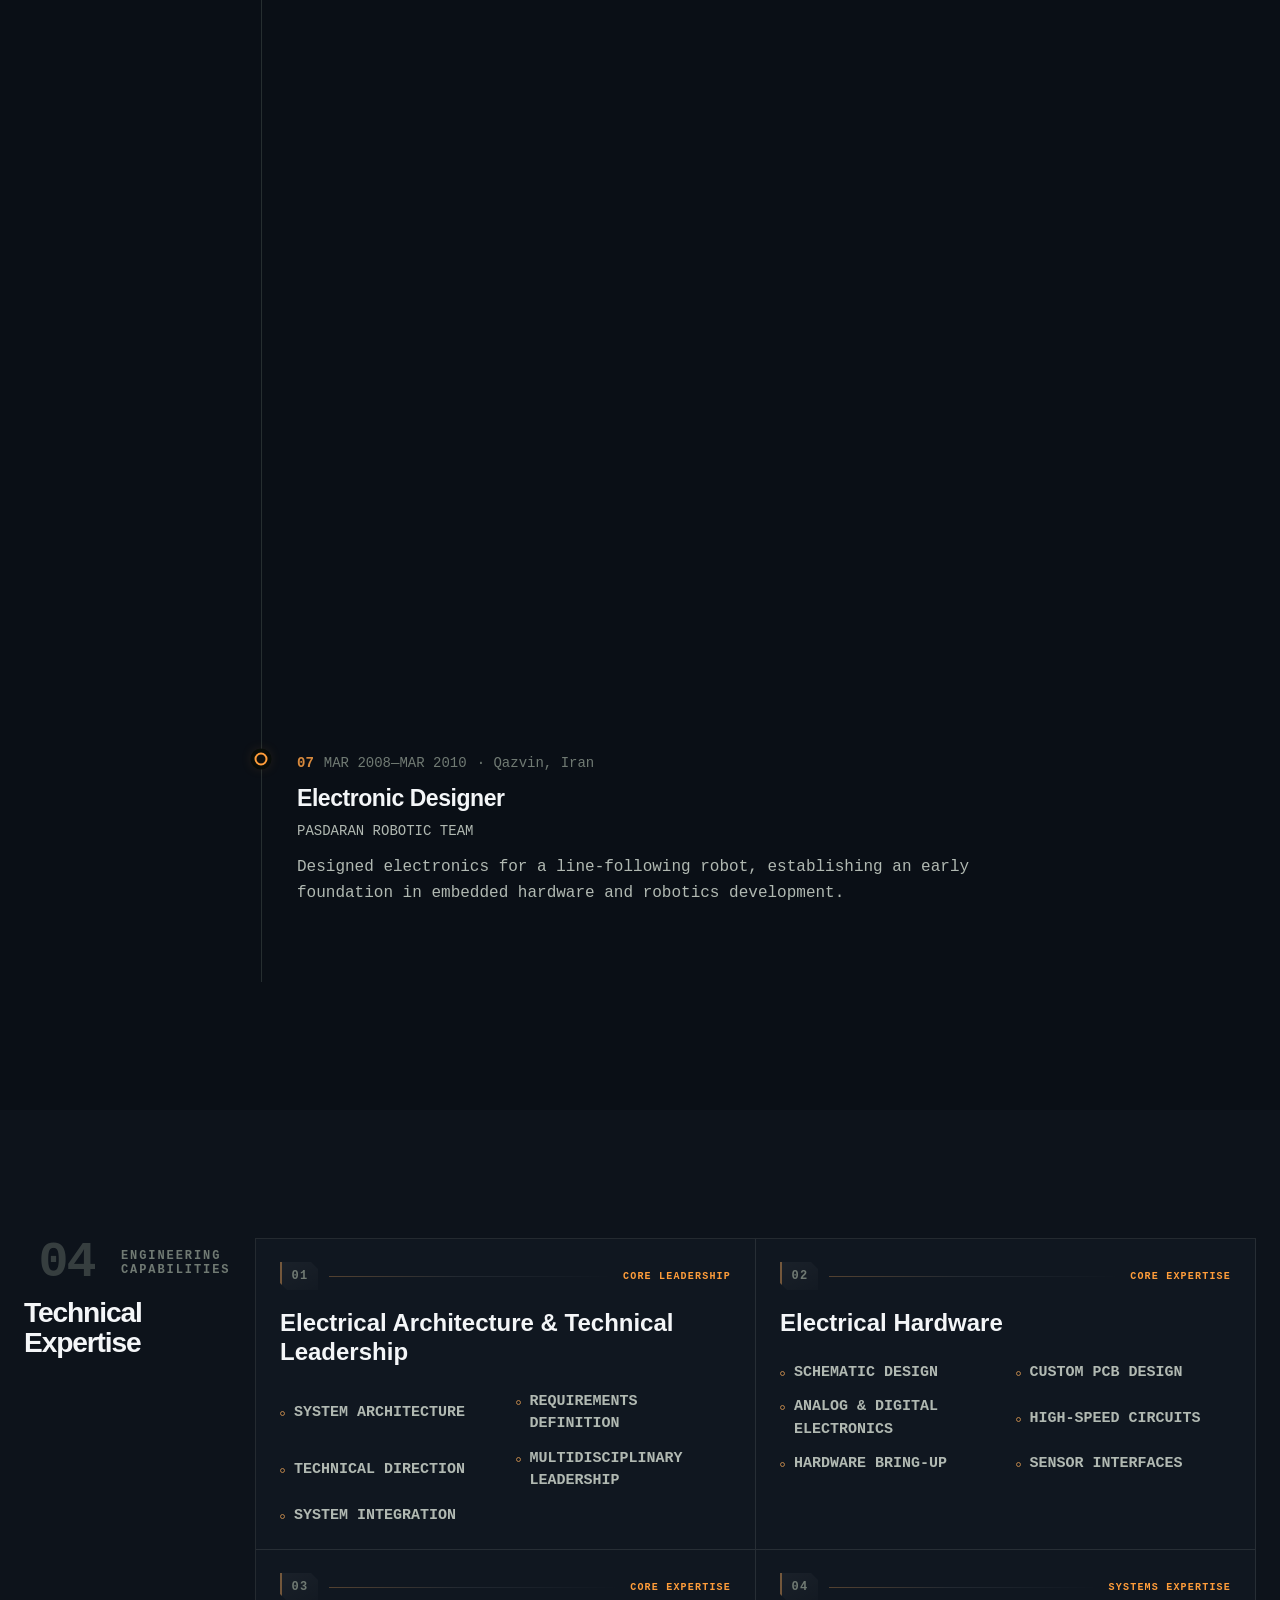
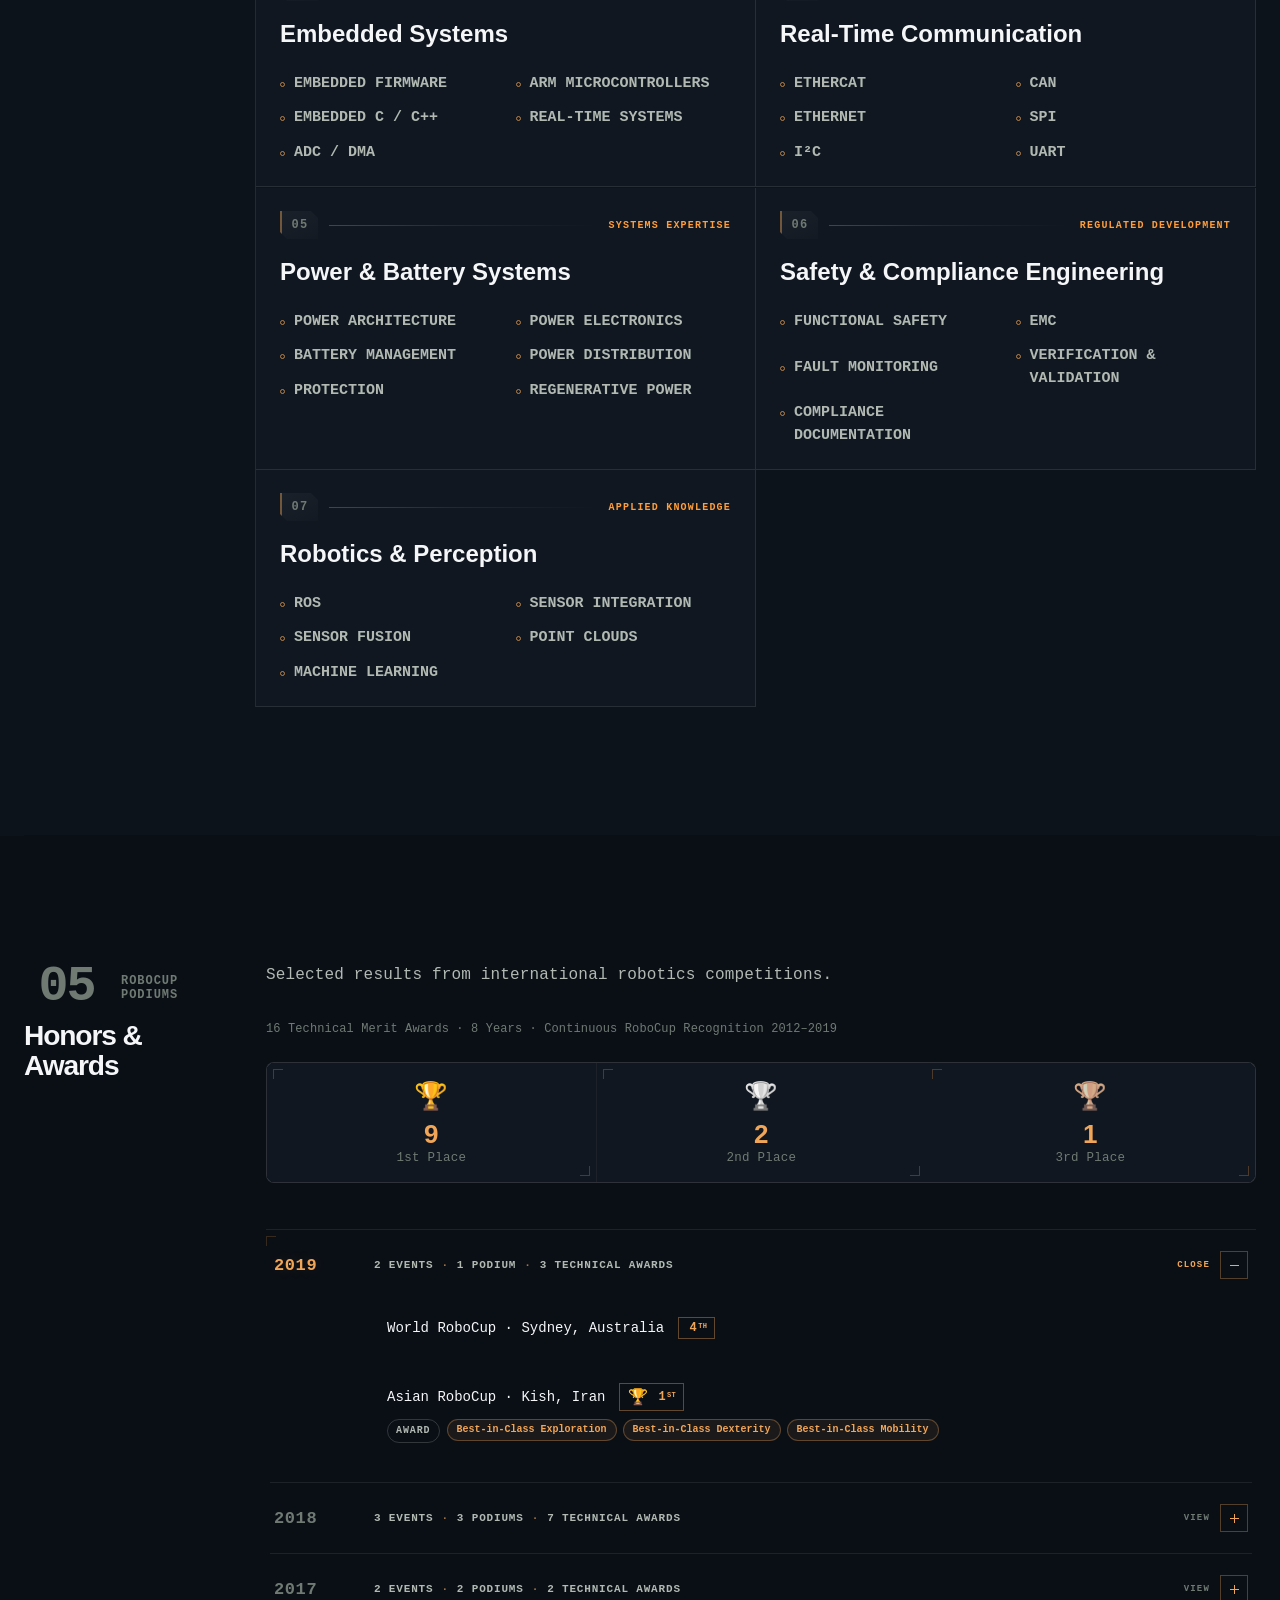
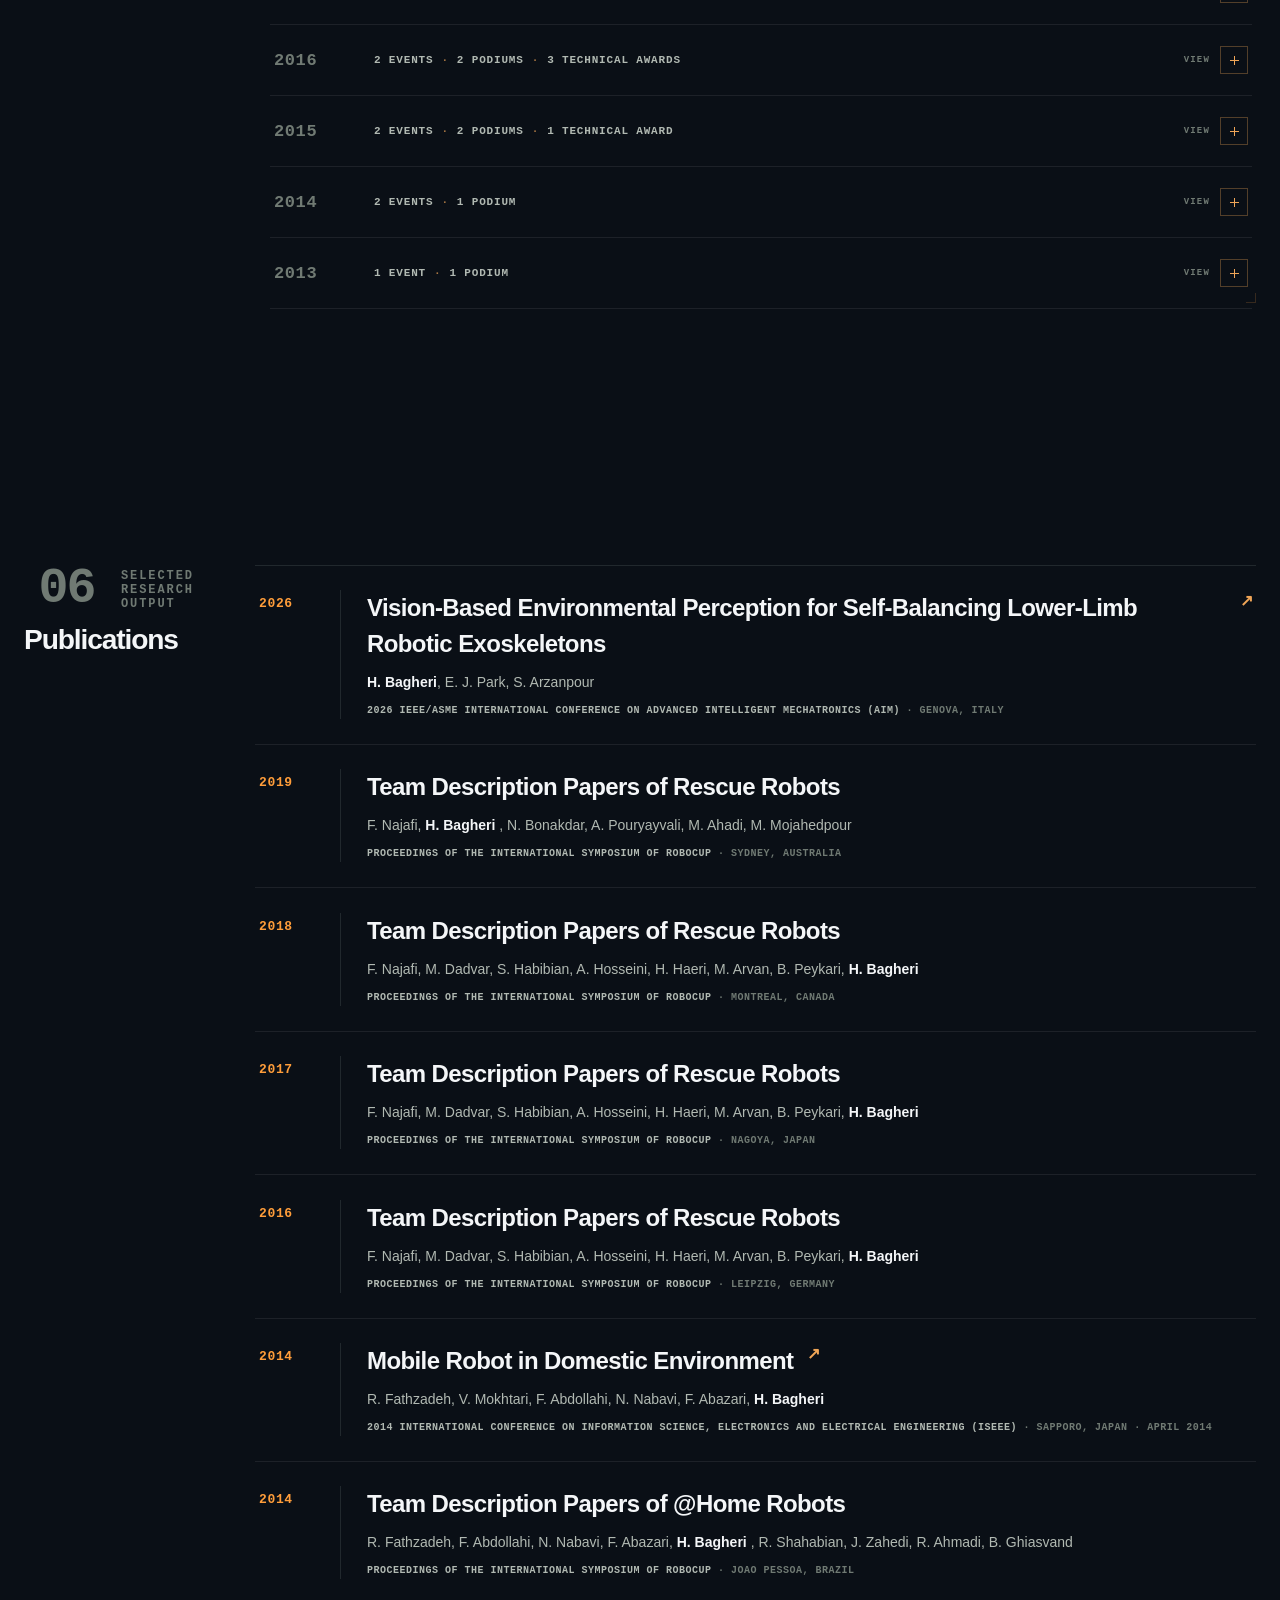
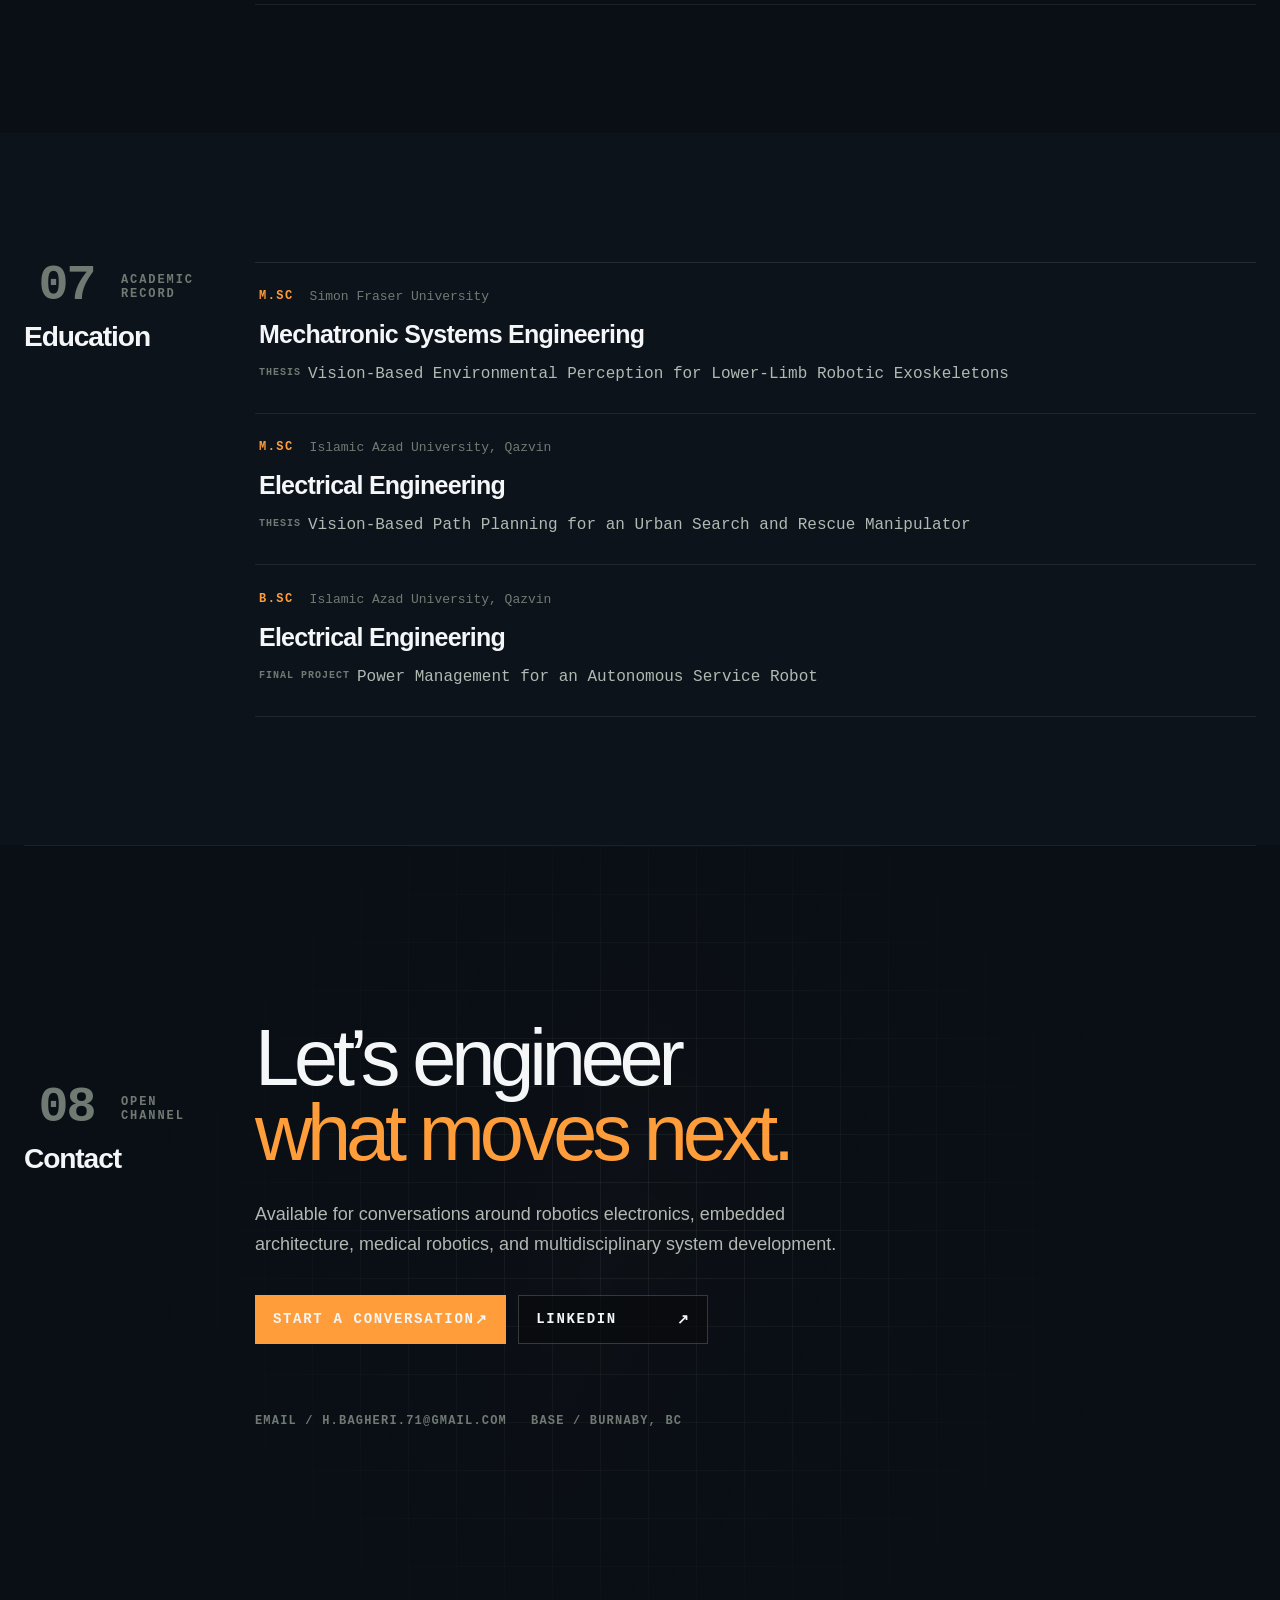
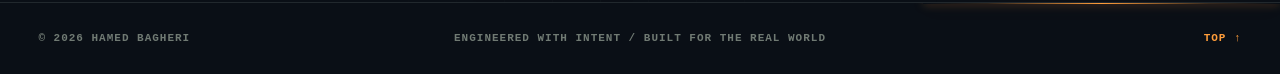
==== commit 1fff9d8d: "Add verified IEEE publication links and 2026 AIM paper" ====
--- a/index.html
+++ b/index.html
@@ -16,7 +16,7 @@
   </title>
 <link href="https://hamedbagheri.dev/" rel="canonical"/>
 <link href="./assets/index-DcgeGm5t.css" rel="stylesheet"/>
-<link href="./assets/static-enhancements.css?v=75" rel="stylesheet"/>
+<link href="./assets/static-enhancements.css?v=76" rel="stylesheet"/>
 <style id="portfolio-refinement-v5">
    :root {
     --portfolio-bg: #0a0f16;
@@ -3161,6 +3161,30 @@
 <article class="publication-entry" data-reveal="true">
 <div class="publication-year">
 <time>
+        2026
+       </time>
+</div>
+<div class="publication-content">
+<h3>
+<a class="publication-link" href="https://doi.org/10.1109/AIM65483.2026.11658078" rel="noopener noreferrer" target="_blank">
+         Vision-Based Environmental Perception for Self-Balancing Lower-Limb Robotic Exoskeletons
+         <span aria-hidden="true">↗</span>
+</a>
+       </h3>
+<p class="publication-authors">
+        <strong>H. Bagheri</strong>, E. J. Park, S. Arzanpour
+       </p>
+<p class="publication-venue">
+        2026 IEEE/ASME International Conference on Advanced Intelligent Mechatronics (AIM)
+        <span>
+         · Genova, Italy
+        </span>
+</p>
+</div>
+</article>
+<article class="publication-entry" data-reveal="true">
+<div class="publication-year">
+<time>
         2019
        </time>
 </div>
@@ -3271,20 +3295,21 @@
 </div>
 <div class="publication-content">
 <h3>
-        Mobile Robot in Domestic Environment
+<a class="publication-link" href="https://doi.org/10.1109/InfoSEEE.2014.6947802" rel="noopener noreferrer" target="_blank">
+         Mobile Robot in Domestic Environment
+         <span aria-hidden="true">↗</span>
+</a>
        </h3>
 <p class="publication-authors">
-        R. Fathzadeh, V. Mokhtari, F. Abazari, F. Abdollahi, N. Nabavi,
+        R. Fathzadeh, V. Mokhtari, F. Abdollahi, N. Nabavi, F. Abazari,
         <strong>
          H. Bagheri
         </strong>
 </p>
 <p class="publication-venue">
-        IEEE
+        2014 International Conference on Information Science, Electronics and Electrical Engineering (ISEEE)
         <span>
-         ·
-         <!-- -->
-         April 2014
+         · Sapporo, Japan · April 2014
         </span>
 </p>
 </div>
--- a/assets/static-enhancements.css
+++ b/assets/static-enhancements.css
@@ -1285,6 +1285,44 @@
   color:var(--portfolio-primary)!important;
 }
 
+.publication-link{
+  display:inline-flex;
+  align-items:flex-start;
+  gap:.55em;
+  transition:color .18s ease,text-shadow .18s ease;
+}
+.publication-link span{
+  color:var(--portfolio-accent,#f0a557);
+  flex:none;
+  font:700 .68em/1 var(--mono);
+  transform:translateY(.22em);
+  transition:transform .18s ease,text-shadow .18s ease;
+}
+.publication-link:hover,
+.publication-link:focus-visible{
+  color:#fff!important;
+  text-shadow:0 0 16px rgba(240,165,87,.2);
+}
+.publication-link:hover span,
+.publication-link:focus-visible span{
+  transform:translate(.14em,.08em);
+  text-shadow:0 0 10px rgba(240,165,87,.55);
+}
+.publication-link:focus-visible{
+  outline:1px solid var(--portfolio-accent,#f0a557);
+  outline-offset:5px;
+}
+@media (prefers-reduced-motion:reduce){
+  .publication-link,
+  .publication-link span{
+    transition:none;
+  }
+  .publication-link:hover span,
+  .publication-link:focus-visible span{
+    transform:translateY(.22em);
+  }
+}
+
 /* Secondary: readable descriptions and supporting copy. */
 main .about-statement p:not(.lead),
 main .project-description,
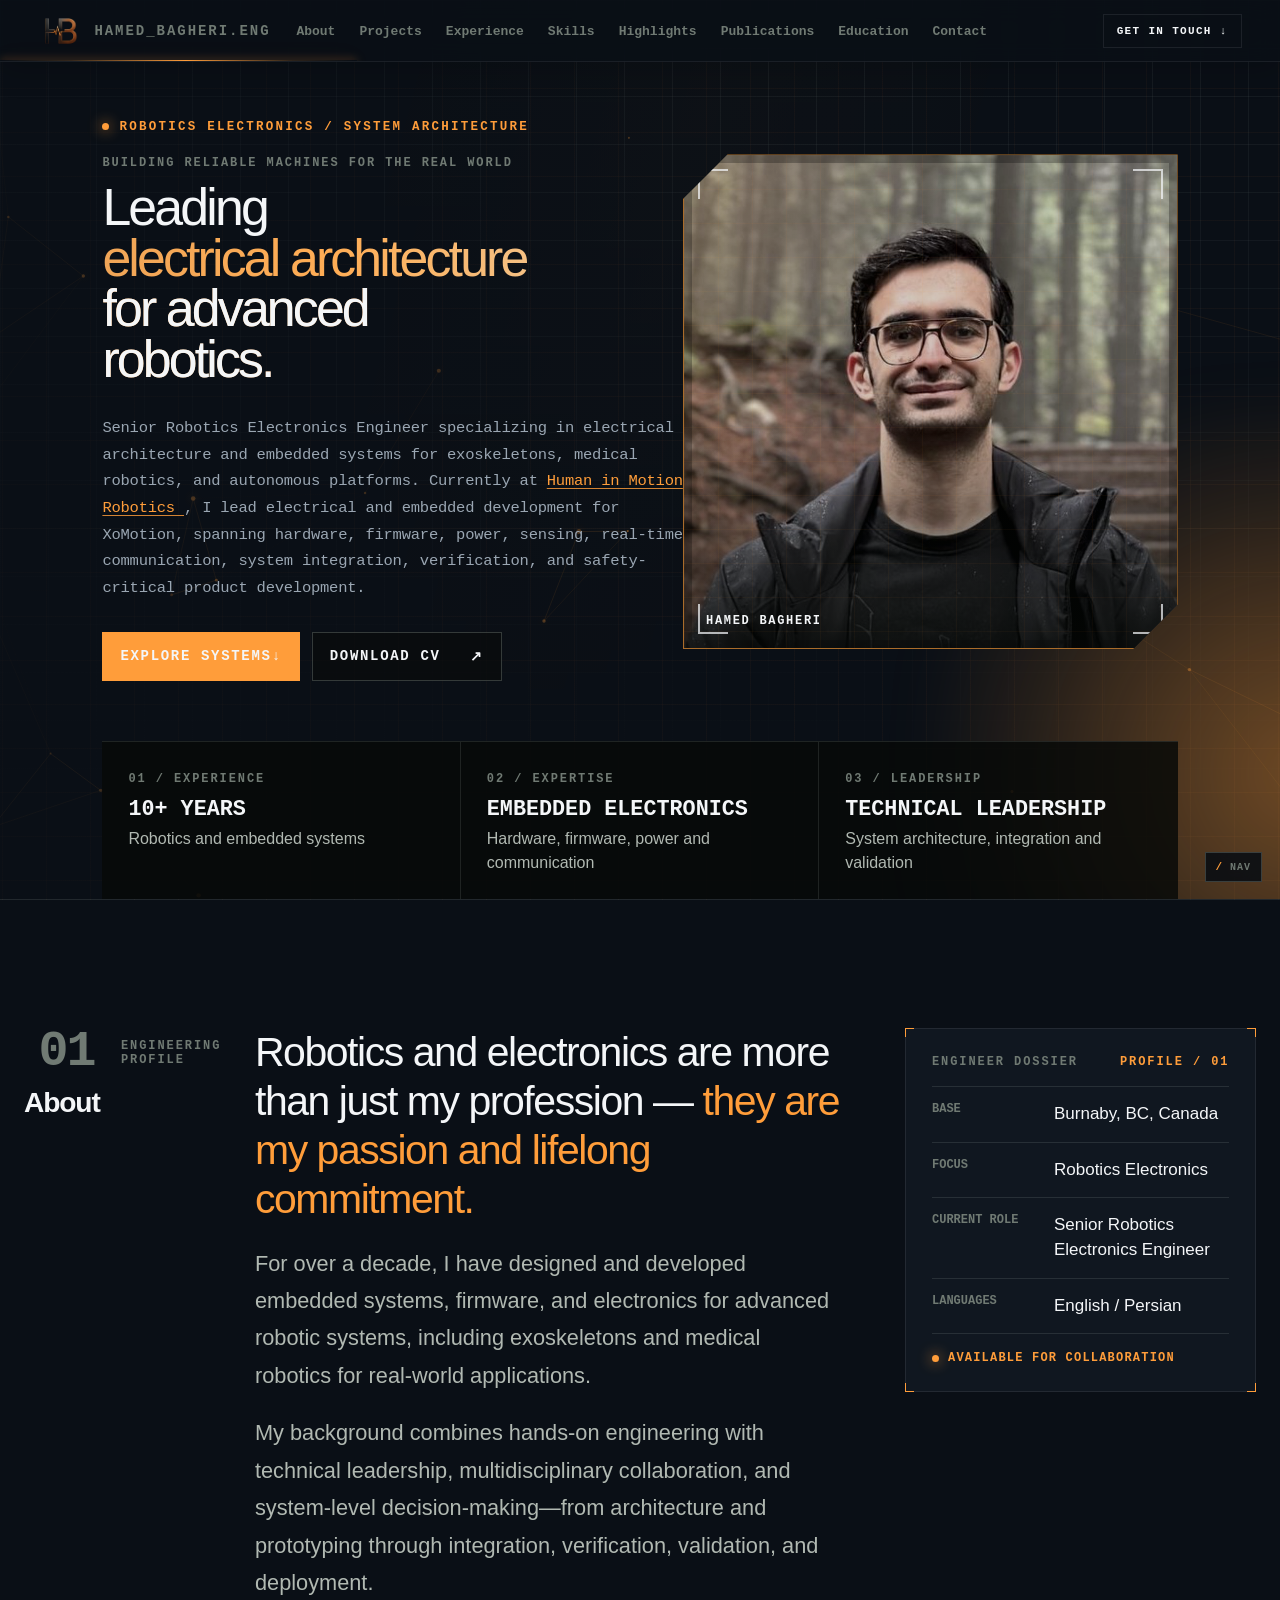
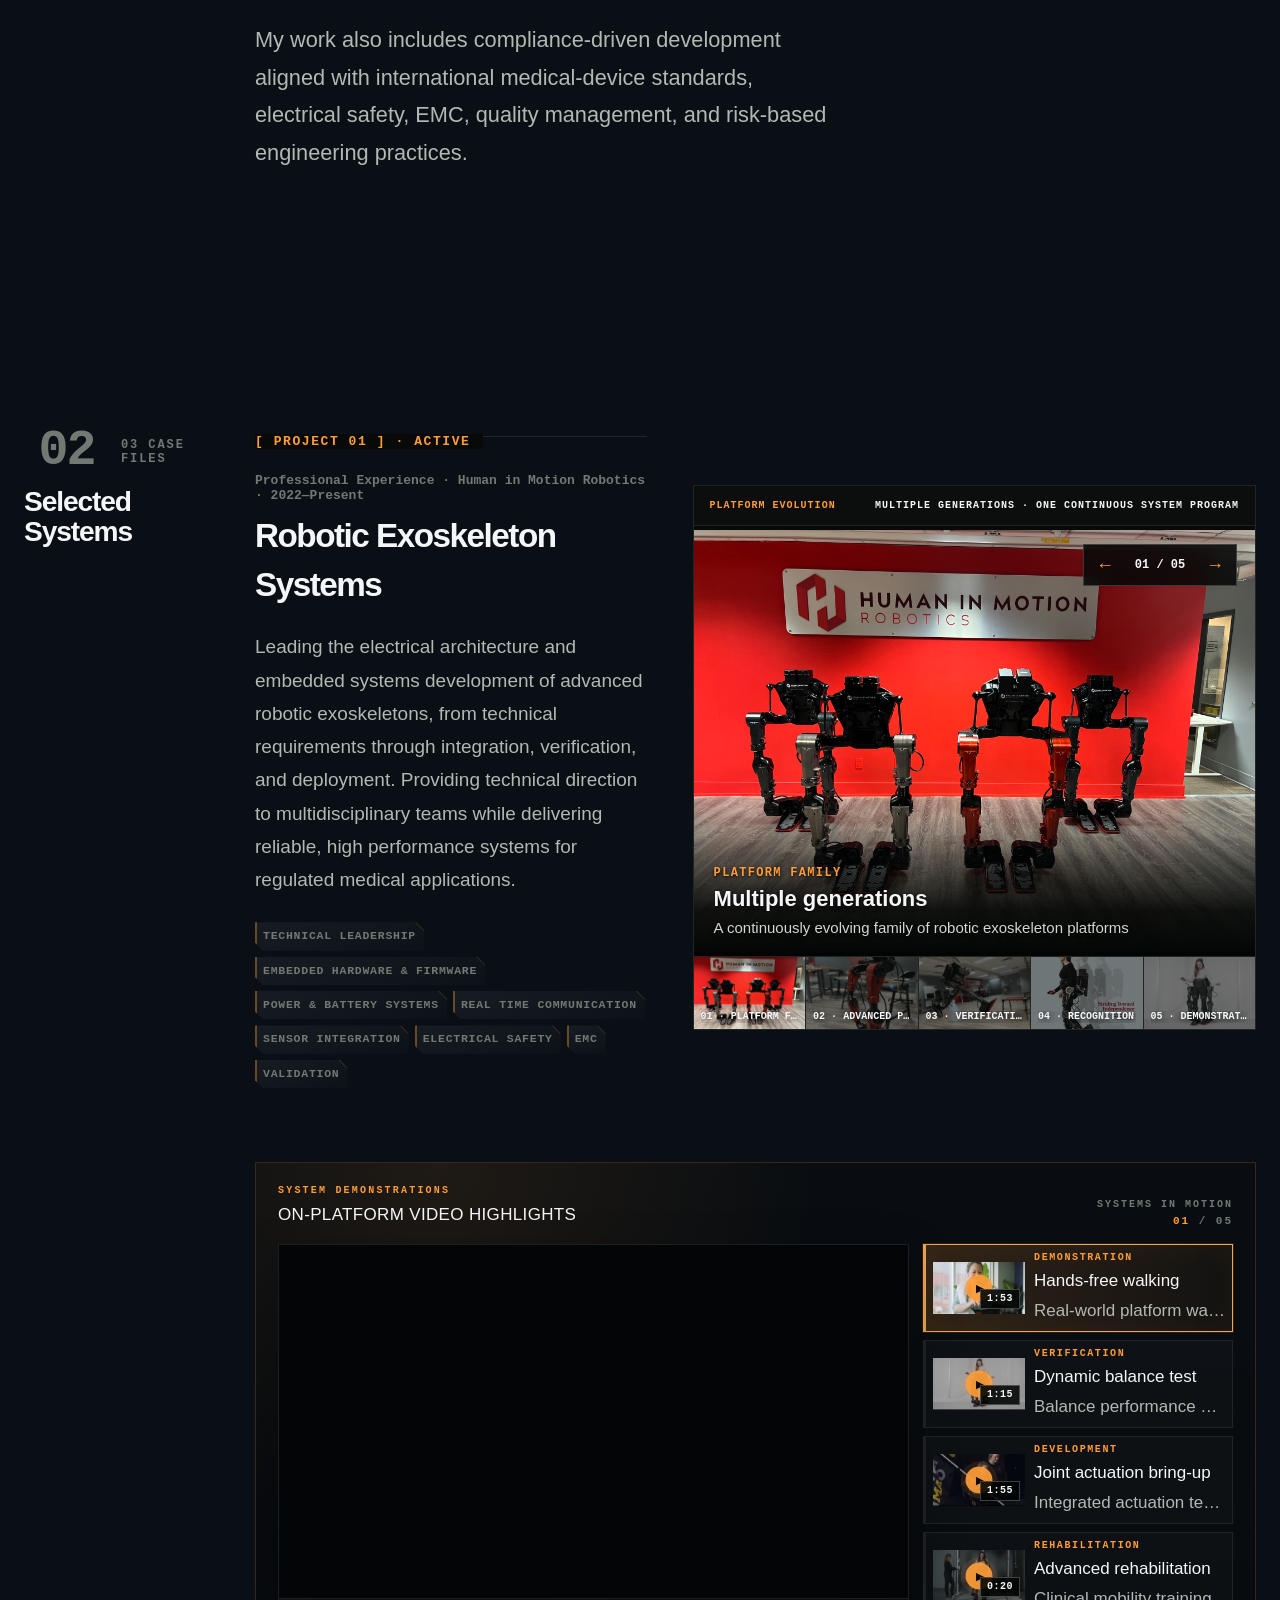
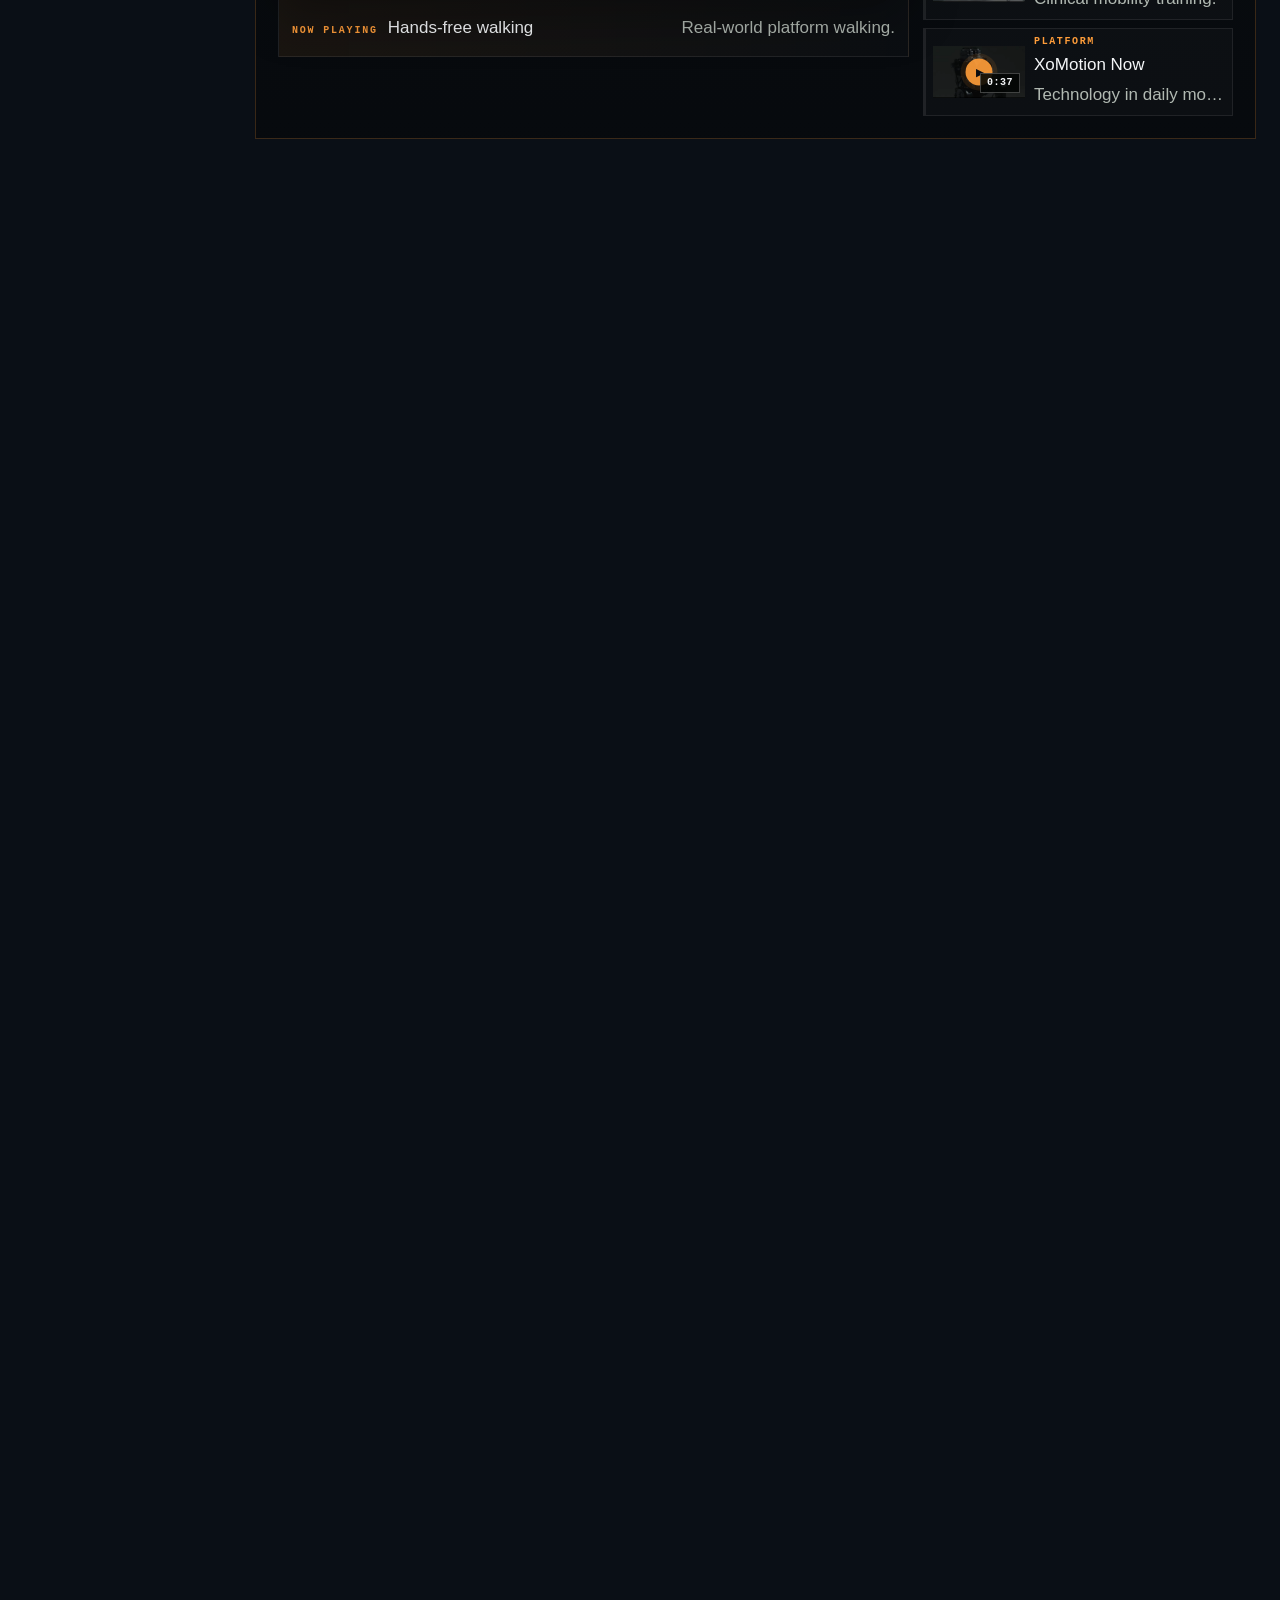
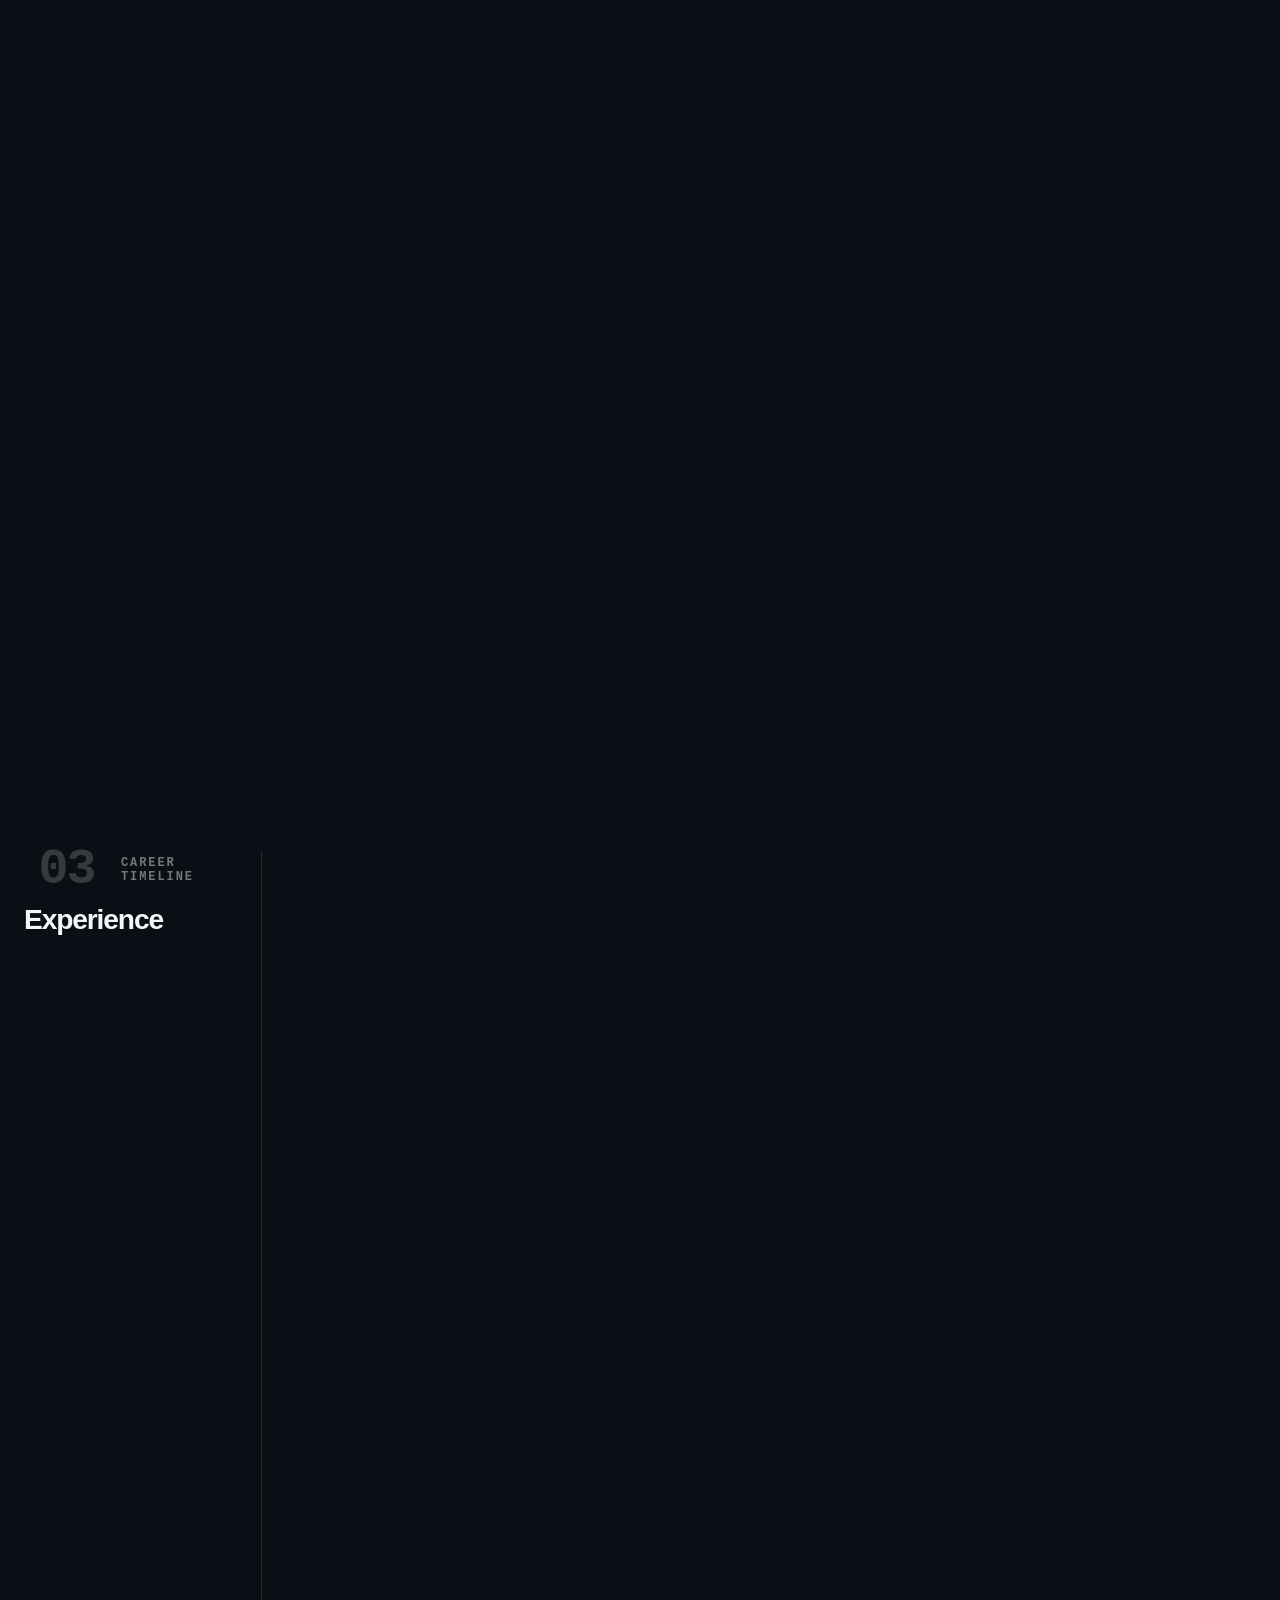
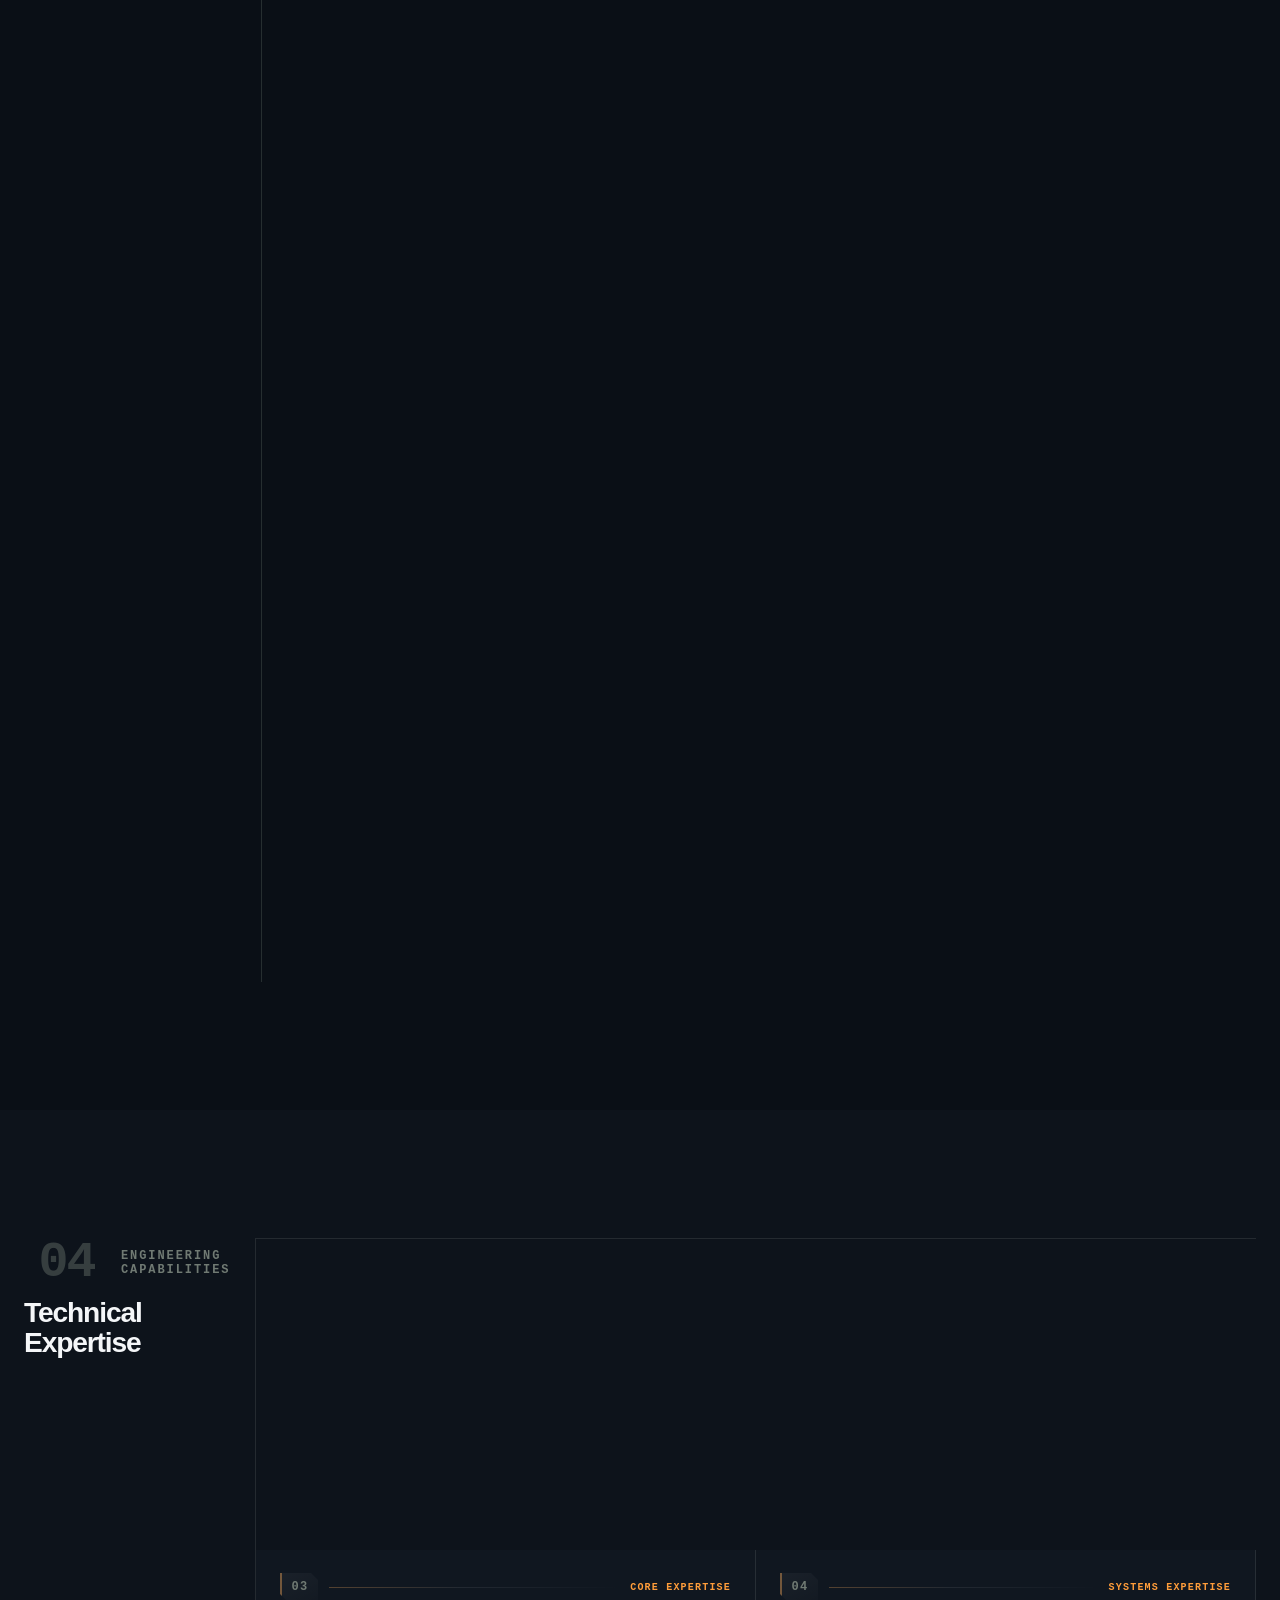
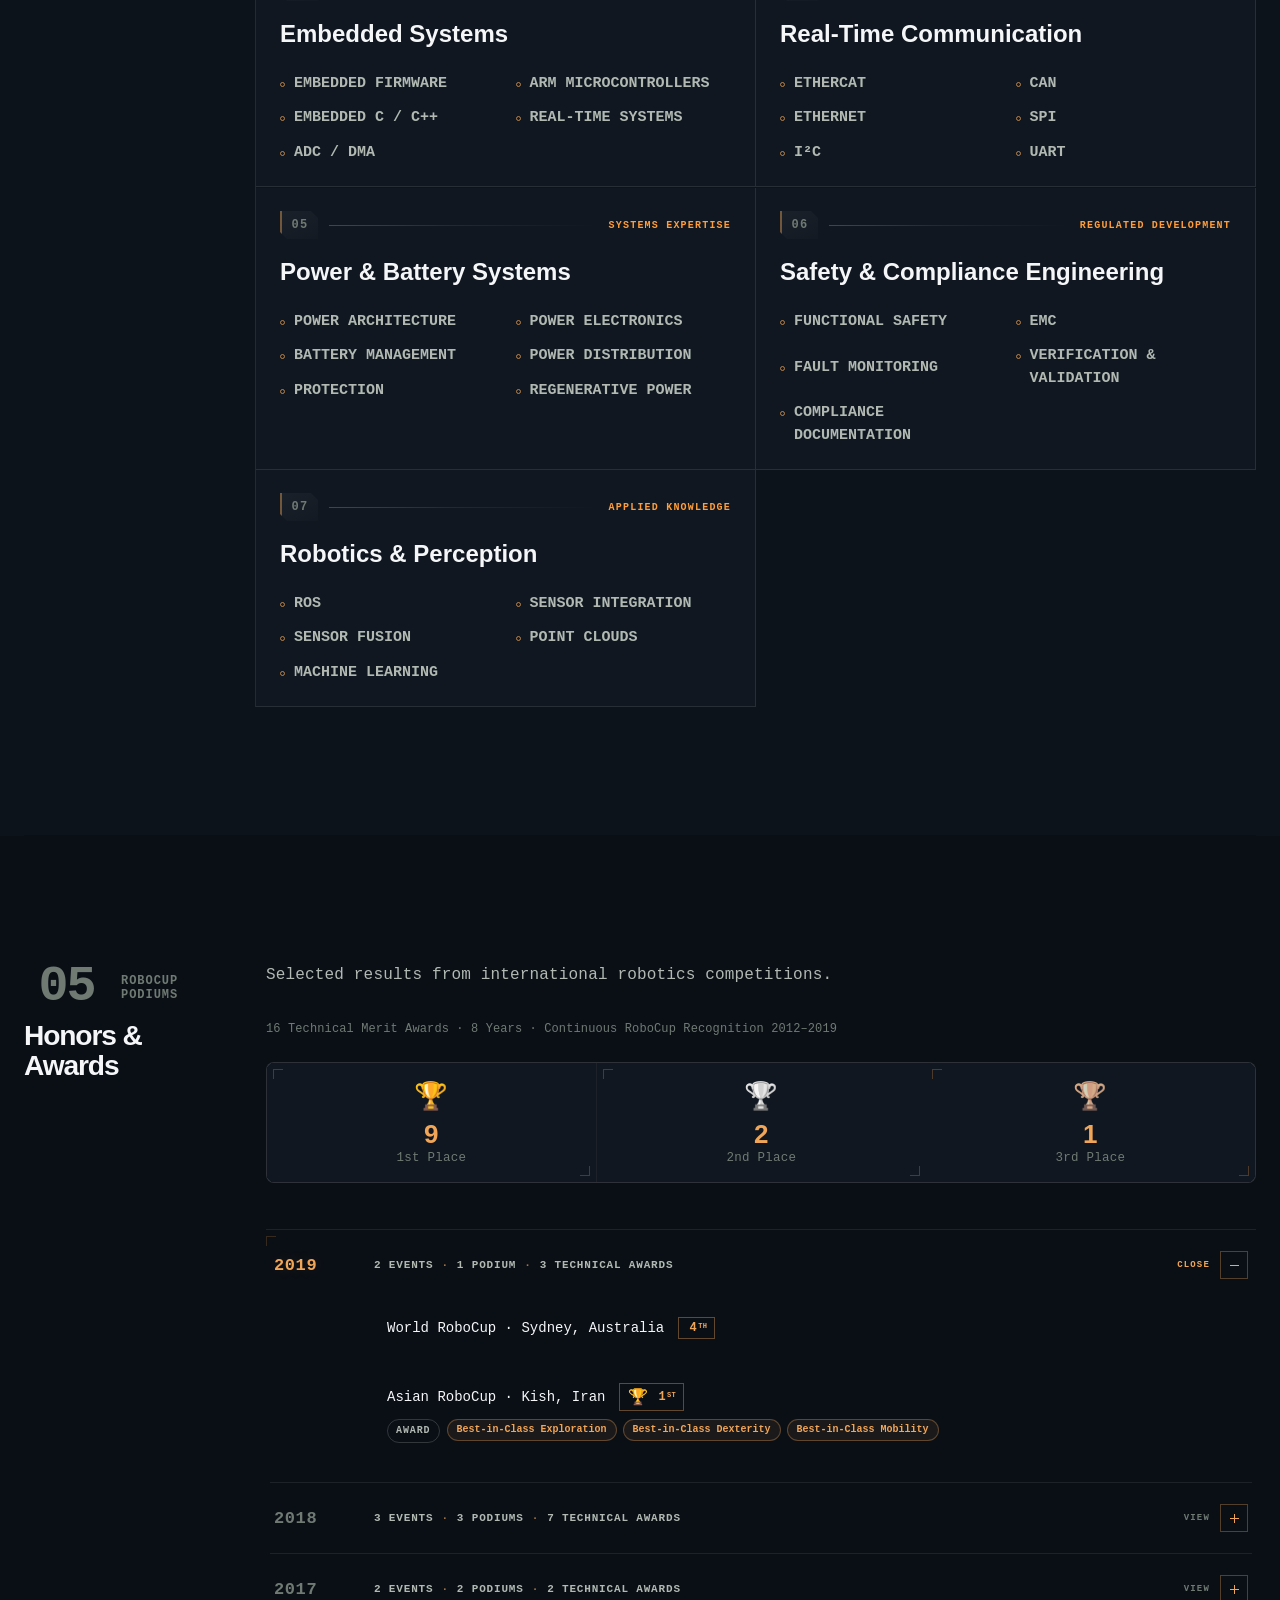
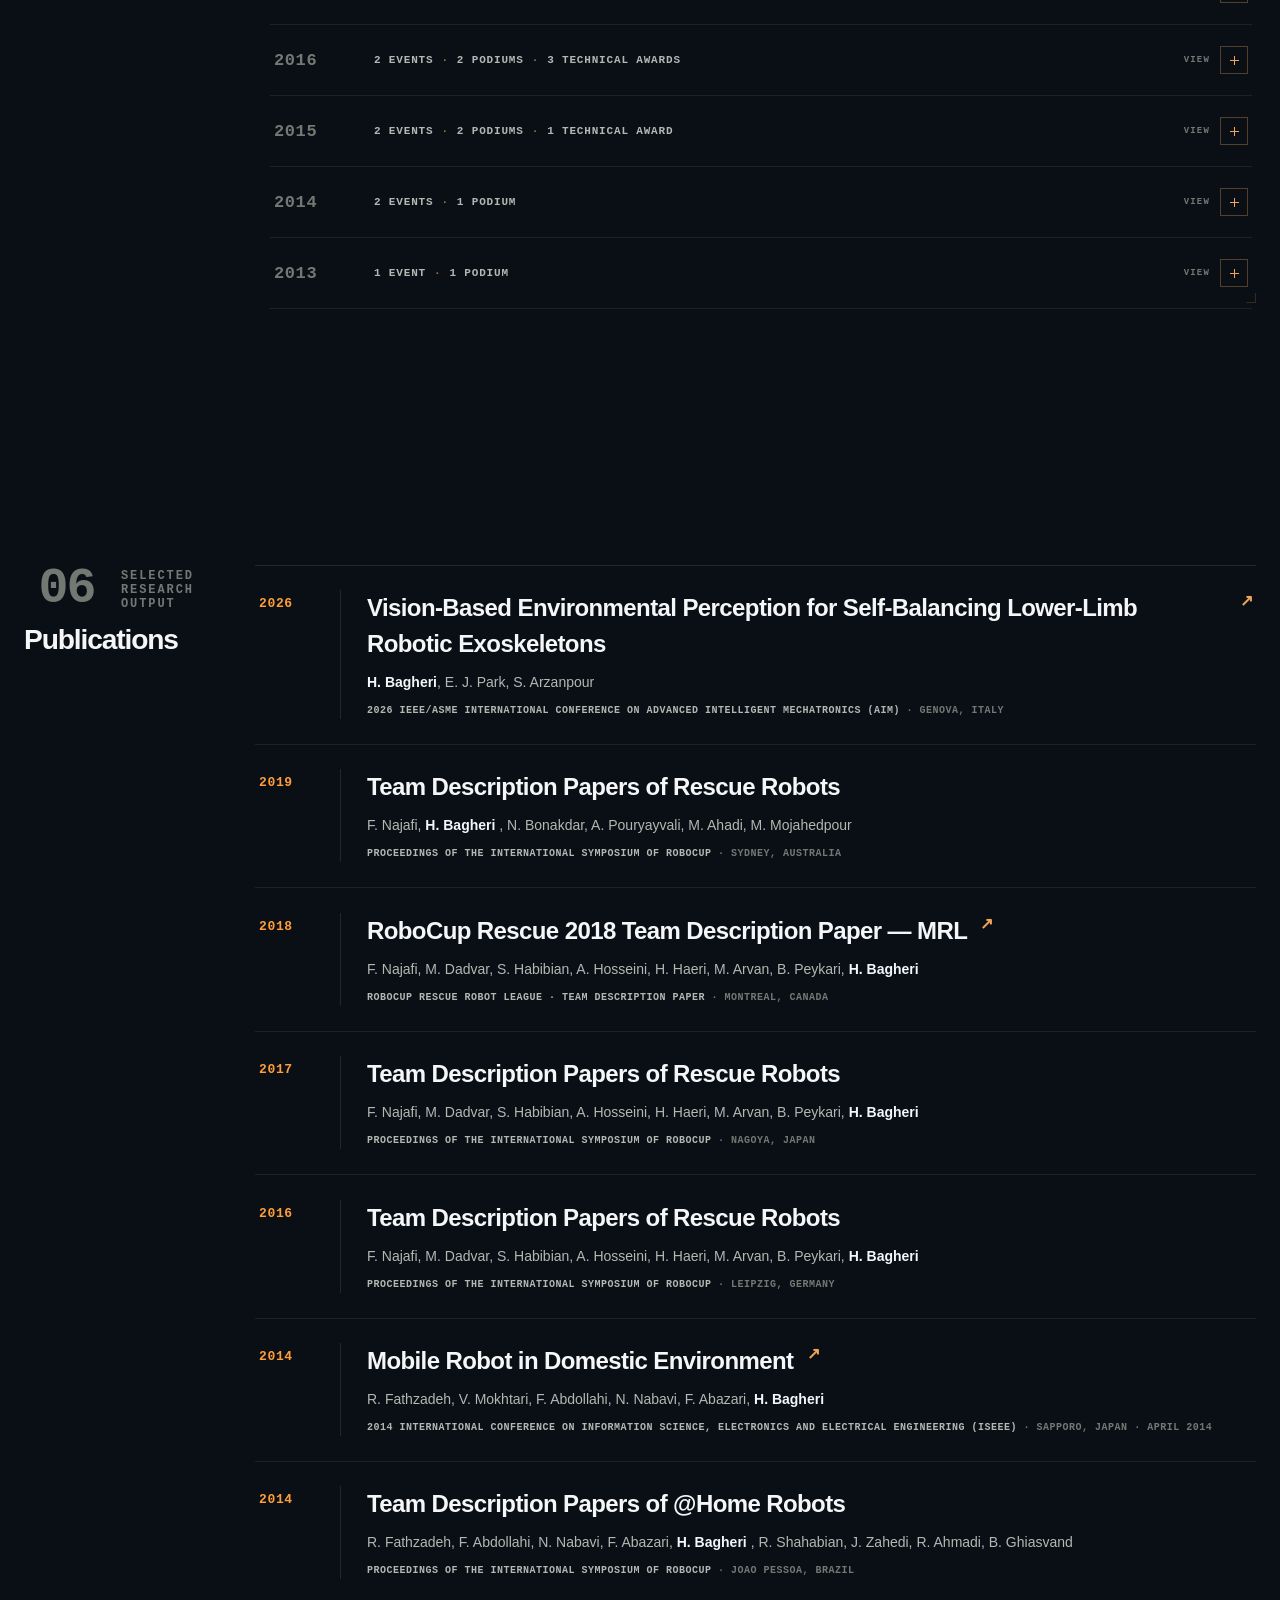
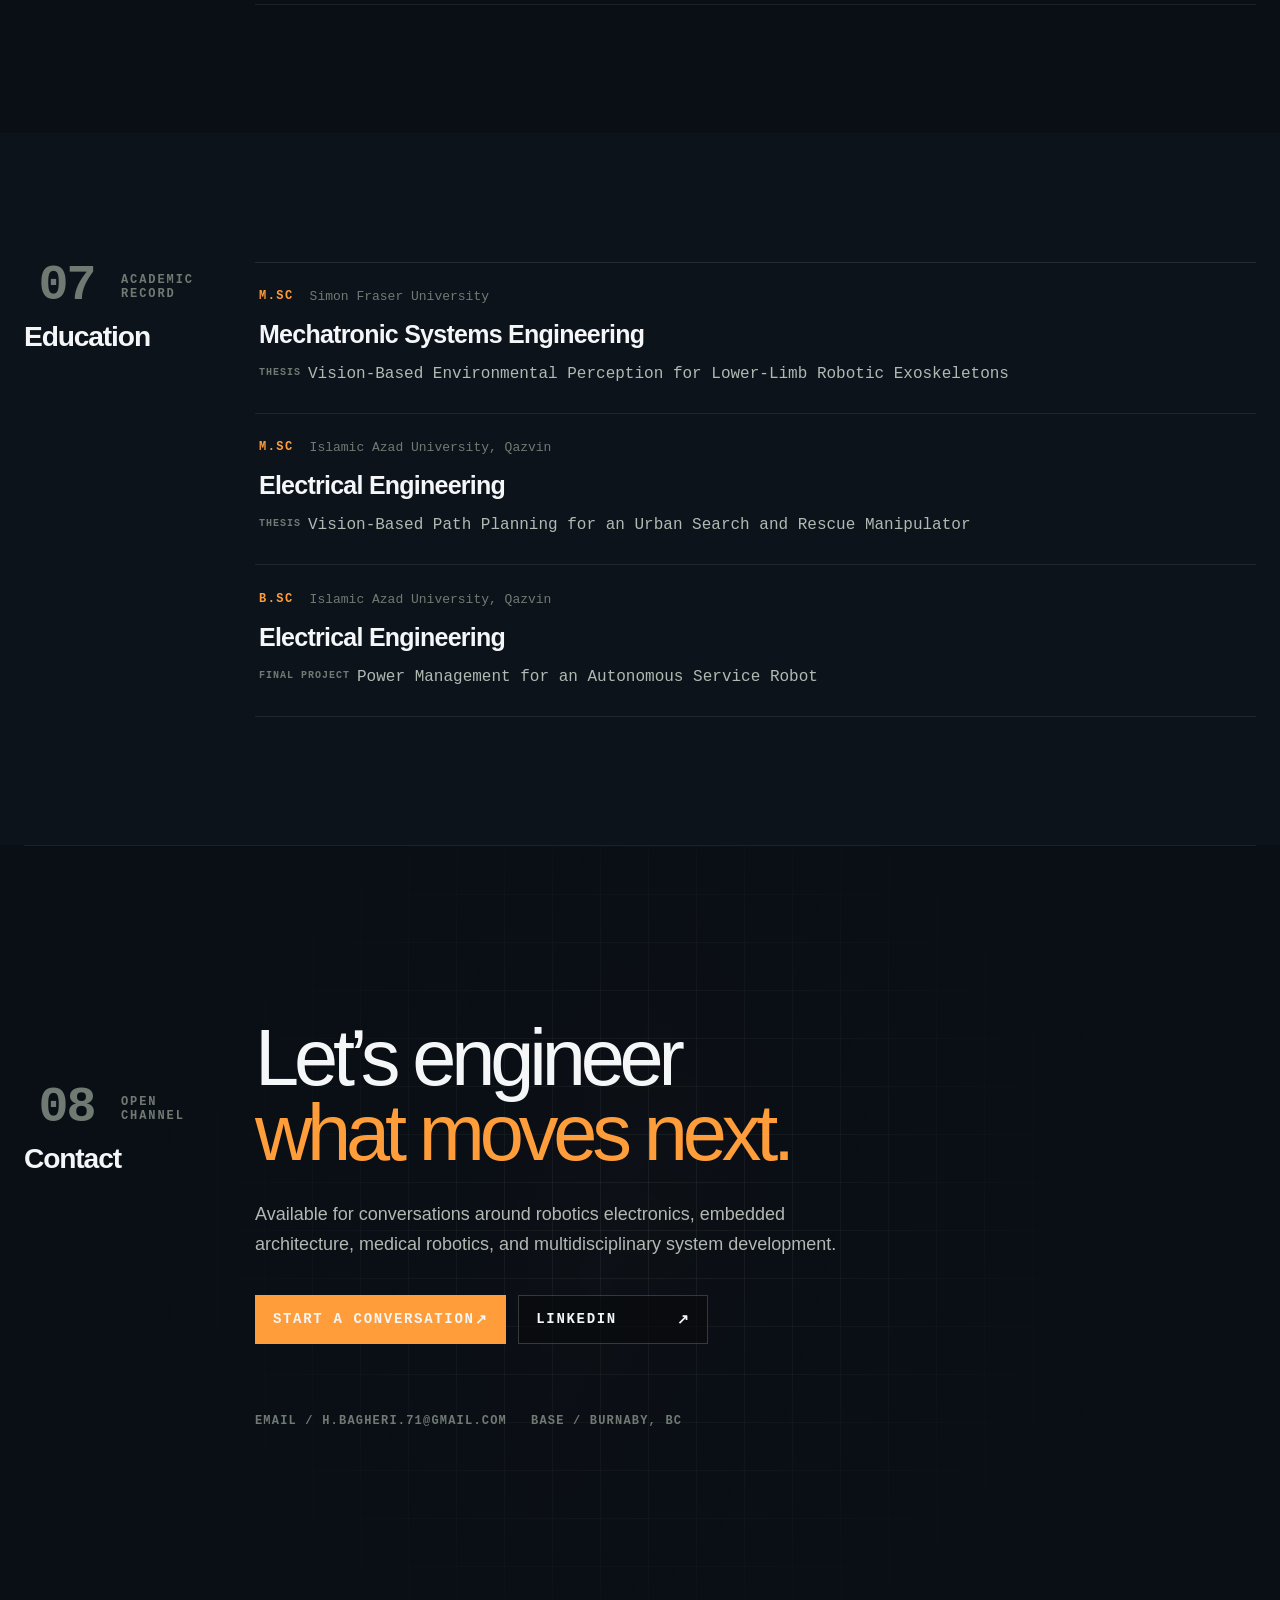
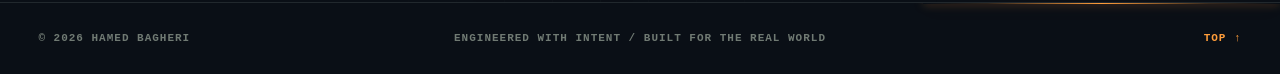
==== commit ae9f2314: "Link official 2018 MRL team description paper" ====
--- a/index.html
+++ b/index.html
@@ -3217,7 +3217,10 @@
 </div>
 <div class="publication-content">
 <h3>
-        Team Description Papers of Rescue Robots
+<a class="publication-link" href="https://robocup-rescue.github.io/team_description_papers/2018/Champ2018_Iran_MRL_TDP.pdf" rel="noopener noreferrer" target="_blank" type="application/pdf" aria-label="RoboCup Rescue 2018 Team Description Paper — MRL (PDF, opens in a new tab)">
+         RoboCup Rescue 2018 Team Description Paper — MRL
+         <span aria-hidden="true">↗</span>
+</a>
        </h3>
 <p class="publication-authors">
         F. Najafi, M. Dadvar, S. Habibian, A. Hosseini, H. Haeri, M. Arvan, B. Peykari,
@@ -3226,7 +3229,7 @@
         </strong>
 </p>
 <p class="publication-venue">
-        Proceedings of the International Symposium of RoboCup
+        RoboCup Rescue Robot League · Team Description Paper
         <span>
          ·
          <!-- -->
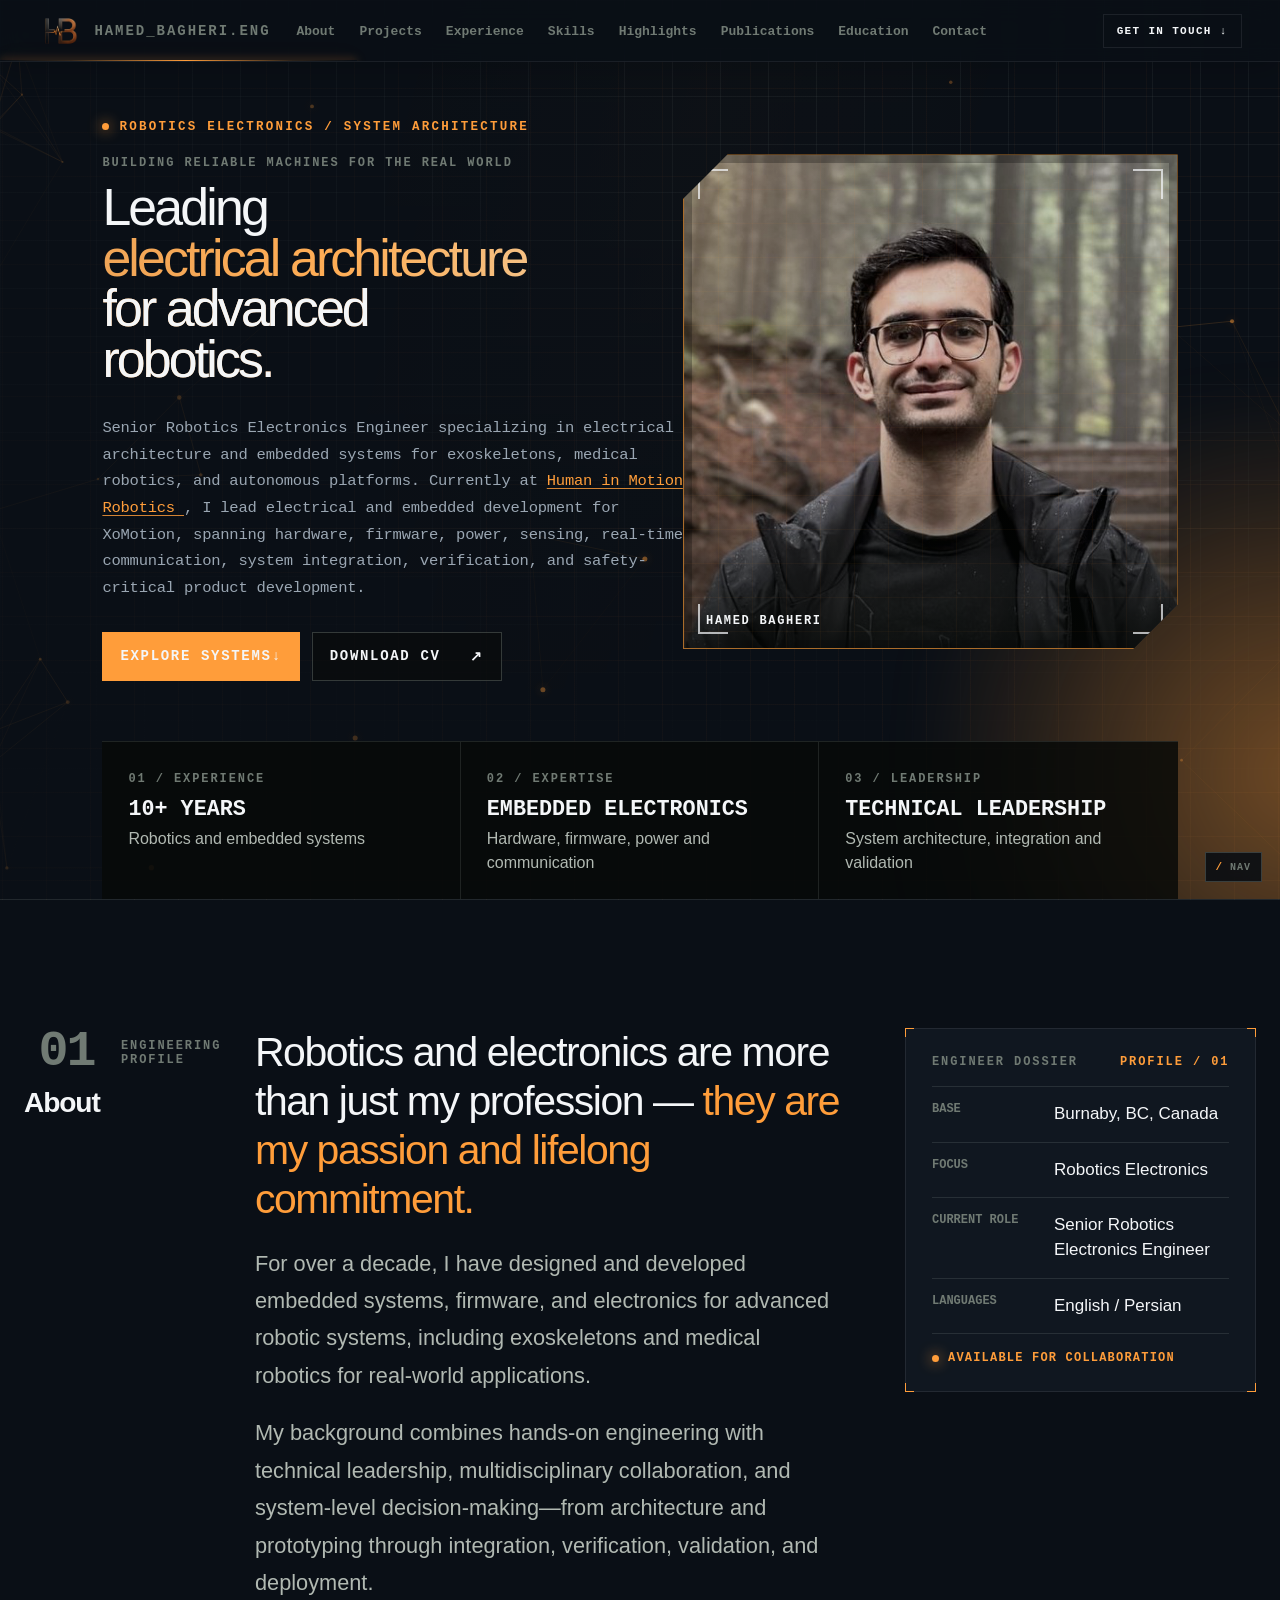
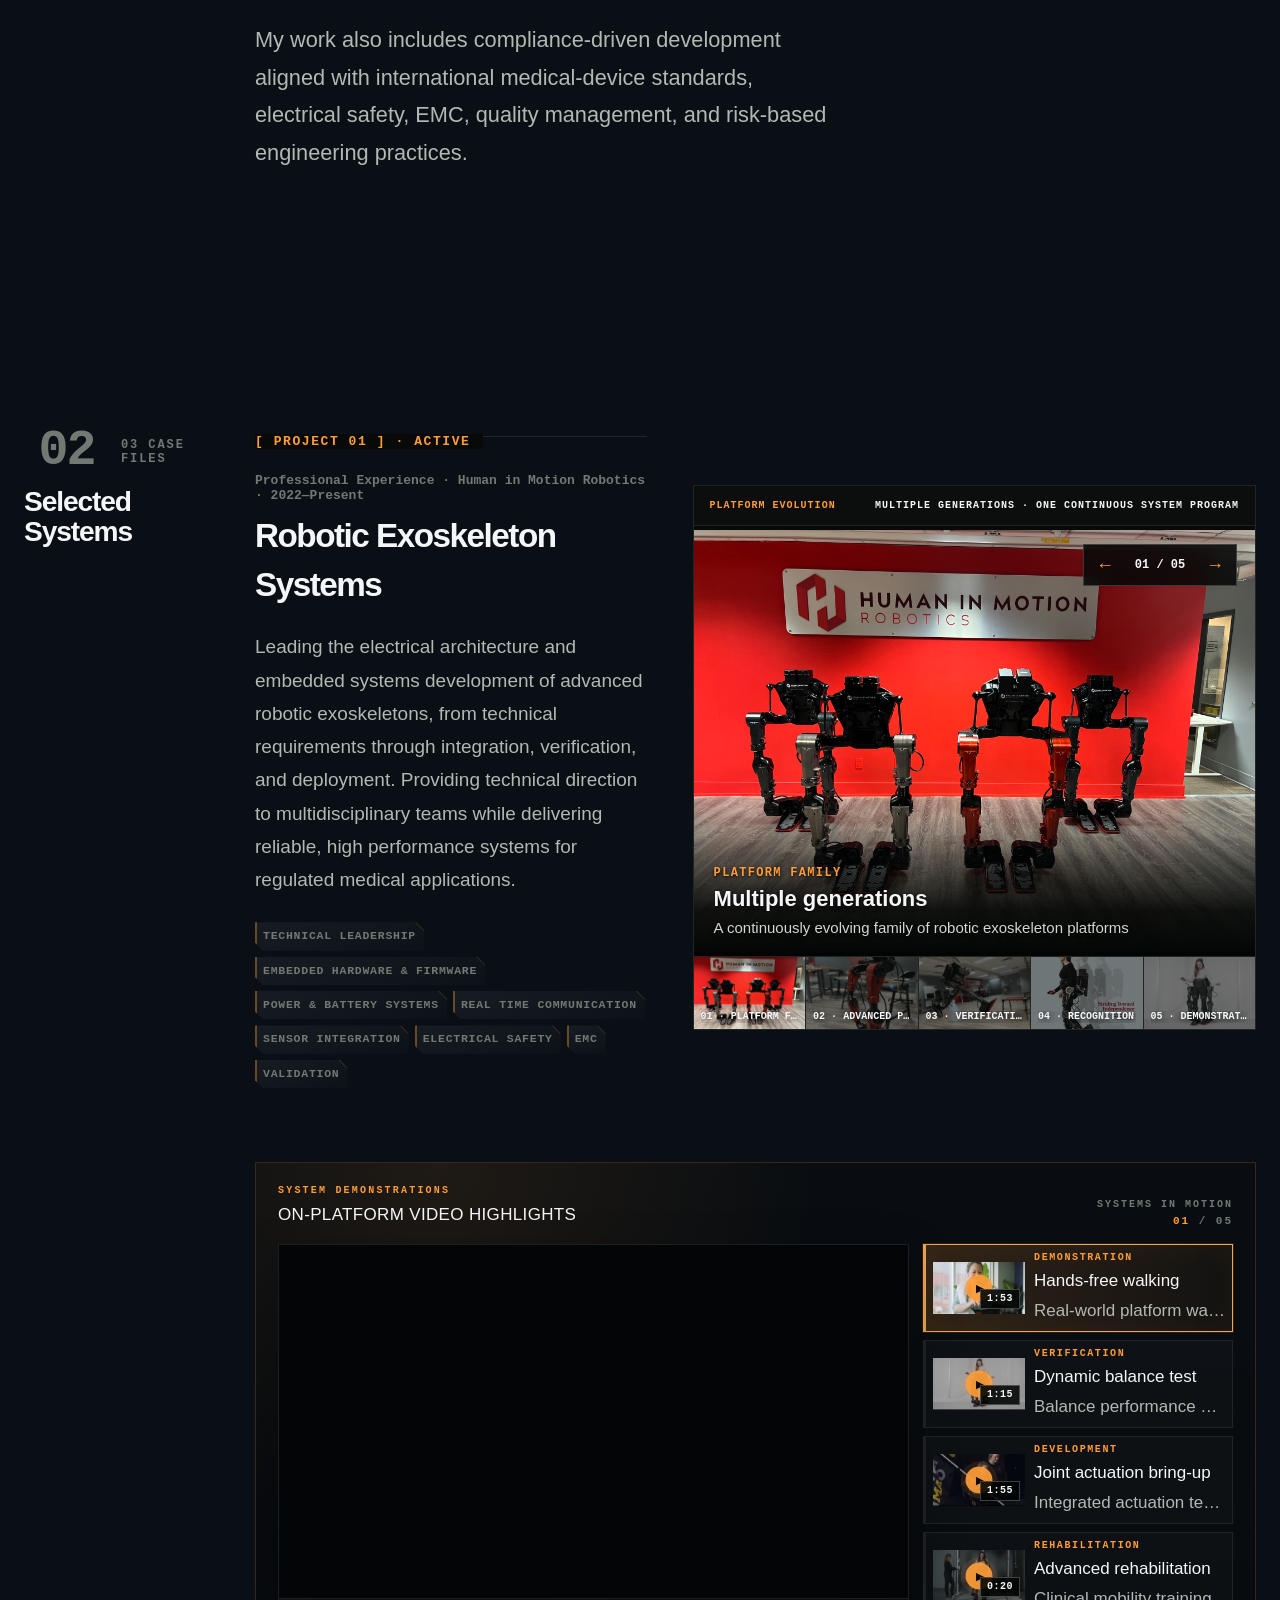
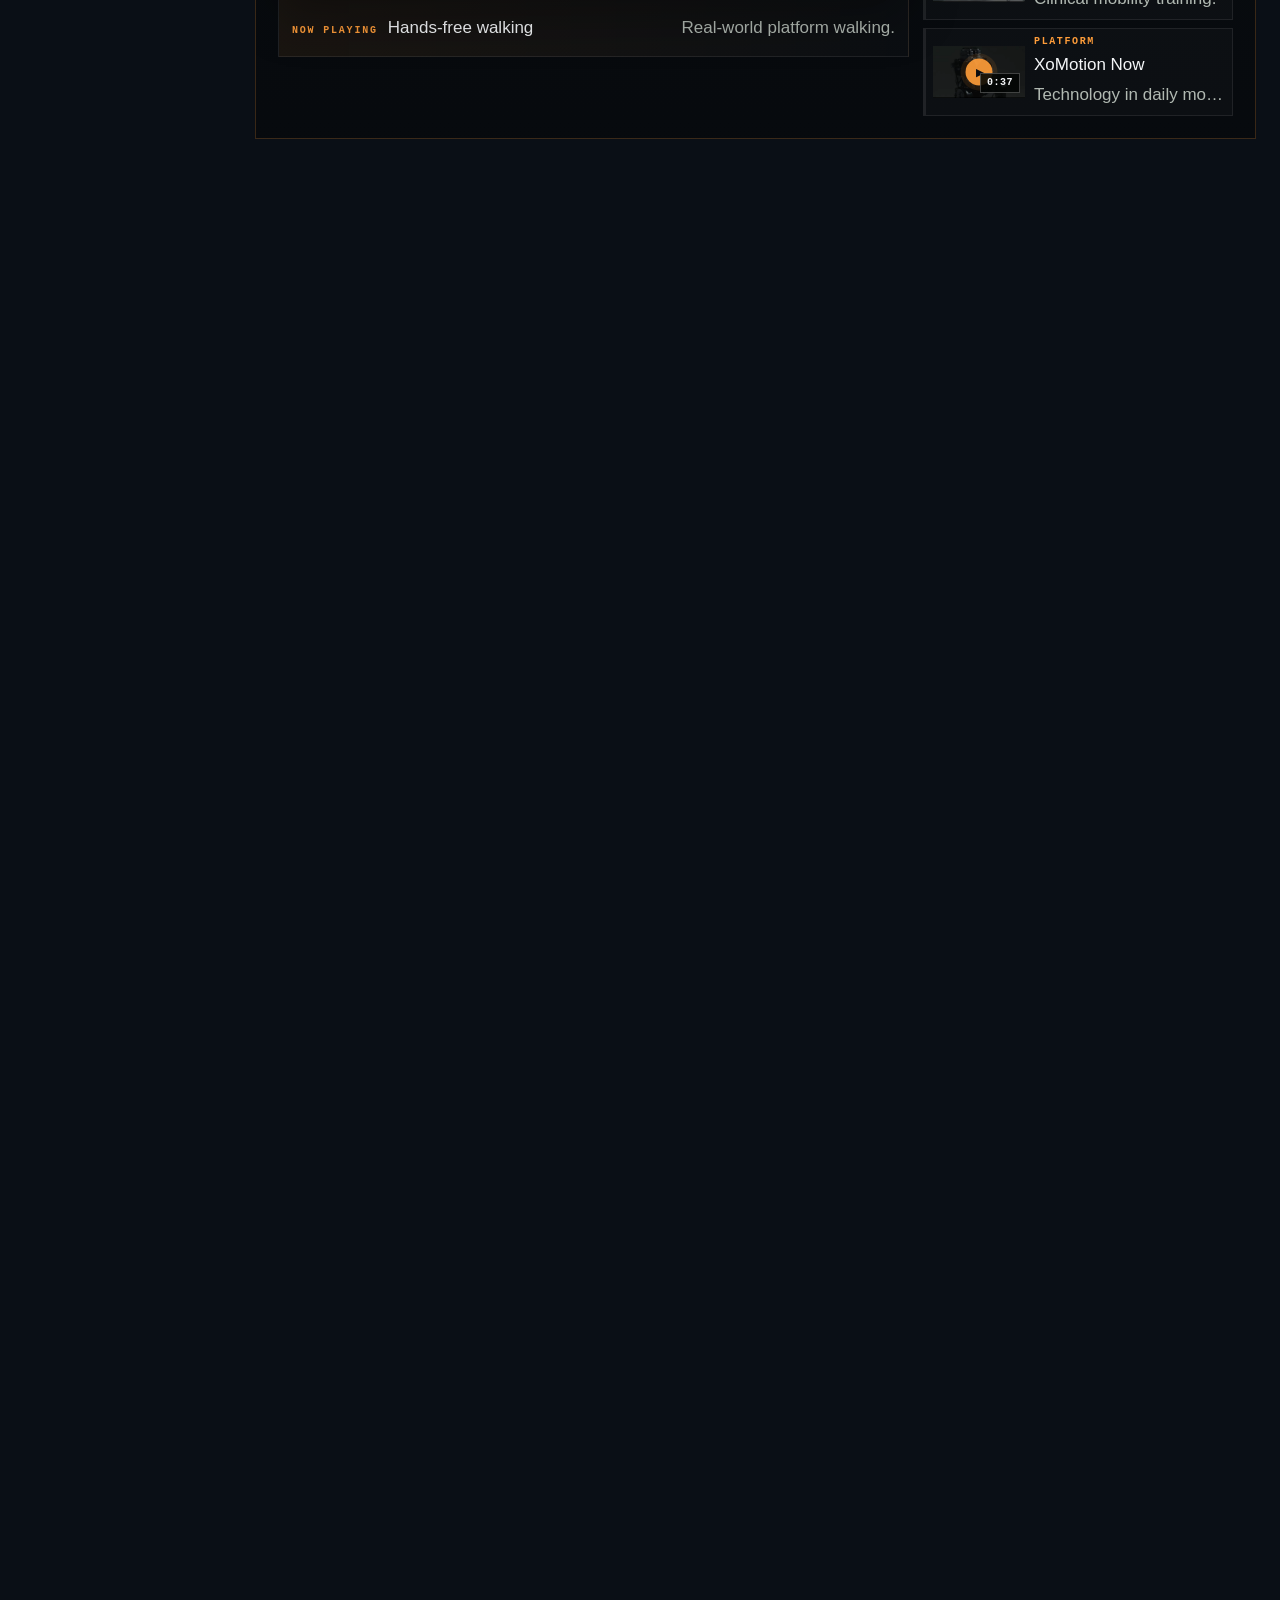
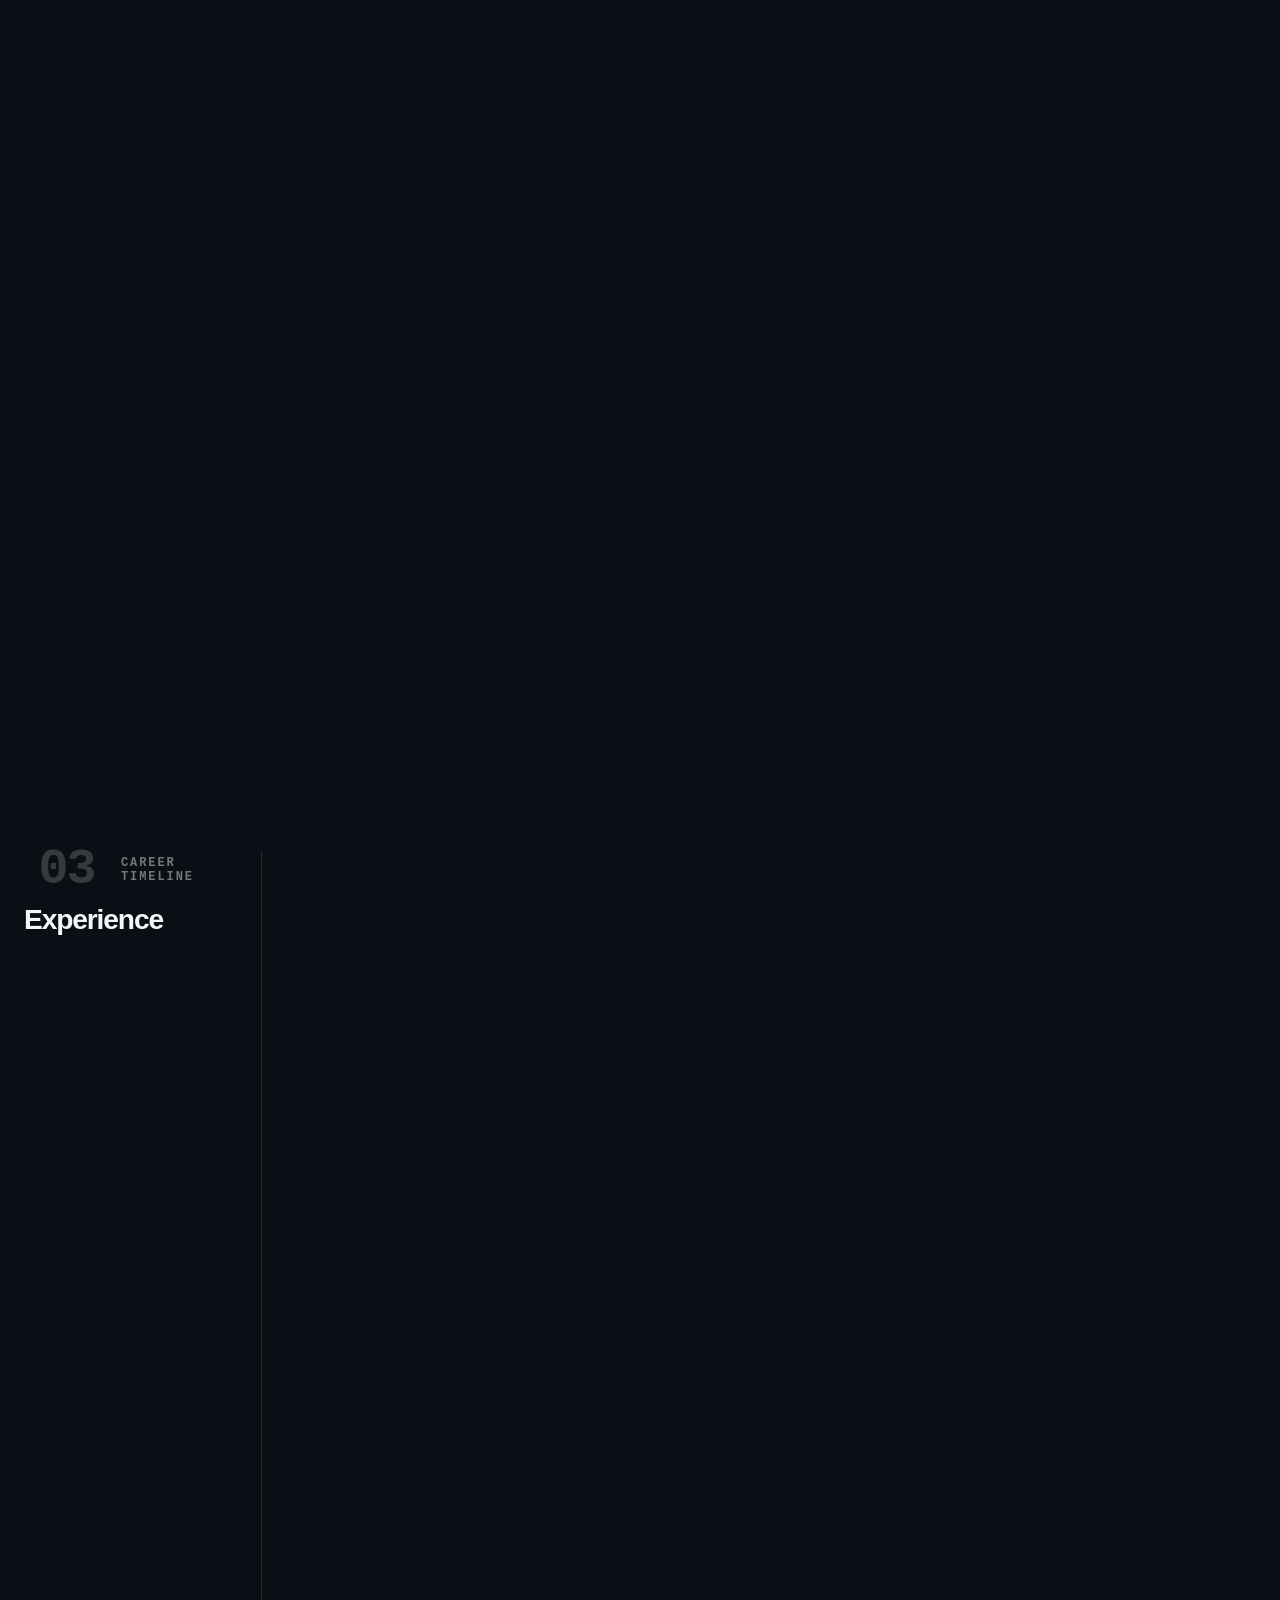
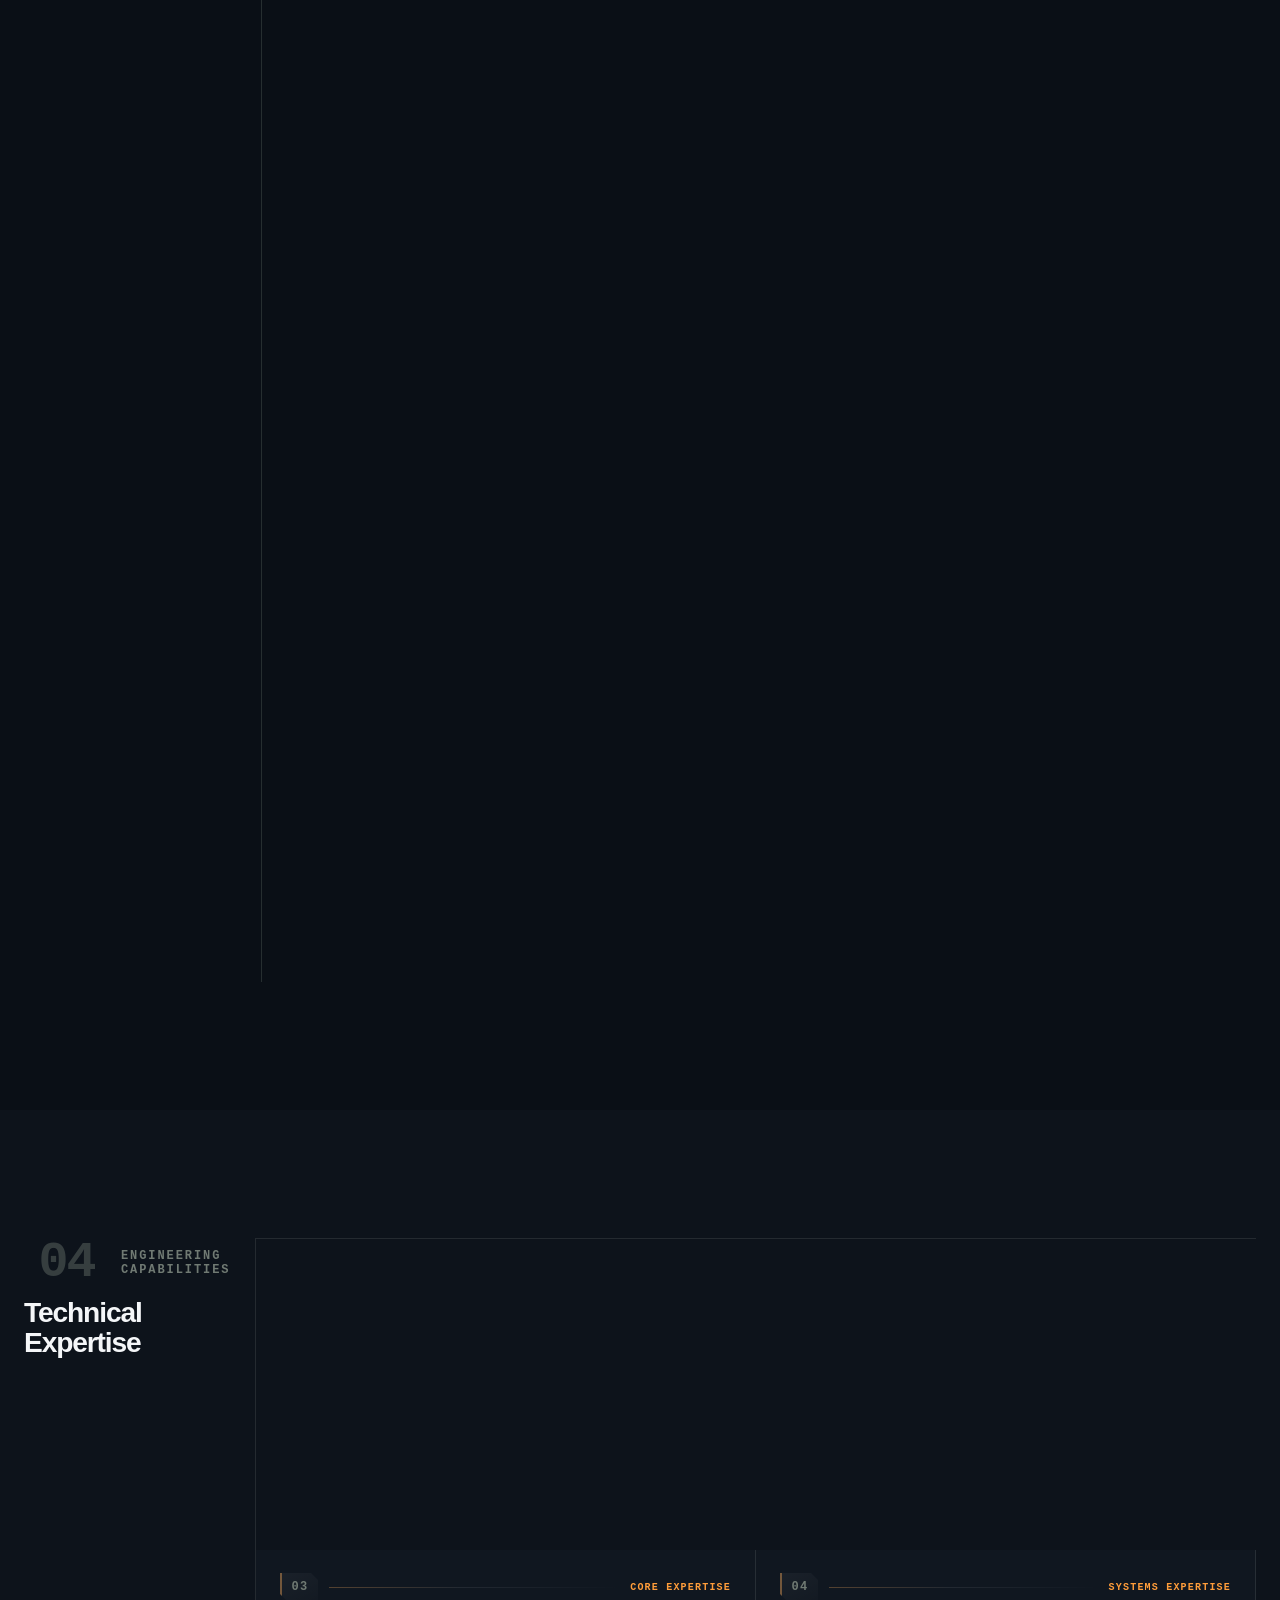
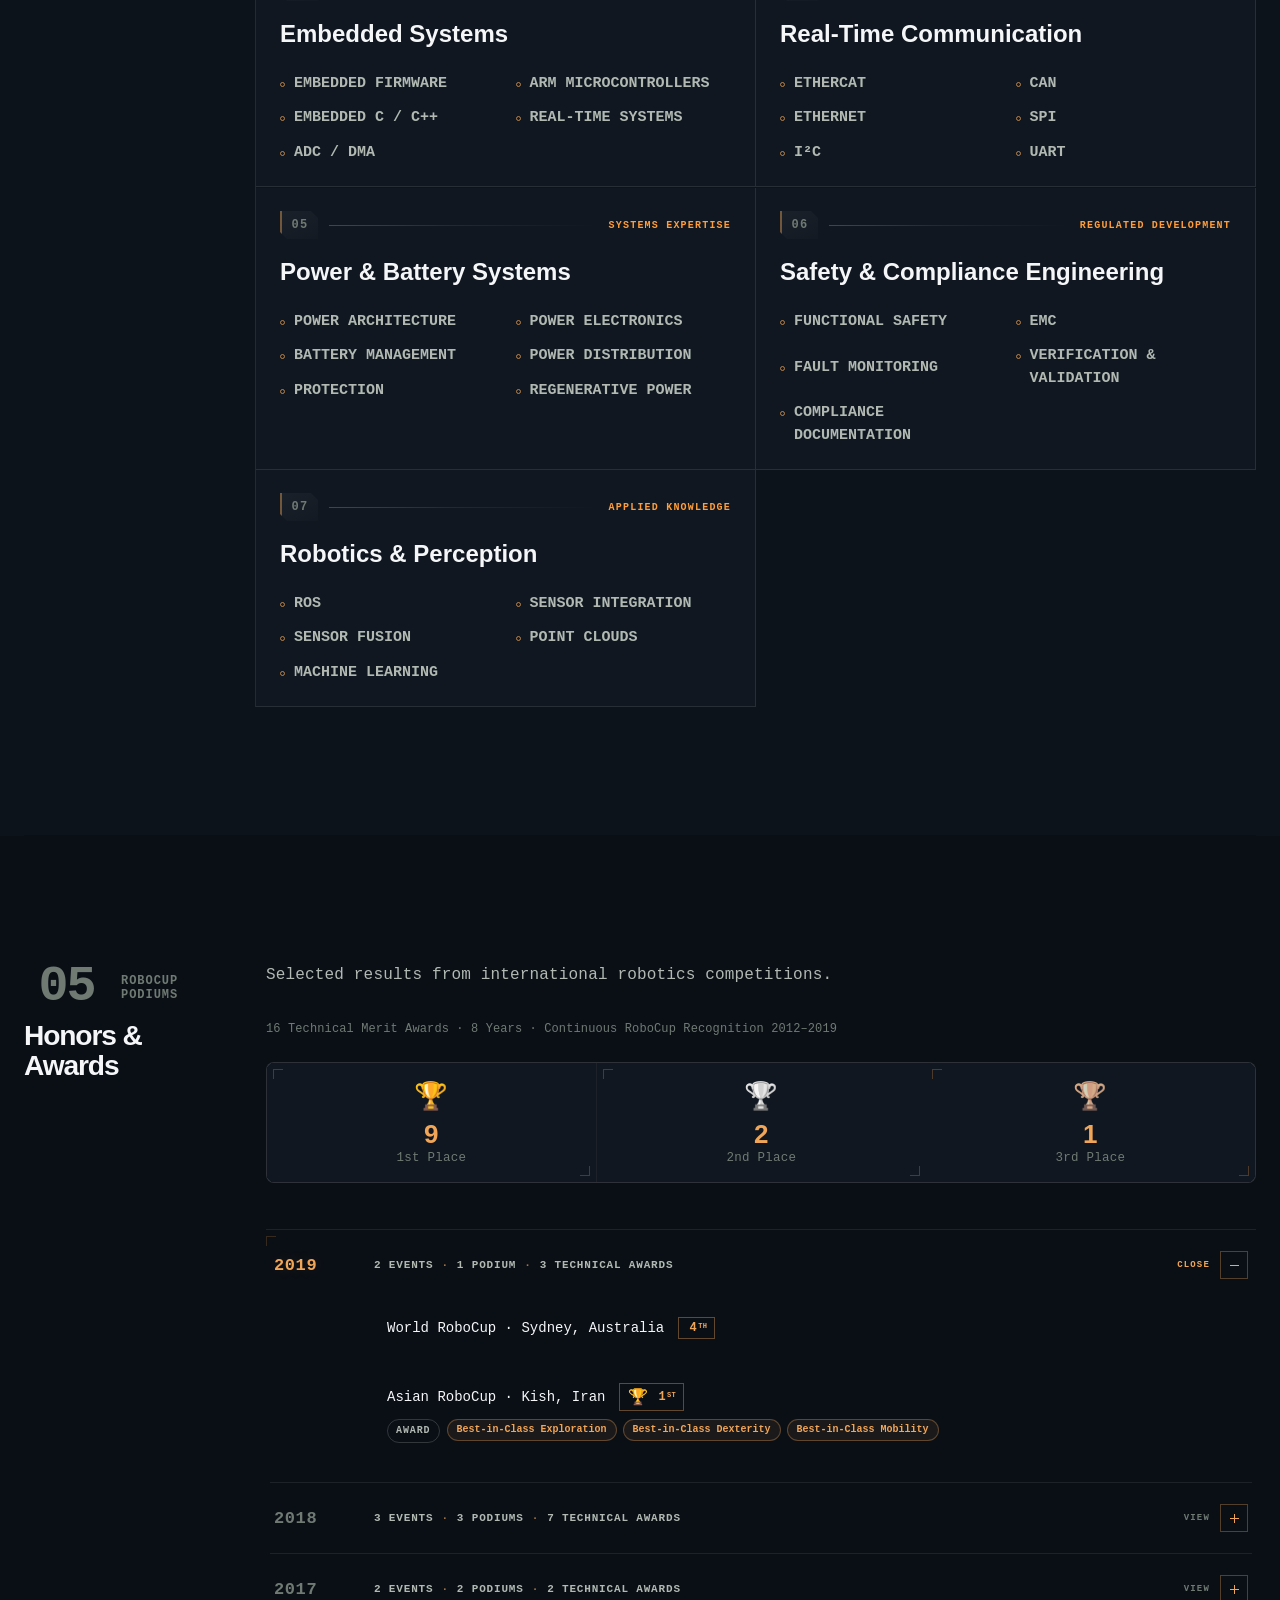
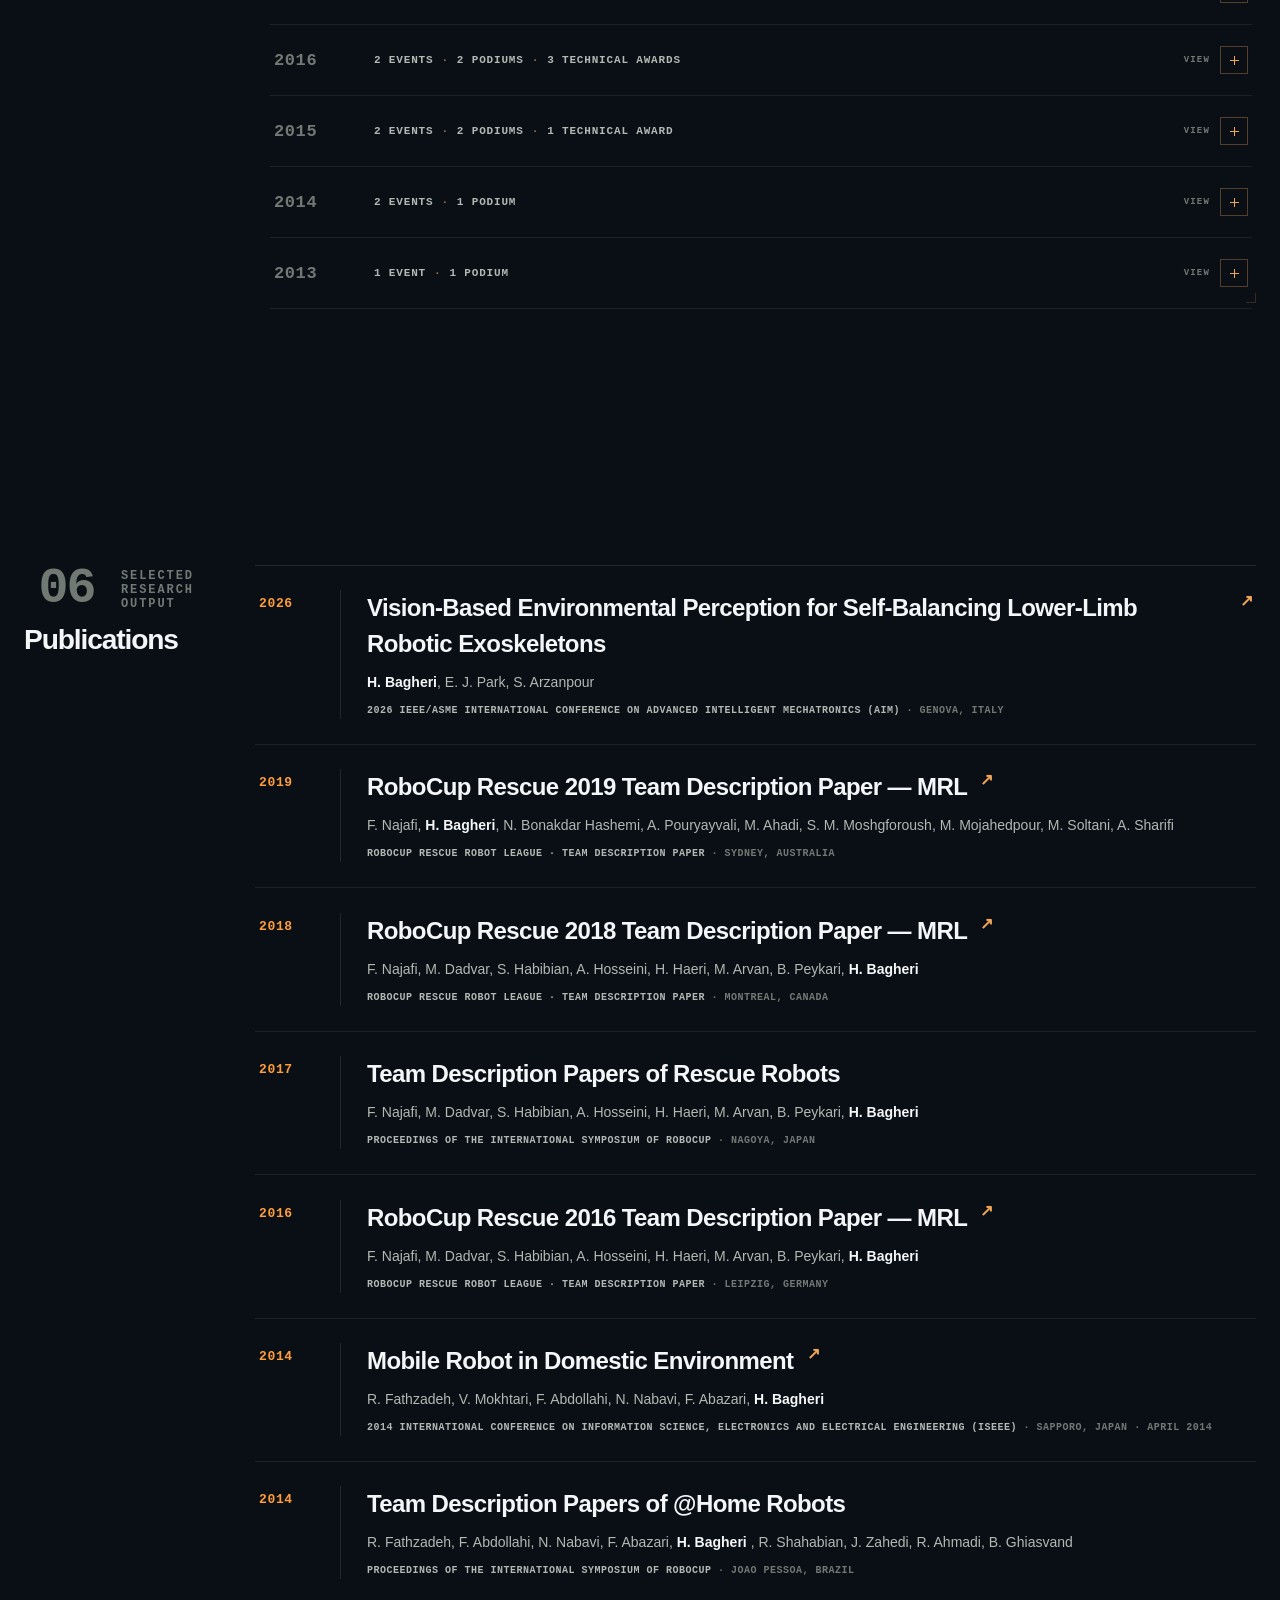
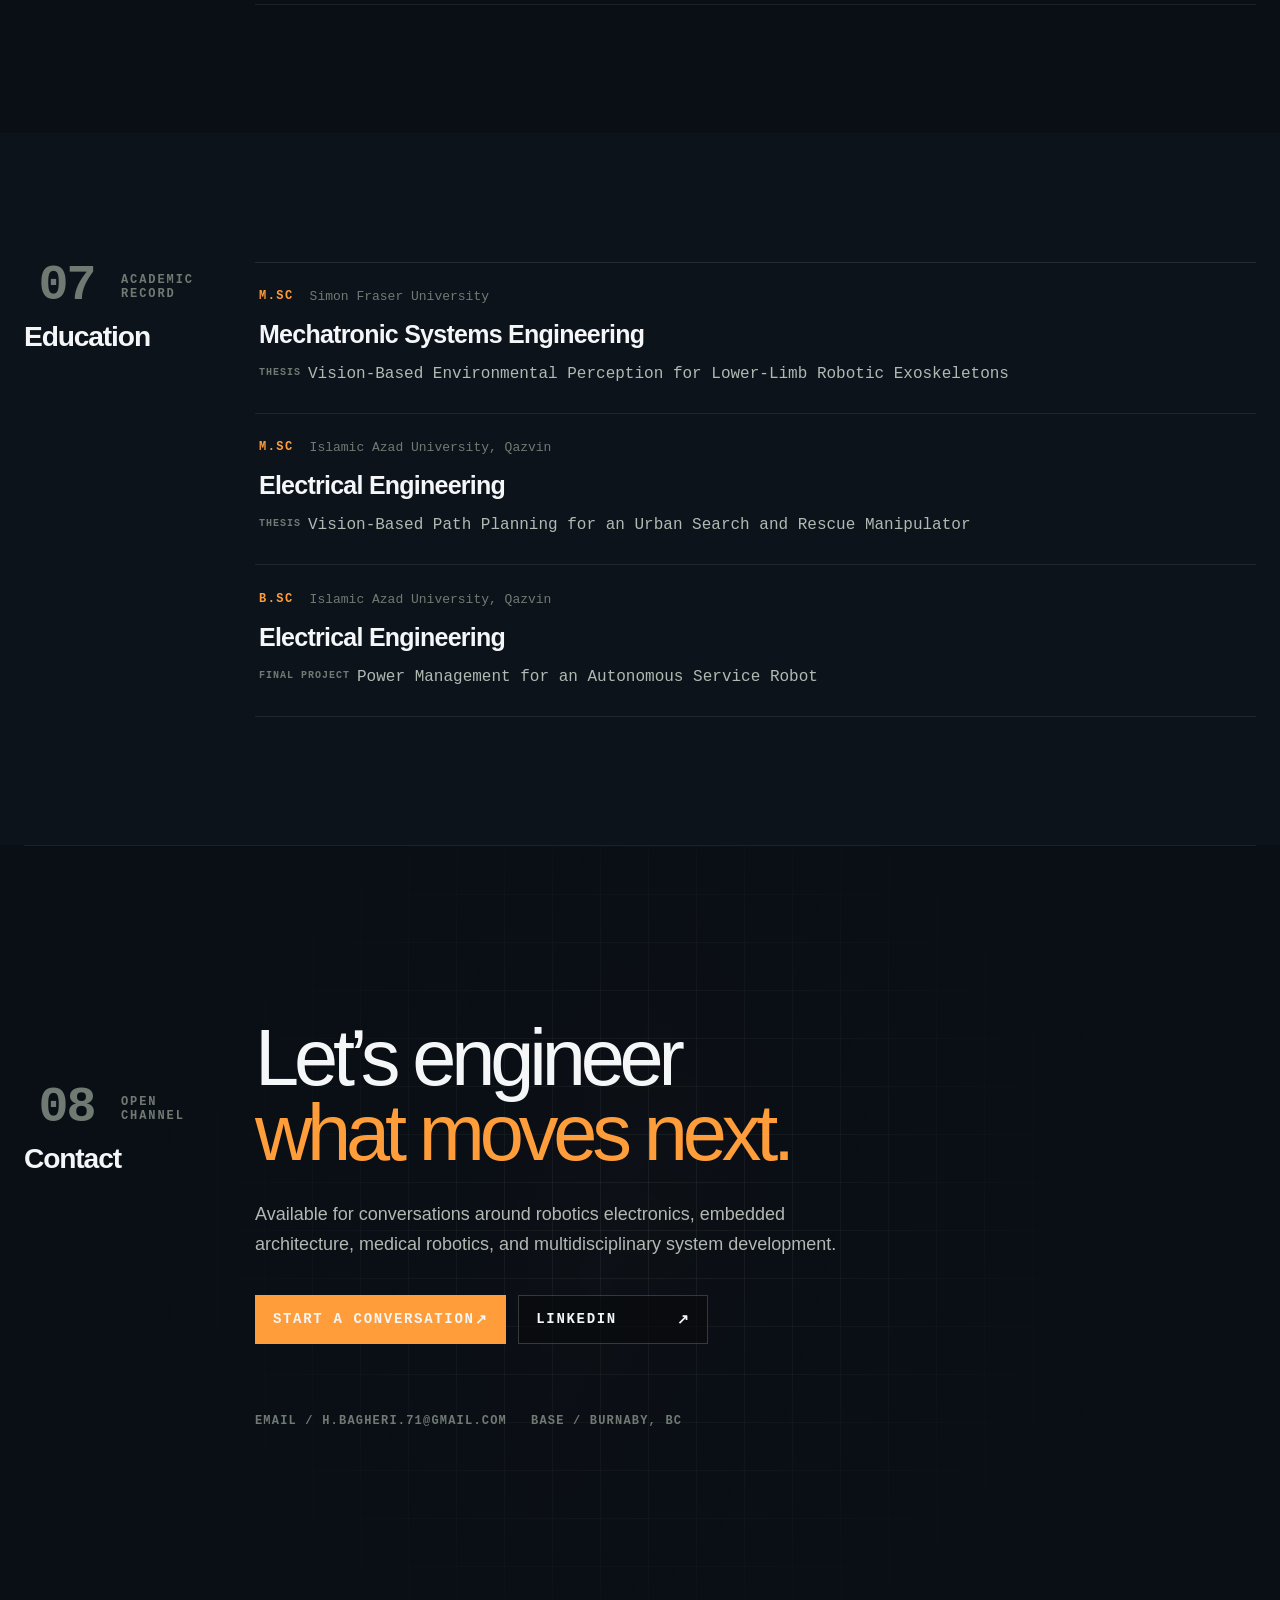
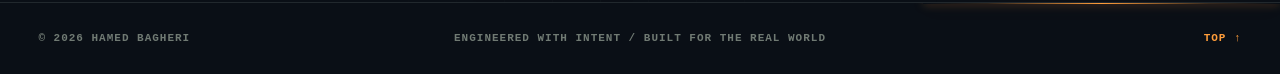
==== commit 2e78e04b: "Link verified 2019 and 2016 MRL team papers" ====
--- a/index.html
+++ b/index.html
@@ -3190,17 +3190,16 @@
 </div>
 <div class="publication-content">
 <h3>
-        Team Description Papers of Rescue Robots
+<a class="publication-link" href="https://tdp.robocup.org/wp-content/uploads/tdp/robocup/2019/robocuprescue-robot/mrl-168/robocup-2019-robocuprescue-robot-mrlvTr5j0eCqb.pdf" rel="noopener noreferrer" target="_blank" type="application/pdf" aria-label="RoboCup Rescue 2019 Team Description Paper — MRL (PDF, opens in a new tab)">
+         RoboCup Rescue 2019 Team Description Paper — MRL
+         <span aria-hidden="true">↗</span>
+</a>
        </h3>
 <p class="publication-authors">
-        F. Najafi,
-        <strong>
-         H. Bagheri
-        </strong>
-        , N. Bonakdar, A. Pouryayvali, M. Ahadi, M. Mojahedpour
+        F. Najafi, <strong>H. Bagheri</strong>, N. Bonakdar Hashemi, A. Pouryayvali, M. Ahadi, S. M. Moshgforoush, M. Mojahedpour, M. Soltani, A. Sharifi
        </p>
 <p class="publication-venue">
-        Proceedings of the International Symposium of RoboCup
+        RoboCup Rescue Robot League · Team Description Paper
         <span>
          ·
          <!-- -->
@@ -3272,7 +3271,10 @@
 </div>
 <div class="publication-content">
 <h3>
-        Team Description Papers of Rescue Robots
+<a class="publication-link" href="https://robocup-rescue.github.io/team_description_papers/2016/RoboCup_2016_RescueR_TDP_MRL.pdf" rel="noopener noreferrer" target="_blank" type="application/pdf" aria-label="RoboCup Rescue 2016 Team Description Paper — MRL (PDF, opens in a new tab)">
+         RoboCup Rescue 2016 Team Description Paper — MRL
+         <span aria-hidden="true">↗</span>
+</a>
        </h3>
 <p class="publication-authors">
         F. Najafi, M. Dadvar, S. Habibian, A. Hosseini, H. Haeri, M. Arvan, B. Peykari,
@@ -3281,7 +3283,7 @@
         </strong>
 </p>
 <p class="publication-venue">
-        Proceedings of the International Symposium of RoboCup
+        RoboCup Rescue Robot League · Team Description Paper
         <span>
          ·
          <!-- -->
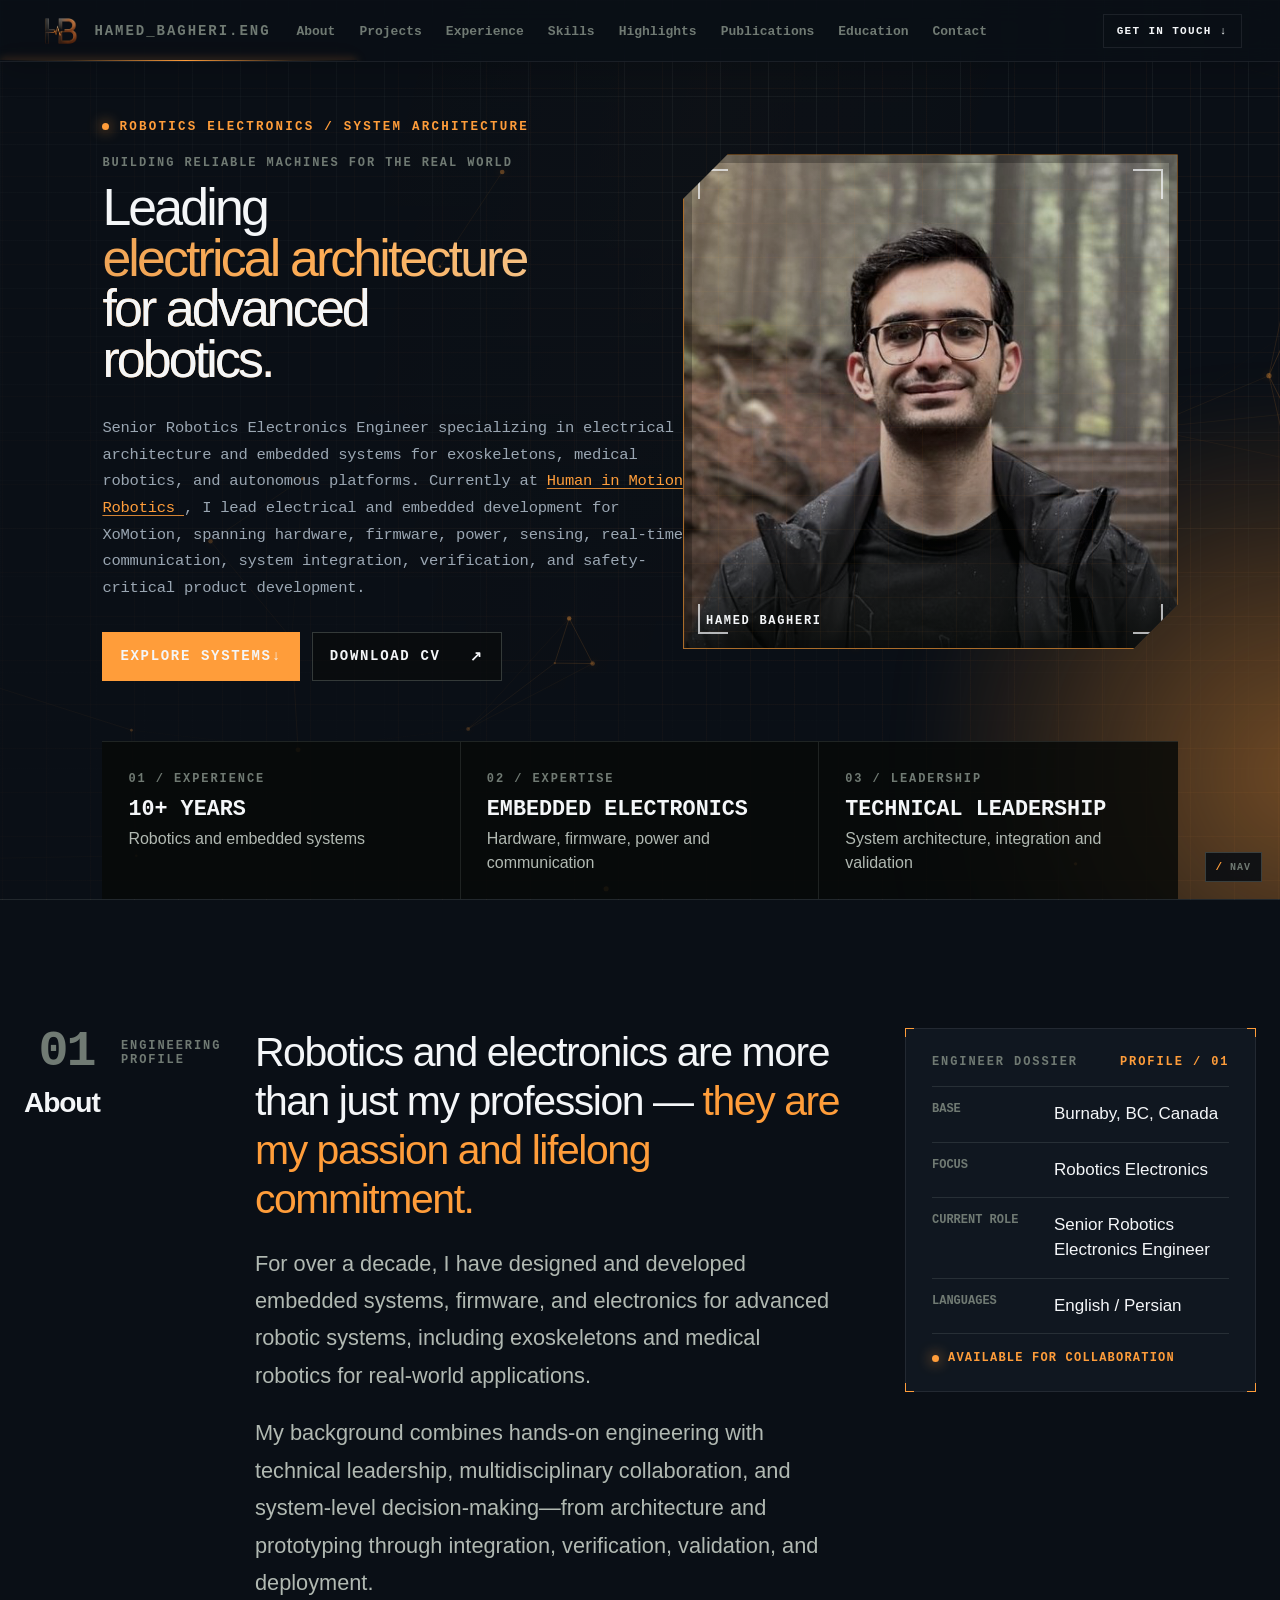
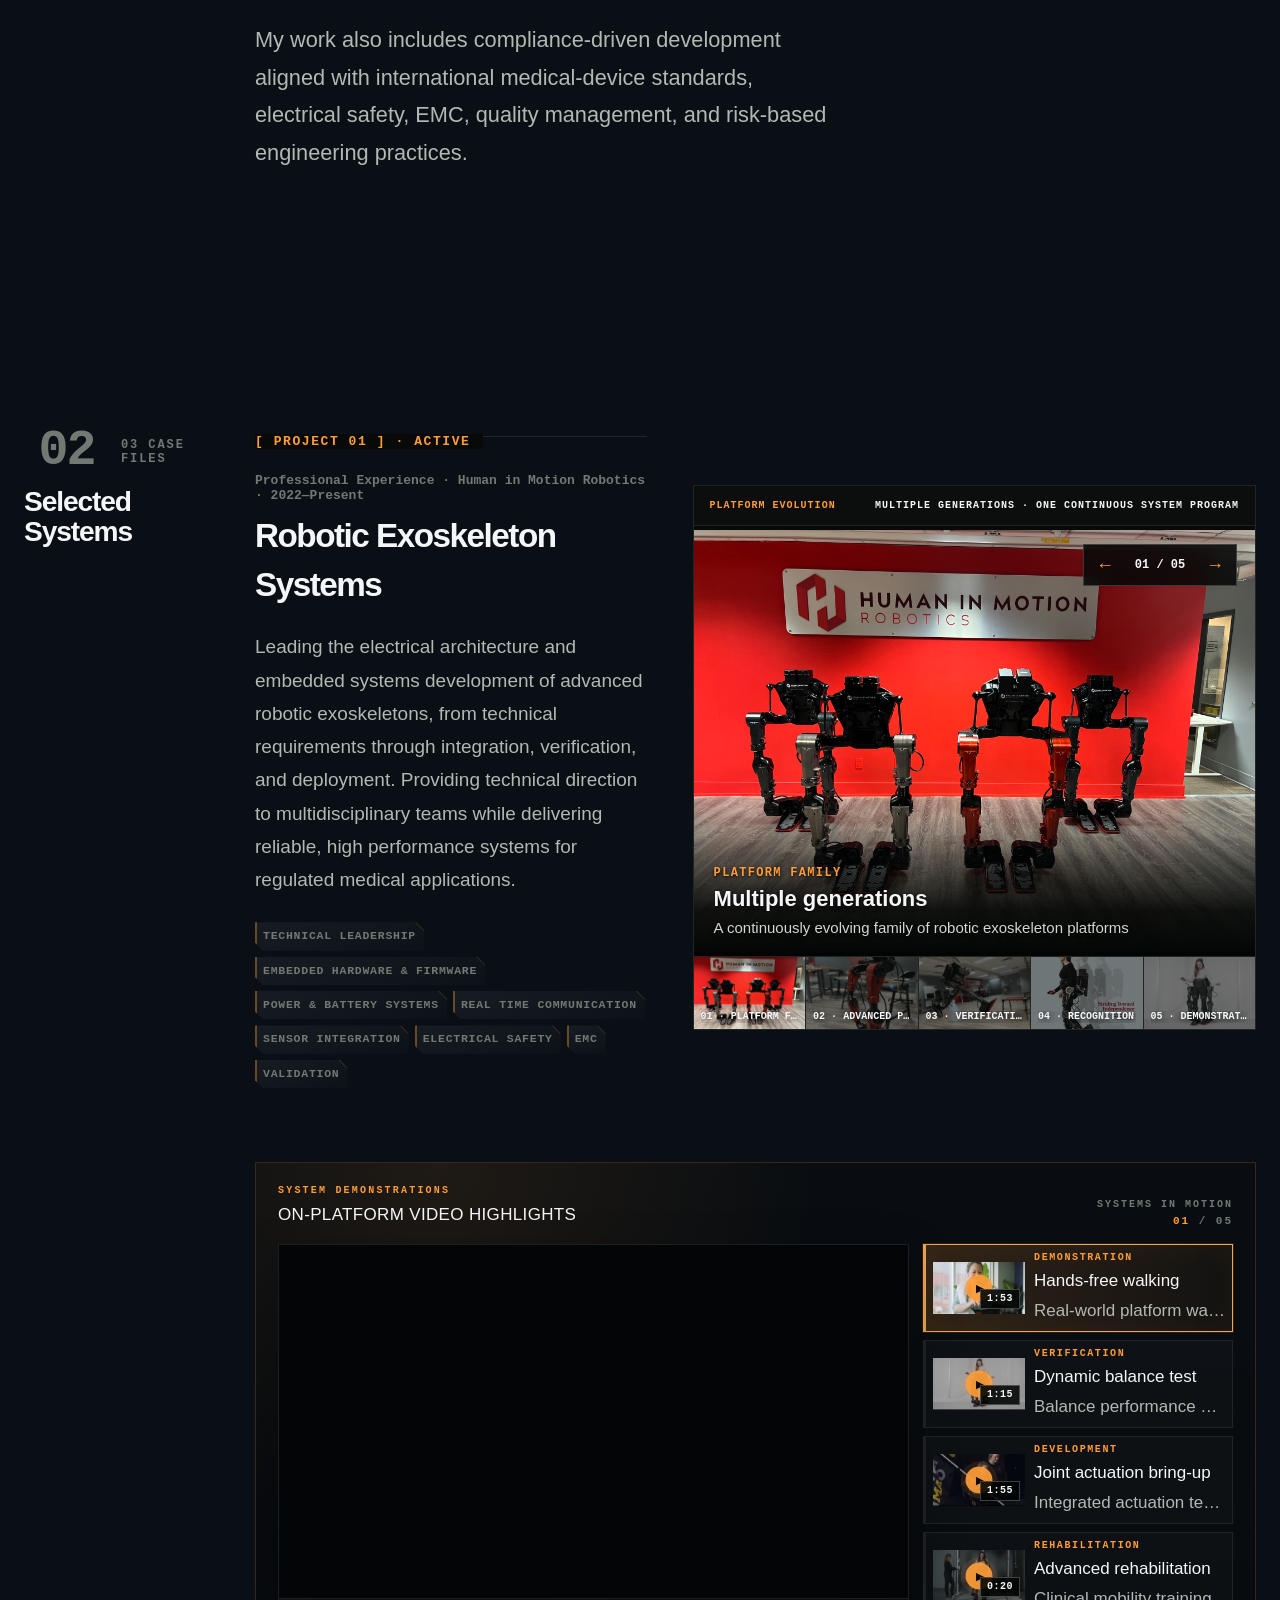
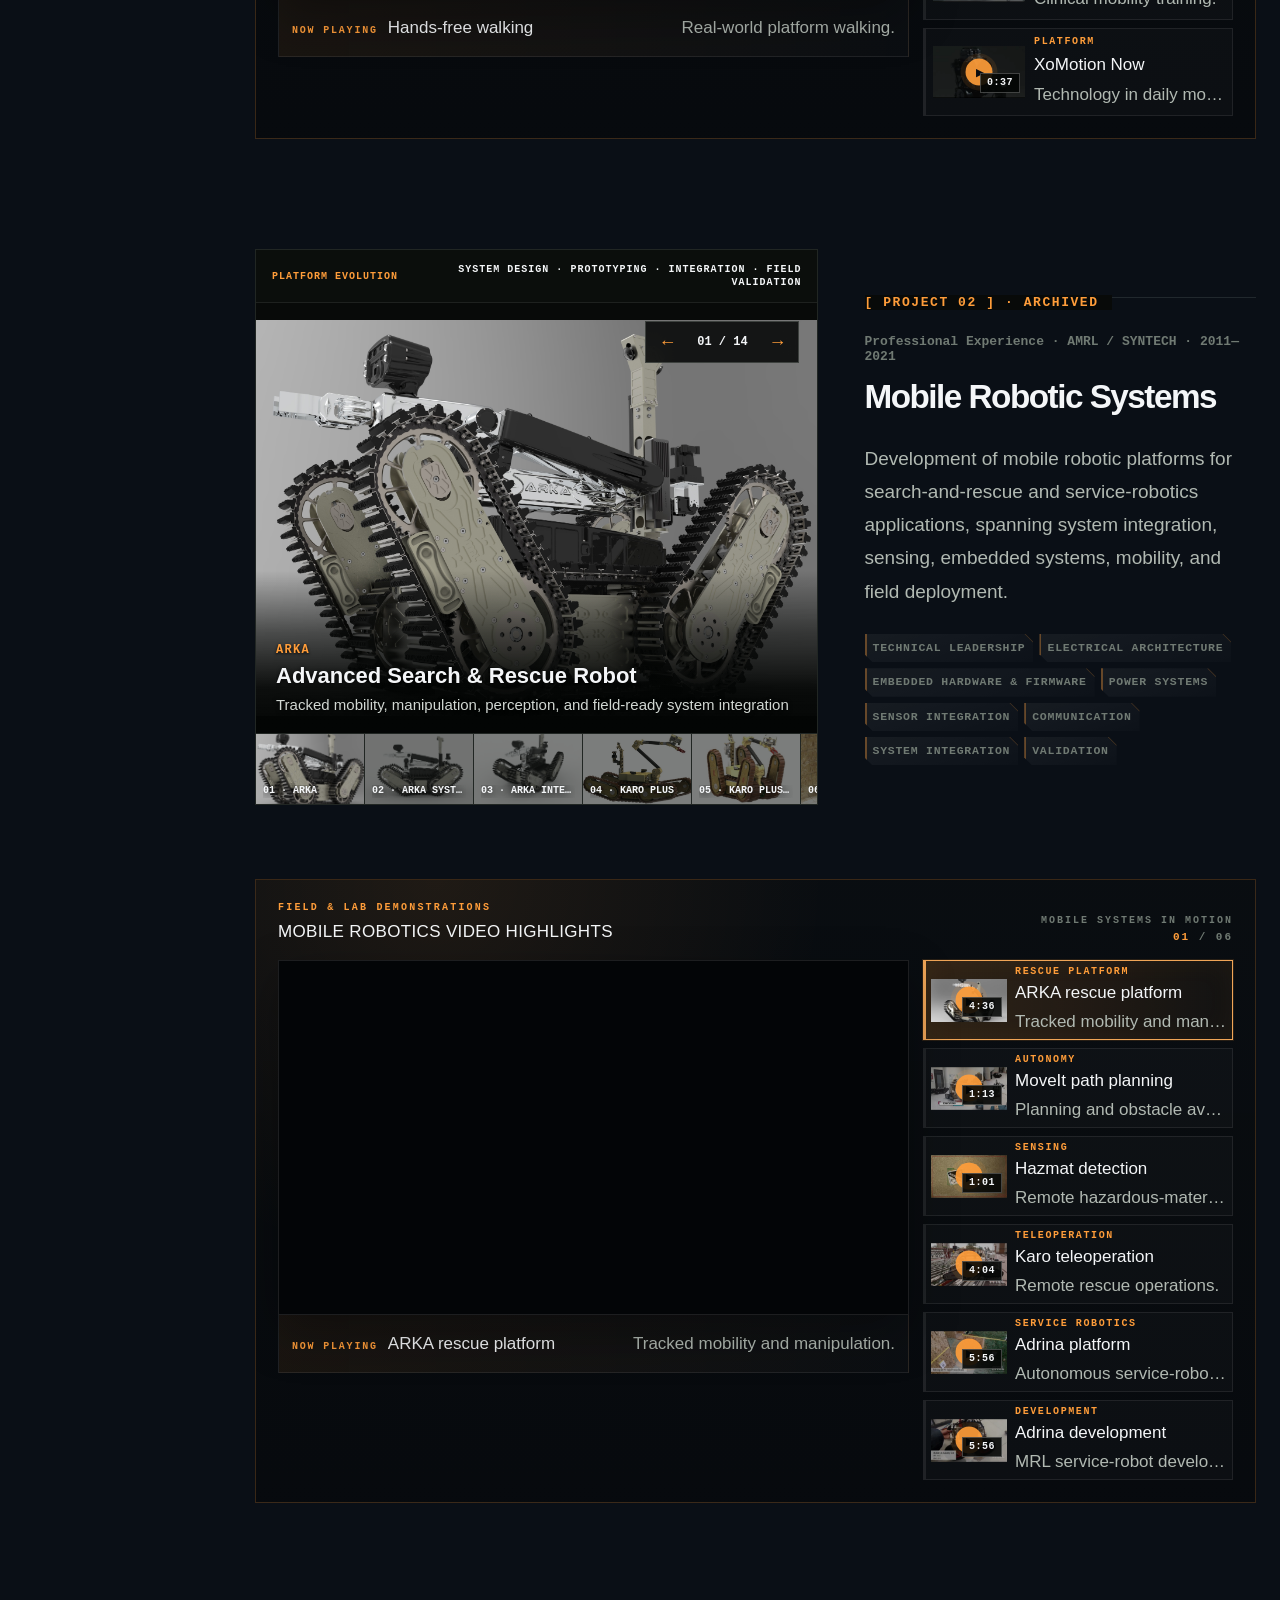
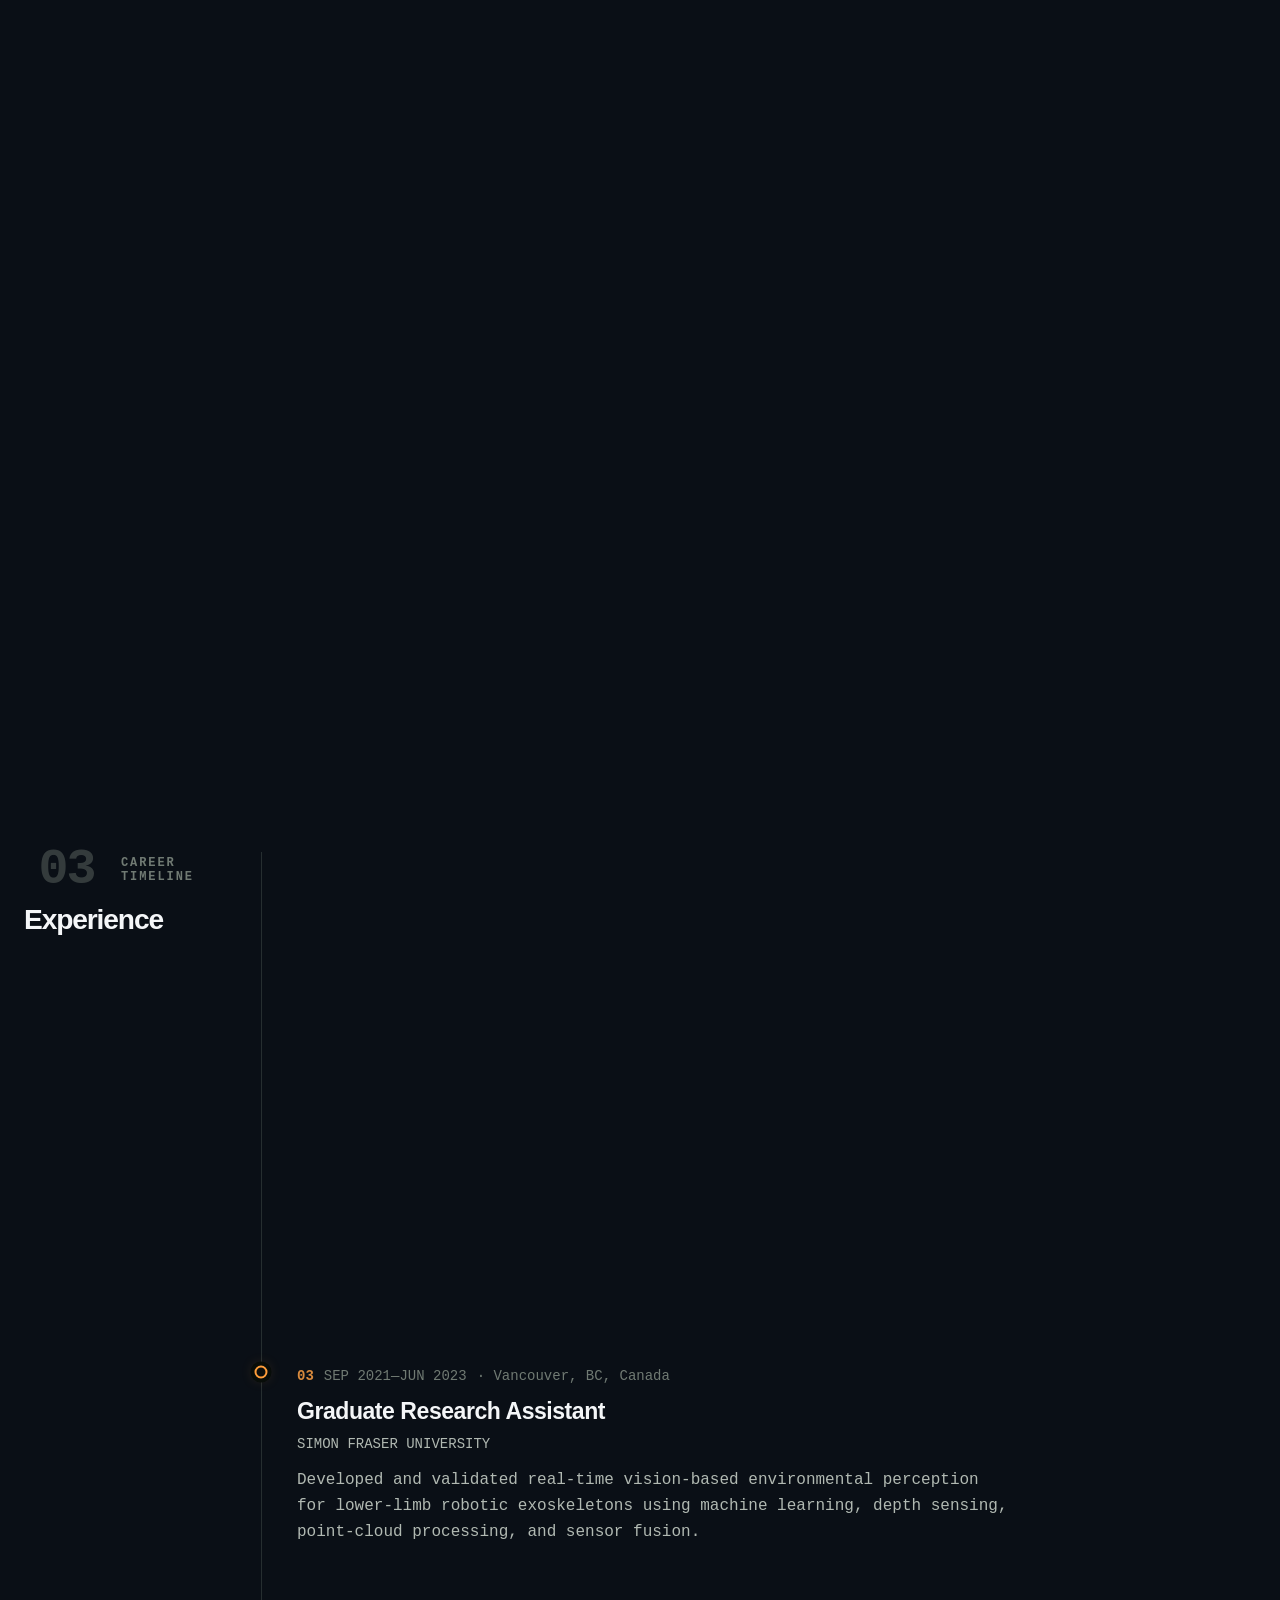
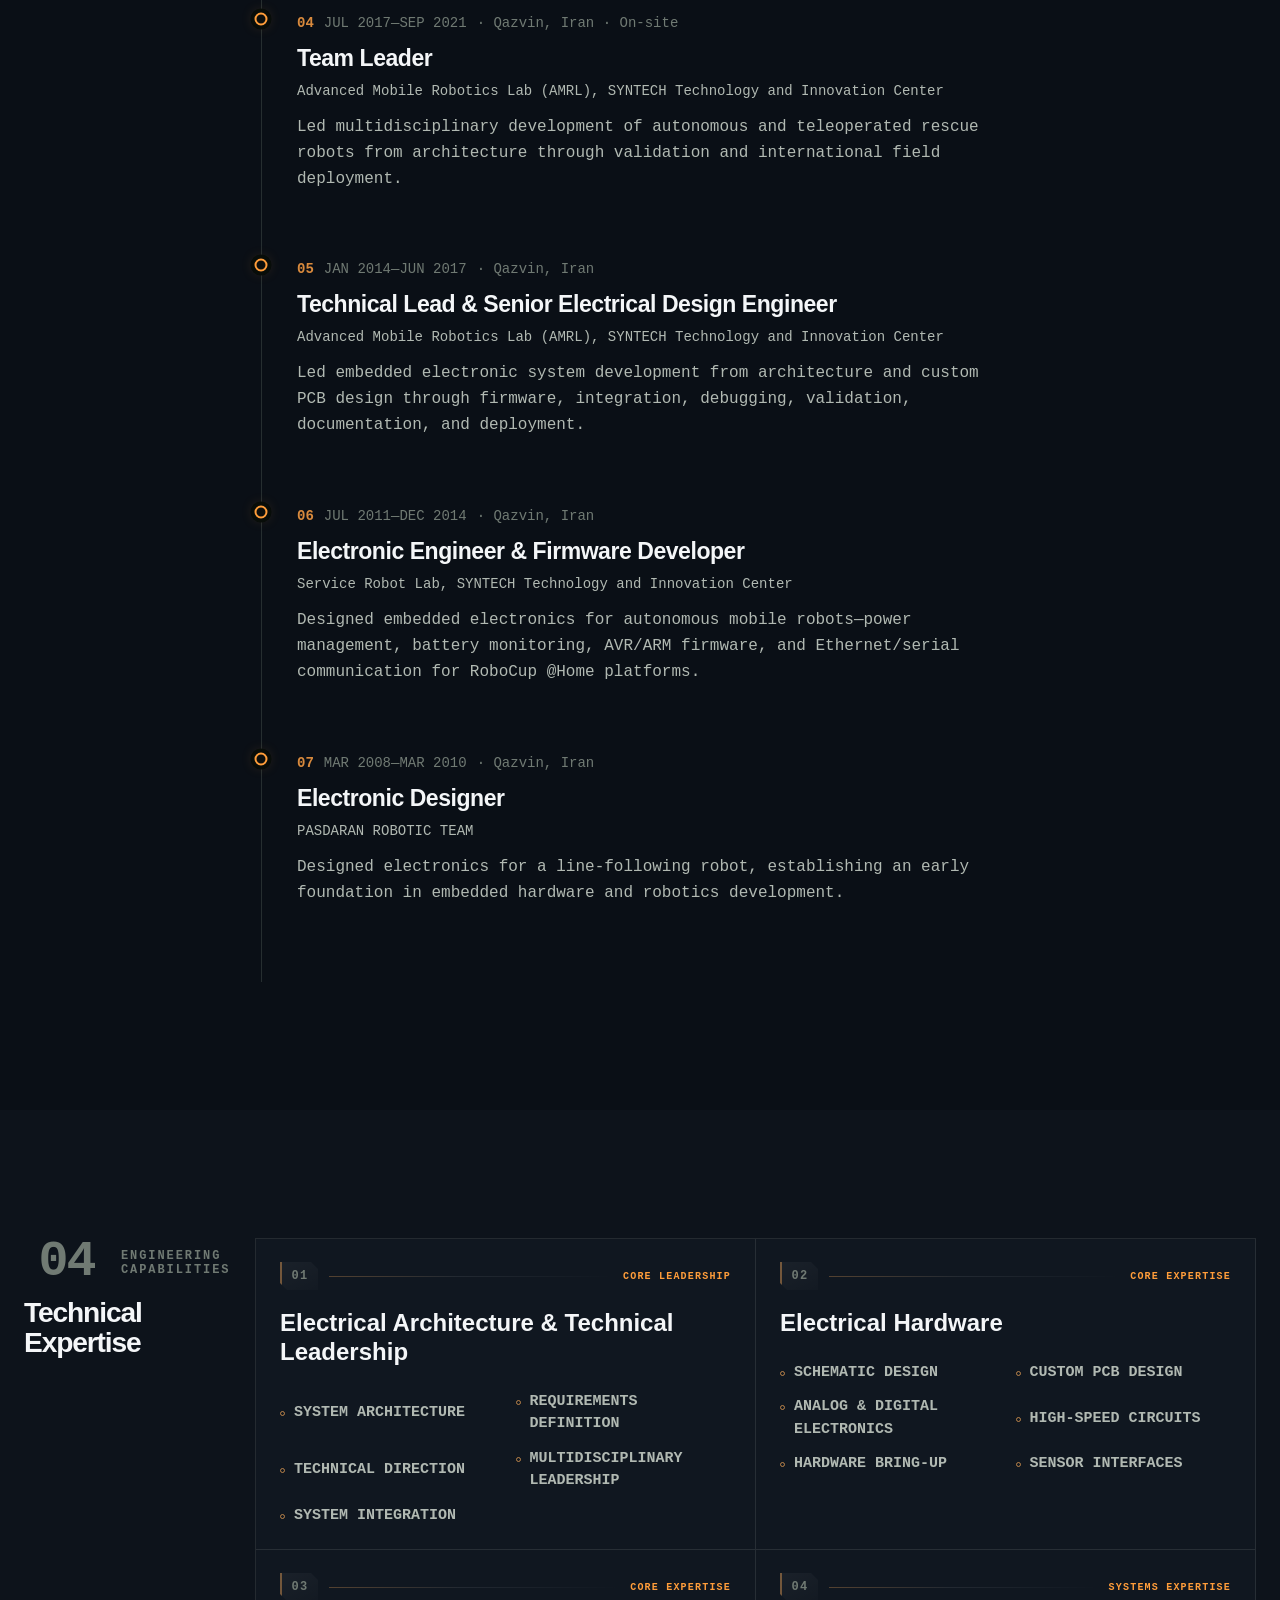
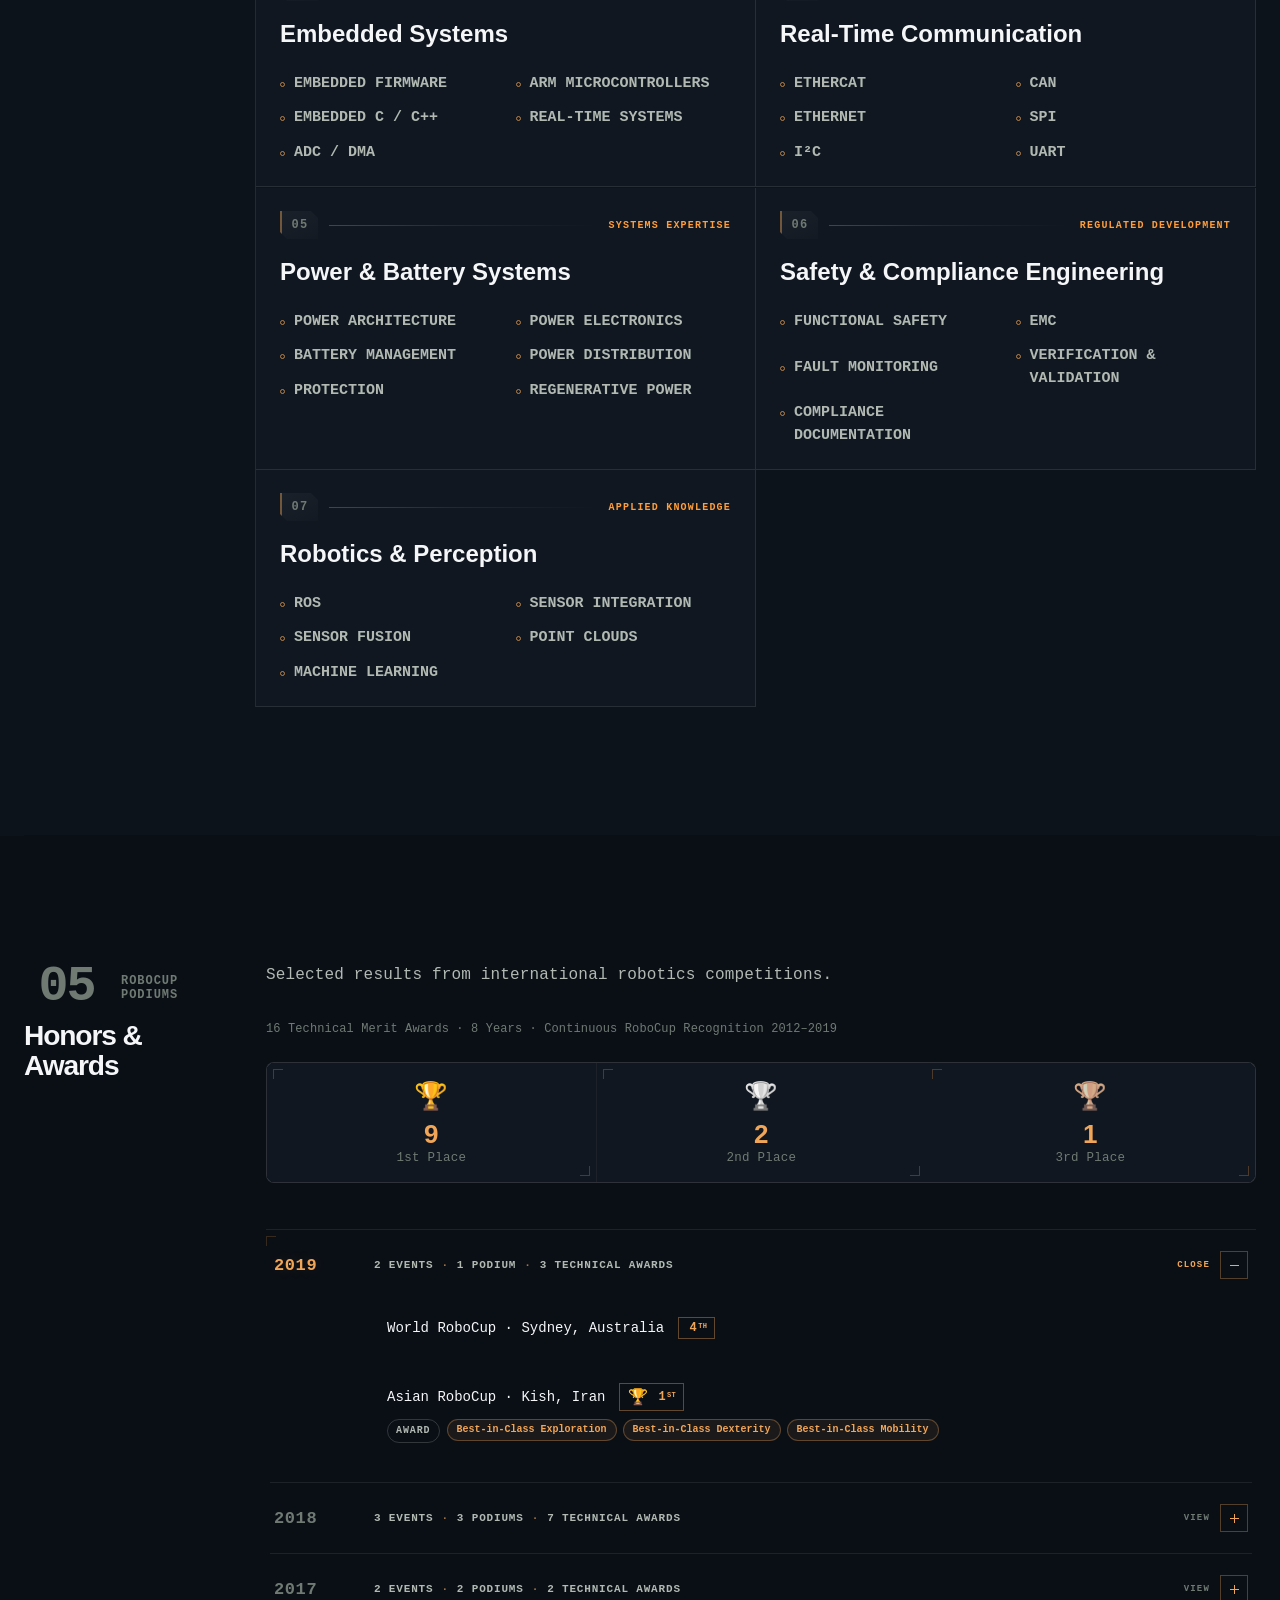
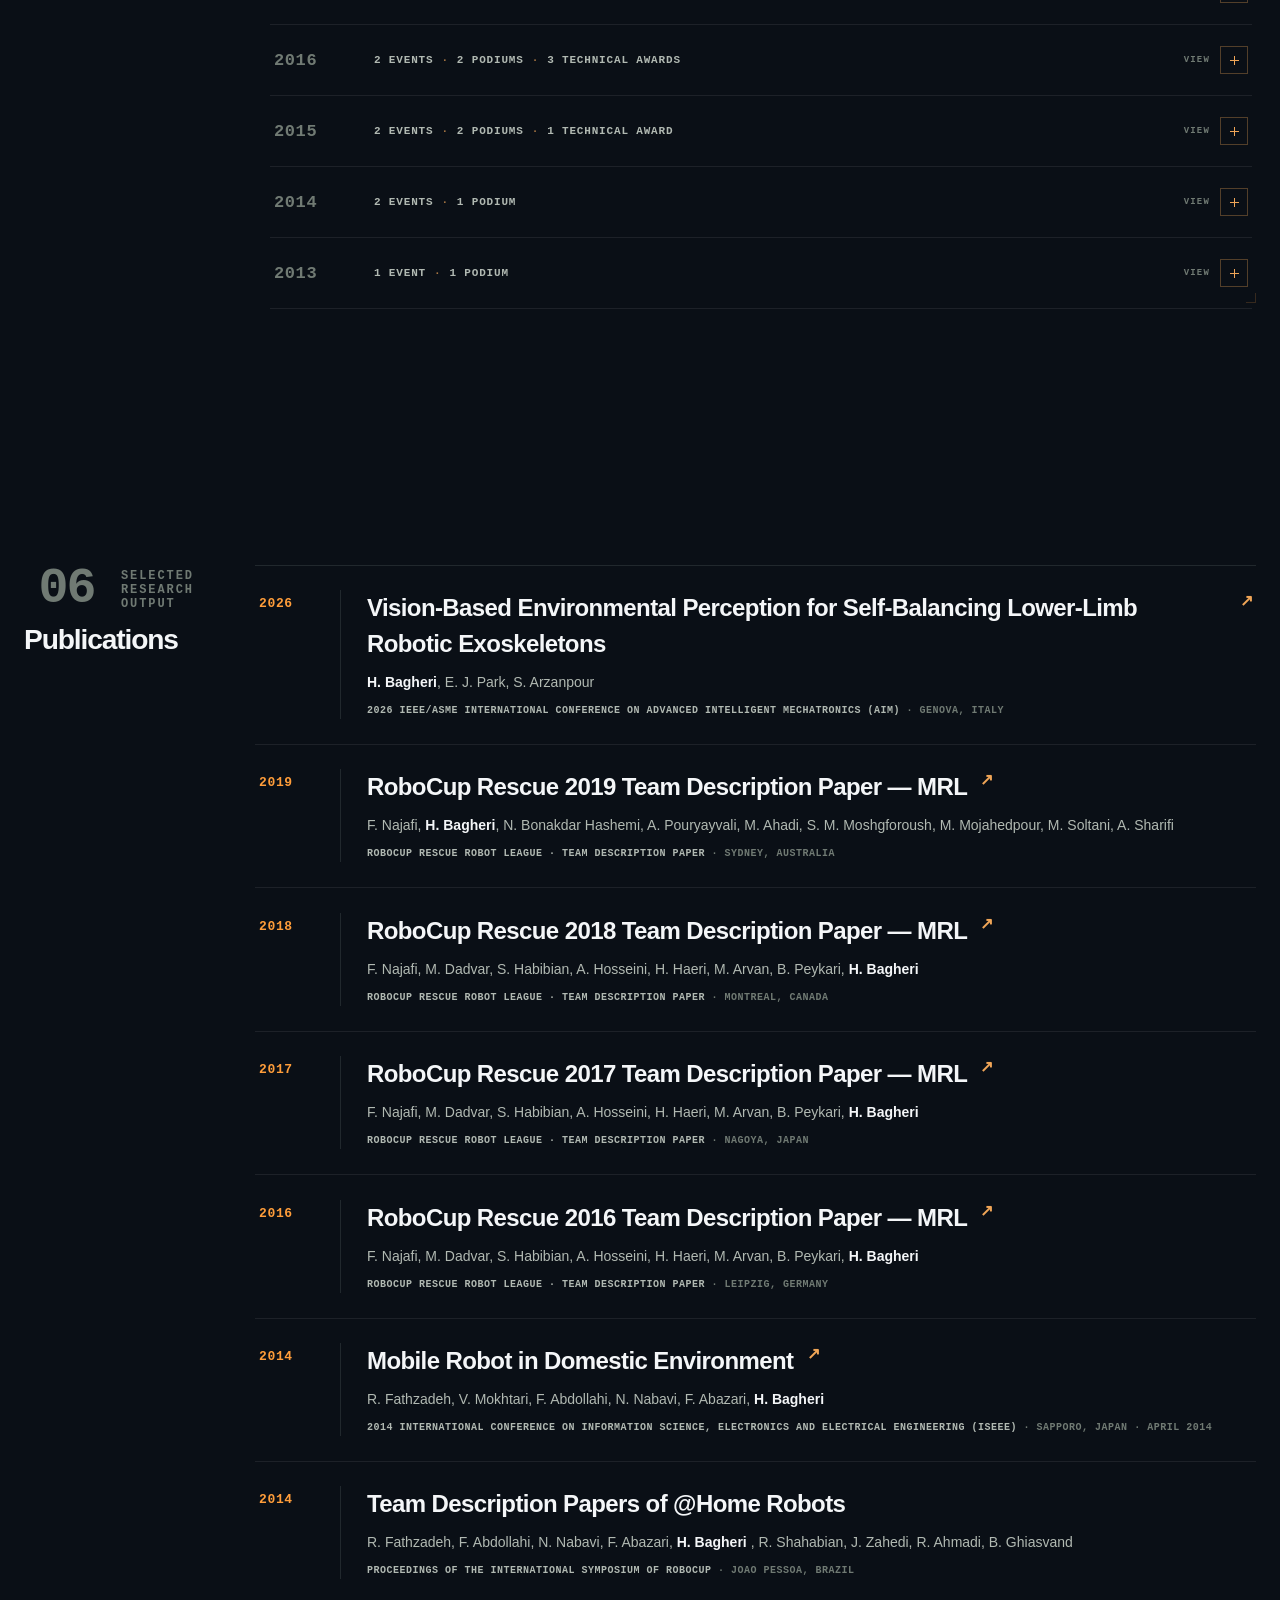
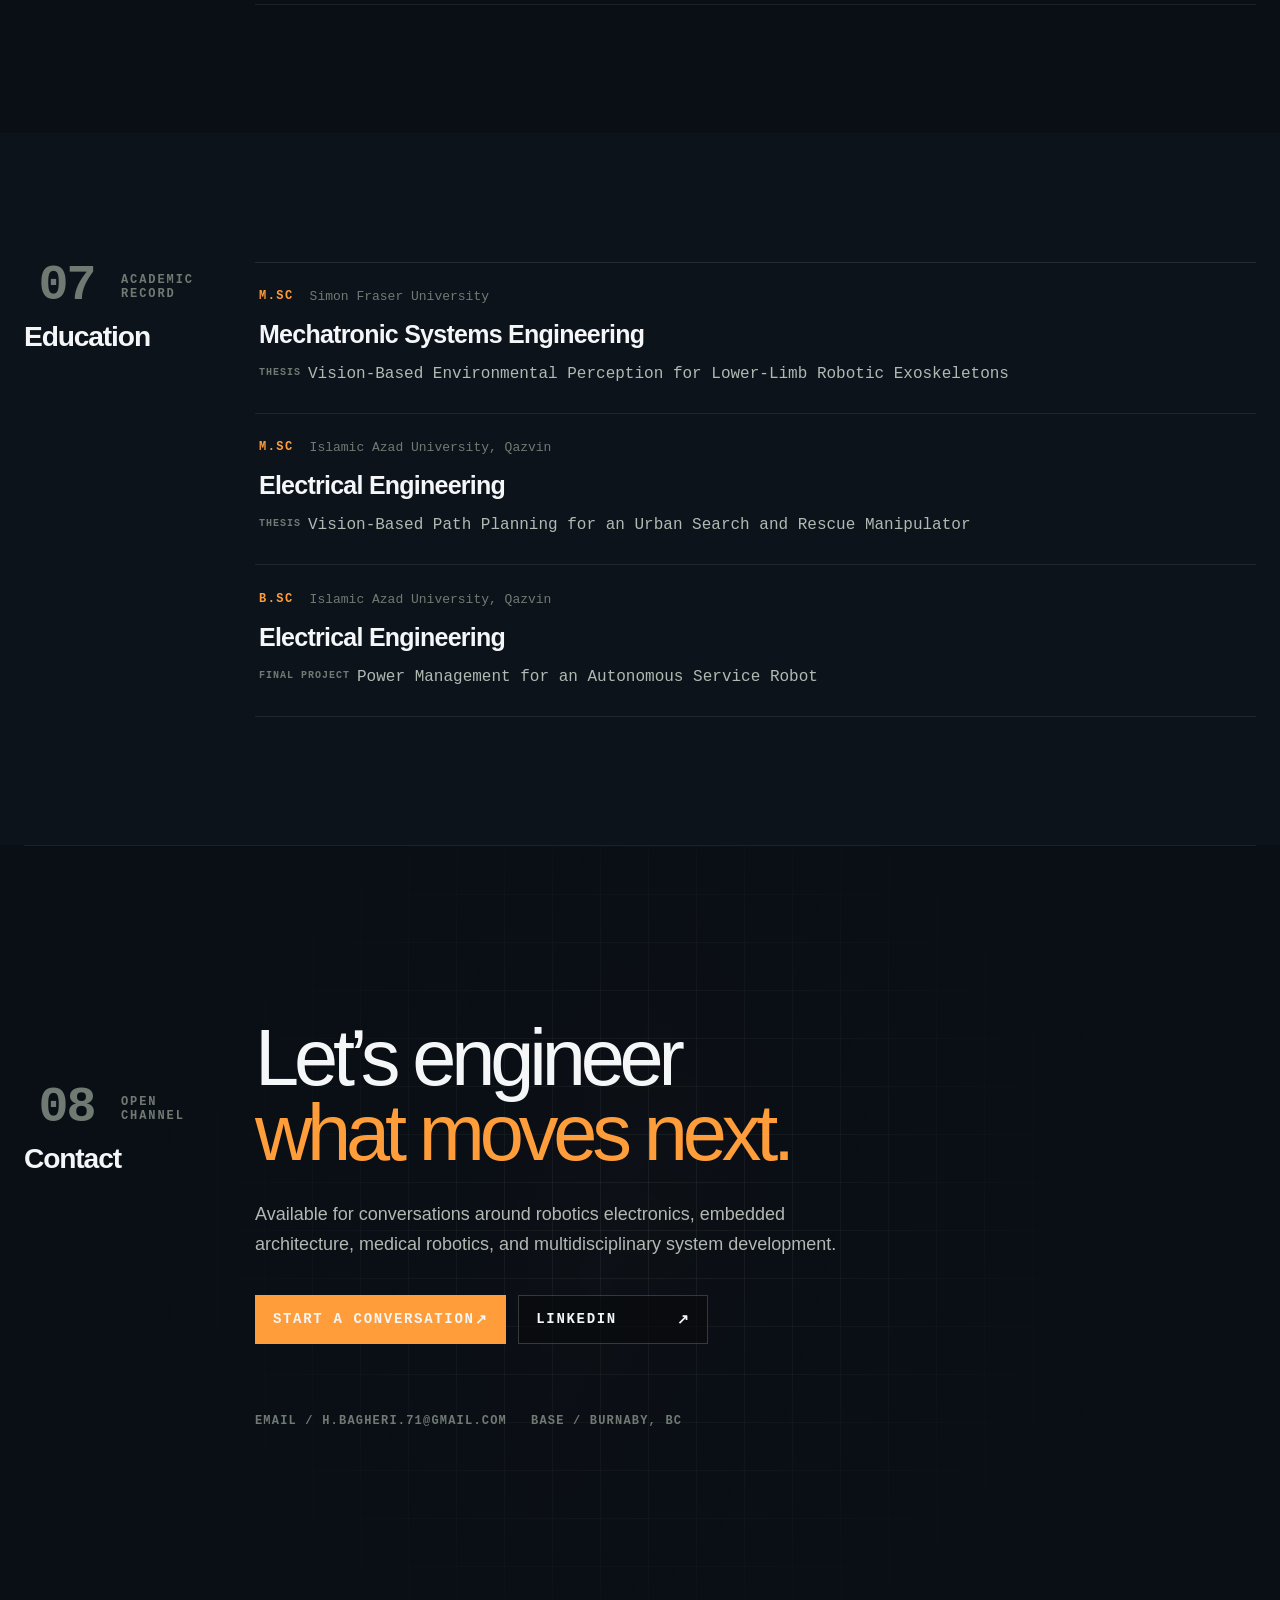
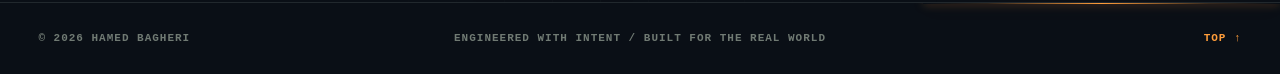
==== commit 6f6f291b: "Update publication details and links" ====
--- a/index.html
+++ b/index.html
@@ -3245,7 +3245,10 @@
 </div>
 <div class="publication-content">
 <h3>
-        Team Description Papers of Rescue Robots
+<a class="publication-link" href="https://www.researchgate.net/publication/335032171_RoboCup_Rescue_2017_Team_Description_Paper_MRL" rel="noopener noreferrer" target="_blank" aria-label="RoboCup Rescue 2017 Team Description Paper — MRL (ResearchGate, opens in a new tab)">
+         RoboCup Rescue 2017 Team Description Paper — MRL
+         <span aria-hidden="true">↗</span>
+</a>
        </h3>
 <p class="publication-authors">
         F. Najafi, M. Dadvar, S. Habibian, A. Hosseini, H. Haeri, M. Arvan, B. Peykari,
@@ -3254,7 +3257,7 @@
         </strong>
 </p>
 <p class="publication-venue">
-        Proceedings of the International Symposium of RoboCup
+        RoboCup Rescue Robot League · Team Description Paper
         <span>
          ·
          <!-- -->
